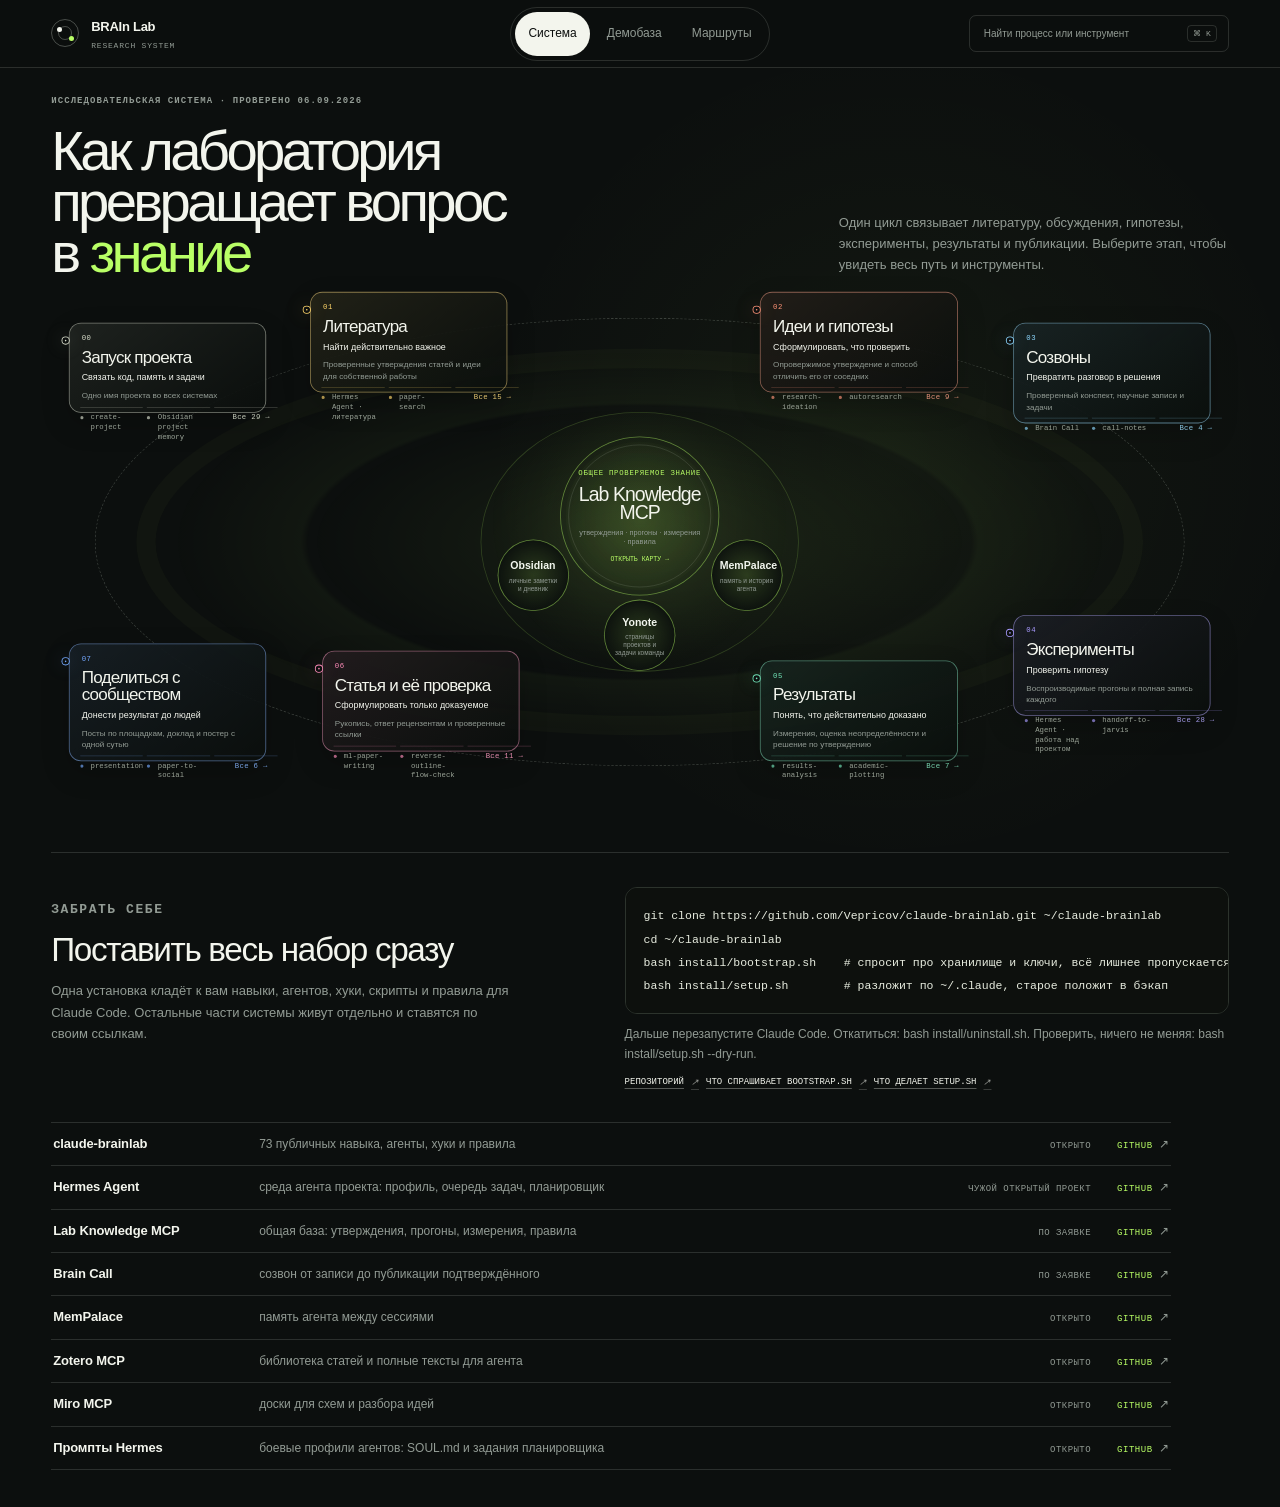
==== docs/lab-showcase/index.html @ 72b47799 "feat(atlas): showcase author publications" ====
<!doctype html>
<html lang="ru">
<head>
  <meta charset="utf-8">
  <meta name="viewport" content="width=device-width,initial-scale=1">
  <meta name="color-scheme" content="dark">
  <meta name="description" content="Карта исследовательской работы BRAIn Lab">
  <title>BRAIn Lab · Research Loop</title>
  <link rel="stylesheet" href="app.css">
  <link rel="stylesheet" href="refinements.css?v=overview-fit-20260911">
  <link rel="stylesheet" href="map-shapes.css">
  <link rel="stylesheet" href="mcp-design.css">
  <link rel="stylesheet" href="front-design.css?v=concise-dossiers-20260911">
  <link rel="stylesheet" href="memory-map.css">
  <link rel="stylesheet" href="obsidian-setup.css?v=workspaces-20260911">
  <link rel="stylesheet" href="surface-pages.css?v=workspaces-20260911">
  <link rel="stylesheet" href="search-workspace.css?v=yonote-projects-20260911">
</head>
<body>
  <header class="topbar">
    <button class="brand" id="home" type="button"><span class="brand-sign"><i></i><i></i></span><span><b>BRAIn Lab</b><small>Research system</small></span></button>
    <nav class="view-switch" aria-label="Режим просмотра"><button class="active" data-view="loop" type="button">Система</button><button data-view="mcp-live" type="button">Демобаза</button><button data-view="examples" type="button">Маршруты</button></nav>
    <button class="search-open" id="search-open" type="button"><span>Найти процесс или инструмент</span><kbd>⌘ K</kbd></button>
  </header>

  <main>
    <section class="overview" id="overview">
      <header class="overview-head">
        <p class="overline">Исследовательская система · <span id="verified-date"></span></p>
        <h1>Как лаборатория<br> превращает вопрос<br> в <span>знание</span></h1>
        <p class="overview-intro">Один цикл связывает литературу, обсуждения, гипотезы, эксперименты, результаты и публикации. Выберите этап, чтобы увидеть весь путь и инструменты.</p>
      </header>

      <div class="loop-map" id="loop-map" aria-label="Карта исследовательской работы">
        <div class="loop-nodes" id="loop-nodes"></div>
        <section class="knowledge-cluster" aria-label="Четыре слоя памяти и координации">
          <button class="knowledge-core" id="knowledge-core" type="button">
            <span>Общее проверяемое знание</span><strong>Lab Knowledge<br>MCP</strong><p>утверждения · прогоны · измерения · правила</p><i>Открыть карту →</i>
          </button>
          <div class="memory-surfaces">
            <button data-surface="obsidian" type="button"><b>Obsidian</b><span>личные заметки и дневник</span></button>
            <button data-surface="mempalace" type="button"><b>MemPalace</b><span>память и история агента</span></button>
            <button data-surface="yonote" type="button"><b>Yonote</b><span>страницы проектов и задачи команды</span></button>
          </div>
        </section>
      </div>


      <p class="loop-tally" id="loop-tally"></p>

      <section class="toolkit" id="toolkit" aria-labelledby="toolkit-title"></section>
    </section>

    <article class="process-view" id="process-view" hidden></article>
    <article class="dykaf-view" id="dykaf-view" hidden></article>
    <article class="mcp-live-view" id="mcp-live-view" hidden></article>
    <article class="examples-view" id="examples-view" hidden></article>
  </main>

  <dialog class="search-dialog" id="search-dialog">
    <form method="dialog" class="search-head"><label><span aria-hidden="true">⌕</span><span class="sr-only">Поиск по процессам и инструментам</span><input id="search-input" type="search" placeholder="Например: разобрать созвон, Hermes, rebuttal…" autocomplete="off"></label><button value="close" aria-label="Закрыть">×</button></form>
    <div class="search-results" id="search-results"></div>
  </dialog>

  <script src="data/demo-flag.js?v=publications-20260916"></script>
  <script src="data/atlas-public.js"></script>
  <script src="data/research-loop-data.js?v=literature-contract-20260911"></script>
  <script src="data/system-examples.js"></script>
  <!-- Scientific snapshots load on demand when the search workspace opens. -->
  <!-- Ядро поиска: один индекс на узлы дерева, записи базы и статьи, ранжирование BM25.
       Отдельный файл, потому что его гоняет набор проверок tests/test_search.mjs без
       браузера — 38 запросов за секунду, поэтому качество меряется, а не обсуждается. -->
  <script src="search-core.js"></script>
  <script src="memory-map.js"></script>
  <script src="surface-pages.js?v=concise-dossiers-20260911"></script>
  <script src="obsidian-setup.js?v=workspaces-20260911"></script>
  <script src="app.js?v=publications-20260916"></script>
</body>
</html>
---- docs/lab-showcase/app.css ----
@layer reset,tokens,base,header,overview,process,tools,search,responsive;
@layer reset{*,*:before,*:after{box-sizing:border-box}html,body{margin:0;min-width:320px}button,input{font:inherit}button{color:inherit}a{color:inherit}h1,h2,h3,h4,p,dl,dd,ol,ul{margin:0}[hidden]{display:none!important}}
@layer tokens{:root{--bg:#0c0f0e;--panel:#121614;--panel-2:#171c19;--ink:#f3f5ed;--muted:#929b94;--line:rgba(231,239,230,.14);--line-strong:rgba(231,239,230,.28);--lime:#b9ff66;--warm:#ece8dc;--display:"Avenir Next","Century Gothic","Helvetica Neue",sans-serif;--body:"Avenir Next","Helvetica Neue",sans-serif;--mono:"SFMono-Regular",Consolas,monospace;--pad:clamp(20px,4vw,64px);--max:1500px}}
@layer base{html{background:var(--bg);scroll-behavior:smooth}body{background:var(--bg);color:var(--ink);font:15px/1.55 var(--body)}button,a{-webkit-tap-highlight-color:transparent}:focus-visible{outline:2px solid var(--lime);outline-offset:4px}::selection{background:var(--lime);color:var(--bg)}.overline{font:600 9px/1.2 var(--mono);letter-spacing:.12em;text-transform:uppercase;color:var(--muted)}}
@layer header{.topbar{position:fixed;z-index:50;inset:0 0 auto;height:68px;display:grid;grid-template-columns:1fr auto 1fr;align-items:center;padding:0 var(--pad);border-bottom:1px solid var(--line);background:rgba(12,15,14,.84);backdrop-filter:blur(18px)}.brand{display:flex;align-items:center;gap:12px;width:max-content;border:0;background:none;padding:0;cursor:pointer;text-align:left}.brand>span:last-child{display:grid}.brand b{font-size:13px;letter-spacing:-.02em}.brand small{margin-top:3px;color:var(--muted);font:8px var(--mono);letter-spacing:.1em;text-transform:uppercase}.brand-sign{position:relative;width:28px;height:28px;border:1px solid var(--line-strong);border-radius:50%}.brand-sign:before{content:"";position:absolute;inset:6px;border:1px solid var(--line-strong);border-radius:50%}.brand-sign i{position:absolute;width:5px;height:5px;border-radius:50%;background:var(--ink);left:5px;top:7px}.brand-sign i+ i{left:auto;top:auto;right:4px;bottom:5px;background:var(--lime)}.view-switch{display:flex;gap:4px;padding:4px;border:1px solid var(--line);border-radius:999px}.view-switch button{border:0;border-radius:999px;background:none;padding:7px 13px;color:var(--muted);font-size:10px;cursor:pointer}.view-switch button.active{background:var(--ink);color:var(--bg)}.search-open{justify-self:end;display:flex;justify-content:space-between;align-items:center;gap:34px;min-width:260px;padding:9px 11px 9px 14px;border:1px solid var(--line);border-radius:7px;background:none;color:var(--muted);font-size:10px;cursor:pointer}.search-open:hover{border-color:var(--line-strong);color:var(--ink)}kbd{padding:3px 5px;border:1px solid var(--line);border-radius:4px;font:8px var(--mono)}}
@layer overview{.overview{min-height:100vh;padding:115px var(--pad) 70px;overflow:hidden;background:radial-gradient(circle at 70% 30%,rgba(185,255,102,.045),transparent 30%),var(--bg)}.overview-head{position:relative;z-index:3;width:min(100%,var(--max));margin:auto}.overview-head h1{margin-top:18px;max-width:760px;font:500 clamp(48px,6.2vw,96px)/.91 var(--display);letter-spacing:-.065em}.overview-head h1 span{color:var(--lime)}.overview-intro{position:absolute;right:0;bottom:3px;max-width:430px;color:var(--muted);font-size:14px;line-height:1.7}.loop-map{position:relative;width:min(100%,1200px);height:720px;margin:-40px auto 0}.loop-line{position:absolute;inset:0;width:100%;height:100%;overflow:visible}.loop-shadow{fill:none;stroke:rgba(185,255,102,.05);stroke-width:38}.loop-stroke{fill:none;stroke:rgba(220,228,220,.22);stroke-width:1.2;stroke-dasharray:3 7}.knowledge-core{position:absolute;left:50%;top:50%;width:260px;height:260px;transform:translate(-50%,-50%);display:flex;flex-direction:column;align-items:center;justify-content:center;border:1px solid rgba(185,255,102,.45);border-radius:50%;background:radial-gradient(circle,rgba(185,255,102,.11),rgba(185,255,102,.025) 66%,transparent 67%);cursor:pointer}.knowledge-core:before{content:"";position:absolute;inset:13px;border:1px solid var(--line);border-radius:50%}.knowledge-core span{position:relative;color:var(--lime);font:8px var(--mono);letter-spacing:.1em;text-transform:uppercase}.knowledge-core strong{position:relative;margin-top:10px;font:500 31px/.95 var(--display);letter-spacing:-.05em}.knowledge-core p{position:relative;max-width:170px;margin-top:13px;color:var(--muted);font-size:10px;line-height:1.4}.knowledge-core i{position:relative;margin-top:18px;color:var(--lime);font:normal 8px var(--mono);text-transform:uppercase}.knowledge-core:hover{background:radial-gradient(circle,rgba(185,255,102,.17),rgba(185,255,102,.04) 66%,transparent 67%)}.loop-node{--accent:var(--lime);position:absolute;width:235px;padding:0;border:0;background:none;text-align:left;cursor:pointer}.loop-node:before{content:"";position:absolute;width:13px;height:13px;border:4px solid var(--bg);border-radius:50%;background:var(--accent);box-shadow:0 0 0 1px var(--accent)}.loop-node .num{display:block;color:var(--accent);font:9px var(--mono)}.loop-node h2{margin-top:7px;font:500 25px/1 var(--display);letter-spacing:-.045em}.loop-node .verb{margin-top:8px;color:var(--ink);font-size:11px}.loop-node .result{max-width:220px;margin-top:5px;color:var(--muted);font-size:10px;line-height:1.4}.loop-node:hover h2{color:var(--accent)}.loop-node:hover .result{color:var(--ink)}.loop-node:nth-child(1){left:6%;top:42%}.loop-node:nth-child(1):before{right:-41px;top:45px}.loop-node:nth-child(2){left:20%;top:10%}.loop-node:nth-child(2):before{right:5px;bottom:-45px}.loop-node:nth-child(3){left:50%;top:2%;transform:translateX(-50%);text-align:center}.loop-node:nth-child(3) .result{margin-inline:auto}.loop-node:nth-child(3):before{left:50%;bottom:-51px}.loop-node:nth-child(4){right:11%;top:13%}.loop-node:nth-child(4):before{left:-35px;bottom:-33px}.loop-node:nth-child(5){right:2%;top:43%}.loop-node:nth-child(5):before{left:-44px;top:42px}.loop-node:nth-child(6){right:15%;bottom:6%}.loop-node:nth-child(6):before{left:-26px;top:-39px}.loop-node:nth-child(7){left:37%;bottom:0%;text-align:center}.loop-node:nth-child(7) .result{margin-inline:auto}.loop-node:nth-child(7):before{left:50%;top:-47px}.loop-node:nth-child(8){left:8%;bottom:7%}.loop-node:nth-child(8):before{right:-31px;top:-27px}.support{width:min(100%,var(--max));margin:10px auto 0;padding-top:34px;border-top:1px solid var(--line);display:grid;grid-template-columns:1fr 2fr;gap:40px}.support h2{margin-top:10px;font:500 25px/1.1 var(--display);letter-spacing:-.04em}.support-items{display:grid;grid-template-columns:repeat(3,1fr);gap:1px;background:var(--line)}.support-item{padding:18px;background:var(--bg);border:0;text-align:left;cursor:pointer}.support-item small{color:var(--muted);font:8px var(--mono);text-transform:uppercase}.support-item strong{display:block;margin-top:17px;font-size:13px}.support-item span{display:block;margin-top:5px;color:var(--muted);font-size:10px}.support-item:hover strong{color:var(--lime)}}
@layer process{.process-view,.dykaf-view{min-height:100vh;padding:110px var(--pad) 90px;background:var(--warm);color:#141713}.process-shell{width:min(100%,1280px);margin:auto}.back-button{border:0;background:none;padding:0;color:#526055;font:9px var(--mono);text-transform:uppercase;letter-spacing:.08em;cursor:pointer}.process-hero{display:grid;grid-template-columns:150px minmax(0,1.25fr) minmax(280px,.65fr);gap:38px;margin-top:52px;padding-bottom:65px;border-bottom:1px solid rgba(20,23,19,.18)}.process-index{font:500 100px/.8 var(--display);letter-spacing:-.08em;color:var(--accent,#426aff)}.process-title h1{font:500 clamp(52px,7vw,94px)/.88 var(--display);letter-spacing:-.065em}.process-title .verb{margin-top:20px;font-size:18px}.process-purpose{align-self:end;color:#596057;font-size:14px;line-height:1.7}.process-actions{display:flex;flex-wrap:wrap;gap:8px;margin-top:22px}.source-link{display:inline-flex;gap:18px;justify-content:space-between;padding:9px 11px;border:1px solid rgba(20,23,19,.2);border-radius:5px;text-decoration:none;font:9px var(--mono);text-transform:uppercase}.source-link:hover{background:#151815;color:var(--warm)}.process-section{padding:72px 0;border-bottom:1px solid rgba(20,23,19,.16)}.section-label{color:#6a7168;font:9px var(--mono);letter-spacing:.11em;text-transform:uppercase}.section-heading{display:grid;grid-template-columns:1fr 1fr;gap:60px;align-items:end;margin-top:15px}.section-heading h2{font:500 clamp(34px,4vw,58px)/.95 var(--display);letter-spacing:-.055em}.section-heading p{max-width:520px;color:#5e655c;font-size:13px;line-height:1.7}.when-grid{display:grid;grid-template-columns:repeat(3,1fr);gap:1px;margin-top:38px;background:rgba(20,23,19,.16)}.when-grid p{padding:22px;background:var(--warm);font-size:12px}.flow{display:grid;grid-template-columns:repeat(3,1fr);gap:12px;margin-top:44px}.stage{position:relative;min-height:245px;padding:22px;border:1px solid rgba(20,23,19,.18);border-radius:12px;background:rgba(255,255,255,.22)}.stage-number{color:var(--accent);font:10px var(--mono)}.stage h3{margin-top:35px;font:500 21px/1.05 var(--display);letter-spacing:-.035em}.stage>p{margin-top:13px;color:#5d645b;font-size:12px;line-height:1.6}.stage-result{position:absolute;right:20px;bottom:18px;left:20px;padding-top:12px;border-top:1px solid rgba(20,23,19,.14);font-size:10px}.stage-result span{display:block;margin-bottom:5px;color:#747b72;font:8px var(--mono);text-transform:uppercase}.human-badge{position:absolute;right:18px;top:17px;color:#87452e;font:8px var(--mono);text-transform:uppercase}.outcome-layout{display:grid;grid-template-columns:1fr 1.35fr;gap:80px;margin-top:40px}.outcome-list{list-style:none;padding:0}.outcome-list li{padding:15px 0;border-top:1px solid rgba(20,23,19,.15);font-size:13px}.outcome-list li:before{content:"✓";margin-right:12px;color:var(--accent)}.destinations{display:grid;gap:9px}.destination{display:grid;grid-template-columns:130px 1fr;gap:18px;padding:17px;border:1px solid rgba(20,23,19,.16);border-radius:8px}.destination strong{font-size:11px}.destination p{font-size:11px;line-height:1.55}.destination small{display:block;margin-top:4px;color:#6c746a;font-size:9px}.control-grid{display:grid;grid-template-columns:1fr 1fr;gap:10px;margin-top:34px}.control{padding:17px;border-left:2px solid var(--accent);background:rgba(255,255,255,.25);font-size:11px}.example{margin-top:34px;padding:26px;border-radius:12px;background:#151815;color:#e8ede5}.example span{color:var(--accent);font:8px var(--mono);text-transform:uppercase}.example p{max-width:900px;margin-top:12px;font-size:13px;line-height:1.7}.process-nav{display:flex;justify-content:space-between;gap:20px;padding-top:40px}.process-nav button{border:0;background:none;padding:0;text-align:left;cursor:pointer}.process-nav button:last-child{text-align:right}.process-nav small{color:#747b72;font:8px var(--mono);text-transform:uppercase}.process-nav strong{display:block;margin-top:5px;font-size:13px}}
@layer tools{.tools-intro{margin-top:34px;display:flex;justify-content:space-between;align-items:end}.tools-intro p{max-width:720px;color:#5d645b;font-size:13px}.tools-count{color:#6b7369;font:9px var(--mono)}.tool-list{margin-top:28px;border-top:1px solid rgba(20,23,19,.2)}.tool{border-bottom:1px solid rgba(20,23,19,.2)}.tool summary{list-style:none;display:grid;grid-template-columns:52px minmax(180px,.45fr) 1fr 28px;gap:22px;align-items:center;padding:22px 0;cursor:pointer}.tool summary::-webkit-details-marker{display:none}.tool-type{font:8px var(--mono);color:#727970;text-transform:uppercase}.tool summary h3{font:500 19px var(--display);letter-spacing:-.03em}.tool-role{color:#5d645b;font-size:11px;line-height:1.5}.tool-toggle{font-size:20px;color:#6d746c}.tool[open] .tool-toggle{transform:rotate(45deg)}.tool-body{display:grid;grid-template-columns:.7fr 1.3fr;gap:70px;padding:10px 0 38px 74px}.tool-when{font-size:12px;line-height:1.65}.tool-when strong{display:block;margin-bottom:8px;font:8px var(--mono);text-transform:uppercase;color:#727970}.tool-spec{display:grid;grid-template-columns:1fr 1fr;gap:22px}.tool-spec dl{padding-top:10px;border-top:1px solid rgba(20,23,19,.13)}.tool-spec dt{color:#747b72;font:8px var(--mono);text-transform:uppercase}.tool-spec dd{margin-top:8px;font-size:10px;line-height:1.6}.tool-spec dd span{display:block}.tool-links{display:flex;flex-wrap:wrap;gap:7px;margin-top:18px}.all-capabilities{margin-top:34px}.all-capabilities>summary,.implementation>summary{cursor:pointer;padding:15px 0;border-top:1px solid rgba(20,23,19,.2);font:10px var(--mono);text-transform:uppercase}.capability-list{display:grid;grid-template-columns:repeat(2,1fr);gap:8px;margin-top:16px}.capability{padding:14px;border:1px solid rgba(20,23,19,.14);border-radius:7px;background:transparent;text-align:left;cursor:pointer}.capability strong{font-size:11px}.capability span{display:block;margin-top:5px;color:#687067;font-size:9px;line-height:1.45}.implementation{margin-top:50px}.implementation-box{margin-top:14px;padding:24px;border-radius:10px;background:#dcd9ce}.implementation-box>p{max-width:800px;font-size:12px}.implementation-box ul{display:grid;grid-template-columns:1fr 1fr;gap:8px 35px;margin:24px 0 0;padding-left:18px;font-size:10px}.implementation-box .tool-links{margin-top:24px}.implementation-box .source-link{border-color:rgba(20,23,19,.22)}}
@layer search{.search-dialog{width:min(760px,calc(100% - 32px));max-height:min(720px,calc(100% - 32px));padding:0;border:1px solid var(--line-strong);border-radius:13px;background:#111512;color:var(--ink);box-shadow:0 40px 120px rgba(0,0,0,.55)}.search-dialog::backdrop{background:rgba(4,6,5,.76);backdrop-filter:blur(8px)}.search-head{display:grid;grid-template-columns:1fr 44px;border-bottom:1px solid var(--line)}.search-head label{display:flex;align-items:center;gap:12px;padding:17px}.search-head input{width:100%;border:0;outline:0;background:none;color:var(--ink);font-size:14px}.search-head button{border:0;border-left:1px solid var(--line);background:none;color:var(--muted);cursor:pointer}.search-results{max-height:600px;overflow:auto;padding:10px}.search-group{padding:10px 8px 5px;color:var(--muted);font:8px var(--mono);text-transform:uppercase}.search-item{display:block;width:100%;padding:13px 12px;border:0;border-radius:7px;background:none;color:var(--ink);text-align:left;cursor:pointer}.search-item:hover{background:var(--panel-2)}.search-item strong{font-size:12px}.search-item span{display:block;margin-top:4px;color:var(--muted);font-size:10px}.empty-search{padding:45px 20px;text-align:center;color:var(--muted);font-size:12px}}
@layer tools{.loop-node{--accent:var(--node,var(--lime))}.loop-node strong{display:block;margin-top:7px;font:500 25px/1 var(--display);letter-spacing:-.045em}.loop-node .verb,.loop-node .result{display:block}.support-item>span{color:var(--lime);font:8px var(--mono)}.support-item>p{margin-top:5px;color:var(--muted);font-size:10px}.support-item>i{display:block;margin-top:16px;color:var(--lime);font:normal 8px var(--mono);text-transform:uppercase}.tool summary>strong{font:500 19px var(--display);letter-spacing:-.03em}.tool-when>span{display:block;margin-bottom:8px;font:8px var(--mono);text-transform:uppercase;color:#727970}.tool-spec>div{padding-top:10px;border-top:1px solid rgba(20,23,19,.13)}.capability>span{display:block;margin:0 0 6px;color:#687067;font:8px var(--mono);text-transform:uppercase}.capability>strong{display:block;font-size:11px}.capability>p{margin-top:6px;color:#687067;font-size:9px;line-height:1.5}.capability>i{display:block;margin-top:12px;font:normal 8px var(--mono);text-transform:uppercase}.all-capabilities>summary span{float:right;color:#737a71}.implementation>summary span{float:right;color:#737a71}.search-group>h3{padding:8px 4px;color:var(--muted);font:8px var(--mono);letter-spacing:.1em}.search-group>h3 span{float:right}.search-item p{margin-top:4px;color:var(--muted);font-size:10px;line-height:1.45;text-transform:none}.search-item i{display:block;margin-top:6px;color:var(--lime);font:normal 8px var(--mono);text-transform:uppercase}.search-results>.search-group>h2{margin:10px 0;color:var(--ink);font:500 30px var(--display);text-transform:none}.search-results>.search-group>p{margin:10px 0;color:var(--muted);font:11px/1.65 var(--body);text-transform:none}.search-results>.search-group .tool-spec{margin-top:24px;color:var(--ink);text-transform:none}.search-results>.search-group .tool-spec dt{color:var(--muted)}}
@layer responsive{@media(max-width:1050px){.overview-intro{position:static;margin-top:25px}.loop-map{transform:scale(.88);transform-origin:top center;margin-bottom:-80px}.process-hero{grid-template-columns:100px 1fr}.process-purpose{grid-column:2}.flow{grid-template-columns:repeat(2,1fr)}.tool-body{grid-template-columns:1fr;padding-left:0}.outcome-layout{gap:35px}}@media(max-width:760px){.topbar{grid-template-columns:1fr auto;height:62px}.view-switch{display:none}.search-open{min-width:0;border:0;padding:10px}.search-open span{display:none}.overview{padding-top:94px}.overview-head h1{font-size:46px}.loop-map{height:auto;margin:52px 0 0;transform:none}.loop-line{display:none}.knowledge-core{position:relative;left:auto;top:auto;width:100%;height:auto;transform:none;align-items:flex-start;padding:22px;border-radius:12px;text-align:left}.knowledge-core:before{display:none}.knowledge-core strong br{display:none}.knowledge-core p{max-width:none}.loop-nodes{display:grid;margin-top:12px}.loop-node,.loop-node:nth-child(n){position:relative;left:auto;right:auto;top:auto;bottom:auto;width:100%;transform:none;text-align:left;padding:20px 10px 20px 46px;border-bottom:1px solid var(--line)}.loop-node:before,.loop-node:nth-child(n):before{left:12px;right:auto;top:29px;bottom:auto}.loop-node:nth-child(n) .result{margin-left:0}.support{grid-template-columns:1fr;margin-top:50px}.support-items{grid-template-columns:1fr}.process-view,.dykaf-view{padding:90px 18px 60px}.process-hero{grid-template-columns:1fr;gap:20px;margin-top:35px}.process-index{font-size:65px}.process-purpose{grid-column:auto}.process-title h1{font-size:49px}.section-heading,.outcome-layout{grid-template-columns:1fr;gap:20px}.when-grid,.flow,.control-grid,.capability-list{grid-template-columns:1fr}.stage{min-height:220px}.tool summary{grid-template-columns:45px 1fr 24px}.tool-role{grid-column:2}.tool-body{padding-left:0}.tool-spec{grid-template-columns:1fr}.destination{grid-template-columns:1fr}.implementation-box ul{grid-template-columns:1fr}.process-nav{align-items:flex-end}}}
---- docs/lab-showcase/refinements.css ----
.sr-only{position:absolute!important;width:1px;height:1px;padding:0;margin:-1px;overflow:hidden;clip:rect(0,0,0,0);white-space:nowrap;border:0}

.memory-surfaces{position:absolute;z-index:2;left:50%;top:calc(50% + 148px);width:350px;transform:translateX(-50%);display:flex;justify-content:space-between;gap:12px}
.memory-surfaces button{width:169px;padding:10px 12px;border:1px solid var(--line);border-radius:7px;background:rgba(12,15,14,.88);color:var(--ink);text-align:left;cursor:pointer}
.memory-surfaces b{display:block;font-size:10px}
.memory-surfaces span{display:block;margin-top:3px;color:var(--muted);font-size:8px}
.memory-surfaces button:hover{border-color:var(--lime)}

.no-public-link{display:block;margin-top:18px;color:#747b72;font:8px var(--mono);text-transform:uppercase}
.process-title h1:focus{outline:none}
.tool-map{grid-column:1/-1;padding:18px;border:1px solid rgba(20,23,19,.14);border-radius:10px;background:rgba(255,255,255,.2)}
.tool-map>span{display:block;margin-bottom:14px;color:#747b72;font:8px var(--mono);letter-spacing:.08em;text-transform:uppercase}
.tool-map>div{display:flex;align-items:stretch;gap:7px}
.tool-map b{position:relative;flex:1;min-height:62px;padding:12px 10px;border-radius:7px;background:#151815;color:var(--warm);font:500 10px/1.35 var(--body)}
.tool-map b i{display:block;margin-bottom:9px;color:var(--accent);font:normal 7px var(--mono)}
.tool-map.path b:not(:last-child):after{content:"";position:absolute;z-index:2;right:-8px;top:50%;width:9px;height:1px;background:#151815}
.tool-map.cycle{border-radius:999px;padding:24px}.tool-map.cycle>div{gap:3px}.tool-map.cycle b{display:flex;flex-direction:column;justify-content:center;min-height:78px;border-radius:999px;text-align:center}.tool-map.cycle b:last-child{box-shadow:inset 0 0 0 1px var(--accent)}
.tool-map.routes>div{display:grid;grid-template-columns:repeat(3,1fr)}.tool-map.routes b:first-child{grid-column:1/-1;text-align:center;background:var(--accent);color:#151815}.tool-map.routes b:first-child i{color:#151815}.tool-map.stack>div{display:grid}.tool-map.stack b{min-height:0}.tool-map.stack b+ b{margin-top:-3px;margin-left:16px}
.tool-map.topology>div{display:grid;grid-template-columns:repeat(3,1fr)}.tool-map.topology b:first-child{grid-column:1/-1;text-align:center;background:var(--accent);color:#151815}.tool-map.topology b:first-child i{color:#151815}.tool-map.topology b:nth-child(n+5){grid-column:1/-1;min-height:48px;text-align:center}.tool-map.topology b:nth-child(n+6){margin-inline:8%}
.process-jump{position:sticky;z-index:12;top:68px;display:flex;gap:6px;margin:22px 0 -24px;padding:8px;border:1px solid rgba(20,23,19,.14);border-radius:9px;background:rgba(236,232,220,.9);backdrop-filter:blur(12px)}
.process-jump a{padding:7px 10px;border-radius:6px;color:#596057;text-decoration:none;font:8px var(--mono);text-transform:uppercase}
.process-jump a:hover{background:#151815;color:var(--warm)}
.capability-groups{display:grid;gap:8px;margin-top:16px}
.capability-group{border:1px solid rgba(20,23,19,.15);border-radius:8px}
.capability-group>summary{padding:13px 15px;cursor:pointer;font:9px var(--mono);text-transform:uppercase}
.capability-group>summary span{float:right;color:#727970}
.capability-group .capability-list{padding:0 10px 10px}
.support-items{grid-template-columns:repeat(4,1fr)}
.support-card{display:flex;flex-direction:column;background:var(--bg)}.support-card .support-item{width:100%;flex:1}.support-satellites{display:flex;flex-wrap:wrap;gap:4px;padding:0 18px 18px}.support-satellites button{padding:4px 6px;border:1px solid var(--line);border-radius:999px;background:none;color:#929a90;font:7px var(--mono);white-space:nowrap;cursor:pointer}.support-satellites button:hover{border-color:rgba(185,255,102,.45);color:#dce2da}

/* The overview previews each section as a small, named tool system. */
.loop-node{cursor:default}
.loop-node-main{width:100%;padding:0;border:0;background:none;color:inherit;text-align:inherit;cursor:pointer}
.loop-node-main strong{display:block;margin-top:7px;font:500 25px/1 var(--display);letter-spacing:-.045em}
.loop-node-main span{display:block}
.node-satellites{display:flex;flex-wrap:wrap;gap:5px;margin-top:10px}
.node-satellites button{min-height:24px;padding:4px 7px;border:1px solid color-mix(in srgb,var(--node) 38%,transparent);border-radius:999px;background:rgba(12,15,14,.82);color:#aeb6ac;font:7px var(--mono);white-space:nowrap;cursor:pointer;transition:.18s ease}.node-satellites button small{margin-right:5px;color:var(--node);font:6px var(--mono);text-transform:uppercase}.node-satellites .more{color:var(--node)}
.node-satellites button:before{content:"";display:inline-block;width:5px;height:5px;margin-right:5px;border:1px solid var(--node);transform:rotate(45deg)}
.node-satellites button:hover,.node-satellites button:focus-visible{border-color:var(--node);color:var(--ink);transform:translateY(-2px)}

/* Each process is a map first: tools, route and destinations share one canvas. */
.process-hero.compact{padding-bottom:44px}
.section-map{padding-top:48px}
.map-heading{display:flex;justify-content:space-between;gap:40px;align-items:end}
.map-heading h2{max-width:740px;margin-top:10px;font:500 clamp(34px,4.2vw,62px)/.92 var(--display);letter-spacing:-.055em}
.map-legend{display:flex;flex-wrap:wrap;justify-content:flex-end;gap:10px 16px;max-width:420px;color:#62695f;font:8px var(--mono);text-transform:uppercase}
.map-legend span{display:flex;align-items:center;gap:6px}.map-legend i{display:block;width:8px;height:8px;border:1px solid #50584f}
.map-legend .legend-tool{transform:rotate(45deg);border-color:var(--accent)}.map-legend .legend-stage{border-radius:50%}.map-legend .legend-gate{background:var(--accent);transform:rotate(45deg)}.map-legend .legend-destination{border-radius:5px 5px 1px 1px}
.section-map-canvas{position:relative;display:grid;grid-template-columns:minmax(180px,.58fr) minmax(380px,1.45fr) minmax(210px,.72fr);grid-template-areas:"context tools destinations" "core tools destinations" "journey journey journey";gap:16px;min-height:600px;margin-top:30px;padding:28px;border:1px solid rgba(20,23,19,.18);border-radius:22px;background:radial-gradient(circle at 50% 38%,color-mix(in srgb,var(--accent) 14%,transparent),transparent 28%),linear-gradient(135deg,rgba(255,255,255,.28),rgba(255,255,255,.04));overflow:hidden}
.section-map-canvas:before{content:"";position:absolute;inset:0;pointer-events:none;background-image:radial-gradient(rgba(20,23,19,.16) .65px,transparent .65px);background-size:15px 15px;mask-image:linear-gradient(to bottom,black,transparent 82%)}
.section-map-canvas>div,.map-core{position:relative;z-index:1}
.map-context{grid-area:context;align-self:start}.map-tools{grid-area:tools;display:grid;grid-template-columns:repeat(2,minmax(0,1fr));align-content:center;gap:9px}.map-core{grid-area:core;align-self:end}.map-journey{grid-area:journey;display:flex;gap:7px;align-items:stretch;padding-top:18px;border-top:1px solid rgba(20,23,19,.15);overflow-x:auto}.map-destinations{grid-area:destinations;display:flex;flex-direction:column;justify-content:center;gap:8px}
.map-context>span,.map-tools>span,.map-journey>span,.map-destinations>span{display:block;color:#656d63;font:8px var(--mono);letter-spacing:.09em;text-transform:uppercase}
.map-context>span,.map-tools>span,.map-destinations>span{grid-column:1/-1;margin-bottom:4px}.map-journey>span{flex:0 0 74px;align-self:center}
.section-map-canvas button{border:1px solid rgba(20,23,19,.17);background:rgba(240,237,226,.76);color:#141713;text-align:left;cursor:pointer;transition:opacity .18s,transform .18s,border-color .18s,background .18s}
.section-map-canvas button:hover,.section-map-canvas button:focus-visible,.section-map-canvas button.is-active{z-index:3;border-color:var(--accent);background:#f7f3e8;outline:none;transform:translateY(-2px);box-shadow:0 14px 30px rgba(20,23,19,.08)}
.section-map-canvas button.is-dim{opacity:.5}.section-map-canvas button.is-dim:hover{opacity:1}
.map-context button{display:block;width:100%;margin-top:7px;padding:9px 10px;border:0;border-left:2px solid rgba(20,23,19,.2);background:transparent;color:#596057;font-size:9px;line-height:1.4}
.map-tool{position:relative;display:flex;flex-direction:column;min-height:150px;padding:15px 15px 38px;border-radius:12px}.map-tool:before{content:"";position:absolute;right:13px;top:13px;width:9px;height:9px;border:1px solid var(--accent);transform:rotate(45deg)}
.map-tool small,.map-stage small,.map-destinations small,.map-core small{display:block;color:#697066;font:7px var(--mono);letter-spacing:.08em;text-transform:uppercase}.map-tool strong,.map-stage strong,.map-destinations strong,.map-core strong{display:block}.map-tool strong{max-width:85%;margin-top:13px;font:500 16px/1.05 var(--display)}.map-tool em,.map-stage em,.map-destinations em{display:block;margin-top:7px;color:#60675e;font:normal 9px/1.35 var(--body)}.map-tool>i{position:absolute;left:15px;bottom:12px;color:#777e75;font:normal 7px var(--mono);text-transform:uppercase}
.map-core{width:100%;min-height:130px;padding:18px;border:1px solid var(--accent)!important;border-radius:50% 50% 12px 12px!important;background:#151815!important;color:#eef2eb!important;text-align:center!important}.map-core small{color:var(--accent)}.map-core strong{margin-top:9px;font:500 23px/.95 var(--display)}.map-core span{display:block;margin-top:10px;color:#aeb5ab;font-size:9px;line-height:1.4}
.map-stage{flex:1 0 130px;min-height:96px;padding:12px;border-radius:9px}.map-stage strong{margin-top:9px;font-size:10px}.map-stage.is-gate{border-color:var(--accent);background:color-mix(in srgb,var(--accent) 19%,#f0ede2)}.map-stage.is-gate:before{content:"◇";float:right;color:#6d5830}
.map-destinations button{padding:13px;border-radius:14px 14px 4px 4px}.map-destinations strong{margin-top:7px;font-size:11px}.map-output{border-style:dashed!important;border-radius:4px!important;background:transparent!important}.map-output strong{font-size:9px!important;line-height:1.4}
.map-focus{display:grid;grid-template-columns:minmax(180px,.55fr) 1fr auto;gap:18px;align-items:center;min-height:135px;margin-top:12px;padding:20px 22px;border-radius:14px;background:#151815;color:#e9eee7}.map-focus-kicker{color:var(--accent);font:8px var(--mono);letter-spacing:.09em;text-transform:uppercase}.map-focus h3{font:500 25px/1 var(--display)}.map-focus p{color:#b6bdb3;font-size:11px;line-height:1.55}.focus-result{padding-left:18px;border-left:1px solid #353a35;color:#d5d9d2;font-size:10px;line-height:1.4}.focus-result b{display:block;margin-bottom:5px;color:#858d82;font:7px var(--mono);text-transform:uppercase}.map-focus-actions{display:flex;flex-wrap:wrap;gap:6px;justify-content:flex-end}.map-focus-actions button,.map-focus-actions .source-link{padding:8px 10px;border:1px solid #485047;border-radius:6px;background:none;color:#e4e9e2;font:8px var(--mono);text-transform:uppercase;cursor:pointer}.map-focus-actions button:hover,.map-focus-actions .source-link:hover{border-color:var(--accent);background:var(--accent);color:#151815}.map-focus.is-open{position:fixed;z-index:40;right:24px;bottom:24px;width:min(700px,calc(100vw - 48px));max-height:calc(100vh - 48px);overflow:auto;grid-template-columns:150px 1fr;box-shadow:0 28px 90px rgba(0,0,0,.32)}.map-focus.is-open>p{grid-column:2}.map-focus.is-open .tool-map,.map-focus.is-open .focus-route,.map-focus.is-open .map-focus-actions{grid-column:1/-1}.map-focus.is-open .tool-map{border-color:#3b423b;background:#1b201b}.focus-route{display:flex;align-items:center;gap:7px;color:#d7ddd4;font:8px/1.35 var(--mono)}.focus-route span{padding:6px 8px;border:1px solid #3c443c;border-radius:5px}.focus-route i{color:var(--accent);font-style:normal}.map-focus-actions [data-reset-focus]{margin-left:auto;min-width:34px;font-size:14px}

/* Twelve visual grammars built on the same accessible DOM. */
.section-map[data-layout="funnel"] .map-tools{grid-template-columns:repeat(2,1fr);padding:0 22px}.section-map[data-layout="funnel"] .map-tool:nth-of-type(5){grid-column:1/-1;margin-inline:18%}
.section-map[data-layout="planetarium"] .map-tools{grid-template-columns:1fr 1fr;transform:rotate(-2deg)}.section-map[data-layout="planetarium"] .map-tool{border-radius:50%;text-align:center}.section-map[data-layout="planetarium"] .map-tool:nth-of-type(even){transform:translateY(28px)}
.section-map[data-layout="branches"] .map-tools{align-content:start;padding-top:55px}.section-map[data-layout="branches"] .map-tool:first-of-type{grid-column:1/-1;margin-inline:15%}.section-map[data-layout="branches"] .map-tool:nth-of-type(n+2){border-radius:4px 28px 4px 28px}
.section-map[data-layout="routing"] .map-tools{grid-template-columns:1fr 1.25fr}.section-map[data-layout="routing"] .map-tool:nth-of-type(2){grid-row:span 2;min-height:265px;border-radius:40px 8px 40px 8px}.section-map[data-layout="routing"] .map-tool:nth-of-type(n+3){min-height:110px}
.section-map[data-layout="control"] .map-tools{grid-template-columns:repeat(3,1fr);align-content:center}.section-map[data-layout="control"] .map-tool{min-height:145px;border-radius:50% 50% 10px 10px}.section-map[data-layout="control"] .map-tool:first-of-type{grid-column:2;grid-row:1/3;min-height:290px;border-color:var(--accent)}
.section-map[data-layout="prism"] .map-tools{padding:22px}.section-map[data-layout="prism"] .map-tool{border-radius:2px 24px 2px 24px}
.section-map[data-layout="spine"] .map-tools{grid-template-columns:1fr 1fr}.section-map[data-layout="spine"] .map-tool{min-height:145px;border-radius:5px;border-left:4px solid var(--accent)}
.section-map[data-layout="storyboard"] .map-tools{grid-template-columns:repeat(3,1fr);align-items:stretch}.section-map[data-layout="storyboard"] .map-tool{min-height:175px;border-radius:5px}.section-map[data-layout="storyboard"] .map-tool:nth-of-type(even){transform:translateY(10px)}
.section-map[data-layout="ports"] .map-tools{grid-template-columns:1fr 1fr 1fr}.section-map[data-layout="ports"] .map-tool{border-radius:50% 6px 6px 50%}.section-map[data-layout="ports"] .map-tool:nth-of-type(2){transform:translateY(60px)}
.section-map[data-layout="workbench"] .map-tools{grid-template-columns:1fr 1fr}.section-map[data-layout="workbench"] .map-tool:first-of-type{grid-column:1/-1;margin-inline:12%;border-radius:6px}.section-map[data-layout="workbench"] .map-tool:nth-of-type(n+2){border-bottom:5px solid #272c27}
.section-map[data-layout="relay"] .map-tools{grid-template-columns:1fr 1fr}.section-map[data-layout="relay"] .map-tool{border-radius:999px}.section-map[data-layout="relay"] .map-tool:first-of-type{grid-column:1/-1;margin-inline:22%}
.section-map[data-layout="airlock"] .section-map-canvas{grid-template-columns:.5fr 1.6fr .8fr}.section-map[data-layout="airlock"] .map-tools{grid-template-columns:1.2fr 1fr}.section-map[data-layout="airlock"] .map-tool{min-height:145px;border-radius:28px 7px 28px 7px}.section-map[data-layout="airlock"] .map-tool:first-of-type{grid-row:span 2;min-height:300px;border:2px solid var(--accent);justify-content:center}.section-map[data-layout="airlock"] .map-tool strong{max-width:none;font-size:18px}


@media (max-width:1100px) and (min-width:761px){.support-items{grid-template-columns:repeat(2,1fr)}}

@media (min-width:761px) and (max-height:850px){
  .overview{padding-top:84px}
  .overview-head h1{max-width:620px;font-size:clamp(46px,4.6vw,59px)}
  .overview-intro{max-width:390px}
  .loop-map{height:680px;margin:-22px auto 0}
  .knowledge-core{width:190px;height:190px}
  .knowledge-core strong{font-size:20px}
  .knowledge-core p{max-width:130px;font-size:8px}
  .knowledge-core i{margin-top:10px}
  .memory-surfaces{top:calc(50% + 112px);width:350px}
  .memory-surfaces button{width:169px;padding:7px 9px}
  .loop-node{width:205px}
  .loop-node strong{font-size:18px}
  .loop-node .verb{margin-top:5px;font-size:9px}
  .loop-node .result{font-size:8px}
  .loop-node:nth-child(7){left:37%;bottom:-2%;transform:none;text-align:left}
  .loop-node:nth-child(7) .result{margin-inline:0}
  .support{margin-top:0}
}

@media (max-width:760px){
  .topbar{grid-template-columns:1fr auto auto}
  .view-switch{display:flex;border:0;padding:0}
  .view-switch button{display:none}
  .view-switch button[data-view="dykaf"]{display:block;padding:7px 8px;border:1px solid var(--line);font-size:8px}
  .search-open:before{content:"Поиск";font:8px var(--mono);text-transform:uppercase}
  .search-open kbd{display:none}
  .memory-surfaces{position:relative;left:auto;top:auto;width:100%;transform:none;margin-top:10px}
  .knowledge-core strong br{display:block}
  .memory-surfaces button{width:50%;background:var(--panel)}
  .process-jump{top:62px;overflow:auto}
  .tool-map>div{display:grid;grid-template-columns:1fr 1fr}.tool-map b{min-height:70px;font-size:11px;line-height:1.4}.tool-map.path b:after{display:none}.tool-map.routes>div{grid-template-columns:1fr 1fr}.tool-map.routes b:first-child{grid-column:1/-1}.tool-map.cycle{border-radius:12px;padding:16px}.tool-map.stack>div{grid-template-columns:1fr}.tool-map.stack b+ b{margin:0}.tool-map.topology>div{grid-template-columns:1fr}.tool-map.topology b,.tool-map.topology b:first-child,.tool-map.topology b:nth-child(n+5){grid-column:1;margin-inline:0}
  .loop-node-main{padding:0;color:var(--ink)}.node-satellites{margin-left:0;overflow-x:auto;flex-wrap:nowrap}.node-satellites button:nth-child(3){display:none}.node-satellites .more{display:block}
  .map-heading{display:block}.map-legend{justify-content:flex-start;margin-top:18px}.section-map-canvas,.section-map[data-layout="airlock"] .section-map-canvas{display:flex;flex-direction:column;min-height:0;padding:15px;border-radius:14px}.map-context{order:1}.map-core{order:2;align-self:stretch}.map-tools{order:3!important;display:grid!important;grid-template-columns:1fr 1fr!important;transform:none!important;clip-path:none!important;padding:0!important}.map-tool,.section-map[data-layout] .map-tool{grid-column:auto!important;grid-row:auto!important;min-width:0!important;min-height:150px!important;margin:0!important;transform:none!important;border-radius:10px!important;padding:13px 13px 38px!important;text-align:left!important}.map-journey{order:4}.map-destinations{order:5;display:grid;grid-template-columns:1fr 1fr}.map-focus,.map-focus.is-open{grid-template-columns:1fr;position:relative;z-index:2;right:auto;bottom:auto;width:auto}.map-focus.is-open>p,.map-focus.is-open .focus-route,.map-focus.is-open .map-focus-actions{grid-column:auto}.focus-route{flex-wrap:wrap}.focus-result{padding:10px 0 0;border-left:0;border-top:1px solid #353a35}.map-focus-actions{justify-content:flex-start}
}

/* v5 — click semantics, accessible targets, and the Lab Knowledge control plane. */
.focus-notes{margin-top:12px;padding:12px;border:1px solid #343d35;border-radius:7px}.focus-notes b{display:block;margin-bottom:7px;color:#899387;font:8px var(--mono);text-transform:uppercase}.focus-notes p{color:#d8ded6;font-size:10px;line-height:1.45}.focus-notes p+p{margin-top:6px}
.node-satellites button{min-height:36px;padding:7px 9px;font-size:9px}.node-satellites button small{font-size:8px}.quality-tool-links button{min-height:36px;font-size:10px}.process-title,.process-purpose{min-width:0}.process-title h1{overflow-wrap:anywhere}
.dykaf-view .stage{width:100%;color:#171a16;text-align:left;cursor:pointer}.dykaf-view .stage:hover,.dykaf-view .stage:focus-visible{border-color:var(--accent);outline:none;transform:translateY(-2px)}
.tool-map>ol{display:flex;align-items:stretch;gap:7px;margin:0;padding:0;list-style:none}.tool-map li{position:relative;flex:1;min-height:62px;padding:12px 10px;border-radius:7px;background:#151815;color:var(--warm);font:500 10px/1.35 var(--body)}.tool-map li i{display:block;margin-bottom:9px;color:var(--accent);font:normal 7px var(--mono)}.tool-map.path li:not(:last-child):after{content:"";position:absolute;z-index:2;right:-8px;top:50%;width:9px;height:1px;background:#151815}.tool-map.cycle>ol{gap:3px}.tool-map.cycle li{display:flex;flex-direction:column;justify-content:center;min-height:78px;border-radius:999px;text-align:center}.tool-map.routes>ol,.tool-map.topology>ol{display:grid;grid-template-columns:repeat(3,1fr)}.tool-map.routes li:first-child,.tool-map.topology li:first-child{grid-column:1/-1;text-align:center;background:var(--accent);color:#151815}.tool-map.stack>ol{display:grid}.tool-map.stack li{min-height:0}.tool-map.stack li+li{margin-top:-3px;margin-left:16px}

.knowledge-atlas-v3{--knowledge-green:#a8ee5d;--knowledge-blue:#72cee9;--knowledge-amber:#e5b85f;padding-top:44px}
.knowledge-atlas-v3 .knowledge-intro{display:grid;grid-template-columns:1.15fr .85fr;gap:18px 48px;align-items:end}.knowledge-atlas-v3 .knowledge-intro .section-label{grid-column:1/-1}.knowledge-atlas-v3 .knowledge-intro h2{font:500 clamp(42px,5.8vw,82px)/.88 var(--display);letter-spacing:-.06em}.knowledge-atlas-v3 .knowledge-intro>p:last-child{max-width:520px;color:#525a51;font-size:14px;line-height:1.6}
.knowledge-map-frame{display:grid;grid-template-columns:minmax(0,1fr) 300px;gap:12px;align-items:start;margin-top:30px}
.knowledge-map-shell{position:relative;display:grid;grid-template-columns:100px 110px minmax(340px,1fr) 110px 100px;gap:8px;align-items:start;padding:14px;border:1px solid rgba(20,23,19,.18);border-radius:26px;background:radial-gradient(circle at 50% 28%,rgba(168,238,93,.15),transparent 29%),linear-gradient(135deg,#e9e5d9,#f3efe5 54%,#e7e4da);box-shadow:0 28px 90px rgba(31,39,31,.08)}
.knowledge-map-shell button{color:#171a16;cursor:pointer;transition:border-color .16s ease,background .16s ease,opacity .16s ease,transform .16s ease,box-shadow .16s ease}.knowledge-map-shell button:hover,.knowledge-map-shell button:focus-visible{border-color:#578922!important;outline:none;transform:translateY(-1px)}
.knowledge-guard{grid-column:1/-1;display:grid;grid-template-columns:150px 90px 1fr;gap:12px;align-items:center;width:100%;padding:11px 14px;border:1px solid rgba(154,105,24,.35);border-radius:999px;background:rgba(255,248,226,.68);text-align:left}.knowledge-guard small{color:#8b6a2f;font:8px var(--mono);text-transform:uppercase}.knowledge-guard strong{font-size:14px}.knowledge-guard span{color:#645a46;font-size:10px}.access-guard{grid-row:1}
.knowledge-rack{display:flex;flex-direction:column;gap:6px;padding-top:10px}.knowledge-rack h3,.knowledge-route h3{margin-bottom:4px;color:#626b61;font:9px var(--mono);letter-spacing:.08em;text-transform:uppercase}.knowledge-rack button{position:relative;padding:11px;border:1px solid rgba(20,23,19,.16);border-radius:8px;background:rgba(255,255,255,.32);text-align:left}.knowledge-rack.producers button:after{content:"→";position:absolute;right:-10px;top:50%;color:#7a8478;font:10px var(--mono)}.knowledge-rack.consumers button:before{content:"→";position:absolute;left:-10px;top:50%;color:#7a8478;font:10px var(--mono)}.knowledge-rack strong{display:block;font-size:12px;line-height:1.2}.knowledge-rack span{display:block;margin-top:5px;color:#626a61;font-size:9px;line-height:1.35}
.knowledge-route{display:flex;flex-direction:column;gap:5px;padding-top:10px}.knowledge-route button{position:relative;min-height:72px;padding:10px;border:1px solid rgba(20,23,19,.16);border-radius:8px;background:rgba(255,255,255,.28);text-align:left}.knowledge-route button:not(:last-child):after{content:"↓";position:absolute;z-index:2;left:50%;bottom:-8px;color:#778074;font:10px var(--mono)}.knowledge-route small{color:#70796f;font:8px var(--mono)}.knowledge-route strong{display:block;margin-top:5px;font-size:11px;line-height:1.15}.knowledge-route span{display:block;margin-top:4px;color:#626a61;font-size:8px;line-height:1.3}.write-route button{border-left:3px solid var(--knowledge-green)}.read-route button{border-right:3px solid var(--knowledge-blue)}
.knowledge-atlas-v3 .knowledge-service{position:relative;padding:12px;border:1px solid rgba(20,23,19,.38);border-radius:22px;background:rgba(248,245,235,.84);box-shadow:0 24px 70px rgba(31,39,31,.11)}.knowledge-atlas-v3 .knowledge-service-head{width:100%;padding:19px;border:0;border-radius:14px;background:#121612;color:#edf2eb;text-align:left}.knowledge-atlas-v3 .knowledge-service-head small{color:var(--knowledge-green);font:9px var(--mono);text-transform:uppercase}.knowledge-atlas-v3 .knowledge-service-head strong{display:block;margin-top:8px;font:500 32px/.95 var(--display)}.knowledge-atlas-v3 .knowledge-service-head span{display:block;margin-top:8px;color:#b1bab0;font-size:11px}.knowledge-skill-chip{display:grid;width:100%;grid-template-columns:115px 1fr;gap:5px 10px;margin-top:6px;padding:10px 12px;border:1px dashed rgba(20,23,19,.25);border-radius:9px;background:#eeeadf;text-align:left}.knowledge-skill-chip small{grid-row:1/3;color:#697168;font:8px var(--mono);text-transform:uppercase}.knowledge-skill-chip strong{font-size:12px}.knowledge-skill-chip span{color:#626a61;font-size:9px}
.knowledge-atlas-v3 .knowledge-track{margin-top:7px;padding:11px;border:1px solid rgba(20,23,19,.15);border-radius:11px;background:rgba(255,255,255,.28)}.knowledge-atlas-v3 .knowledge-track header{display:flex;justify-content:space-between;gap:12px;align-items:baseline}.knowledge-atlas-v3 .knowledge-track header small{color:#687067;font:8px var(--mono);text-transform:uppercase}.knowledge-atlas-v3 .knowledge-track header strong{font-size:11px}.knowledge-atlas-v3 .knowledge-track>div{display:grid;gap:5px;margin-top:9px}.knowledge-atlas-v3 .empirical-chain{grid-template-columns:repeat(4,1fr)}.knowledge-atlas-v3 .knowledge-record{position:relative;min-height:92px;padding:10px;border:1px solid rgba(20,23,19,.17);border-radius:8px;background:#f5f1e6;text-align:left}.knowledge-atlas-v3 .empirical-chain .knowledge-record:not(:last-child):after,.knowledge-atlas-v3 .foreign-track .knowledge-record:first-child:after{content:"→";position:absolute;z-index:2;left:100%;top:43%;width:6px;color:#707a6e;font:9px var(--mono)}.knowledge-atlas-v3 .knowledge-record small{color:#6b746a;font:7px var(--mono);text-transform:uppercase}.knowledge-atlas-v3 .knowledge-record strong{display:block;margin-top:7px;font-size:12px;line-height:1.15}.knowledge-atlas-v3 .knowledge-record span{display:block;margin-top:5px;color:#60685f;font-size:8px;line-height:1.35}.theory-chain{grid-template-columns:105px 1fr!important;align-items:center;padding-top:6px;border-top:1px dashed rgba(20,23,19,.17)}.theory-chain>span{color:#687067;font:8px var(--mono);text-transform:uppercase}.theory-chain .knowledge-record{min-height:62px}.knowledge-atlas-v3 .foreign-track{border-color:rgba(67,156,190,.35);background:rgba(114,206,233,.08)}.knowledge-atlas-v3 .foreign-track>div{grid-template-columns:1fr 1fr}.knowledge-atlas-v3 .context-track>div{grid-template-columns:repeat(3,1fr)}.knowledge-atlas-v3 .context-track .knowledge-record{min-height:70px}
.provenance-guard{grid-column:auto;grid-template-columns:130px 1fr;margin-top:7px;border-radius:9px}.provenance-guard span{grid-column:2}.personal-dock{grid-column:1/-1;display:grid;grid-template-columns:170px repeat(3,1fr);gap:7px;align-items:stretch;padding-top:12px;border-top:1px solid rgba(20,23,19,.2)}.personal-dock header{padding:9px}.personal-dock header small{color:#687067;font:8px var(--mono);text-transform:uppercase}.personal-dock header strong{display:block;margin-top:7px;font-size:10px;line-height:1.3}.personal-dock button{padding:11px;border:1px dashed rgba(20,23,19,.2);border-radius:8px;background:rgba(255,255,255,.24);text-align:left}.personal-dock strong{font-size:12px}.personal-dock span{display:block;margin-top:5px;color:#626a61;font-size:9px;line-height:1.35}
.knowledge-map-frame>.knowledge-inspector{position:sticky!important;right:auto!important;bottom:auto!important;top:84px;width:auto!important;max-height:calc(100dvh - 104px);margin:0;padding:18px;overflow:auto;border:1px solid #39443b;border-radius:14px;background:#121612;color:#eaf0e8;box-shadow:0 24px 70px rgba(0,0,0,.2)}.knowledge-map-frame>.knowledge-inspector .focus-head h3{font-size:26px}.knowledge-map-frame>.knowledge-inspector .focus-detail-grid{grid-template-columns:1fr}.knowledge-map-frame>.knowledge-inspector .map-focus-actions{justify-content:flex-start;margin-top:14px}.knowledge-map-frame>.knowledge-inspector:not(.is-open){min-height:180px}.knowledge-map-frame>.knowledge-inspector.is-open{display:block}
.knowledge-atlas-v3 [data-knowledge].is-active{border-color:#578922!important;background:#f5f9e9;box-shadow:0 0 0 2px rgba(87,137,34,.22)}.knowledge-atlas-v3 .knowledge-service-head.is-active{background:#1f291a}.knowledge-atlas-v3 [data-knowledge].is-related{border-color:#77a83e!important;box-shadow:0 0 0 2px rgba(119,168,62,.16)}.knowledge-atlas-v3 [data-knowledge].is-muted{opacity:.28;filter:saturate(.25)}
.knowledge-technical{margin-top:10px;border:1px solid rgba(20,23,19,.17);border-radius:10px;background:rgba(255,255,255,.22)}.knowledge-technical>summary{display:flex;justify-content:space-between;gap:18px;padding:14px;cursor:pointer;font:600 12px var(--body)}.knowledge-technical>summary span{color:#687067;font:8px var(--mono);text-transform:uppercase}.knowledge-technical .knowledge-runtime{padding:0 10px 10px}.knowledge-technical .knowledge-source-links{padding:0 10px 10px}

@media (max-width:1180px) and (min-width:821px){.knowledge-map-frame{grid-template-columns:1fr}.knowledge-map-shell{grid-template-columns:1fr 1fr}.knowledge-map-shell>.knowledge-guard,.knowledge-map-shell>.knowledge-service,.knowledge-map-shell>.personal-dock{grid-column:1/-1}.knowledge-rack.producers button:after,.knowledge-rack.consumers button:before{display:none}.knowledge-map-frame>.knowledge-inspector{position:relative!important;top:auto;max-height:none}}
@media (max-width:820px){.knowledge-atlas-v3 .knowledge-intro{grid-template-columns:1fr}.knowledge-map-frame{grid-template-columns:1fr}.knowledge-map-shell{display:flex;flex-direction:column;padding:12px}.knowledge-map-shell>*{width:100%}.knowledge-map-shell>.access-guard{order:1}.knowledge-map-shell>.producers{order:2}.knowledge-map-shell>.write-route{order:3}.knowledge-map-shell>.knowledge-service{order:4}.knowledge-map-shell>.read-route{order:5}.knowledge-map-shell>.consumers{order:6}.knowledge-map-shell>.personal-dock{order:7}.knowledge-rack.producers button:after,.knowledge-rack.consumers button:before{display:none}.knowledge-route{display:grid;grid-template-columns:1fr 1fr}.knowledge-route h3{grid-column:1/-1}.knowledge-route button:not(:last-child):after{display:none}.knowledge-atlas-v3 .empirical-chain{grid-template-columns:1fr 1fr}.knowledge-atlas-v3 .empirical-chain .knowledge-record:after{display:none}.knowledge-atlas-v3 .context-track>div{grid-template-columns:1fr}.personal-dock{grid-template-columns:1fr}.knowledge-guard{grid-template-columns:1fr;border-radius:10px}.provenance-guard span{grid-column:auto}.knowledge-map-frame>.knowledge-inspector{position:relative!important;top:auto;max-height:none}.knowledge-technical>summary{display:block}.knowledge-technical>summary span{display:block;margin-top:6px}.process-title h1{font-size:clamp(38px,12vw,52px)!important}}
@media (max-width:820px){
  .loop-map{height:auto;margin:52px 0 0;transform:none!important}
  .loop-line{display:none}
  .knowledge-core{position:relative;left:auto;top:auto;width:100%;height:auto;transform:none;align-items:flex-start;padding:22px;border-radius:12px;text-align:left}
  .knowledge-core:before{display:none}.knowledge-core p{max-width:none}.knowledge-core strong br{display:none}
  .memory-surfaces{position:relative;left:auto;top:auto;width:100%;transform:none;margin-top:10px}.memory-surfaces button{width:50%;background:var(--panel)}
  .loop-nodes{display:grid;margin-top:12px}
  .loop-node,.loop-node:nth-child(n){position:relative;left:auto;right:auto;top:auto;bottom:auto;width:100%;transform:none;text-align:left;padding:20px 10px 20px 46px;border-bottom:1px solid var(--line)}
  .loop-node:before,.loop-node:nth-child(n):before{left:12px;right:auto;top:29px;bottom:auto}.loop-node:nth-child(n) .result{margin-left:0}
  .support{grid-template-columns:1fr;margin-top:50px}.support-items{grid-template-columns:1fr 1fr}
  .tool-map>ol{display:grid;grid-template-columns:1fr 1fr}.tool-map.path li:after{display:none}.tool-map.routes>ol,.tool-map.topology>ol{grid-template-columns:1fr 1fr}.tool-map.routes li:first-child,.tool-map.topology li:first-child{grid-column:1/-1}.tool-map.stack>ol{grid-template-columns:1fr}.tool-map.stack li+li{margin:0}
}

/* v40: dense system constellation, equal memory surfaces and evidence-first examples. */
#overview .overview-head{max-width:1500px}
#overview .overview-head h1{max-width:820px;font-size:clamp(48px,5.2vw,78px)}
#overview .overview-intro{max-width:500px;font-size:15px}
#overview .loop-map{display:grid;grid-template-columns:repeat(3,minmax(0,1fr));grid-template-rows:210px 270px 210px;gap:14px;width:min(100%,1500px);height:auto;margin:54px auto 0;transform:none!important}
#overview .loop-map:before{content:"";position:absolute;z-index:0;inset:6% 8%;background:linear-gradient(90deg,transparent 49.9%,rgba(185,255,102,.12) 50%,transparent 50.1%),linear-gradient(0deg,transparent 49.9%,rgba(185,255,102,.12) 50%,transparent 50.1%);pointer-events:none}
#overview .loop-line{display:none}
#overview .loop-nodes{display:contents}
#overview .loop-node:nth-child(n){position:relative;inset:auto;width:auto;min-width:0;padding:0;transform:none;text-align:left}
#overview .loop-node:nth-child(1){grid-area:1/1}#overview .loop-node:nth-child(2){grid-area:1/2}#overview .loop-node:nth-child(3){grid-area:1/3}#overview .loop-node:nth-child(4){grid-area:2/3}#overview .loop-node:nth-child(5){grid-area:3/3}#overview .loop-node:nth-child(6){grid-area:3/2}#overview .loop-node:nth-child(7){grid-area:3/1}#overview .loop-node:nth-child(8){grid-area:2/1}
#overview .loop-node:before{display:none}
#overview .loop-node-main{display:flex;flex-direction:column;min-height:142px;height:100%;padding:20px 20px 68px;border:1px solid color-mix(in srgb,var(--node) 32%,var(--line));border-radius:18px;background:linear-gradient(145deg,color-mix(in srgb,var(--node) 7%,#121614),#101412 58%);transition:.18s ease}
#overview .loop-node-main:hover,#overview .loop-node-main:focus-visible{border-color:var(--node);transform:translateY(-2px);outline:none;box-shadow:0 18px 45px rgba(0,0,0,.25)}
#overview .loop-node-main .num{font-size:10px;letter-spacing:.08em}
#overview .loop-node-main strong{margin-top:11px;font-size:clamp(22px,1.9vw,30px);line-height:1}
#overview .loop-node-main .verb{margin-top:9px;font-size:12px}
#overview .loop-node-main .result{max-width:95%;margin-top:auto;padding-top:9px;font-size:10px;line-height:1.35}
#overview .node-satellites{position:absolute;right:14px;bottom:14px;left:14px;display:grid;grid-template-columns:repeat(3,minmax(0,1fr));gap:5px;transform:translateY(calc(100% + 6px));z-index:4}
#overview .loop-node:nth-child(n) .node-satellites{position:static;margin-top:-54px;padding:0 14px 13px;transform:none}
#overview .node-satellites button{display:block!important;min-width:0;min-height:44px;padding:9px 10px;overflow:hidden;border:1px solid color-mix(in srgb,var(--node) 38%,var(--line));border-radius:9px;background:#171c19;color:#e4e9e1;font:11px/1.25 var(--mono);text-overflow:ellipsis;white-space:nowrap;cursor:pointer}
#overview .node-satellites button:hover{border-color:var(--node)}
#overview .node-satellites small{display:none}
#overview .node-satellites .more{color:var(--node);text-align:center}
#overview .knowledge-cluster{position:relative;grid-area:2/2;min-width:0;border:1px solid rgba(185,255,102,.16);border-radius:32px;background:radial-gradient(circle at center,rgba(185,255,102,.09),rgba(185,255,102,.018) 48%,transparent 68%)}
#overview .knowledge-core{left:50%;top:43%;width:164px;height:164px;z-index:3}
#overview .knowledge-core:before{inset:9px}
#overview .knowledge-core span{font-size:9px}
#overview .knowledge-core strong{font-size:21px}
#overview .knowledge-core p{max-width:126px;font-size:10px;line-height:1.3}
#overview .knowledge-core i{margin-top:10px}
#overview .memory-surfaces{position:absolute;inset:0;width:auto;transform:none;display:block;margin:0}
#overview .memory-surfaces button{position:absolute;width:86px;height:86px;padding:12px;border:1px solid rgba(185,255,102,.48);border-radius:50%;background:radial-gradient(circle,rgba(185,255,102,.12),rgba(13,18,14,.96) 72%);color:#f2f6ee;text-align:center;cursor:pointer;transition:.18s ease}
#overview .memory-surfaces button:nth-child(1){left:4%;top:34%}#overview .memory-surfaces button:nth-child(2){right:4%;top:34%}#overview .memory-surfaces button:nth-child(3){left:50%;bottom:2%;transform:translateX(-50%)}
#overview .memory-surfaces button:hover,#overview .memory-surfaces button:focus-visible{border-color:var(--lime);box-shadow:0 0 30px rgba(185,255,102,.13);outline:none}
#overview .memory-surfaces b{font-size:12px}
#overview .memory-surfaces span{margin-top:4px;font-size:9px;line-height:1.18}
#overview .support{margin-top:70px;grid-template-columns:minmax(210px,.55fr) 2fr;gap:28px}
#overview .support-items{grid-template-columns:repeat(4,minmax(0,1fr));gap:8px;background:none}
#overview .support-card{border:1px solid var(--line);border-radius:14px;overflow:hidden}
#overview .support-card .support-item{padding:18px;background:#101412}
#overview .support-card .support-item strong{font-size:16px}
#overview .support-card .support-item p{font-size:10px;line-height:1.4}
#overview .support-satellites{padding:0 14px 14px;background:#101412}

.mcp-live-view,.examples-view{min-height:100vh;padding:108px var(--pad) 90px;background:#0c0f0e;color:#f1f5ed}
.special-shell{width:min(100%,1500px);margin:auto}
.special-hero{display:grid;grid-template-columns:minmax(0,1.3fr) minmax(280px,.7fr);gap:24px 70px;padding:34px 0 46px;border-bottom:1px solid var(--line)}
.special-hero>p{grid-column:1/-1;color:var(--lime);font:10px var(--mono);letter-spacing:.11em;text-transform:uppercase}
.special-hero h1{font:500 clamp(48px,6vw,88px)/.9 var(--display);letter-spacing:-.065em}
.special-hero>strong{align-self:end;color:#aab3a8;font-size:15px;line-height:1.6;font-weight:400}
.special-links{display:flex;flex-wrap:wrap;gap:7px;margin-top:18px}.special-hero .special-links{grid-column:1/-1}
.special-links a{padding:9px 12px;border:1px solid var(--line);border-radius:999px;color:#dfe6dd;text-decoration:none;font:9px var(--mono)}.special-links a:hover{border-color:var(--lime);color:var(--lime)}
.live-status{display:grid;grid-template-columns:repeat(4,minmax(0,1fr));gap:1px;margin-top:24px;background:var(--line)}
.live-status div{padding:16px;background:#111512}.live-status small{display:block;color:#718071;font:8px var(--mono)}.live-status strong{display:block;margin-top:7px;font-size:11px;line-height:1.35}
.live-counts{display:grid;grid-template-columns:repeat(5,minmax(0,1fr));gap:8px;margin-top:8px}
.live-counts article{min-height:120px;padding:17px;border:1px solid var(--line);border-radius:14px;background:linear-gradient(145deg,rgba(185,255,102,.07),transparent)}
.live-counts strong{display:block;color:var(--lime);font:500 30px var(--display)}.live-counts span{display:block;margin-top:12px;color:#abb4a9;font-size:10px;line-height:1.35}
.live-architecture,.live-operations,.live-example,.live-boundaries{margin-top:64px}
.live-architecture>header,.live-operations>header{display:grid;grid-template-columns:.4fr 1fr;gap:30px;align-items:end}.live-architecture header p,.live-operations header p,.live-example>p,.live-boundaries>p{color:#849080;font:9px var(--mono);text-transform:uppercase}.live-architecture h2,.live-operations h2,.live-example h2{font:500 clamp(30px,4vw,56px)/.95 var(--display);letter-spacing:-.05em}
.record-grid{display:grid;grid-template-columns:repeat(3,1fr);gap:8px;margin-top:22px}.record-grid article{min-height:150px;padding:18px;border:1px solid var(--line);border-radius:16px;background:#121614}.record-grid small{color:var(--lime);font:9px var(--mono)}.record-grid strong{display:block;margin-top:20px;font-size:17px}.record-grid span{display:block;margin-top:8px;color:#a0a99e;font-size:11px;line-height:1.5}
.live-flows{display:grid;grid-template-columns:1fr 1fr;gap:10px;margin-top:10px}.live-flows article{padding:20px;border-radius:16px;background:#eae6da;color:#161915}.live-flows p{font:600 10px var(--mono);text-transform:uppercase}.live-flows span{display:flex;gap:10px;margin-top:12px;font-size:12px}.live-flows i{display:grid;place-items:center;width:22px;height:22px;flex:none;border:1px solid #84907f;border-radius:50%;font:normal 8px var(--mono)}
.live-example{padding:30px;border:1px solid rgba(185,255,102,.35);border-radius:24px;background:radial-gradient(circle at 20% 20%,rgba(185,255,102,.12),transparent 36%)}.live-example h2{margin-top:12px}.live-example>div{display:grid;grid-template-columns:1fr 1fr;gap:8px;margin-top:22px}.live-example span{padding:16px;border:1px solid var(--line);border-radius:12px;font:11px/1.5 var(--mono)}.live-example>small{display:block;margin-top:16px;color:#929d90;font-size:10px}
.live-operations>div{display:grid;grid-template-columns:repeat(2,1fr);gap:8px;margin-top:22px}.live-operations article{padding:18px;border:1px solid var(--line);border-radius:14px;background:#111512}.live-operations article small{color:var(--lime);font:8px var(--mono);text-transform:uppercase}.live-operations article strong{display:block;margin:7px 0 12px;font-size:15px}.live-operations code{display:inline-block;margin:0 5px 5px 0;padding:4px 6px;border-radius:5px;background:#1d241e;color:#cbd4c8;font:8px var(--mono)}
.live-boundaries{display:grid;grid-template-columns:180px repeat(4,1fr);gap:8px;padding-top:25px;border-top:1px solid var(--line)}.live-boundaries>span{padding:14px;border:1px solid var(--line);border-radius:10px;color:#aab3a8;font-size:10px}.live-boundaries>details,.live-boundaries>small{grid-column:2/-1}.live-boundaries summary{cursor:pointer;color:var(--lime);font:9px var(--mono)}.live-boundaries details code{display:block;margin-top:7px;color:#a6b0a4;font:9px var(--mono)}.live-boundaries>small{margin-top:10px;color:#778175;font-size:9px}
.example-map{display:grid;grid-template-columns:repeat(3,1fr);gap:10px;margin-top:30px}.example-map button{min-height:300px;padding:24px;border:1px solid var(--line);border-radius:20px;background:#111512;color:#f1f5ed;text-align:left;cursor:pointer;transition:.18s ease}.example-map button:hover{border-color:var(--lime);transform:translateY(-3px)}.example-map small{color:var(--lime);font:9px var(--mono);text-transform:uppercase}.example-map strong{display:block;margin-top:28px;font:500 25px/1.05 var(--display)}.example-map span{display:block;margin-top:15px;color:#a1aaa0;font-size:11px;line-height:1.6}.example-map b{display:block;margin-top:22px;padding-top:14px;border-top:1px solid var(--line);font-size:11px;line-height:1.45}.example-map i{display:block;margin-top:20px;color:var(--lime);font:normal 9px var(--mono);text-transform:uppercase}.dykaf-route{display:grid;grid-template-columns:150px 1fr auto;gap:20px;align-items:center;width:100%;margin-top:10px;padding:24px;border:1px solid rgba(185,255,102,.35);border-radius:18px;background:rgba(185,255,102,.06);color:#edf4e9;text-align:left;cursor:pointer}.dykaf-route small,.dykaf-route span{color:var(--lime);font:9px var(--mono);text-transform:uppercase}.dykaf-route strong{font-size:16px}
.surface-page{padding-top:24px}.surface-hero{display:grid;grid-template-columns:120px 1fr;gap:10px 24px;margin-top:42px;padding-bottom:34px;border-bottom:1px solid rgba(20,23,19,.18)}.surface-hero p{grid-column:1/-1;color:#677166;font:9px var(--mono);text-transform:uppercase}.surface-hero>span{grid-row:2/4;color:var(--accent);font:500 72px/.9 var(--display)}.surface-hero h1{font:500 clamp(52px,7vw,90px)/.9 var(--display);letter-spacing:-.06em}.surface-hero>strong{max-width:760px;color:#566057;font-size:15px;line-height:1.55;font-weight:400}
.surface-map{display:grid;grid-template-columns:.9fr 1.1fr;gap:36px;padding:55px 0}.surface-orbit{position:relative;min-height:500px;border:1px solid rgba(20,23,19,.15);border-radius:50%;background:radial-gradient(circle,rgba(123,168,62,.12),transparent 58%)}.surface-center{position:absolute;left:50%;top:50%;width:180px;height:180px;transform:translate(-50%,-50%);display:flex;flex-direction:column;justify-content:center;padding:22px;border-radius:50%;background:#151915;color:#edf3e9;text-align:center}.surface-center small{color:#b9ff66;font:8px var(--mono);text-transform:uppercase}.surface-center strong{margin-top:12px;font-size:25px}.surface-center span{margin-top:10px;color:#aab4a7;font-size:9px}.surface-orbit article{position:absolute;width:165px;padding:16px;border:1px solid rgba(20,23,19,.18);border-radius:16px;background:#f1ede1}.surface-orbit article:nth-of-type(1){left:2%;top:8%}.surface-orbit article:nth-of-type(2){right:2%;top:12%}.surface-orbit article:nth-of-type(3){left:10%;bottom:5%}.surface-orbit article small{color:#6c756a;font:8px var(--mono);text-transform:uppercase}.surface-orbit article strong{display:block;margin-top:9px;font-size:12px;line-height:1.35}.surface-flow{display:grid;gap:8px;align-content:center}.surface-flow>p{color:#6a7368;font:9px var(--mono);text-transform:uppercase}.surface-flow article{display:grid;grid-template-columns:36px 1fr;gap:14px;align-items:center;padding:18px;border:1px solid rgba(20,23,19,.16);border-radius:14px}.surface-flow article span{display:grid;place-items:center;width:36px;height:36px;border:1px solid #8ba86d;border-radius:50%;font:9px var(--mono)}.surface-flow article strong{font-size:13px}.surface-boundary{display:grid;grid-template-columns:1fr 1fr;gap:10px;padding-bottom:60px}.surface-boundary>div{padding:22px;border-radius:16px;background:#dedace}.surface-boundary p{font:9px var(--mono);text-transform:uppercase}.surface-boundary>div>span{display:block;margin-top:10px;font-size:11px;line-height:1.5}.surface-boundary .special-links a{display:flex;align-items:center;min-height:44px;padding:10px 13px;border-color:rgba(20,23,19,.32);color:#172018;font-size:11px}
.surface-facts{grid-column:1/-1;display:flex;flex-wrap:wrap;gap:7px;margin-top:-20px}.surface-facts span{padding:8px 11px;border:1px solid rgba(20,23,19,.18);border-radius:999px;font:9px var(--mono)}

@media(max-width:1050px){#overview .support-items{grid-template-columns:repeat(2,1fr)}.live-counts{grid-template-columns:repeat(3,1fr)}.example-map{grid-template-columns:repeat(2,1fr)}}
@media(max-width:820px){.topbar{grid-template-columns:auto 1fr auto}.view-switch{display:flex;justify-self:center;max-width:55vw;overflow-x:auto;white-space:nowrap}.view-switch button{display:block!important;min-height:44px;padding:9px 10px;font-size:9px}.search-open{min-width:44px}.overview{padding-inline:16px}#overview .overview-head h1{font-size:45px}#overview .loop-map{display:flex;flex-direction:column;gap:9px;margin-top:35px}#overview .loop-nodes{display:flex;flex-direction:column;gap:9px}#overview .loop-node:nth-child(n){display:block;order:initial;padding:0;border:0}#overview .loop-node-main{min-height:150px;padding:18px 18px 68px}#overview .node-satellites,#overview .loop-node:nth-child(n) .node-satellites{position:static;display:grid;grid-template-columns:repeat(2,minmax(0,1fr));margin-top:-54px;padding:0 12px 12px;transform:none}#overview .node-satellites .more{grid-column:1/-1}#overview .knowledge-cluster{order:-1;min-height:330px}#overview .knowledge-core{top:40%}#overview .memory-surfaces button{width:84px;height:84px}#overview .memory-surfaces button:nth-child(1){left:3%;top:auto;bottom:4%}#overview .memory-surfaces button:nth-child(2){right:3%;top:auto;bottom:4%}#overview .memory-surfaces button:nth-child(3){bottom:3%}#overview .support{margin-top:45px}.special-hero{grid-template-columns:1fr}.special-hero>p,.special-hero .special-links{grid-column:auto}.live-status,.live-counts,.record-grid,.live-flows,.live-operations>div,.example-map,.surface-map,.surface-boundary{grid-template-columns:1fr}.live-counts{grid-template-columns:repeat(2,1fr)}.live-architecture>header,.live-operations>header{grid-template-columns:1fr}.live-example>div{grid-template-columns:1fr}.live-boundaries{grid-template-columns:1fr}.live-boundaries>details,.live-boundaries>small{grid-column:auto}.dykaf-route{grid-template-columns:1fr}.surface-orbit{display:flex;flex-direction:column;gap:8px;min-height:0;padding:14px;border-radius:28px}.surface-center{position:relative;left:auto;top:auto;width:180px;height:180px;transform:none;align-self:center;margin-bottom:6px}.surface-orbit article:nth-of-type(n){position:relative;inset:auto;width:100%}.surface-hero{grid-template-columns:70px 1fr}.surface-hero>span{font-size:48px}}
@media(max-width:520px){#overview .support-items{grid-template-columns:1fr}.live-counts{grid-template-columns:1fr 1fr}.mcp-live-view,.examples-view{padding-inline:16px}.surface-orbit{min-height:560px;border-radius:30px}.surface-center{width:180px;height:180px}.surface-orbit article{width:160px}.surface-orbit article:nth-of-type(1){left:2%;top:3%}.surface-orbit article:nth-of-type(2){right:2%;top:22%}.surface-orbit article:nth-of-type(3){left:4%;bottom:3%}}
@media (max-width:520px){.support-items{grid-template-columns:1fr}.knowledge-route{grid-template-columns:1fr}.knowledge-atlas-v3 .empirical-chain{grid-template-columns:1fr}.knowledge-atlas-v3 .foreign-track>div{grid-template-columns:1fr}}

/* v3 — semantic process maps: the route drives the system instead of sitting below it. */
.loop-map:has(.overview-contour){margin-bottom:150px}
.overview-contour{position:absolute;z-index:5;left:50%;top:100%;width:min(760px,76vw);transform:translate(-50%,18px);padding:9px;border:1px solid color-mix(in srgb,var(--node) 48%,#2b302b);border-radius:12px;background:rgba(12,15,14,.97);box-shadow:0 18px 50px rgba(0,0,0,.2)}
.overview-contour:before{content:"";position:absolute;left:50%;bottom:100%;height:42px;border-left:1px dashed color-mix(in srgb,var(--node) 48%,transparent)}
.overview-contour .contour-main{display:grid;grid-template-columns:1fr auto;gap:3px 18px;width:100%;padding:8px 10px;border:0;background:none;color:var(--ink);text-align:left;cursor:pointer}.overview-contour .contour-main small{grid-column:1/-1;color:var(--node);font:8px var(--mono);text-transform:uppercase}.overview-contour .contour-main strong{font:500 18px var(--display)}.overview-contour .contour-main span{align-self:center;color:#8e978c;font-size:9px}.overview-contour>div{display:grid;grid-template-columns:repeat(4,1fr);gap:5px}.overview-contour>div button{min-height:46px;padding:7px 9px;border:1px solid #303730;border-radius:7px;background:#121612;color:#e3e8e1;text-align:left;cursor:pointer}.overview-contour>div b{display:block;font:500 10px/1.15 var(--body)}.overview-contour>div small{display:block;margin-top:4px;color:#778077;font:7px var(--mono);text-transform:uppercase}.overview-contour button:hover,.overview-contour button:focus-visible{border-color:var(--node);outline:none}

.section-overview{padding-top:42px}.section-overview .map-heading{align-items:center}.section-overview .map-heading h2{max-width:820px}.journey-strip{display:grid;grid-template-columns:repeat(var(--steps,6),minmax(0,1fr));gap:5px;margin-top:24px;padding:7px;border:1px solid rgba(20,23,19,.17);border-radius:12px;background:rgba(255,255,255,.22)}
.journey-step{position:relative;min-height:104px;padding:12px;border:1px solid transparent;border-radius:8px;background:transparent;color:#171a16;text-align:left;cursor:pointer;transition:.18s ease}.journey-step:not(:last-child):after{content:"";position:absolute;left:100%;top:50%;z-index:2;width:6px;border-top:1px solid rgba(20,23,19,.25)}.journey-step small{display:block;color:#747c72;font:9px var(--mono);text-transform:uppercase}.journey-step strong{display:block;margin-top:13px;font:600 13px/1.2 var(--body)}.journey-step span{display:block;margin-top:7px;color:#646b62;font-size:11px;line-height:1.25}.journey-step.is-gate{box-shadow:inset 0 -2px var(--accent)}.journey-step:hover,.journey-step:focus-visible,.journey-step.is-active{border-color:var(--accent);background:#f8f4e9;outline:none}.journey-step.is-related{background:color-mix(in srgb,var(--accent) 11%,#f2eee2)}.journey-step.is-muted{opacity:.42}

.system-map{position:relative;display:grid;grid-template-columns:180px minmax(430px,1fr) 270px;grid-template-areas:"context tools destinations" "hub tools destinations" "quality quality destinations";gap:16px;min-height:520px;margin-top:12px;padding:24px;border:1px solid rgba(20,23,19,.18);border-radius:22px;background:radial-gradient(circle at 43% 48%,color-mix(in srgb,var(--accent) 14%,transparent),transparent 24%),linear-gradient(145deg,rgba(255,255,255,.28),rgba(255,255,255,.04));overflow:hidden}.system-map:before{content:"";position:absolute;inset:0;background-image:radial-gradient(rgba(20,23,19,.15) .65px,transparent .65px);background-size:15px 15px;mask-image:linear-gradient(110deg,black,transparent 78%);pointer-events:none}.system-map>*,.tool-cluster{position:relative;z-index:2}
.map-context-compact{grid-area:context;align-self:start;padding:13px 0}.map-context-compact>span,.tool-cluster>h3,.destination-cluster>h3,.map-qa-contour>span{display:block;color:#626a60;font:10px var(--mono);letter-spacing:.08em;text-transform:uppercase}.map-context-compact p{margin-top:11px;padding-left:10px;border-left:2px solid rgba(20,23,19,.2);color:#535b52;font-size:12px;line-height:1.4}
.process-hub{grid-area:hub;align-self:start;width:168px;height:168px;padding:18px;border:1px solid var(--accent);border-radius:50%;background:#151815;color:#edf2eb;text-align:center;cursor:pointer;box-shadow:0 0 0 12px rgba(21,24,21,.035),0 0 0 24px rgba(21,24,21,.025)}.process-hub small{display:block;color:var(--accent);font:10px var(--mono)}.process-hub strong{display:block;margin-top:9px;font:500 22px/.95 var(--display)}.process-hub span{display:block;margin-top:9px;color:#aeb6ac;font-size:10px;line-height:1.3}
.tool-clusters{grid-area:tools;display:grid;grid-template-columns:repeat(2,minmax(0,1fr));gap:10px;align-content:center}.tool-cluster{padding:13px;border:1px solid rgba(20,23,19,.14);border-radius:16px 5px 16px 5px;background:rgba(246,243,233,.57)}.tool-cluster:nth-child(even){border-radius:5px 16px 5px 16px}.tool-cluster>div{display:grid;gap:6px;margin-top:9px}.tool-node{position:relative;min-height:76px;padding:10px 30px 10px 11px;border:1px solid rgba(20,23,19,.16);border-radius:8px;background:rgba(246,243,233,.76);color:#171a16;text-align:left;cursor:pointer;transition:.18s ease}.tool-node small{display:block;color:#6c746a;font:10px var(--mono);text-transform:uppercase}.tool-node strong{display:block;margin-top:6px;font:600 14px/1.15 var(--body)}.tool-node span{display:-webkit-box;margin-top:5px;overflow:hidden;color:#5c635b;font-size:11px;line-height:1.3;-webkit-box-orient:vertical;-webkit-line-clamp:2}.tool-node i{position:absolute;right:10px;top:10px;color:var(--accent);font-style:normal}
.destination-cluster{grid-area:destinations;display:flex;flex-direction:column;justify-content:center;gap:7px;padding-left:13px;border-left:1px dashed rgba(20,23,19,.23)}.destination-node{min-height:82px;padding:11px;border:1px solid rgba(20,23,19,.18);border-radius:14px 14px 4px 4px;background:rgba(246,243,233,.7);color:#171a16;text-align:left;cursor:pointer}.destination-node small,.outcome-nodes small{display:block;color:#687067;font:9px var(--mono);text-transform:uppercase}.destination-node strong{display:block;margin-top:7px;font-size:14px}.destination-node span{display:block;margin-top:5px;color:#60675f;font-size:11px;line-height:1.3}.outcome-nodes{display:flex;flex-wrap:wrap;gap:5px;margin-top:5px}.outcome-nodes button{flex:1 1 100px;padding:8px;border:1px dashed rgba(20,23,19,.2);border-radius:5px;background:transparent;color:#4f564e;text-align:left;font-size:10px;line-height:1.3;cursor:pointer}.outcome-nodes small{margin-bottom:4px}
.map-qa-contour{grid-area:quality;display:flex;align-items:stretch;gap:6px;padding-top:12px;border-top:1px solid rgba(20,23,19,.13)}.map-qa-contour>span{align-self:center;width:120px;flex:none}.map-qa-contour button{flex:1;padding:9px;border:1px solid color-mix(in srgb,var(--accent) 42%,transparent);border-radius:999px;background:rgba(246,243,233,.55);color:#171a16;text-align:left;cursor:pointer}.map-qa-contour strong{display:block;font-size:11px}.map-qa-contour small{display:block;margin-top:4px;color:#626961;font-size:10px;line-height:1.25}.map-qa-contour i{display:block;margin-top:7px;color:#4f7b90;font:normal 9px var(--mono);text-transform:uppercase}
.system-map [data-node]:hover,.system-map [data-node]:focus-visible,.system-map [data-node].is-active{border-color:var(--accent);background:#fbf7ec;outline:none;box-shadow:0 12px 30px rgba(20,23,19,.08);transform:translateY(-1px)}.system-map [data-node].is-related{border-color:color-mix(in srgb,var(--accent) 72%,#282d28);background:color-mix(in srgb,var(--accent) 10%,#f5f1e6)}.system-map [data-node].is-muted{opacity:.38}.map-orbit{position:absolute;z-index:1;border:1px solid color-mix(in srgb,var(--accent) 24%,transparent);border-radius:50%;pointer-events:none}.map-orbit.one{left:19%;top:13%;width:55%;height:72%}.map-orbit.two{left:25%;top:24%;width:42%;height:50%;border-style:dashed}
.graph-focus{margin-top:9px}.graph-focus.is-open{position:relative;right:auto;bottom:auto;width:auto;max-height:none;grid-template-columns:minmax(190px,.5fr) 1fr;box-shadow:none}.semantic-route span{display:flex;flex-direction:column;gap:4px;flex:1}.semantic-route span b,.focus-checks b{color:#7d867b;font:8px var(--mono);text-transform:uppercase}.focus-checks{grid-column:1/-1;padding:9px;border:1px solid #353c35;border-radius:6px;color:#d5dad3;font-size:10px}

/* The same graph grammar, with a composition shaped by each kind of work. */
.section-overview[data-layout="observatory"] .tool-cluster{border-radius:50% 50% 12px 12px}.section-overview[data-layout="observatory"] .tool-cluster:nth-child(3){grid-column:1/-1;margin-inline:13%}
.section-overview[data-layout="branches"] .tool-cluster:first-child{grid-column:1/-1;margin-inline:12%;border-radius:7px 30px 7px 30px}.section-overview[data-layout="branches"] .tool-cluster:nth-child(n+2){border-radius:30px 7px 30px 7px}
.section-overview[data-layout="routing"] .tool-clusters{grid-template-columns:1.15fr .85fr}.section-overview[data-layout="routing"] .tool-cluster:first-child{grid-row:span 2;align-self:center;border-radius:34px 7px 34px 7px}
.section-overview[data-layout="control"] .tool-clusters{grid-template-columns:repeat(3,1fr)}.section-overview[data-layout="control"] .tool-cluster{border-radius:50% 50% 9px 9px}.section-overview[data-layout="control"] .tool-cluster:nth-child(2){transform:translateY(22px)}
.section-overview[data-layout="prism"] .tool-cluster{border-radius:3px 26px 3px 26px}.section-overview[data-layout="prism"] .tool-cluster:nth-child(even){border-radius:26px 3px 26px 3px}
.section-overview[data-layout="spine"] .tool-clusters{grid-template-columns:1fr}.section-overview[data-layout="spine"] .tool-cluster{border-left:4px solid var(--accent);border-radius:5px}
.section-overview[data-layout="storyboard"] .tool-clusters,.section-overview[data-layout="ports"] .tool-clusters,.section-overview[data-layout="airlock"] .tool-clusters{grid-template-columns:repeat(3,1fr)}.section-overview[data-layout="storyboard"] .tool-cluster{border-radius:4px}.section-overview[data-layout="storyboard"] .tool-cluster:nth-child(2){transform:translateY(16px)}
.section-overview[data-layout="ports"] .tool-cluster{border-radius:40px 6px 6px 40px}.section-overview[data-layout="workbench"] .tool-cluster{border-bottom:5px solid #252a25;border-radius:6px}.section-overview[data-layout="relay"] .tool-cluster{border-radius:999px;padding-inline:20px}.section-overview[data-layout="airlock"] .tool-cluster:first-child{grid-column:1/-1;margin-inline:20%;border:2px solid var(--accent)}
.section-overview[data-layout="quality"] .system-map{min-height:410px;grid-template-columns:220px minmax(430px,1fr) 270px;background:radial-gradient(circle at 44% 50%,rgba(119,213,255,.16),transparent 25%),linear-gradient(145deg,rgba(255,255,255,.28),rgba(255,255,255,.04))}.section-overview[data-layout="quality"] .process-hub{width:210px;height:auto;min-height:150px;border-radius:34px;text-align:left}.section-overview[data-layout="quality"] .process-hub span{font-size:9px;line-height:1.35}.section-overview[data-layout="quality"] .tool-clusters{align-content:center}.section-overview[data-layout="quality"] .tool-cluster:first-child{border:2px solid var(--accent);border-radius:36px}.section-overview[data-layout="quality"] .tool-cluster:first-child .tool-node{min-height:92px}.section-overview[data-layout="quality"] .map-orbit.one{top:20%;height:58%}.section-overview[data-layout="quality"] .map-orbit.two{top:30%;height:38%}

.control-section .section-heading p{max-width:560px}.control-grid{grid-template-columns:repeat(3,minmax(0,1fr));gap:8px}.control-grid .control{min-height:165px;padding:17px;border-radius:12px;background:rgba(255,255,255,.25)}.control small{color:#747c72;font:10px var(--mono);text-transform:uppercase}.control h3{margin-top:16px;font:600 17px/1.15 var(--body)}.control p{margin-top:10px;color:#555d54;font-size:13px;line-height:1.5}.control>div{margin-top:14px;padding-top:10px;border-top:1px solid rgba(20,23,19,.14);font-size:11px;line-height:1.4}.control>div b{display:block;margin-bottom:4px;color:#70786f;font:9px var(--mono);text-transform:uppercase}.example{font-size:13px}.example span{font-size:10px}
.glossary-grid{display:grid;grid-template-columns:repeat(3,minmax(0,1fr));gap:8px}.glossary-grid article{padding:18px;border:1px solid rgba(20,23,19,.16);border-radius:12px;background:rgba(255,255,255,.22)}.glossary-grid small{color:#717970;font:10px var(--mono);text-transform:uppercase}.glossary-grid h3{margin-top:12px;font:600 18px var(--body)}.glossary-grid p{margin-top:9px;color:#535a52;font-size:13px;line-height:1.5}.glossary-grid article>div{margin-top:12px;padding-top:10px;border-top:1px solid rgba(20,23,19,.14);font-size:11px;line-height:1.45}.glossary-grid b{display:block;margin-bottom:4px;color:#6d756c;font:9px var(--mono);text-transform:uppercase}.glossary-grid .source-link{margin-top:10px}

.knowledge-architecture{padding-top:42px}.knowledge-intro{display:grid;grid-template-columns:1.2fr 1fr;gap:18px 60px;align-items:end}.knowledge-intro .section-label{grid-column:1/-1}.knowledge-intro h2{font:500 clamp(38px,5vw,72px)/.92 var(--display);letter-spacing:-.055em}.knowledge-intro>p:last-child{color:#525a51;font-size:14px;line-height:1.55}.knowledge-flow{display:grid;grid-template-columns:repeat(5,1fr);gap:5px;margin-top:28px}.knowledge-flow button{min-height:100px;padding:12px;border:1px solid rgba(20,23,19,.18);border-radius:8px;background:rgba(255,255,255,.23);color:#171a16;text-align:left;cursor:pointer}.knowledge-flow small{color:#737b71;font:10px var(--mono)}.knowledge-flow strong{display:block;margin-top:12px;font-size:14px}.knowledge-flow span{display:block;margin-top:6px;color:#60675e;font-size:11px;line-height:1.3}
.knowledge-canvas{position:relative;display:grid;grid-template-columns:190px minmax(520px,1fr) 190px;gap:16px;margin-top:10px;padding:24px;border:1px solid rgba(20,23,19,.18);border-radius:24px;background:radial-gradient(circle at 50% 42%,rgba(185,255,102,.14),transparent 31%),#e8e4d8}.knowledge-lane{display:flex;flex-direction:column;justify-content:center;gap:7px}.knowledge-lane>span,.shared-boundary>span{color:#656d63;font:10px var(--mono);text-transform:uppercase}.knowledge-lane button{padding:12px;border:1px solid rgba(20,23,19,.17);border-radius:7px;background:rgba(250,247,238,.65);color:#171a16;text-align:left;cursor:pointer}.knowledge-lane strong{display:block;font-size:13px}.knowledge-lane small{display:block;margin-top:5px;color:#60675e;font-size:10px;line-height:1.3}.shared-boundary{padding:18px;border:1px solid rgba(20,23,19,.35);border-radius:48% 48% 18px 18px;background:rgba(248,245,235,.54)}.knowledge-object-graph{display:grid;grid-template-columns:repeat(3,1fr);gap:8px;margin-top:16px}.knowledge-object-graph button{min-height:116px;padding:12px;border:1px solid #272c27;border-radius:50% 50% 10px 10px;background:#151815;color:#edf1eb;text-align:center;cursor:pointer}.knowledge-object-graph small{color:#b9ff66;font:9px var(--mono)}.knowledge-object-graph strong{display:block;margin-top:9px;font:500 16px var(--body)}.knowledge-object-graph span{display:block;margin-top:7px;color:#aab2a8;font-size:10px;line-height:1.3}.knowledge-engine{margin:10px auto 0;padding:12px;border:1px dashed rgba(20,23,19,.3);border-radius:8px;text-align:center}.knowledge-engine small{display:block;color:#687067;font:9px var(--mono);text-transform:uppercase}.knowledge-engine strong{display:block;margin-top:5px}.knowledge-engine span{display:block;margin-top:4px;color:#626960;font-size:10px}.personal-boundaries{grid-column:1/-1;display:grid;grid-template-columns:repeat(3,1fr);gap:8px;margin-top:8px}.personal-boundaries article{padding:13px;border:1px solid rgba(20,23,19,.16);border-radius:8px;background:rgba(255,255,255,.24)}.personal-boundaries small{color:#6c746b;font:9px var(--mono);text-transform:uppercase}.personal-boundaries strong{display:block;margin-top:7px;font-size:15px}.personal-boundaries p{margin-top:6px;color:#555d54;font-size:11px;line-height:1.4}.knowledge-canvas [data-knowledge]:hover,.knowledge-canvas [data-knowledge]:focus-visible,.knowledge-canvas [data-knowledge].is-active,.knowledge-flow [data-knowledge].is-active{border-color:var(--accent);outline:none;transform:translateY(-1px)}.knowledge-canvas [data-knowledge].is-muted{opacity:.38}.knowledge-inspector{margin-top:9px;padding:20px;border-radius:12px;background:#151815;color:#eaf0e8}.knowledge-inspector small{color:#b9ff66;font:9px var(--mono);text-transform:uppercase}.knowledge-inspector h3{margin-top:8px;font:500 24px var(--display)}.knowledge-inspector p{margin-top:8px;color:#b5bdb3;font-size:12px;line-height:1.5}.knowledge-inspector>div{display:flex;flex-wrap:wrap;gap:5px;margin-top:12px}.knowledge-inspector>div b{width:100%;color:#7f887d;font:8px var(--mono);text-transform:uppercase}.knowledge-inspector span,.knowledge-inspector code{padding:6px 8px;border:1px solid #3a423a;border-radius:5px;color:#e1e7df;font:9px var(--mono)}
.knowledge-runtime{display:grid;grid-template-columns:repeat(2,minmax(0,1fr));gap:8px;margin-top:10px}.knowledge-runtime details{padding:14px;border:1px solid rgba(20,23,19,.16);border-radius:9px;background:rgba(255,255,255,.24)}.knowledge-runtime summary{cursor:pointer;font:600 13px var(--body)}.knowledge-runtime p{margin-top:9px;color:#515950;font-size:12px;line-height:1.45}.knowledge-runtime ul{margin:10px 0 0;padding-left:17px}.knowledge-runtime li{margin-top:5px;color:#5d655c;font-size:11px;line-height:1.35}.knowledge-source-links{display:flex;flex-wrap:wrap;gap:6px;margin-top:9px}.knowledge-source-links .source-link{background:#151815;color:#e7ece5}

.capability-group>summary{font-size:11px}.capability-group .capability{min-height:150px}.capability-group .capability span{font-size:10px}.capability-group .capability strong{font-size:16px}.capability-group .capability p{font-size:12px;line-height:1.45}.all-capabilities>summary{font-size:11px}.tool-map.cycle b:last-child{box-shadow:none}

@media (max-width:1100px){.system-map{grid-template-columns:160px 1fr;grid-template-areas:"context hub" "tools tools" "quality quality" "destinations destinations"}.process-hub{justify-self:center}.destination-cluster{display:grid;grid-template-columns:repeat(3,1fr);padding:12px 0 0;border-left:0;border-top:1px dashed rgba(20,23,19,.23)}.destination-cluster>h3,.outcome-nodes{grid-column:1/-1}.knowledge-canvas{grid-template-columns:150px 1fr 150px}.knowledge-object-graph{grid-template-columns:repeat(2,1fr)}}
@media (max-width:760px){.overview-contour{position:relative;left:auto;top:auto;width:100%;transform:none;margin-top:14px}.overview-contour:before{display:none}.overview-contour>div{grid-template-columns:1fr 1fr}.journey-strip{grid-template-columns:1fr}.journey-step{min-height:78px}.journey-step:not(:last-child):after{left:20px;top:100%;height:6px;border-left:1px solid rgba(20,23,19,.25);border-top:0}.system-map{display:flex;flex-direction:column;min-height:0;padding:15px}.map-context-compact{order:1}.process-hub{order:2;align-self:center}.tool-clusters{order:3;grid-template-columns:1fr}.destination-cluster{order:4;display:flex;padding-top:14px}.map-qa-contour{order:5;flex-direction:column}.map-qa-contour>span{width:auto}.graph-focus.is-open{grid-template-columns:1fr}.knowledge-intro{grid-template-columns:1fr}.knowledge-flow{grid-template-columns:1fr}.knowledge-canvas{display:flex;flex-direction:column;padding:14px}.knowledge-object-graph{grid-template-columns:1fr 1fr}.personal-boundaries{grid-template-columns:1fr}.glossary-grid,.control-grid{grid-template-columns:1fr}.capability-group .capability{min-height:0}}
@media (prefers-reduced-motion:reduce){.journey-step,.tool-node,.system-map [data-node],.knowledge-canvas [data-knowledge]{transition:none!important}}
@media (min-width:761px) and (max-width:1100px){.section-overview[data-layout] .tool-clusters{grid-template-columns:repeat(2,minmax(0,1fr))}.section-overview[data-layout] .tool-cluster{grid-column:auto;margin-inline:0;transform:none}.knowledge-runtime{grid-template-columns:1fr}}

@media (prefers-reduced-motion:reduce){.section-map-canvas button,.node-satellites button{transition:none!important;scroll-behavior:auto!important}}

@media (max-width:760px){
  .loop-map:has(.overview-contour){margin-bottom:0}
  .section-overview[data-layout="quality"] .system-map{min-height:0}
  .section-overview[data-layout="quality"] .process-hub{width:100%;min-height:0}
}

/* v4 — one eight-part cycle, integrated QA nodes, and information-first inspectors. */
.loop-node-quality .loop-node-main strong{color:var(--node)}
.loop-node-quality .loop-node-main:after{content:"обязательная проверка";display:inline-block;margin-top:8px;padding:3px 6px;border:1px solid color-mix(in srgb,var(--node) 55%,transparent);border-radius:999px;color:var(--node);font:7px var(--mono);text-transform:uppercase}
@media (min-width:761px){.loop-node:nth-child(1){top:35%}.loop-node:nth-child(8){left:8%;bottom:-5%}}
.knowledge-engine{width:100%;background:transparent;color:#171a16;cursor:pointer}
.knowledge-architecture [data-knowledge].is-related{border-color:#77a83e;box-shadow:0 0 0 2px rgba(119,168,62,.18)}

.quality-tool-cluster{border:1px solid color-mix(in srgb,#77d5ff 72%,rgba(20,23,19,.16));background:linear-gradient(145deg,rgba(119,213,255,.12),rgba(246,243,233,.72))}
.quality-tool-cluster>h3{color:#376c83}
.quality-tool-cluster>.quality-node{width:100%;border-color:rgba(55,108,131,.34)}
.quality-tool-links{display:flex!important;flex-wrap:wrap;gap:5px!important;margin-top:7px!important}
.quality-tool-links button{flex:1 1 120px;padding:7px 8px;border:1px solid rgba(55,108,131,.28);border-radius:5px;background:rgba(255,255,255,.3);color:#315f72;font:8px/1.3 var(--mono);text-align:left;cursor:pointer}

.system-map [data-node].is-muted{opacity:.64;filter:saturate(.35)}
.graph-focus.is-open{position:fixed;z-index:70;right:18px;bottom:18px;display:block;width:min(760px,calc(100vw - 36px));max-height:calc(100dvh - 96px);padding:22px;overflow:auto;border:1px solid #3b463d;box-shadow:0 32px 110px rgba(0,0,0,.48)}
.focus-head{display:grid;grid-template-columns:1fr auto;gap:7px 18px}.focus-head h3,.focus-head p{grid-column:1/-1}.focus-head h3{font:500 30px/.98 var(--display)}.focus-head p{color:#b7c0b5;font-size:12px;line-height:1.55}.focus-head>button{grid-column:2;grid-row:1;width:34px;height:34px;border:1px solid #465047;border-radius:50%;background:none;color:#eef3ec;font-size:17px;cursor:pointer}
.focus-detail-grid{display:grid;grid-template-columns:1fr 1fr;gap:7px;margin-top:18px}.focus-detail-grid section{padding:12px;border:1px solid #343d35;border-radius:7px;background:#191e1a}.focus-detail-grid b,.focus-related>b,.focus-operations>b{display:block;margin-bottom:7px;color:#899387;font:8px var(--mono);letter-spacing:.06em;text-transform:uppercase}.focus-detail-grid span{display:block;color:#d8ded6;font-size:10px;line-height:1.45}.focus-detail-grid span+span{margin-top:5px;padding-top:5px;border-top:1px solid #2d352e}
.focus-related{margin-top:12px;padding-top:12px;border-top:1px solid #343d35}.focus-related button{margin:0 5px 5px 0;padding:8px 10px;border:1px solid #3d473e;border-radius:6px;background:#1a201b;color:#e1e7df;text-align:left;cursor:pointer}.focus-related button:hover{border-color:var(--accent)}.focus-related button small{display:block;margin-bottom:3px;color:#828c80;font:7px var(--mono);text-transform:uppercase}
.focus-operations{margin-top:12px;padding:12px;border:1px solid #343d35;border-radius:7px}.focus-operations code{display:inline-block;margin:0 5px 5px 0;padding:5px 7px;border-radius:4px;background:#232a24;color:#dce5d9;font:9px var(--mono)}
.graph-focus.is-open>.tool-map{margin-top:12px;border-color:#39443b;background:#191e1a}
.graph-focus.is-open .map-focus-actions{margin-top:14px;justify-content:flex-start}

/* Lab Knowledge is drawn as a transit system rather than a schema diagram. */
.knowledge-definition{display:grid;grid-template-columns:1fr 1fr;gap:8px;margin-top:26px}.knowledge-definition button{min-height:145px;padding:20px;border:1px solid rgba(20,23,19,.18);border-radius:16px;background:rgba(255,255,255,.23);color:#171a16;text-align:left;cursor:pointer}.knowledge-definition button:first-child{background:#151815;color:#edf2eb}.knowledge-definition small,.knowledge-flow-heading>span{color:#697268;font:9px var(--mono);letter-spacing:.08em;text-transform:uppercase}.knowledge-definition button:first-child small{color:#b9ff66}.knowledge-definition strong{display:block;margin-top:18px;font:500 24px var(--display)}.knowledge-definition span{display:block;margin-top:9px;color:#5d655c;font-size:12px;line-height:1.5}.knowledge-definition button:first-child span{color:#abb5a9}
.knowledge-flow-heading{display:flex;justify-content:space-between;gap:20px;align-items:end;margin-top:34px}.knowledge-flow-heading p{max-width:430px;color:#5c645b;font-size:11px}.knowledge-flow{margin-top:10px}.knowledge-flow button{min-height:112px}.knowledge-flow button:hover,.knowledge-flow button.is-active{border-color:#77a83e;background:#f6f8ec}
.knowledge-canvas-v2{grid-template-columns:180px minmax(620px,1fr) 180px;align-items:start;background:radial-gradient(circle at 50% 20%,rgba(185,255,102,.13),transparent 30%),#e8e4d8}
.knowledge-service{position:relative;z-index:2;padding:14px;border:1px solid rgba(20,23,19,.32);border-radius:24px;background:rgba(248,245,235,.72);box-shadow:0 28px 80px rgba(31,39,31,.08)}
.knowledge-service-head{width:100%;padding:18px;border:0;border-radius:14px;background:#151815;color:#edf2eb;text-align:left;cursor:pointer}.knowledge-service-head small{color:#b9ff66;font:9px var(--mono);text-transform:uppercase}.knowledge-service-head strong{display:block;margin-top:8px;font:500 29px var(--display)}.knowledge-service-head span{display:block;margin-top:7px;color:#aeb7ac;font-size:11px}
.knowledge-corpora{display:grid;grid-template-columns:1fr 1fr;gap:7px;margin-top:7px}.knowledge-corpora button{padding:13px;border:1px solid rgba(20,23,19,.16);border-radius:9px;background:#efecdf;color:#171a16;text-align:left;cursor:pointer}.knowledge-corpora small{color:#687168;font:8px var(--mono);text-transform:uppercase}.knowledge-corpora strong{display:block;margin-top:6px;font-size:14px}.knowledge-corpora span{display:block;margin-top:5px;color:#626a61;font-size:9px;line-height:1.35}
.knowledge-track{margin-top:8px;padding:13px;border:1px solid rgba(20,23,19,.15);border-radius:12px;background:rgba(255,255,255,.25)}.knowledge-track header small{color:#687067;font:8px var(--mono);text-transform:uppercase}.knowledge-track header strong{display:block;margin-top:5px;font-size:13px}.knowledge-track>div{display:grid;gap:6px;margin-top:11px}.own-track>div{grid-template-columns:repeat(4,1fr)}.foreign-track>div,.context-track>div{grid-template-columns:1fr 1fr}.knowledge-record{position:relative;min-height:108px;padding:11px;border:1px solid rgba(20,23,19,.17);border-radius:8px;background:#f5f1e6;color:#171a16;text-align:left;cursor:pointer}.own-track .knowledge-record:not(:last-child):after{content:"→";position:absolute;z-index:3;left:100%;top:43%;width:7px;color:#7e887c;font:9px var(--mono)}.knowledge-record small{color:#6b746a;font:8px var(--mono)}.knowledge-record strong{display:block;margin-top:8px;font-size:13px;line-height:1.15}.knowledge-record span{display:block;margin-top:6px;color:#60685f;font-size:9px;line-height:1.35}.own-track>aside{display:grid;grid-template-columns:120px 1fr;gap:8px;align-items:center;margin-top:7px;padding-top:7px;border-top:1px dashed rgba(20,23,19,.18)}.own-track>aside>span{color:#697168;font:8px var(--mono);text-transform:uppercase}.own-track>aside .knowledge-record{min-height:78px}.foreign-track{border-color:rgba(119,213,255,.42);background:rgba(119,213,255,.07)}.paper-record{border-style:dashed}.context-track .knowledge-record{min-height:82px}
.knowledge-canvas-v2 .knowledge-lane{padding-top:14px}.knowledge-canvas-v2 .knowledge-lane button{font-size:11px}.knowledge-canvas-v2 .knowledge-lane button+button{margin-top:0}
.knowledge-canvas-v2 .personal-boundaries{display:grid;grid-template-columns:repeat(3,1fr);gap:7px;padding-top:12px;border-top:1px solid rgba(20,23,19,.18)}.knowledge-canvas-v2 .personal-boundaries:before{content:"Личная рабочая память · не синхронизируется автоматически";grid-column:1/-1;color:#626a60;font:9px var(--mono);letter-spacing:.08em;text-transform:uppercase}.knowledge-canvas-v2 .personal-boundaries button{padding:13px;border:1px solid rgba(20,23,19,.16);border-radius:8px;background:rgba(255,255,255,.25);color:#171a16;text-align:left;cursor:pointer}.knowledge-canvas-v2 .personal-boundaries small{color:#6a7268;font:8px var(--mono);text-transform:uppercase}.knowledge-canvas-v2 .personal-boundaries strong{display:block;margin-top:6px;font-size:14px}.knowledge-canvas-v2 .personal-boundaries span{display:block;margin-top:5px;color:#5c645b;font-size:10px;line-height:1.4}
.knowledge-canvas-v2 [data-knowledge]:hover,.knowledge-canvas-v2 [data-knowledge]:focus-visible,.knowledge-definition [data-knowledge]:hover,.knowledge-definition [data-knowledge]:focus-visible{border-color:#77a83e;outline:none;transform:translateY(-1px)}.knowledge-architecture [data-knowledge].is-muted{opacity:.64;filter:saturate(.35)}
.knowledge-inspector.is-open{position:fixed;z-index:70;right:18px;bottom:18px;width:min(720px,calc(100vw - 36px));max-height:calc(100dvh - 96px);overflow:auto;border:1px solid #3b463d;box-shadow:0 32px 110px rgba(0,0,0,.48)}

@media (max-width:1100px) and (min-width:761px){.knowledge-canvas-v2{grid-template-columns:150px minmax(500px,1fr) 150px}.own-track>div{grid-template-columns:1fr 1fr}.own-track .knowledge-record:after{display:none}}
@media (max-width:760px){
  .journey-strip{display:flex;overflow-x:auto;scroll-snap-type:x mandatory}.journey-step{flex:0 0 220px;scroll-snap-align:start}.journey-step:not(:last-child):after{left:100%;top:50%;height:0;border-left:0;border-top:1px solid rgba(20,23,19,.25)}
  .focus-detail-grid{grid-template-columns:1fr}.graph-focus.is-open,.knowledge-inspector.is-open{right:8px;bottom:8px;width:calc(100vw - 16px);max-height:80dvh;padding:17px}
  .knowledge-definition{grid-template-columns:1fr}.knowledge-flow-heading{display:block}.knowledge-flow-heading p{margin-top:7px}.knowledge-flow{display:flex;overflow-x:auto;scroll-snap-type:x mandatory}.knowledge-flow button{flex:0 0 220px;scroll-snap-align:start}
  .knowledge-canvas-v2{display:flex;flex-direction:column}.knowledge-service{width:100%;order:2}.knowledge-canvas-v2 .producers{order:1;width:100%}.knowledge-canvas-v2 .consumers{order:3;width:100%}.knowledge-canvas-v2 .personal-boundaries{order:4;grid-template-columns:1fr}.own-track>div,.foreign-track>div,.context-track>div{grid-template-columns:1fr}.own-track .knowledge-record:after{display:none}.own-track>aside{grid-template-columns:1fr}.knowledge-corpora{grid-template-columns:1fr}
}

/* Final responsive precedence for the 761–820px tablet gap. */
@media (max-width:820px){
  #overview .loop-map{height:auto;margin:52px 0 0;transform:none!important}
  #overview .loop-line{display:none}
  #overview .knowledge-core{position:relative;left:auto;top:auto;width:100%;height:auto;transform:none;align-items:flex-start;padding:22px;border-radius:12px;text-align:left}
  #overview .knowledge-core:before{display:none}
  #overview .memory-surfaces{position:relative;left:auto;top:auto;width:100%;transform:none;margin-top:10px}
  #overview .loop-nodes{display:grid;margin-top:12px}
  #overview .loop-node:nth-child(n){position:relative;left:auto;right:auto;top:auto!important;bottom:auto!important;width:100%;transform:none;text-align:left;padding:20px 10px 20px 46px;border-bottom:1px solid var(--line)}
  #overview .loop-node:nth-child(n):before{left:12px;right:auto;top:29px;bottom:auto}
  #overview .support{grid-template-columns:1fr;margin-top:50px}
}

/* Final Lab Knowledge pass: readable transit map, explicit theory and paper bridges. */
.memory-shell>.process-hero.compact{padding-block:22px 18px}
.memory-shell>.process-hero.compact .process-index{font-size:11px}
.memory-shell>.process-hero.compact .process-title h1{font-size:clamp(34px,4vw,58px)}
.memory-shell>.process-hero.compact .process-purpose p{max-width:560px}
.knowledge-atlas-v3 .knowledge-rack strong{font-size:13px}
.knowledge-atlas-v3 .knowledge-rack span{font-size:10px;line-height:1.4}
.knowledge-atlas-v3 .knowledge-route strong{font-size:12px}
.knowledge-atlas-v3 .knowledge-route span{font-size:9px;line-height:1.35}
.knowledge-atlas-v3 .knowledge-record small{font-size:8px}
.knowledge-atlas-v3 .knowledge-record strong{font-size:14px}
.knowledge-atlas-v3 .knowledge-record span{font-size:10px;line-height:1.4}
.knowledge-atlas-v3 .knowledge-track header small{font-size:9px}
.knowledge-atlas-v3 .knowledge-track header strong{font-size:13px}
.knowledge-atlas-v3 .personal-dock header small{font-size:9px}
.knowledge-atlas-v3 .personal-dock header strong{font-size:11px}
.knowledge-atlas-v3 .personal-dock strong{font-size:13px}
.knowledge-atlas-v3 .personal-dock span{font-size:10px}
.knowledge-atlas-v3 .theory-chain{grid-template-columns:112px repeat(3,minmax(0,1fr))!important;gap:6px;align-items:stretch}
.knowledge-atlas-v3 .theory-chain>span{align-self:center;font-size:9px;line-height:1.35}
.knowledge-atlas-v3 .theory-chain .knowledge-record{min-height:78px}
.knowledge-atlas-v3 .theory-chain .knowledge-record:not(:last-child):after{content:"→";position:absolute;z-index:2;left:100%;top:43%;width:7px;color:#707a6e;font:10px var(--mono)}
.knowledge-cross-link{display:grid;width:100%;grid-template-columns:150px 1fr;gap:8px;align-items:center;margin-top:7px;padding:11px 13px;border:1px dashed rgba(55,108,131,.55);border-radius:8px;background:rgba(114,206,233,.09);text-align:left}
.knowledge-cross-link small{color:#376c83;font:8px var(--mono);letter-spacing:.05em;text-transform:uppercase}
.knowledge-cross-link strong{font-size:11px;line-height:1.35}

@media (min-width:1181px) and (max-width:1500px){
  .knowledge-map-frame{grid-template-columns:1fr}
  .knowledge-map-shell{grid-template-columns:125px 135px minmax(430px,1fr) 135px 125px}
  .knowledge-map-frame>.knowledge-inspector{position:relative!important;top:auto;max-height:none}
}

@media (max-width:820px){
  .memory-shell>.process-hero.compact{padding-block:16px}
  .knowledge-atlas-v3 .theory-chain{grid-template-columns:1fr!important}
  .knowledge-atlas-v3 .theory-chain .knowledge-record:after{display:none}
  .knowledge-cross-link{grid-template-columns:1fr}
}

/* Final overview geometry: reserve clear lanes for the center dock and satellites. */
@media (min-width:821px){
  #overview .loop-map:has(.overview-contour){margin-bottom:250px}
  #overview .loop-node:nth-child(6){right:22%}
  #overview .loop-node:nth-child(7){bottom:-12%}
}

@media (max-width:820px){
  #overview .loop-node:nth-child(n){box-sizing:border-box;max-width:100%;min-width:0}
  #overview .loop-node-main,#overview .node-satellites{box-sizing:border-box;max-width:100%;min-width:0}
}

/* Desktop overview uses three collision-free belts around the shared MCP core. */
@media (min-width:821px){
  #overview .loop-map{height:1080px;margin-top:-22px}
  #overview .loop-map:has(.overview-contour){margin-bottom:130px}
  #overview .knowledge-core{top:50%}
  #overview .memory-surfaces{top:calc(50% + 170px)}
  #overview .loop-node:nth-child(1){left:0;top:36%}
  #overview .loop-node:nth-child(2){left:10%;top:4%}
  #overview .loop-node:nth-child(3){left:50%;top:2%;transform:translateX(-50%);text-align:center}
  #overview .loop-node:nth-child(4){right:10%;top:4%}
  #overview .loop-node:nth-child(5){right:0;top:36%}
  #overview .loop-node:nth-child(6){right:15%;top:auto;bottom:0}
  #overview .loop-node:nth-child(7){left:30%;top:auto;bottom:0;transform:none;text-align:left}
  #overview .loop-node:nth-child(7) .result{margin-inline:0}
  #overview .loop-node:nth-child(8){left:0;top:auto!important;bottom:0!important}
}

/* Tool dossiers: large readable sheet, with every secondary block spanning the sheet. */
.graph-focus.is-open{right:24px;bottom:24px;display:block;width:min(1080px,calc(100vw - 48px));max-height:calc(100dvh - 48px);padding:26px;border-radius:18px}
.graph-focus:not(.is-open):has(.focus-head){display:none}
.graph-focus.is-open .focus-head h3{font-size:clamp(32px,3vw,44px)}
.graph-focus.is-open .focus-head p{max-width:900px;font-size:14px;line-height:1.55}
.graph-focus.is-open .focus-detail-grid{grid-template-columns:repeat(4,minmax(0,1fr));gap:9px}
.graph-focus.is-open .focus-detail-grid section{min-width:0;padding:15px}
.graph-focus.is-open .focus-detail-grid b,.graph-focus.is-open .focus-related>b,.graph-focus.is-open .focus-operations>b{font-size:10px}
.graph-focus.is-open .focus-detail-grid span{font-size:12px;line-height:1.45;overflow-wrap:break-word}
.graph-focus.is-open>.tool-map,.graph-focus.is-open .focus-related,.graph-focus.is-open .focus-operations,.graph-focus.is-open .map-focus-actions{grid-column:1/-1;min-width:0}
.graph-focus.is-open>.tool-map{padding:18px}
.graph-focus.is-open .tool-map>span{font-size:10px}
.graph-focus.is-open .tool-map li{min-width:0;min-height:82px;padding:14px 12px;font-size:12px;line-height:1.4;overflow-wrap:break-word}
.graph-focus.is-open .tool-map li i{font-size:9px}
.graph-focus.is-open .focus-related button{min-height:52px;padding:10px 13px;font-size:13px;line-height:1.3}
.graph-focus.is-open .focus-related button small{font-size:9px}

/* Install instructions stay compact enough to scan and large enough to read. */

@media (max-width:950px){
  .graph-focus.is-open{right:12px;bottom:12px;width:calc(100vw - 24px);max-height:calc(100dvh - 24px);padding:20px}
  .graph-focus.is-open .focus-detail-grid{grid-template-columns:1fr 1fr}
}

@media (max-width:520px){
  .graph-focus.is-open{padding:17px}
  .graph-focus.is-open .focus-head h3{font-size:30px}
  .graph-focus.is-open .focus-detail-grid{grid-template-columns:1fr}
}

/* Natural-height dossier columns prevent short facts from becoming empty slabs. */
.graph-focus.is-open .focus-detail-columns{display:grid;grid-template-columns:1fr 1fr;gap:10px;margin-top:18px}
.graph-focus.is-open .focus-detail-columns>div{display:grid;align-content:start;gap:9px;min-width:0}
.graph-focus.is-open .focus-detail-columns section{min-width:0;padding:15px;border:1px solid #343d35;border-radius:9px;background:#191e1a}
.graph-focus.is-open .focus-detail-columns b{display:block;margin-bottom:8px;color:#899387;font:10px var(--mono);letter-spacing:.06em;text-transform:uppercase}
.graph-focus.is-open .focus-detail-columns span{display:block;color:#d8ded6;font-size:13px;line-height:1.45;overflow-wrap:break-word}
.graph-focus.is-open .focus-detail-columns span+span{margin-top:6px;padding-top:6px;border-top:1px solid #2d352e}
.tool-body{column-gap:36px;row-gap:20px}

@media (max-width:700px){
  .graph-focus.is-open .focus-detail-columns{grid-template-columns:1fr}
  .tool-body{row-gap:16px}
}

/* Outcome-first instrument stories. Technical mechanics stay behind disclosure. */
.tool-value{display:grid;grid-template-columns:1.25fr 1fr;align-items:start;gap:9px;margin-top:18px}
.graph-focus .focus-head h3:focus,.graph-focus .focus-head h3:focus-visible{outline:none}
.tool-value section{min-width:0;padding:17px;border:1px solid #343d35;border-radius:11px;background:#191e1a}
.tool-value section>b{display:block;margin-bottom:10px;color:#99a397;font:10px var(--mono);letter-spacing:.06em;text-transform:uppercase}
.tool-value section>span{display:block;color:#e4e9e2;font-size:13px;line-height:1.45;overflow-wrap:break-word}
.tool-value section>span+span{margin-top:7px;padding-top:7px;border-top:1px solid #303830}
.tool-value .tool-outcome{border-color:color-mix(in srgb,var(--accent) 58%,#343d35);background:color-mix(in srgb,var(--accent) 9%,#191e1a)}
.tool-value .tool-outcome>b{color:var(--accent)}
.focus-source-row{display:flex;justify-content:flex-start;margin-top:13px}
.focus-source-row .source-link{border-color:#485047;color:#e4e9e2}
.tool-mechanics>summary{display:flex;justify-content:space-between;gap:18px;min-height:48px;align-items:center;cursor:pointer;color:inherit;font:11px var(--mono);text-transform:uppercase}
.tool-body>.tool-value,.tool-body>.tool-mechanics{grid-column:1/-1}
.tool-body>.tool-value section{border-color:rgba(20,23,19,.16);background:rgba(255,255,255,.26)}
.tool-body>.tool-value section>b{color:#697168}
.tool-body>.tool-value section>span{color:#252a24}
.tool-body>.tool-value .tool-outcome{border-color:color-mix(in srgb,var(--accent) 58%,rgba(20,23,19,.16));background:color-mix(in srgb,var(--accent) 10%,#f1ede2)}
.tool-mechanics{border-top:1px solid rgba(20,23,19,.16);border-bottom:1px solid rgba(20,23,19,.16)}
.tool-mechanics>summary span{color:#737b71;font-size:9px}
.tool-mechanics>div{padding:0 0 18px}
.tool-mechanics .tool-map{margin-bottom:14px}

@media (max-width:760px){
  .tool-value{grid-template-columns:1fr}
}

/* v40 geometry must win over legacy orbit patches above. */
@media (min-width:821px){
  #overview .loop-map,#overview .loop-map:has(.overview-contour){display:grid;grid-template-columns:repeat(3,minmax(0,1fr));grid-template-rows:190px 230px 190px;gap:14px;width:min(100%,1500px);height:auto;margin:36px auto 0;transform:none!important}
  #overview .loop-nodes{display:contents}
  #overview .loop-node:nth-child(n){position:relative;inset:auto;width:auto;min-width:0;padding:0;transform:none;text-align:left}
  #overview .loop-node:nth-child(1){grid-area:1/1}#overview .loop-node:nth-child(2){grid-area:1/2}#overview .loop-node:nth-child(3){grid-area:1/3}#overview .loop-node:nth-child(4){grid-area:2/3}#overview .loop-node:nth-child(5){grid-area:3/3}#overview .loop-node:nth-child(6){grid-area:3/2}#overview .loop-node:nth-child(7){grid-area:3/1}#overview .loop-node:nth-child(8){grid-area:2/1}
  #overview .knowledge-cluster{grid-area:2/2}
  #overview .knowledge-core{position:absolute;left:50%;top:32%;width:148px;height:148px;transform:translate(-50%,-50%)}
  #overview .memory-surfaces{position:absolute;inset:0;width:auto;transform:none;margin:0}
  #overview .memory-surfaces button{width:78px;height:78px;padding:9px}
  #overview .memory-surfaces button:nth-child(1){left:4%}
  #overview .memory-surfaces button:nth-child(2){right:4%}
  #overview .memory-surfaces button:nth-child(3){bottom:0}
}
@media (max-width:820px){
  .topbar{grid-template-columns:auto 1fr auto}.view-switch{display:flex;justify-self:center;max-width:55vw;overflow-x:auto;white-space:nowrap}.view-switch button{display:block!important;min-height:44px}
  #overview .loop-map{display:flex;height:auto;margin:35px 0 0;transform:none!important}
  #overview .loop-nodes{display:flex}
  #overview .loop-node:nth-child(n){position:relative;inset:auto;width:100%;padding:0;transform:none;border:0;text-align:left}
  #overview .knowledge-cluster{position:relative;order:-1;min-height:330px;width:100%}
  #overview .knowledge-core{position:absolute;left:50%;top:40%;width:164px;height:164px;transform:translate(-50%,-50%);align-items:center;padding:0;border-radius:50%;text-align:center}
  #overview .memory-surfaces{position:absolute;inset:0;width:auto;transform:none;margin:0}
  .surface-orbit{display:flex!important;flex-direction:column;gap:8px;min-height:0!important;padding:14px;border-radius:28px}
  .surface-center{position:relative!important;inset:auto!important;width:180px!important;height:180px!important;transform:none!important;align-self:center;margin-bottom:6px}
  .surface-orbit article:nth-of-type(n){position:relative!important;inset:auto!important;width:100%!important}
}

/* Live operations begin compact and expand on click or keyboard activation. */
.live-operations article{position:relative;max-height:72px;overflow:hidden;cursor:pointer;transition:max-height .22s ease,border-color .22s ease}
.live-operations article:after{content:"Открыть все";position:absolute;right:16px;top:17px;color:var(--lime);font:8px var(--mono);text-transform:uppercase}
.live-operations article.is-open{max-height:420px;border-color:#658f45}
.live-operations article.is-open:after{content:"Свернуть"}
.live-operations article:focus-visible{outline:2px solid var(--lime);outline-offset:2px}
.live-operations article small,.live-operations article strong{max-width:70%}

.surface-routes{grid-column:1/-1;display:grid;grid-template-columns:repeat(3,minmax(0,1fr));gap:9px;margin-top:4px}
.surface-routes button{display:grid;min-height:132px;padding:18px;border:1px solid rgba(20,23,19,.18);border-radius:15px;background:#171b17;color:#eef3ec;text-align:left}
.surface-routes small{color:#b9ff66;font:8px var(--mono);text-transform:uppercase}.surface-routes strong{margin-top:9px;font-size:15px}.surface-routes span{margin-top:7px;color:#aeb7ab;font-size:11px;line-height:1.45}.surface-routes i{align-self:end;margin-top:12px;color:#b9ff66;font:9px var(--mono);font-style:normal;text-transform:uppercase}
@media(max-width:820px){.surface-routes{grid-template-columns:1fr}.live-operations article{max-height:68px}}

@media(min-width:821px){
  .surface-map>.surface-orbit{grid-column:1;grid-row:1}
  .surface-map>.surface-flow{grid-column:2;grid-row:1}
  .surface-map>.surface-facts{grid-column:1/-1;grid-row:2}
  .surface-map>.surface-routes{grid-column:1/-1;grid-row:3}
}
.surface-hero h1:focus,.surface-hero h1:focus-visible{outline:none}
@media(max-width:820px){#overview .knowledge-core strong br{display:block!important}#overview .memory-surfaces button{width:84px;height:84px}}
.view-switch button{min-height:44px;font-size:12px}

/* Overview satellites open a compact dossier without changing the route. */
.quick-tool-dialog{width:min(640px,calc(100vw - 28px));max-height:calc(100dvh - 32px);padding:0;overflow:auto;border:1px solid #465047;border-radius:18px;background:#121713;color:#eef3ec;box-shadow:0 32px 110px rgba(0,0,0,.58)}
.quick-tool-dialog::backdrop{background:rgba(5,8,6,.58);backdrop-filter:blur(5px)}
.quick-tool-card{position:relative;padding:24px}.quick-tool-card>.quick-close{position:absolute;right:17px;top:17px;width:44px;height:44px;border:1px solid #465047;border-radius:50%;background:transparent;color:#eef3ec;font-size:22px;cursor:pointer}
.quick-tool-card>small{display:block;padding-right:48px;color:var(--accent);font:10px var(--mono);letter-spacing:.08em;text-transform:uppercase}.quick-tool-card>h2{margin-top:10px;font:500 clamp(30px,5vw,44px)/1 var(--display);letter-spacing:-.04em}.quick-tool-card>h2:focus{outline:none}.quick-tool-card>p{margin-top:12px;color:#bdc6bb;font-size:14px;line-height:1.55}
.quick-tool-card>section{display:grid;grid-template-columns:110px 1fr;gap:7px 14px;margin-top:18px;padding:14px;border:1px solid #343e35;border-radius:11px;background:#181e19}.quick-tool-card>section>b{grid-row:1/span 6;color:var(--accent);font:10px var(--mono);text-transform:uppercase}.quick-tool-card>section>span{color:#e0e6de;font-size:12px;line-height:1.4}.quick-tool-card>section>span+span{padding-top:7px;border-top:1px solid #303831}
.quick-tool-card>.tool-map{margin-top:18px;padding:14px;border-color:#39443b;background:#181e19}.quick-tool-card>.tool-map ol{grid-template-columns:repeat(3,minmax(0,1fr))}.quick-tool-card>.tool-map li{min-height:66px;padding:10px;font-size:11px}.quick-tool-card>footer{display:flex;align-items:center;justify-content:space-between;gap:12px;margin-top:18px}.quick-tool-card>footer>button{min-height:44px;padding:0 15px;border:1px solid color-mix(in srgb,var(--accent) 60%,#465047);border-radius:999px;background:transparent;color:var(--accent);font:10px var(--mono);text-transform:uppercase;cursor:pointer}

/* Large tools expose their mechanism directly on the section map. */
.tool-node-major{min-height:138px}.tool-node-major>ol{display:grid;grid-template-columns:1fr 1fr;gap:4px 10px;margin:10px 0 0;padding:9px 0 0 16px;border-top:1px solid rgba(20,23,19,.12)}.tool-node-major>ol li{color:#4f574f;font-size:10px;line-height:1.3}.tool-node-major>span{-webkit-line-clamp:3}

/* Search accepts a task description and offers concrete starting prompts. */
.search-examples{display:flex;flex-wrap:wrap;gap:7px;padding:10px 8px 14px;border-bottom:1px solid #2e352f}.search-examples>span{width:100%;color:#858e83;font:9px var(--mono);text-transform:uppercase}.search-examples>button{min-height:44px;padding:8px 11px;border:1px solid #39423a;border-radius:999px;background:#181e19;color:#d7ded5;font-size:10px;cursor:pointer}.search-examples>button:hover,.search-examples>button:focus-visible{border-color:var(--lime);color:var(--lime)}

/* Read-only semantic demo over the current public Lab Knowledge snapshot. */
.live-search{margin:24px 0;padding:24px;border:1px solid #5c7c46;border-radius:20px;background:radial-gradient(circle at 92% 0,rgba(185,255,102,.11),transparent 34%),#111612;color:#edf2eb}.live-search>header{display:grid;grid-template-columns:minmax(260px,.7fr) 1fr;gap:5px 28px}.live-search>header p{color:var(--lime);font:10px var(--mono);letter-spacing:.08em;text-transform:uppercase}.live-search>header h2{grid-row:2;font:500 clamp(28px,4vw,46px)/1 var(--display);letter-spacing:-.04em}.live-search>header span{grid-column:2;grid-row:1/3;align-self:end;color:#aeb8ac;font-size:13px;line-height:1.5}
#live-search-form{display:grid;grid-template-columns:1fr auto;gap:8px;margin-top:22px}#live-search-form input{min-width:0;height:54px;padding:0 17px;border:1px solid #3d473e;border-radius:12px;background:#1a201b;color:#eff4ed;font-size:15px;outline:none}#live-search-form input:focus{border-color:var(--lime);box-shadow:0 0 0 3px rgba(185,255,102,.08)}#live-search-form button{padding:0 22px;border:1px solid var(--lime);border-radius:12px;background:var(--lime);color:#111511;font:10px var(--mono);text-transform:uppercase;cursor:pointer}
.live-search-examples{display:flex;flex-wrap:wrap;gap:7px;margin-top:9px}.live-search-examples button{min-height:44px;padding:8px 11px;border:1px solid #39423a;border-radius:999px;background:transparent;color:#bac4b8;font-size:10px;cursor:pointer}.live-search-examples button:hover,.live-search-examples button:focus-visible{border-color:var(--lime);color:var(--lime)}
#overview .loop-node:nth-child(n) .node-satellites{position:relative;z-index:8;scroll-margin-top:84px}

/* Planetary overview: the shared MCP is the gravity center, not a grid cell. */
@media (min-width:821px){
  #overview .loop-map,
  #overview .loop-map:has(.overview-contour){
    position:relative;
    display:block;
    width:min(100%,1450px);
    height:760px;
    margin:16px auto 18px;
    transform:none!important;
    isolation:isolate;
  }
  #overview .loop-map:before{
    content:"";
    position:absolute;
    z-index:0;
    inset:38px 54px;
    border:1px dashed rgba(207,219,205,.24);
    border-radius:50%;
    background:radial-gradient(ellipse at center,rgba(185,255,102,.075),transparent 43%,rgba(185,255,102,.035) 44%,transparent 61%);
    pointer-events:none;
  }
  #overview .loop-map:after{
    content:"";
    position:absolute;
    z-index:0;
    inset:76px 105px;
    border:24px solid rgba(185,255,102,.025);
    border-radius:50%;
    pointer-events:none;
  }
  #overview .loop-line{display:block}
  #overview .loop-nodes{display:block}
  #overview .loop-node:nth-child(n){
    position:absolute;
    z-index:3;
    width:clamp(230px,19vw,286px);
    min-width:0;
    inset:auto;
    padding:0;
    transform:none;
    text-align:left;
  }
  #overview .loop-node:nth-child(1){left:1.5%;top:18%}
  #overview .loop-node:nth-child(2){left:23%;top:1%}
  #overview .loop-node:nth-child(3){right:23%;top:1%}
  #overview .loop-node:nth-child(4){right:1.5%;top:18%}
  #overview .loop-node:nth-child(5){right:1.5%;bottom:16%}
  #overview .loop-node:nth-child(6){right:23%;bottom:0}
  #overview .loop-node:nth-child(7){left:23%;bottom:0}
  #overview .loop-node:nth-child(8){left:1.5%;bottom:16%}
  #overview .loop-node:before{
    display:block;
    left:-8px;
    top:18px;
    width:8px;
    height:8px;
    border:3px solid var(--bg);
    background:var(--node);
    box-shadow:0 0 0 1px var(--node),0 0 22px color-mix(in srgb,var(--node) 35%,transparent);
  }
  #overview .loop-node-main{
    display:block;
    min-height:0;
    height:auto;
    padding:15px 17px 13px;
    border:1px solid color-mix(in srgb,var(--node) 42%,rgba(220,228,220,.16));
    border-radius:15px;
    background:linear-gradient(145deg,color-mix(in srgb,var(--node) 8%,rgba(14,18,16,.95)),rgba(11,15,13,.94));
    box-shadow:0 14px 36px rgba(0,0,0,.2);
  }
  #overview .loop-node-main .num{font-size:9px}
  #overview .loop-node-main strong{margin-top:7px;font-size:clamp(21px,1.65vw,27px)}
  #overview .loop-node-main .verb{margin-top:7px;font-size:11px}
  #overview .loop-node-main .result{max-width:none;margin-top:7px;padding:0;font-size:9px;line-height:1.38}
  #overview .loop-node:nth-child(n) .node-satellites{
    position:relative;
    display:grid;
    grid-template-columns:repeat(3,minmax(0,1fr));
    z-index:8;
    gap:5px;
    margin:6px 0 0;
    padding:0;
    transform:none;
  }
  #overview .node-satellites button{
    display:block!important;
    min-width:0;
    min-height:44px;
    padding:7px 9px;
    border-radius:999px;
    font-size:9px;
    line-height:1.18;
    overflow-wrap:anywhere;
    white-space:normal;
  }
  #overview .knowledge-cluster{
    position:absolute;
    z-index:2;
    left:50%;
    top:50%;
    width:500px;
    height:348px;
    min-width:0;
    transform:translate(-50%,-50%);
    border:1px solid rgba(185,255,102,.18);
    border-radius:50%;
    background:radial-gradient(circle at 50% 42%,rgba(185,255,102,.11),rgba(185,255,102,.025) 48%,transparent 69%);
  }
  #overview .knowledge-core{
    position:absolute;
    left:50%;
    top:40%;
    z-index:3;
    width:190px;
    height:190px;
    transform:translate(-50%,-50%);
  }
  #overview .knowledge-core strong{font-size:25px}
  #overview .knowledge-core p{max-width:150px;font-size:9px}
  #overview .memory-surfaces{position:absolute;inset:0;display:block;width:auto;margin:0;transform:none}
  #overview .memory-surfaces button{width:96px;height:96px;padding:10px}
  #overview .memory-surfaces button:nth-child(1){left:5%;top:49%}
  #overview .memory-surfaces button:nth-child(2){right:5%;top:49%}
  #overview .memory-surfaces button:nth-child(3){left:50%;bottom:0;transform:translateX(-50%)}
  #overview .memory-surfaces b{font-size:13px}
  #overview .memory-surfaces span{font-size:8px;line-height:1.2}
  #overview .support{margin-top:34px}
}

@media (min-width:821px) and (max-width:1120px){
  #overview .loop-map,#overview .loop-map:has(.overview-contour){height:820px}
  #overview .loop-node:nth-child(n){width:225px}
  #overview .loop-node:nth-child(2),#overview .loop-node:nth-child(7){left:24%}
  #overview .loop-node:nth-child(3),#overview .loop-node:nth-child(6){right:24%}
  #overview .knowledge-cluster{width:430px;height:320px}
  #overview .knowledge-core{width:174px;height:174px}
  #overview .memory-surfaces button{width:82px;height:82px}
}
#live-search-results{margin-top:16px}#live-search-results>header{display:flex;justify-content:space-between;gap:12px;padding:11px 0;border-top:1px solid #364038;border-bottom:1px solid #364038}#live-search-results>header small{color:#8e988c;font:9px var(--mono);text-transform:uppercase}#live-search-results>header strong{font-size:11px}.live-search-grid{display:grid;grid-template-columns:1.2fr .8fr;gap:10px;margin-top:10px}.live-search-grid>section{padding:13px;border:1px solid #343d35;border-radius:12px;background:#181e19}.live-search-grid>section>b{display:block;margin-bottom:9px;color:var(--lime);font:9px var(--mono);text-transform:uppercase}.live-search-grid article{display:grid;grid-template-columns:80px 1fr;gap:4px 10px;padding:9px 0}.live-search-grid article+article{border-top:1px solid #2f3730}.live-search-grid article small{grid-row:1/3;color:#899287;font:8px var(--mono);text-transform:uppercase}.live-search-grid article strong,.live-search-grid article code{font-size:12px}.live-search-grid article span{color:#aeb7ac;font-size:10px;line-height:1.4}.live-search-grid>section:last-child article{grid-template-columns:1fr}.live-search-grid>section:last-child article small{grid-row:auto}.live-search-grid>section:last-child code{color:#e0e7dd}.live-search-grid+p{margin-top:10px;color:#818b80;font-size:9px;line-height:1.5}.live-search-empty{padding:22px;border:1px dashed #3b453c;border-radius:12px;text-align:center}.live-search-empty strong,.live-search-empty span{display:block}.live-search-empty span{margin-top:6px;color:#8f998d;font-size:11px}

@media(max-width:760px){.quick-tool-card{padding:19px}.quick-tool-card>section{grid-template-columns:1fr}.quick-tool-card>section>b{grid-row:auto}.quick-tool-card>.tool-map ol{grid-template-columns:1fr 1fr}.quick-tool-card>footer{align-items:stretch;flex-direction:column}.tool-node-major>ol{grid-template-columns:1fr}.live-search{padding:17px}.live-search>header{grid-template-columns:1fr}.live-search>header h2,.live-search>header span{grid-column:1;grid-row:auto}.live-search-grid{grid-template-columns:1fr}#live-search-form{grid-template-columns:1fr}#live-search-form button{height:46px}}

/* Карта помещается в экран целиком.
   Замер 05-09-2026: при фиксированной высоте 760px на 1280×800 из восьми направлений были видны
   четыре, на 1920×1080 у трёх нижних срезало ряды кнопок. Геометрия карты сохранена как есть, а
   вся карта целиком уменьшается до свободной высоты: масштаб считает скрипт и кладёт в --map-scale,
   потому что делить высоту окна на высоту макета в CSS пришлось бы на глаз. */
@media (min-width:821px){
  #overview{padding-top:96px;padding-bottom:40px}
  #overview .overview-head h1{font-size:clamp(42px,4.4vw,64px)}
  #overview .overview-intro{max-width:390px;font-size:13px;line-height:1.6}
  #overview .loop-map,
  #overview .loop-map:has(.overview-contour){
    /* Ширина макета зафиксирована: если позволить карте сжиматься, проценты в расстановке
       сжимаются вместе с ней и карточки наезжают друг на друга. Замер на 1280: «Литература»
       перекрывала «Проверку статей» на 150 пикселей. Вместо сжатия карта уменьшается целиком. */
    width:1450px!important;
    max-width:none!important;
    transform:scale(var(--map-scale,1))!important;
    /* Точка отсчёта слева, а не по центру. Холст шире контейнера, а у блока шире родителя
       margin:auto обращается в ноль: раскладочная коробка начинается от левого поля и уходит
       вправо. При отсчёте от центра уменьшенная карта оставалась смещённой вправо на те же
       85 пикселей и правым краем вылезала за окно. От левого края смещение считает скрипт:
       он знает и масштаб, и свободное место. */
    transform-origin:top left;
    /* Высота холста настоящая, не умноженная на масштаб. Раньше здесь стояло
       calc(760px * var(--map-scale,1)), и высота уменьшалась дважды: сначала в calc, потом
       трансформом. Холст сжимался по вертикали — на 1280 до 510 пикселей вместо 628, — а
       расстановка карточек задана в процентах от него, поэтому нижний ряд наезжал на круг
       общего знания. Лишнее место под картой снимаем отрицательным полем: место занимает
       нарисованная высота, а внутренняя геометрия остаётся целой. */
    height:760px;
    margin:8px 0 calc(12px - 760px * (1 - var(--map-scale,1)));
  }
}

/* Абсолютная раскладка держится только там, где ей хватает ширины.
   Замер: на 1150px карточка «Проверка статей» перекрывала «Презентацию» на 114px, на 1024
   таких наложений было тринадцать. Ниже 1200px карта переходит в столбец — он читается. */
/* Граница поднята с 1200 до 1260. Ниже неё круговой раскладке не хватает ширины: масштаб
   уходит меньше 0.80, и мелкие подписи становятся нечитаемыми. Колонка там честнее. */
@media (max-width:1260px) and (min-width:821px){
  #overview .loop-map,
  #overview .loop-map:has(.overview-contour){
    /* Ширину обязательно вернуть: блок выше жёстко ставит холст 1450px под круговую
       раскладку, а здесь раскладка колоночная и холст ей не нужен. Без сброса колонка
       строилась внутри коробки в 1450 пикселей и обрезалась с обеих сторон. */
    width:min(100%,1180px)!important;
    height:auto;
    min-height:0;
    transform:none!important;
    margin:24px auto 0;
  }
  #overview .loop-map:before{display:none}
  #overview .loop-map>.loop-nodes,
  #overview .loop-map>.knowledge-cluster,
  #overview .loop-map>svg{transform:none}
  #overview .loop-map>svg{display:none}
  /* Кластеру нужна собственная высота: и ядро, и три кнопки памяти внутри позиционированы
     абсолютно, поэтому при height:auto он схлопывался в ноль, а его содержимое ложилось
     поверх карточек и полосы с числами. Так же, как в мобильной ветке, задаём min-height. */
  #overview .knowledge-cluster{position:relative;left:auto;top:auto;transform:none;
    width:100%;height:auto;min-height:330px;margin:0 0 18px}
  #overview .knowledge-core{position:absolute;left:50%;top:44%;width:168px;height:168px;
    transform:translate(-50%,-50%)}
  #overview .memory-surfaces{position:absolute;inset:0;width:auto;transform:none;margin:0}
  #overview .loop-nodes{display:grid;grid-template-columns:1fr 1fr;gap:14px}
  #overview .loop-node,#overview .loop-node:nth-child(n){
    position:relative;left:auto;right:auto;top:auto;bottom:auto;
    width:100%;transform:none;text-align:left}
  #overview .loop-node:before,#overview .loop-node:nth-child(n):before{display:none}
}

/* Левая и правая колонки карты: карточки не должны налезать друг на друга.
   Замер 05-09-2026: узлы 1 и 8 стоят в одной колонке, и при выросших рядах кнопок нижний край
   первого заходил на второй на 47 пикселей. То же у 4 и 5. Разводим по вертикали, композиция
   остаётся прежней: те же четыре колонки вокруг центра. */
/* Граница та же, что у перехода в колонку: ниже 1261 карточки не расставлены по кругу, и
   сдвиги по вертикали там не поправляют композицию, а ломают колонку — узлы остаются
   position:relative, и top/bottom смещают их друг на друга. */
@media (min-width:1261px){
  #overview .loop-node:nth-child(1),#overview .loop-node:nth-child(4){top:9%}
  #overview .loop-node:nth-child(5),#overview .loop-node:nth-child(8){bottom:7%}
  #overview .loop-node:nth-child(1) .node-satellites,
  #overview .loop-node:nth-child(4) .node-satellites,
  #overview .loop-node:nth-child(5) .node-satellites,
  #overview .loop-node:nth-child(8) .node-satellites{row-gap:5px}
}

/* Шапка на узком экране: три вкладки, поиск и логотип не помещались в 390 пикселей.
   Замер 05-09-2026: «Примеры» налезали на поиск на 44 пикселя, и по центру нажималась не
   вкладка, а поиск. Подпись под логотипом уходила под первую вкладку. */
@media (max-width:560px){
  .topbar{height:auto;min-height:58px;padding-top:8px;padding-bottom:8px;
    grid-template-columns:1fr auto;row-gap:8px}
  .brand small{display:none}
  .view-switch{display:flex!important;grid-column:1/-1;order:3;justify-self:stretch;
    max-width:none!important;justify-content:space-between;overflow:visible;
    gap:2px;padding:3px}
  .view-switch::-webkit-scrollbar{display:none}
  .view-switch button{flex:1 1 auto;padding:9px 6px;font-size:11px;white-space:nowrap}
  .search-open{min-width:0;width:44px;height:44px;justify-content:center;gap:0;padding:0}
  .search-open>span,.search-open>kbd{display:none!important}
  .search-open:before{content:""!important}
  .search-open:after{content:"⌕";font-size:20px;line-height:1}
}

/* Пол размера шрифта и контраст служебных подписей.
   Замер 05-09-2026: кнопка «Вернуться к общей карте» — 9 пикселей при цели нажатия 166×11,
   якоря «Карта раздела» — 8 пикселей, а серый #747B72 на кремовом давал контраст 3.56 при
   норме 4.5. Ниже одиннадцати пикселей на витрине не остаётся ничего. */
.process-view .back-button,.dykaf-view .back-button{
  font-size:12px;padding:9px 13px 9px 0;letter-spacing:.06em}
.process-jump a{font-size:11px!important;padding:8px 12px!important}
.tool-type,.tools-count,.tool-spec dt,.tool-when>span,.stage-result span,
.destination small,.capability>span,.section-label,.process-nav small,
.all-capabilities>summary,.implementation>summary{font-size:10px!important}
.tool-spec dd,.capability>p,.destination p,.stage>p{font-size:11px}
.process-view{--muted-ink:#565e54}
.tool-spec dt,.tool-when>span,.stage-result span,.destination small,.capability>span,
.section-label,.tools-count,.tool-type,.process-nav small,.all-capabilities>summary span,
.implementation>summary span{color:var(--muted-ink)!important}
.tool-role,.section-heading p,.process-purpose,.stage>p,.capability>p{color:#4f564d}
/* Строка длиной под сто сорок знаков читается тяжело: ограничиваем абзацы. */
.process-shell p,.knowledge-intro p,.section-heading p{max-width:74ch}

/* Карта уплотнена, чтобы помещаться без мелкого шрифта.
   Замер 05-09-2026: чтобы влезть в 1440×900, карту приходилось ужимать до 0.75, и описания
   выходили по 6.8 пикселя. Теперь макет ниже и плотнее, а уменьшение ограничено 0.85: ниже
   этого порога карта переходит в две колонки, где текст остаётся нормального размера. */
@media (min-width:1261px){
  #overview .loop-map,
  #overview .loop-map:has(.overview-contour){height:628px;
    margin-bottom:calc(12px - 628px * (1 - var(--map-scale,1)))}
  #overview .knowledge-cluster{width:392px;height:320px}
  #overview .knowledge-core{width:196px;height:196px}
  #overview .knowledge-core strong{font-size:24px}
  #overview .knowledge-core p{margin-top:8px;font-size:9px}
  #overview .memory-surfaces button{width:88px;height:88px}
  #overview .loop-node{width:224px}
  #overview .loop-node-main{padding:13px 15px}
  /* Внутри карты кегль фиксированный, без vw. Холст в 1450 пикселей и так уменьшается
     целиком через --map-scale, и если типографика внутри него ещё раз реагирует на ширину
     окна, карточки на каждой ширине получаются разной высоты, а расстановка задана в
     процентах от холста. Из-за этого «Поделиться с сообществом» задевало кнопку Obsidian
     на 1280 и не задевало на 1920: одна и та же геометрия, разная высота текста. */
  #overview .loop-node-main strong{font-size:21px}
  #overview .loop-node-main .result{font-size:10px;line-height:1.35}
  #overview .loop-node:nth-child(n) .node-satellites{gap:5px;margin-top:7px}
  #overview .node-satellites button{padding:7px 9px;font-size:9.5px}
  #overview .loop-node:nth-child(1),#overview .loop-node:nth-child(4){top:7%}
  #overview .loop-node:nth-child(5),#overview .loop-node:nth-child(8){bottom:5%}
}

/* Когда карта не помещается без потери читаемости, восемь направлений выстраиваются в две
   колонки вокруг центра. Это не сетка вместо карты: центр остаётся общим знанием наверху,
   порядок обхода сохраняется, просто орбита разворачивается в столбцы. */
#overview.map-stacked .loop-map,
#overview.map-stacked .loop-map:has(.overview-contour){
  display:flex;flex-direction:column;width:min(100%,1180px)!important;height:auto!important;transform:none!important;margin:18px auto 0}
#overview.map-stacked .loop-map:before{display:none}
#overview.map-stacked .loop-map>svg{display:none}
#overview.map-stacked .knowledge-cluster{position:relative;left:auto;top:auto;transform:none;
  order:-1;flex:none;width:min(100%,500px);height:330px;margin:0 auto 20px}
#overview.map-stacked .loop-nodes{display:grid;grid-template-columns:1fr 1fr;gap:14px}
#overview.map-stacked .loop-node,#overview.map-stacked .loop-node:nth-child(n){
  position:relative;left:auto;right:auto;top:auto;bottom:auto;width:100%;transform:none;text-align:left}
#overview.map-stacked .loop-node:before,#overview.map-stacked .loop-node:nth-child(n):before{display:none}

/* Keep the orbit readable on laptop screens by reducing the heading's footprint. */
@media (min-width:1261px) and (max-height:850px){
  #overview{padding-top:84px}
  #overview .overview-head{display:grid;grid-template-columns:minmax(0,1.4fr) minmax(0,1fr);gap:8px 40px;align-items:end}
  #overview .overview-head .overline{grid-column:1/-1}
  #overview .overview-head h1{max-width:680px;margin-top:0;font-size:38px;line-height:1.02}
  #overview .overview-head h1 br{display:none}
  #overview .overview-intro{position:static;max-width:390px;margin:0;font-size:12px;line-height:1.5}
}

/* Кнопка возврата наверх. Появляется только когда прокрутка уже увела от заголовка. */
.to-top{position:fixed;right:18px;bottom:18px;z-index:60;width:42px;height:42px;border-radius:50%;
  border:1px solid rgba(255,255,255,.18);background:rgba(18,20,24,.92);color:#e8ecf2;font-size:17px;
  line-height:1;cursor:pointer;backdrop-filter:blur(6px);box-shadow:0 6px 20px rgba(0,0,0,.35)}
.to-top:hover{background:rgba(34,38,44,.96);border-color:rgba(185,255,102,.5)}
.to-top:focus-visible{outline:2px solid #b9ff66;outline-offset:2px}
@media (max-width:560px){.to-top{right:12px;bottom:12px;width:38px;height:38px}}

/* Прыжок по якорю не должен заводить заголовок под липкую панель и под навигацию раздела. */
#map,#tools,.process-section{scroll-margin-top:132px}

/* ============ Плотность страниц раздела ============
   Заголовки в 90 пикселей и отбивки в 72 съедали экран, и посетителю приходилось
   прокручивать три экрана, прежде чем начиналось содержание. Тут шкала уменьшена
   примерно на четверть, а вертикальные отбивки на треть. Карта на первом экране
   (#overview) не затрагивается: у неё своя, уже выверенная геометрия. */
.process-view .process-hero{margin-top:30px;padding-bottom:38px;gap:28px;grid-template-columns:104px minmax(0,1.25fr) minmax(260px,.65fr)}
.process-view .process-index{font-size:66px}
.process-view .process-title h1{font-size:clamp(38px,4.6vw,62px)}
.process-view .process-title .verb{margin-top:12px;font-size:16px}
.process-view .process-section{padding:44px 0}
.process-view .section-heading{gap:40px;margin-top:12px}
.process-view .section-heading h2{font-size:clamp(28px,3vw,42px)}
.process-view .map-heading h2{font-size:clamp(28px,3vw,44px)}
.knowledge-intro h2,.knowledge-atlas-v3 .knowledge-intro h2{font-size:clamp(32px,3.6vw,52px)}
.knowledge-architecture{padding-top:26px}
.surface-hero{margin-top:26px;padding-bottom:24px}
.surface-hero h1{font-size:clamp(38px,4.6vw,62px)}
.surface-hero>span{font-size:52px}
.special-hero h1{font-size:clamp(38px,4.6vw,64px)}
.live-architecture h2,.live-operations h2,.live-example h2{font-size:clamp(26px,3vw,40px)}
.live-search>header h2{font-size:clamp(24px,2.8vw,36px)}
.process-view .flow{margin-top:28px}
.process-view .stage{min-height:0;padding:18px}
.process-view .stage h3{margin-top:22px;font-size:19px}
.process-view .when-grid{margin-top:24px}
.process-view .when-grid p{padding:16px}
.process-view .outcome-layout{gap:48px;margin-top:26px}
.process-view .control-grid,.process-view .example{margin-top:22px}
.process-view .example{padding:20px}

/* Заголовок получает фокус только чтобы читалка объявила новую страницу.
   Рамка вокруг него читается как ошибка вёрстки, у настоящих кнопок она остаётся. */
h1[tabindex="-1"]:focus-visible,h2[tabindex="-1"]:focus-visible,h3[tabindex="-1"]:focus-visible,
.map-focus:focus-visible,.graph-focus:focus-visible{outline:none}

/* ============ Жизненный цикл записи ============
   Раньше центральная страница показывала типы записей, но не показывала порядок:
   что за чем идёт, чем закрывается утверждение и какие переходы служба запрещает.
   Два пути стоят рядом, потому что выбор между ними и есть первое решение автора. */
.knowledge-lifecycle{padding:36px 0;border-top:1px solid rgba(20,23,19,.16)}
.knowledge-lifecycle>header{display:grid;grid-template-columns:1.1fr 1fr;gap:14px 48px;align-items:end}
.knowledge-lifecycle>header .section-label{grid-column:1/-1}
.knowledge-lifecycle>header h2{font:500 clamp(26px,3vw,40px)/.98 var(--display);letter-spacing:-.045em}
.knowledge-lifecycle>header p{color:#525a51;font-size:13px;line-height:1.6}
.lifecycle-tracks{display:grid;grid-template-columns:1fr 1fr;gap:12px;margin-top:26px}
.lifecycle-track{padding:18px;border:1px solid rgba(20,23,19,.18);border-radius:12px;background:rgba(255,255,255,.28)}
.lifecycle-track h3{font:500 19px/1 var(--display);letter-spacing:-.03em}
.lifecycle-chain{display:block;margin-top:7px;color:#6d7569;font:10px var(--mono)}
.lifecycle-track ol{counter-reset:s;list-style:none;margin:16px 0 0;padding:0;display:grid;gap:9px}
.lifecycle-track li{counter-increment:s;position:relative;padding:11px 12px 11px 34px;border:1px solid rgba(20,23,19,.13);border-radius:9px;background:rgba(255,255,255,.4)}
.lifecycle-track li:before{content:counter(s,decimal-leading-zero);position:absolute;left:12px;top:12px;color:var(--accent,#426aff);font:10px var(--mono)}
.lifecycle-track code{color:#2f3a2b;font:10px var(--mono);background:rgba(20,23,19,.07);padding:1px 5px;border-radius:4px}
.lifecycle-track strong{display:block;margin-top:6px;font-size:13px}
.lifecycle-needs{display:block;margin-top:4px;color:#6d7569;font:9.5px/1.45 var(--mono);overflow-wrap:anywhere}
.lifecycle-track em{display:block;margin-top:3px;color:#3f7a2e;font:normal 10px var(--mono)}
.lifecycle-track li p{margin-top:7px;color:#565d54;font-size:11.5px;line-height:1.5}
.lifecycle-verdict{max-width:900px;margin-top:18px;padding:15px 17px;border-left:2px solid var(--accent,#426aff);background:rgba(255,255,255,.3);font-size:12.5px;line-height:1.6}
.lifecycle-statuses,.lifecycle-kinds{margin-top:12px;border:1px solid rgba(20,23,19,.16);border-radius:10px;background:rgba(255,255,255,.22)}
.lifecycle-statuses>summary,.lifecycle-kinds>summary{padding:14px 16px;cursor:pointer;font-size:13px}
.lifecycle-statuses>summary span,.lifecycle-kinds>summary span{margin-left:8px;color:#6d7569;font:9px var(--mono);text-transform:uppercase}
.lifecycle-statuses>div{display:grid;grid-template-columns:repeat(auto-fit,minmax(280px,1fr));gap:10px;padding:0 16px 16px}
.lifecycle-statuses article{padding:14px;border:1px solid rgba(20,23,19,.13);border-radius:9px;background:rgba(255,255,255,.4)}
.lifecycle-statuses h4{display:flex;flex-wrap:wrap;gap:8px;align-items:baseline;font-size:13px}
.lifecycle-statuses h4 code{color:#6d7569;font:9px var(--mono)}
.lifecycle-statuses article>p{margin-top:7px;color:#565d54;font-size:11.5px;line-height:1.5}
.lifecycle-statuses dl{margin-top:10px}
.lifecycle-statuses dt{margin-top:7px;font-size:11.5px}
.lifecycle-statuses dt code{margin-right:6px;padding:1px 5px;border-radius:4px;background:rgba(20,23,19,.08);font:10px var(--mono)}
.lifecycle-statuses dd{margin:2px 0 0;color:#6d7569;font-size:10.5px}
.lifecycle-kinds table{width:100%;border-collapse:collapse;font-size:11.5px}
.lifecycle-kinds thead th{padding:8px 16px;border-top:1px solid rgba(20,23,19,.13);color:#6d7569;font:9px var(--mono);text-transform:uppercase;text-align:left}
.lifecycle-kinds td{padding:9px 16px;border-top:1px solid rgba(20,23,19,.1);vertical-align:top;line-height:1.5}
.lifecycle-kinds td code{font:10px var(--mono);color:#3f4a3c;overflow-wrap:anywhere}
.lifecycle-kinds td:first-child{white-space:nowrap;font-weight:500}
@media (max-width:900px){.knowledge-lifecycle>header{grid-template-columns:1fr}.lifecycle-tracks{grid-template-columns:1fr}
  .lifecycle-kinds{overflow-x:auto}.lifecycle-kinds table{min-width:560px}}

/* Названия инструментов на карточках первого экрана не должны переноситься по буквам:
   моноширинный шрифт рвал «presentation» на «presentatio / n». */
#overview .node-satellites button,#overview .loop-node-main + div button{
  overflow-wrap:normal;word-break:keep-all;hyphens:none;white-space:normal}

/* Названия инструментов длиннее «Все 7 →», и обрезка многоточием прятала как раз то,
   ради чего чип и стоит на карте. Ряд теперь тянется по содержимому, а перенос
   разрешён только по дефису, чтобы слово не рвалось посреди корня. */
#overview .node-satellites{display:grid;grid-template-columns:repeat(auto-fit,minmax(0,1fr));gap:5px;align-items:stretch}
#overview .node-satellites button{overflow:visible;white-space:normal;text-overflow:clip;
  overflow-wrap:break-word;word-break:normal;hyphens:manual;line-height:1.2;display:flex!important;
  flex-direction:column;justify-content:center;gap:2px}
#overview .node-satellites button small{white-space:nowrap}

/* ============ Узкий экран ============
   На 320–390 полоса этапов и шапка раздела выталкивали страницу вбок: у прокручиваемого
   контейнера внутри сетки ширина по умолчанию считается по содержимому, поэтому
   overflow-x на нём не работал. min-width:0 возвращает ему право сжиматься. */
@media (max-width:760px){
  .process-shell,.section-map,.section-map-canvas,.section-overview,.process-section{min-width:0;max-width:100%}
  .journey-strip{min-width:0;max-width:100%;-webkit-overflow-scrolling:touch;
    scrollbar-width:thin;padding-bottom:6px;
    /* видно, что полосу можно листать */
    -webkit-mask-image:linear-gradient(90deg,#000 0,#000 92%,transparent);
    mask-image:linear-gradient(90deg,#000 0,#000 92%,transparent)}
  .journey-step{flex:0 0 min(220px,78vw)}
}
@media (max-width:620px){
  .process-view .process-hero{grid-template-columns:1fr;gap:10px}
  .process-view .process-index{font-size:44px}
  .process-view .process-purpose{max-width:100%}
  .knowledge-lifecycle>header{grid-template-columns:1fr}
  .lifecycle-statuses>div{grid-template-columns:1fr}
}

/* Строка инструмента на узком экране: длинное имя вроде «Доска задач kanban.db»
   держало колонку шире экрана и выталкивало плюсик за край. */
@media (max-width:620px){
  .tool summary{grid-template-columns:minmax(0,1fr) 24px;gap:8px 10px;padding:16px 0;align-items:start}
  .tool summary .tool-type{grid-column:1/-1}
  .tool summary strong{grid-column:1;min-width:0;overflow-wrap:anywhere}
  .tool-role{grid-column:1/-1}
  .tool-toggle{grid-column:2;grid-row:2}
}

/* Словарь одинаков на всех страницах, поэтому свёрнут. */
.glossary-section{padding:26px 0}
.glossary-details>summary{display:flex;flex-wrap:wrap;gap:10px;align-items:baseline;padding:14px 0;cursor:pointer;
  font:500 17px var(--display);letter-spacing:-.02em}
.glossary-details>summary span{color:#6d7569;font:9px var(--mono);text-transform:uppercase;letter-spacing:.08em}
.glossary-details[open]>summary{margin-bottom:8px}

/* Ряд кнопок под «Идеями и гипотезами» задевал круг общего знания углом на 6×12 пикселей.
   Узел сдвинут влево ровно настолько, чтобы касание пропало. */
/* Тот же порог: в колонке узлы стоят position:relative, и этот сдвиг влево не убирал
   касание, а двигал «Идеи и гипотезы» прямо на «Созвоны». */
@media (min-width:1261px){#overview .loop-node:nth-child(2){left:22%}}

/* Одно свойство, ради которого сюда и пришли: можно ли поставить это себе. */
.take-badge{justify-self:start;padding:3px 8px;border-radius:999px;font:8px var(--mono);
  letter-spacing:.06em;text-transform:uppercase;white-space:nowrap}
.take-badge.is-open{border:1px solid rgba(63,122,46,.45);background:rgba(63,122,46,.1);color:#3f7a2e}
.take-badge.is-gated{border:1px solid rgba(160,110,30,.45);background:rgba(160,110,30,.1);color:#8a5f1c}
.take-badge.is-closed{border:1px solid rgba(20,23,19,.2);background:rgba(20,23,19,.05);color:#6d7569}
@media (min-width:621px){.tool summary{grid-template-columns:96px auto minmax(170px,.42fr) 1fr 28px;gap:16px}
  .tool summary .tool-type{line-height:1.3}}
@media (max-width:620px){.tool summary .take-badge{grid-column:1;grid-row:1;justify-self:end}
  .tool summary .tool-type{grid-column:1;justify-self:start}}

/* Колонки центральной карты узкие, а слова в них длинные: «Исследователь» шире своей
   колонки на четверть. Разрешаем перенос внутри слова, иначе текст просто обрезается. */
.knowledge-map-shell button,
.knowledge-map-shell strong,
.knowledge-map-shell span,
.knowledge-map-shell small{min-width:0;overflow-wrap:anywhere;word-break:normal;hyphens:auto}
.knowledge-rack button{padding-inline:8px}

/* Автоматический перенос рвал слова с дефисом: «Исследова-тель», «Доказа-тельство».
   Крайние колонки расширены ровно настолько, чтобы самые длинные слова помещались
   целиком, а перенос внутри слова остаётся только как последняя мера. */
.knowledge-map-shell{grid-template-columns:146px 136px minmax(430px,1fr) 136px 146px}
.knowledge-map-shell button,.knowledge-map-shell strong,
.knowledge-map-shell span,.knowledge-map-shell small{hyphens:manual}
@media (max-width:1100px) and (min-width:821px){
  .knowledge-map-shell{grid-template-columns:124px 112px minmax(240px,1fr) 112px 124px}
}

/* Четыре карточки в ряд ужимались до 91 пикселя, и «Утверждение» ломалось пополам.
   Ряд перестраивается в две строки, как только карточке не хватает ширины на слово. */
@media (min-width:1181px){
  /* Цепочка из четырёх шагов читается только целым рядом, поэтому колонок ровно
     четыре, а заголовок в них на пункт мельче: так «Утверждение» помещается в строку. */
  .knowledge-atlas-v3 .empirical-chain{grid-template-columns:repeat(4,minmax(0,1fr))}
  .knowledge-atlas-v3 .empirical-chain .knowledge-record{padding-inline:10px}
  .knowledge-atlas-v3 .theory-chain{grid-template-columns:minmax(96px,120px) repeat(2,minmax(120px,1fr))!important}
  /* Пояснение про отсутствие прямой связи — целая фраза, а не колонка в один слог. */
  .knowledge-atlas-v3 .theory-chain .theory-note{grid-column:1/-1;max-width:none}
}
.knowledge-record strong{overflow-wrap:normal}

/* Центральная карта — единственная страница, которой действительно нужна ширина:
   при инспекторе в 300 пикселей на 1280 полосе цепочке из четырёх шагов остаётся
   по 71 пикселю на заголовок, и «Утверждение» не помещается. На широком экране
   страница знания берёт больше, остальные разделы держат прежнюю меру строки. */
@media (min-width:1441px){
  .process-view:has(.memory-shell){padding-inline:28px}
  .process-shell.memory-shell{width:min(100%,1560px)}
}

/* Панель узла до выбора: подсказка в одну строку вместо пустой полосы во всю ширину. */
.map-focus:not(.is-open){display:block;min-height:0;padding:13px 18px}


/* Опорных разделов теперь два, а не четыре: «Запуск проекта» стал точкой 0 атласа,
   «Автономная работа» растворилась в экспериментах. Сетка на четыре колонки оставляла
   две пустые. */
#overview .support-items,.support-items{grid-template-columns:repeat(2,minmax(0,1fr))}
@media (max-width:640px){#overview .support-items,.support-items{grid-template-columns:1fr}}

/* ============ Что уходит в общую базу ============
   Та же форма, что у пути статьи в поиске: слева имя операции, справа что появляется
   и по каким правилам. Цвет полосы говорит, работа это, запись или связь. */
.tomcp{padding:34px 0;border-bottom:1px solid rgba(20,23,19,.16)}
.tomcp>h2{margin-top:10px;max-width:920px;font:500 clamp(19px,2vw,27px)/1.3 var(--display);letter-spacing:-.02em}
.tomcp-paths{display:grid;gap:10px;margin-top:20px}
.tomcp-path{padding:15px 17px;border:1px solid rgba(20,23,19,.15);border-radius:12px;background:rgba(255,255,255,.28)}
.tomcp-path>header{display:flex;flex-wrap:wrap;gap:4px 10px;align-items:baseline}
.tomcp-path>header small{color:var(--accent,#426aff);font:9px var(--mono);letter-spacing:.07em;text-transform:uppercase}
.tomcp-path>header strong{font:500 15px var(--display)}
.tomcp-path>header span{flex-basis:100%;margin-top:3px;color:#6d7569;font:10px/1.55 var(--mono);overflow-wrap:anywhere}
.tomcp-steps{list-style:none;margin:13px 0 0;padding:0}
.tomcp-steps>li{display:grid;grid-template-columns:186px 1fr;gap:6px 16px;align-items:baseline;
  padding:11px 0;border-top:1px solid rgba(20,23,19,.12)}
.tomcp-steps>li:first-child{border-top:0;padding-top:2px}
.tomcp-steps ul li{display:list-item;padding:0;border:0}
.tomcp-steps code{justify-self:start;padding:3px 8px;border-radius:6px;background:rgba(20,23,19,.08);
  color:#2f3a2b;font:10.5px var(--mono);overflow-wrap:anywhere}
.tomcp-steps li.is-rec code{background:rgba(63,122,46,.16);color:#2f5c22}
.tomcp-steps li.is-tie code{background:rgba(58,110,168,.14);color:#28527f}
.tomcp-steps strong{font-size:13px}
.tomcp-steps em{display:block;margin-top:3px;color:#6d7569;font:normal 9px var(--mono);text-transform:uppercase;letter-spacing:.05em}
.tomcp-steps span{display:block;margin-top:5px;color:#565d54;font-size:11.5px;line-height:1.55}
.tomcp-steps ul{margin:7px 0 0;padding-left:15px;color:#565d54;font-size:11px;line-height:1.55}
.tomcp-steps small{display:block;margin-top:5px;color:#7f877c;font:9px var(--mono);text-transform:uppercase}
.tomcp-none{margin-top:18px;padding:15px 17px;border-left:3px solid #b0821f;border-radius:9px;background:rgba(176,130,31,.08)}
.tomcp-none strong{font-size:14px}
.tomcp-none p{margin-top:7px;max-width:880px;color:#565d54;font-size:12.5px;line-height:1.6}
.tomcp-none button{margin-top:11px;padding:8px 12px;border:1px solid rgba(20,23,19,.2);border-radius:7px;
  background:none;font:9px var(--mono);text-transform:uppercase;cursor:pointer}
.tomcp-none button:hover{background:#151815;color:var(--warm)}
.tomcp-kept{max-width:900px;margin-top:16px;color:#565d54;font-size:12px;line-height:1.65}
.tomcp-kept b{color:#171a16}
@media (max-width:620px){.tomcp-steps li{grid-template-columns:1fr}}
/* ============ Центральная карта MCP, версия 4 ============
   Прежняя страница была одной сеткой из пяти колонок, куда впихнули шесть разных мыслей,
   и настоящих стрелок в ней не было вовсе. Теперь это набор небольших схем, у каждой
   своя ось: зелёное — путь записи, синее — путь чтения, янтарное — ворота. */
.knowledge-stack{display:grid;gap:14px;min-width:0}
.km-block{padding:20px 22px;border:1px solid rgba(20,23,19,.16);border-radius:14px;background:rgba(255,255,255,.3)}
.km-block>header h3{margin-top:8px;font:500 clamp(18px,1.9vw,24px)/1.25 var(--display);letter-spacing:-.02em}
.km-block>header>p:not(.section-label){margin-top:9px;max-width:900px;color:#565d54;font-size:12.5px;line-height:1.6}

/* Ворота — развилка, а не баннер. */
.km-gates{display:grid;grid-template-columns:1fr 1fr;gap:10px}
.km-gate{padding:14px 16px;border:1px solid rgba(176,130,31,.45);border-left-width:3px;border-radius:12px;
  background:rgba(176,130,31,.09);text-align:left;color:#171a16;cursor:pointer}
.km-gate small{color:#8a5f1c;font:9px var(--mono);letter-spacing:.07em;text-transform:uppercase}
.km-gate strong{display:block;margin-top:6px;font-size:15px}
.km-gate span{display:block;margin-top:5px;color:#5c6459;font-size:11.5px;line-height:1.5}
.km-gate:hover{border-color:#8a5f1c}

/* Рельс: четыре входа — база — три потребителя. */
.km-rail{display:grid;grid-template-columns:1fr auto 1fr;gap:16px;align-items:center;margin-top:18px}
.km-side{display:grid;gap:7px;min-width:0}
.km-side>span{color:#6d7569;font:9px var(--mono);letter-spacing:.07em;text-transform:uppercase}
.km-node{padding:11px 13px;border:1px solid rgba(20,23,19,.16);border-radius:10px;background:rgba(255,255,255,.55);
  text-align:left;color:#171a16;cursor:pointer}
.km-node strong{display:block;font-size:13px}
.km-node em{display:block;margin-top:4px;color:#5c6459;font:normal 11px/1.45 var(--body)}
.km-node:hover{border-color:var(--accent,#3f7a2e)}
.km-node.is-core{padding:18px 20px;border-color:#3f7a2e;background:#151815;color:#eaf0e8}
.km-node.is-core small{color:#b9ff66;font:9px var(--mono);letter-spacing:.07em;text-transform:uppercase}
.km-node.is-core strong{margin-top:7px;font:500 22px var(--display)}
.km-node.is-core em{color:#a8b1a4}
.km-core{position:relative}
.km-core:before,.km-core:after{content:"→";position:absolute;top:50%;color:#3f7a2e;font:14px var(--mono);transform:translateY(-50%)}
.km-core:before{left:-13px}
.km-core:after{right:-13px}

/* Дерево записей. */
.km-tree{display:grid;grid-template-columns:1fr 1fr;gap:10px;margin-top:18px}
.km-branch{padding:14px 15px;border:1px solid rgba(20,23,19,.14);border-radius:11px;background:rgba(255,255,255,.45)}
.km-branch h4{font:500 15px var(--display)}
.km-branch>p{margin-top:6px;color:#5c6459;font-size:11.5px;line-height:1.5}
.km-chain{margin-top:12px}
.km-chain>span{color:#6d7569;font:9px var(--mono);letter-spacing:.07em;text-transform:uppercase}
.km-chain>div{display:flex;flex-wrap:wrap;gap:6px;align-items:stretch;margin-top:7px}
.km-leaf{position:relative;flex:1 1 120px;min-width:0;padding:9px 11px;border:1px solid rgba(20,23,19,.14);
  border-left:3px solid #3f7a2e;border-radius:8px;background:rgba(63,122,46,.06);text-align:left;color:#171a16;cursor:pointer}
.km-leaf small{color:#6d7569;font:8.5px var(--mono);text-transform:uppercase}
.km-leaf strong{display:block;margin-top:4px;font-size:12.5px}
.km-leaf span{display:block;margin-top:4px;color:#5c6459;font-size:10.5px;line-height:1.4}
.km-leaf:not(:last-child):after{content:"→";position:absolute;right:-7px;top:50%;z-index:1;color:#8d9589;font:11px var(--mono);transform:translateY(-50%)}
.km-leaf:hover{border-color:#3f7a2e}
.km-bridge{display:block;width:100%;margin-top:12px;padding:12px 14px;border:1px dashed #3a6ea8;border-radius:10px;
  background:rgba(58,110,168,.07);text-align:left;color:#171a16;cursor:pointer}
.km-bridge small{color:#3a6ea8;font:9px var(--mono);text-transform:uppercase}
.km-bridge strong{display:block;margin-top:5px;font-size:13px}
.km-bridge em{display:block;margin-top:4px;color:#5c6459;font:normal 11px var(--body)}
.km-context-bar{margin-top:12px;padding-top:12px;border-top:1px solid rgba(20,23,19,.12)}
.km-context-bar>span{color:#6d7569;font:9px var(--mono);letter-spacing:.07em;text-transform:uppercase}
.km-context-bar>div{display:grid;grid-template-columns:repeat(auto-fit,minmax(140px,1fr));gap:6px;margin-top:8px}
.km-context-bar .km-leaf{border-left-color:#9aa295;background:rgba(255,255,255,.5)}
.km-context-bar .km-leaf:after{display:none}

/* Ленты приёма и лента чтения: один примитив, разное направление и цвет. */
.km-lanes{display:grid;gap:10px;margin-top:18px}
.km-lane{padding:14px 15px;border:1px solid rgba(20,23,19,.14);border-radius:11px;background:rgba(255,255,255,.45)}
.km-lane>header small{color:var(--accent,#3f7a2e);font:9px var(--mono);letter-spacing:.07em;text-transform:uppercase}
.km-lane>header strong{display:block;margin-top:5px;font:500 15px var(--display)}
.km-lane>header em{display:block;margin-top:4px;color:#5c6459;font:normal 11.5px var(--body)}
.km-flow{list-style:none;margin:13px 0 0;padding:0;display:grid;
  grid-template-columns:repeat(auto-fit,minmax(155px,1fr));gap:6px 14px}
.km-step{position:relative;padding:10px 11px;border:1px solid rgba(20,23,19,.14);border-left:3px solid #3f7a2e;
  border-radius:8px;background:rgba(63,122,46,.06);text-align:left;color:#171a16;cursor:pointer}
.km-step.is-human{border-left-color:#b0821f;background:rgba(176,130,31,.1)}
.km-step small{color:#6d7569;font:8.5px var(--mono);text-transform:uppercase}
.km-step strong{display:block;margin-top:4px;font-size:12.5px;line-height:1.25}
.km-step p{margin-top:5px;color:#565d54;font-size:10.5px;line-height:1.45}
.km-ops{display:flex;flex-wrap:wrap;gap:4px;margin-top:6px}
.km-ops code{padding:1px 5px;border-radius:4px;background:rgba(20,23,19,.08);font:9.5px var(--mono)}
.km-flow[data-dir="right"] .km-step:not(:last-child):after{content:"→";position:absolute;right:-11px;top:50%;
  color:#8d9589;font:11px var(--mono);transform:translateY(-50%)}
.km-terminal{margin-top:12px;padding:11px 14px;border:1px solid #3f7a2e;border-radius:9px;
  background:rgba(63,122,46,.1);text-align:center;font-size:12px}

/* Хук. */
.km-hook .km-flow{margin-top:16px}
.km-fanout{display:grid;grid-template-columns:repeat(auto-fit,minmax(180px,1fr));gap:8px;margin-top:12px}
.km-fanout article{padding:12px 13px;border:1px solid rgba(20,23,19,.14);border-radius:9px;background:rgba(255,255,255,.5)}
.km-fanout article.is-conditional{border-style:dashed;border-color:#3a6ea8;background:rgba(58,110,168,.06)}
.km-fanout strong{font-size:13px}
.km-fanout p{margin-top:5px;color:#565d54;font-size:11px;line-height:1.5}
.km-fanout em{display:block;margin-top:6px;color:#3a6ea8;font:normal 10px var(--mono)}
.km-hook-ops{display:flex;flex-wrap:wrap;gap:5px;align-items:center;margin-top:13px}
.km-hook-ops b{color:#6d7569;font:9px var(--mono);letter-spacing:.07em;text-transform:uppercase}
.km-hook-ops code{padding:3px 7px;border-radius:5px;background:rgba(20,23,19,.08);font:10px var(--mono)}
.km-hook-rules{margin-top:12px}
.km-hook-rules>summary{cursor:pointer;font-size:12.5px}
.km-hook-rules>summary span{margin-left:6px;color:#6d7569;font:9px var(--mono)}
.km-hook-rules ul{margin:9px 0 0;padding-left:17px;color:#565d54;font-size:11.5px;line-height:1.6}
.km-hook-history{margin-top:13px;padding:12px 14px;border-left:2px solid #9aa295;background:rgba(255,255,255,.35)}
.km-hook-history b{color:#6d7569;font:9px var(--mono);letter-spacing:.07em;text-transform:uppercase}
.km-hook-history p{margin-top:7px;max-width:900px;color:#565d54;font-size:11.5px;line-height:1.6}

/* Чтение — синим, чтобы направление читалось без подписи. */
.km-read .knowledge-route button{border-left:3px solid #3a6ea8;background:rgba(58,110,168,.06)}
.km-neighbours>div{display:grid;grid-template-columns:repeat(auto-fit,minmax(190px,1fr));gap:8px;margin-top:16px}
.km-neighbours button{padding:12px 13px;border:1px solid rgba(20,23,19,.14);border-radius:9px;
  background:rgba(255,255,255,.5);text-align:left;color:#171a16;cursor:pointer}
.km-neighbours strong{display:block;font-size:13px}
.km-neighbours span{display:block;margin-top:5px;color:#565d54;font-size:11px;line-height:1.5}
.km-blocked{position:relative;margin-top:14px;padding-left:26px;color:#565d54;font-size:11.5px;line-height:1.6}
.km-blocked:before{content:"⇸";position:absolute;left:0;top:-1px;color:#b0821f;font:14px var(--mono)}

@media (max-width:900px){
  .km-gates,.km-tree{grid-template-columns:1fr}
  .km-rail{grid-template-columns:1fr}
  .km-core:before,.km-core:after{display:none}
  .km-flow{grid-template-columns:1fr}
  .km-flow[data-dir="right"] .km-step:not(:last-child):after{content:"↓";right:auto;left:14px;top:auto;bottom:-13px;transform:none}
  .km-leaf:not(:last-child):after{display:none}
}

/* Галерея слайдов: показать, а не описывать словами. */
.gallery{padding:40px 0;border-bottom:1px solid rgba(20,23,19,.16)}
.gallery-head h2{margin-top:9px;font:500 clamp(20px,2.2vw,30px)/1.2 var(--display);letter-spacing:-.03em}
.gallery-head>p:not(.section-label){margin-top:9px;max-width:760px;color:#565d54;font-size:12.5px;line-height:1.6}
.gallery-grid{display:grid;grid-template-columns:repeat(auto-fit,minmax(300px,1fr));gap:14px;margin-top:22px}
.gallery figure{margin:0;border:1px solid rgba(20,23,19,.16);border-radius:12px;background:rgba(255,255,255,.4);overflow:hidden}
.gallery img{display:block;width:100%;height:auto;aspect-ratio:16/9;object-fit:cover;
  border-bottom:1px solid rgba(20,23,19,.2);background:#e8e4d8}
.gallery figcaption{padding:12px 14px}
.gallery figcaption strong{display:block;font-size:13px}
.gallery figcaption span{display:block;margin-top:6px;color:#565d54;font-size:11.5px;line-height:1.55}

/* Раскладка «spine» ставила кластеры в одну колонку: при четырёх кластерах статьи
   это была вертикальная простыня. Кластеров теперь четыре, значит колонок две. */
.section-overview[data-layout="spine"] .tool-clusters{grid-template-columns:repeat(auto-fit,minmax(280px,1fr))}
/* «Запуск проекта»: четыре кластера, и они читаются как четыре места записи. */
.section-overview[data-layout="ports"] .tool-clusters{grid-template-columns:repeat(auto-fit,minmax(250px,1fr))}

/* Боевое задание агента. Длинный текст, поэтому свёрнут, но целиком и дословно. */

/* Шаги настройки после установки: там, где одной команды не хватает. */

/* ============ Поставить весь набор сразу ============
   Первый экран показывает, из чего система состоит; здесь она заканчивается ответом
   на вопрос, ради которого посетитель и пришёл: как забрать это себе. */
/* minmax(0,…) вместо 1fr обязателен: у элемента сетки min-width по умолчанию auto, и колонка
   растягивается до самой длинной строки внутри. Внутри лежит блок команд установки с
   white-space:pre, поэтому на узком экране обе колонки уезжали за край — на 390 пикселях до
   629, — и overflow-x:auto на самом блоке не спасал: не он был шире родителя, а колонка. */
#overview .toolkit{width:min(100%,var(--max));margin:44px auto 0;padding-top:34px;
  border-top:1px solid var(--line);display:grid;grid-template-columns:minmax(0,1fr) minmax(0,1.15fr);
  gap:28px 48px;align-items:start}
.toolkit-head,.toolkit-body{min-width:0}
.toolkit-head h2{margin-top:11px;font:500 clamp(24px,2.6vw,34px)/1.1 var(--display);letter-spacing:-.04em}
.toolkit-head>p{margin-top:12px;max-width:460px;color:var(--muted);font-size:13px;line-height:1.65}
.toolkit-parts{display:inline-block;margin-top:14px;padding:5px 11px;border:1px solid var(--line);
  border-radius:999px;color:var(--muted);font:9px var(--mono);letter-spacing:.06em}
.toolkit-body pre{margin:0;padding:16px 18px;border:1px solid #2c332c;border-radius:12px;
  background:#0d100d;color:#e7ecdf;overflow-x:auto}
.toolkit-body code{font:11.5px/1.75 var(--mono);white-space:pre;user-select:text}
.toolkit-after{margin-top:11px;color:var(--muted);font-size:12px;line-height:1.6}
.toolkit-links{display:flex;flex-wrap:wrap;gap:7px;margin-top:13px}
@media (max-width:900px){#overview .toolkit{grid-template-columns:minmax(0,1fr);gap:20px}}

/* ============ Страница MCP: спросить общую базу ============
   Поиск идёт по живому снимку библиотеки, а каждый результат разворачивается в путь
   из шести шагов с настоящим именем операции на каждом. */
.mcp-page{width:min(100%,1180px);margin:auto}
.mcp-hero{padding:26px 0 20px;border-bottom:1px solid #2c332c}
.mcp-hero p{color:var(--lime);font:9px var(--mono);letter-spacing:.1em;text-transform:uppercase}
.mcp-hero h1{margin-top:12px;font:500 clamp(30px,4.4vw,58px)/1 var(--display);letter-spacing:-.05em}
.mcp-hero strong{display:block;max-width:820px;margin-top:14px;color:var(--muted);font-weight:400;font-size:13.5px;line-height:1.65}
.mcp-search{position:sticky;top:76px;z-index:14;display:grid;grid-template-columns:1fr auto;gap:14px;
  align-items:center;margin:18px 0 6px;padding:14px 16px;border:1px solid #3b4a37;border-radius:14px;
  background:rgba(13,16,13,.95);backdrop-filter:blur(10px)}
.mcp-search label{display:block}
.mcp-search input{width:100%;padding:12px 14px;border:1px solid #2c332c;border-radius:9px;
  background:#0c0f0c;color:var(--ink);font:15px var(--body)}
.mcp-search input:focus-visible{outline:2px solid var(--lime);outline-offset:2px}
.mcp-search output{color:var(--lime);font:10px var(--mono);white-space:nowrap}
.lib-start{margin-top:26px;padding:22px 24px;border:1px dashed #3b4a37;border-radius:14px}
.lib-start p{max-width:820px;color:var(--muted);font-size:13.5px;line-height:1.7}
.lib-examples{display:flex;flex-wrap:wrap;gap:8px;margin-top:16px}
.lib-examples button{padding:9px 14px;border:1px solid #3b4a37;border-radius:999px;background:none;
  color:var(--ink);font:12px var(--body);cursor:pointer}
.lib-examples button:hover{border-color:var(--lime);color:var(--lime)}
.lib-card{margin-top:12px;padding:20px 22px;border:1px solid #262c26;border-radius:14px;background:#121612}
.lib-card h3{max-width:840px;font:500 clamp(17px,1.7vw,22px)/1.25 var(--display);letter-spacing:-.02em}
.lib-card header p{margin-top:8px;color:#8b948a;font-size:11.5px}
.lib-tags{display:flex;flex-wrap:wrap;gap:6px;margin-top:11px}
.lib-tags span{padding:4px 9px;border:1px solid #2c332c;border-radius:999px;color:#98a094;font:9px var(--mono)}
.lib-tags .is-linked{border-color:#5c7c46;background:rgba(185,255,102,.1);color:var(--lime)}
.lib-sum{max-width:900px;margin-top:14px;color:#c3ccc0;font-size:13px;line-height:1.7}
.lib-claims,.lib-way{margin-top:13px;border-top:1px solid #22281f;padding-top:11px}
.lib-claims>summary,.lib-way>summary{cursor:pointer;color:var(--ink);font-size:12.5px}
.lib-claims>summary span,.lib-way>summary span{margin-left:7px;color:var(--lime);font:9px var(--mono)}
.lib-claims ul{margin:12px 0 0;padding:0;list-style:none;display:grid;gap:8px}
.lib-claims li{padding:11px 13px;border:1px solid #242a24;border-left:2px solid #3a4438;border-radius:8px;
  color:#c3ccc0;font-size:12px;line-height:1.6}
.lib-claims li.is-hit{border-left-color:var(--lime);background:rgba(185,255,102,.06)}
.lib-claims small{display:block;margin-bottom:5px;color:#7f887c;font:8.5px var(--mono);text-transform:uppercase}
.lib-path{list-style:none;margin:12px 0 0;padding:0;display:grid;gap:0}
.lib-path li{position:relative;padding:11px 13px 11px 0;display:grid;grid-template-columns:190px 1fr;
  gap:4px 16px;align-items:baseline;border-top:1px solid #1e241e}
.lib-path li:first-child{border-top:0}
.lib-path code{padding:3px 8px;border-radius:6px;background:#1b211b;color:var(--lime);font:10.5px var(--mono);justify-self:start}
.lib-path li.is-work code{color:#98a094}
.lib-path li.is-tie code{color:#8fc7ff}
.lib-path strong{font-size:12.5px}
.lib-path span{grid-column:2;color:#8b948a;font-size:11.5px;line-height:1.55}
.mcp-empty{margin-top:26px;padding:20px 22px;border:1px dashed #3b4a37;border-radius:12px;
  max-width:900px;color:var(--muted);font-size:13px;line-height:1.7}
@media (max-width:700px){.mcp-search{grid-template-columns:1fr;top:66px}.mcp-search output{text-align:right}
  .lib-path li{grid-template-columns:1fr}.lib-path span{grid-column:1}}

/* ============ Правка по замечаниям: меньше слов, больше ссылок ============
   Владелец: «слишком сложно перегружено, очень много лишнего текста, и если он лишний,
   то его надо удалить. И главное, пользуйся ссылками на какие-то инструменты». */

/* Крупные части системы: строка на часть, ссылка справа. */
.toolkit-pieces{grid-column:1/-1;max-width:1120px;margin:6px 0 0;padding:0;list-style:none;border-top:1px solid var(--line)}
.toolkit-pieces li{display:grid;grid-template-columns:180px minmax(0,1fr) max-content max-content;
  gap:8px 26px;align-items:baseline;padding:11px 2px;border-bottom:1px solid var(--line)}
.toolkit-pieces b{font-size:13px;letter-spacing:-.01em}
.toolkit-pieces span{color:var(--muted);font-size:12px;line-height:1.45}
.toolkit-pieces i{color:var(--muted);font:9px var(--mono);font-style:normal;letter-spacing:.05em;text-transform:uppercase}
.toolkit-pieces a{justify-self:end;color:var(--lime);font:9px var(--mono);letter-spacing:.06em;
  text-transform:uppercase;text-decoration:none;white-space:nowrap}
.toolkit-pieces a:hover{text-decoration:underline}
.toolkit-pieces em{justify-self:end;color:#7c8479;font:9px var(--mono);font-style:normal;
  letter-spacing:.05em;text-transform:uppercase;white-space:nowrap}
@media (max-width:900px){.toolkit-pieces li{grid-template-columns:minmax(0,1fr) auto;gap:5px 14px}
  .toolkit-pieces span{grid-column:1/-1}.toolkit-pieces i{grid-column:1}}

/* Пустая панель узла больше не занимает полосу: до выбора её просто нет. */
.map-focus:empty,.knowledge-inspector:empty,
.knowledge-map-frame>.knowledge-inspector:empty{display:none!important}

/* Большая ссылка вместо кнопки «как начать»: первая — основная. */
.focus-take{display:flex;flex-wrap:wrap;gap:7px;margin-top:14px}
.focus-take-link{display:inline-flex;align-items:center;gap:14px;min-height:46px;padding:12px 16px;
  border:1px solid #3f483f;border-radius:8px;background:#191e1a;color:#e6ece4;font-size:13px;
  text-decoration:none;line-height:1.3}
.focus-take-link i{color:var(--accent);font-style:normal;font-size:12px}
.focus-take-link:hover{border-color:var(--accent)}
.focus-take-link.is-primary{border-color:var(--accent);background:var(--accent);color:#12160f;font-weight:500}
.focus-take-link.is-primary i{color:#12160f}
.focus-take-link.is-primary:hover{filter:brightness(1.08)}
.focus-take-none{margin-top:14px;color:#9aa398;font-size:12px}
.graph-focus.is-open .focus-take{grid-column:1/-1}
.graph-focus.is-open .focus-take-link{font-size:14px;min-height:52px}

/* Установка внутри досье: команда и ссылка, без пересказа условий доступа. */
.tool-body>.tool-take,.tool-body>.setup-closed{grid-column:1/-1;width:100%;min-width:0;margin-top:14px}
.tool-take{scroll-margin-top:124px}
.tool-take pre.setup-install{margin:0;padding:15px 17px;border-radius:10px;background:#151815;
  color:#e7ecdf;overflow-x:auto}
.tool-take pre.setup-install code{font:11.5px/1.75 var(--mono);white-space:pre;user-select:text}
.tool-take>p,.setup-closed>p{margin-top:11px;max-width:760px;color:#565d54;font-size:12px;line-height:1.6}
.tool-take .tool-links{margin-top:13px}
/* Абзац примера занимал две трети ширины, треть блока оставалась пустой. */
.control-section .example p{max-width:1150px}

/* ============ Страница MCP: вся база, а не только библиотека ============
   Владелец: «там прям всё, что есть на brain_lab, должно отображаться, реально вся
   информация». Чипы сверху — рода записей с их числом: по ним видно, что база отдаёт
   всё, и можно листать род целиком, ничего не набирая. */
.mcp-kinds{display:flex;flex-wrap:wrap;gap:6px;margin:14px 0 4px}
.mcp-kinds button{display:inline-flex;align-items:baseline;gap:7px;min-height:34px;padding:7px 12px;
  border:1px solid var(--line);border-radius:999px;background:none;color:var(--muted);
  font-size:12px;cursor:pointer}
.mcp-kinds button span{color:#6f7a6d;font:9px var(--mono)}
.mcp-kinds button:hover{border-color:var(--line-strong);color:var(--ink)}
.mcp-kinds button.is-on{border-color:var(--lime);background:rgba(185,255,102,.12);color:var(--ink)}
.mcp-kinds button.is-on span{color:var(--lime)}

.base-card{margin-top:9px;padding:17px 19px;border:1px solid var(--line);border-radius:12px;
  background:rgba(255,255,255,.022)}
.base-card>header{display:flex;flex-wrap:wrap;align-items:baseline;gap:8px 12px}
.base-kind{color:var(--lime);font:9px var(--mono);letter-spacing:.09em;text-transform:uppercase}
.base-code{color:var(--ink);font:10px var(--mono);padding:2px 6px;border:1px solid var(--line);border-radius:4px}
.base-status,.base-proj{color:var(--muted);font:9px var(--mono);letter-spacing:.04em}
.base-card h3{margin-top:9px;font:500 18px/1.3 var(--display);letter-spacing:-.02em}
.base-card>p{margin-top:8px;max-width:900px;color:#c3cbc0;font-size:13px;line-height:1.6}
.base-card mark{background:rgba(185,255,102,.24);color:var(--ink);border-radius:2px}
.base-op{margin-top:9px;color:var(--muted);font-size:11px}
.base-op code{color:var(--lime);font:10px var(--mono)}
.base-fields{margin-top:11px;border-top:1px solid var(--line)}
.base-fields>summary{padding:10px 0;cursor:pointer;color:var(--muted);font:10px var(--mono);
  letter-spacing:.05em;text-transform:uppercase}
.base-fields>summary span{margin-left:6px;color:#6f7a6d}
.base-fields dl{margin:0 0 10px;display:grid;grid-template-columns:repeat(auto-fit,minmax(320px,1fr));gap:9px 26px}
.base-fields dl>div{min-width:0;padding:9px 11px;border:1px solid var(--line);border-radius:8px}
.base-fields dl>div.is-hit{border-color:color-mix(in srgb,var(--lime) 45%,var(--line))}
.base-fields dt{color:var(--muted);font:9px var(--mono);letter-spacing:.05em;text-transform:uppercase}
.base-fields dd{margin:6px 0 0;color:#cfd6cc;font-size:12px;line-height:1.55;overflow-wrap:anywhere}
.base-rels{margin-top:11px;padding-top:11px;border-top:1px solid var(--line)}
.base-rels>b{display:block;margin-bottom:7px;color:var(--muted);font:9px var(--mono);
  letter-spacing:.06em;text-transform:uppercase}
.base-rels button{display:block;width:100%;margin-bottom:5px;padding:9px 11px;border:1px solid var(--line);
  border-radius:7px;background:none;color:#dbe2d8;font-size:12px;text-align:left;cursor:pointer}
.base-rels button:hover{border-color:var(--lime)}
.base-rels button small{display:block;margin-bottom:3px;color:#7d867b;font:9px var(--mono);text-transform:uppercase}
@media (max-width:760px){.base-fields dl{grid-template-columns:1fr}}

/* ============ «Пользуйтесь только этим» ============
   Два навыка крупно и вплотную к карте: похожие навыки из чужих наборов убраны, и
   посетитель не должен гадать, какой из них правильный. */
.spotlight-lead{margin-top:15px;max-width:900px;color:#4c5449;font-size:14px;line-height:1.7}
.spotlight-grid{display:grid;grid-template-columns:repeat(auto-fit,minmax(min(360px,100%),1fr));gap:12px;margin-top:26px}
.spotlight-grid article{padding:24px 26px;border:1px solid color-mix(in srgb,var(--accent) 55%,rgba(20,23,19,.2));
  border-radius:14px;background:color-mix(in srgb,var(--accent) 9%,rgba(255,255,255,.34))}
.spotlight-grid span{color:var(--accent);font:9px var(--mono);letter-spacing:.09em;text-transform:uppercase}
.spotlight-grid h3{margin-top:13px;font:500 clamp(24px,2.4vw,32px)/1.05 var(--display);letter-spacing:-.04em}
.spotlight-grid p{margin-top:12px;color:#4f574c;font-size:13px;line-height:1.65}
.spotlight-actions{display:flex;flex-wrap:wrap;gap:8px;margin-top:20px}
.spotlight-actions button,.spotlight-actions a{min-height:44px;padding:12px 15px;border-radius:8px;
  font:10px var(--mono);letter-spacing:.05em;text-transform:uppercase;cursor:pointer;text-decoration:none}
.spotlight-actions button{border:0;background:#151815;color:#f0f3ee}
.spotlight-actions button:hover{background:var(--accent);color:#12160f}
.spotlight-actions a{border:1px solid rgba(20,23,19,.24);color:#20241f}
.spotlight-actions a:hover{border-color:var(--accent)}

/* Владелец: «исследовательский код слишком вытянут, просто один большой столбец,
   разбей его на 2-3». Блок занимал одну колонку сетки, поэтому одиннадцать карточек
   уходили вниз лестницей. Теперь он на всю ширину и раскладывается в три столбца. */
.section-overview[data-process="experiments"] .tool-cluster:last-child{grid-column:1/-1}
.section-overview[data-process="experiments"] .tool-cluster:last-child>div{
  grid-template-columns:repeat(auto-fit,minmax(min(230px,100%),1fr));gap:8px;align-content:start}
@media (max-width:900px){
  .section-overview[data-process="experiments"] .tool-cluster:last-child>div{grid-template-columns:1fr}}
@media (max-width:400px){.spotlight-grid article{padding:17px 15px}
  .spotlight-grid h3{font-size:21px;overflow-wrap:anywhere}
  .spotlight-actions button,.spotlight-actions a{width:100%;text-align:center}}

/* ============ Живой поиск: режим, статус, группы ответов ============
   Владелец: «он должен искать конкретные утверждения, где задан вопрос, и искать ответ
   на этот вопрос во всей базе». Поэтому сверху видно, куда уходит запрос, а ответы
   разложены: сначала наше знание, потом литература, потом контекст. */
.mcp-live-badge{display:flex;flex-wrap:wrap;align-items:baseline;gap:6px 12px;margin-top:16px;
  padding:11px 14px;border:1px solid var(--line);border-radius:10px;font-size:12px}
.mcp-live-badge b{font:9px var(--mono);letter-spacing:.09em;text-transform:uppercase}
.mcp-live-badge span{color:var(--muted);line-height:1.5}
.mcp-live-badge code{padding:2px 5px;border:1px solid var(--line);border-radius:4px;font:10px var(--mono)}
.mcp-live-badge.is-live{border-color:color-mix(in srgb,var(--lime) 45%,var(--line));
  background:rgba(185,255,102,.07)}
.mcp-live-badge.is-live b{color:var(--lime)}
.mcp-live-badge.is-snapshot{border-color:rgba(255,196,120,.4);background:rgba(255,196,120,.06)}
.mcp-live-badge.is-snapshot b{color:#ffc478}

.mcp-modes{display:flex;flex-wrap:wrap;gap:6px;margin-top:14px}
.mcp-modes button{min-height:32px;padding:6px 13px;border:1px solid var(--line);border-radius:7px;
  background:none;color:var(--muted);font-size:12px;cursor:pointer}
.mcp-modes button:hover{border-color:var(--line-strong);color:var(--ink)}
.mcp-modes button.is-on{border-color:var(--ink);background:var(--ink);color:var(--bg)}

.mcp-group{margin-top:30px}
.mcp-group>header{display:grid;grid-template-columns:auto auto 1fr;align-items:baseline;gap:10px 14px;
  padding-bottom:11px;border-bottom:1px solid var(--line)}
.mcp-group>header h2{font:500 22px/1.1 var(--display);letter-spacing:-.03em}
.mcp-group>header>span{color:var(--lime);font:10px var(--mono)}
.mcp-group>header p{grid-column:1/-1;color:var(--muted);font-size:12px;line-height:1.5}
.mcp-more>summary{padding:12px 0;cursor:pointer;color:var(--muted);font:10px var(--mono);
  letter-spacing:.06em;text-transform:uppercase}
.base-score{margin-left:auto;color:var(--lime);font:10px var(--mono)}
.base-card>header{align-items:baseline}
.mcp-ask-claims{margin-top:12px;min-height:40px;padding:11px 15px;border:1px solid var(--line-strong);
  border-radius:8px;background:none;color:var(--ink);font:10px var(--mono);letter-spacing:.05em;
  text-transform:uppercase;cursor:pointer}
.mcp-ask-claims:hover{border-color:var(--lime);color:var(--lime)}
.mcp-ask-claims:disabled{color:var(--muted);cursor:default}

/* ============ Что происходит с вопросом ============
   Владелец: «это самое интересное — видно, какая модель строит эмбеддинг; это самая важная
   часть сайта». Шаг = операция плюс модель, которая её делает, плюс что она решает. */
.mcp-pipeline{margin-top:14px;border:1px solid var(--line);border-radius:11px}
.mcp-pipeline>summary{padding:13px 16px;cursor:pointer;font-size:12.5px}
.mcp-pipeline>summary span{margin-left:8px;color:var(--muted);font:9px var(--mono)}
.mcp-pipeline ol{counter-reset:pl;list-style:none;margin:0;padding:0 16px 6px}
.mcp-pipeline ol>li{counter-increment:pl;display:grid;grid-template-columns:190px minmax(0,1fr);
  gap:8px 20px;padding:14px 0;border-top:1px solid var(--line)}
.mcp-pipeline ol>li>code{align-self:start;color:var(--lime);font:11px var(--mono);
  padding:4px 8px;border:1px solid color-mix(in srgb,var(--lime) 30%,var(--line));border-radius:5px;
  justify-self:start}
.mcp-pipeline ol>li>code:before{content:counter(pl) " · ";color:var(--muted)}
.mcp-pipeline strong{display:block;font-size:14px}
.mcp-pipeline em{display:block;margin-top:5px;color:var(--muted);font:10px var(--mono);font-style:normal}
.mcp-pipeline p{margin-top:8px;max-width:760px;color:#c3cbc0;font-size:12.5px;line-height:1.6}
.mcp-pipeline ol>li ul{margin:9px 0 0;padding-left:17px}
.mcp-pipeline ol>li ul li{color:var(--muted);font-size:11.5px;line-height:1.55}
.mcp-pipeline-note{margin:0;padding:13px 16px 15px;border-top:1px solid var(--line);
  color:var(--muted);font-size:12px;line-height:1.6}
@media (max-width:760px){.mcp-pipeline ol>li{grid-template-columns:1fr;gap:9px}}
/* Тот же разбор на светлой странице раздела: рамка не нужна, он и так в своей секции. */
.pipeline-section .mcp-pipeline{margin-top:30px;border:0}
.pipeline-section .mcp-pipeline ol{padding:0}
.pipeline-section .mcp-pipeline ol>li{border-top-color:rgba(20,23,19,.16)}
.pipeline-section .mcp-pipeline ol>li>code{color:#20241f;border-color:rgba(20,23,19,.22)}
.pipeline-section .mcp-pipeline ol>li>code:before{color:#6c746a}
.pipeline-section .mcp-pipeline em{color:#6a7168}
.pipeline-section .mcp-pipeline p{color:#4f574c}
.pipeline-section .mcp-pipeline ol>li ul li{color:#5d645b}
.pipeline-section .mcp-pipeline-note{padding:14px 0 0;border-top-color:rgba(20,23,19,.16);color:#5d645b}

/* ============ Страница MCP = ровно тот вызов, который делает агент ============
   Ни чипов по родам, ни переключателя режима: агент их не жмёт. Виден сам вызов и
   список в том порядке, в котором его вернула служба. */
.mcp-call{margin:14px 0 0;padding:13px 16px;border:1px solid var(--line);border-radius:9px;
  background:#0d100d;overflow-x:auto}
.mcp-call code{color:#e7ecdf;font:11.5px/1.7 var(--mono);white-space:pre;user-select:text}
.base-place{min-width:22px;color:var(--muted);font:10px var(--mono);text-align:right}

/* Чем закрыто утверждение. «И выкладка, и числа» — лучший случай, он и выделен. */
.base-support{padding:2px 8px;border-radius:999px;font:9px var(--mono);letter-spacing:.05em;
  text-transform:uppercase;white-space:nowrap}
.base-support.is-both{border:1px solid var(--lime);background:rgba(185,255,102,.16);color:var(--lime)}
.base-support.is-proof{border:1px solid rgba(150,200,255,.55);color:#96c8ff}
.base-support.is-numbers{border:1px solid var(--line-strong);color:var(--ink)}
.base-support.is-partial{border:1px solid rgba(255,196,120,.5);color:#ffc478}
.base-support.is-open{border:1px solid var(--line);color:var(--muted)}

/* ============ Утверждение статьи как отдельная запись ============
   Владелец: «статья должна быть в таком же виде, как утверждения по проектам». Крупно —
   сама формулировка, подписью — из какой она статьи и какого раздела. */
.base-card.is-claim{border-left:2px solid color-mix(in srgb,var(--lime) 40%,var(--line))}
.base-folder{padding:2px 8px;border:1px solid var(--line);border-radius:999px;background:none;
  color:var(--muted);font:9px var(--mono);cursor:pointer}
.base-folder:hover{border-color:var(--lime);color:var(--lime)}
.claim-of{margin-top:9px;display:flex;flex-wrap:wrap;align-items:baseline;gap:5px 10px}
.claim-of button{padding:0;border:0;background:none;color:var(--ink);font-size:12.5px;
  text-align:left;text-decoration:underline;text-decoration-color:var(--line-strong);cursor:pointer}
.claim-of button:hover{color:var(--lime);text-decoration-color:var(--lime)}
.claim-of span{color:var(--muted);font:10px var(--mono)}
.claim-links{display:flex;flex-wrap:wrap;gap:7px;margin-top:12px}
.claim-links button,.claim-links a{padding:8px 11px;border:1px solid var(--line);border-radius:7px;
  background:none;color:#dbe2d8;font:9px var(--mono);letter-spacing:.05em;text-transform:uppercase;
  text-decoration:none;cursor:pointer}
.claim-links button:hover,.claim-links a:hover{border-color:var(--lime);color:var(--lime)}

/* ============ Обзор базы по темам ============
   Владелец: «надо сделать так, чтобы на сайте можно было всё аккуратно смотреть по темам,
   не только поиск». Три оси: папки библиотеки, темы проектов, термины. */
.mcp-browse{margin-top:14px;border:1px solid var(--line);border-radius:11px}
.mcp-browse>summary{padding:13px 16px;cursor:pointer;font-size:12.5px}
.mcp-browse>summary span{margin-left:8px;color:var(--muted);font:9px var(--mono)}
.mcp-browse section{padding:14px 16px;border-top:1px solid var(--line)}
.mcp-browse section>b{display:block;color:var(--lime);font:9px var(--mono);letter-spacing:.08em;
  text-transform:uppercase}
.mcp-browse section>p{margin-top:6px;max-width:780px;color:var(--muted);font-size:11.5px;line-height:1.55}
.mcp-chips{display:flex;flex-wrap:wrap;gap:6px;margin-top:11px}
.mcp-chips button{display:inline-flex;align-items:baseline;gap:7px;min-height:32px;padding:6px 12px;
  border:1px solid var(--line);border-radius:8px;background:none;color:#dbe2d8;font-size:12px;
  cursor:pointer;text-align:left}
.mcp-chips button span{color:#6f7a6d;font:9px var(--mono)}
.mcp-chips button:hover{border-color:var(--lime);color:var(--lime)}
.mcp-chips button:hover span{color:var(--lime)}
.mcp-chips.is-terms button{border-radius:999px}

/* ============ Карточка статьи и списки ============
   Утверждения сгруппированы по родам, у каждого видно, сверена ли цитата. */
.paper-page{margin-top:16px;padding:24px 26px;border:1px solid var(--line);border-radius:13px;
  background:rgba(255,255,255,.022)}
.paper-page>header{display:flex;flex-wrap:wrap;align-items:baseline;gap:8px 12px}
.paper-page h2{margin-top:11px;font:500 clamp(22px,2.4vw,30px)/1.15 var(--display);letter-spacing:-.03em}
.paper-authors{margin-top:8px;color:var(--muted);font-size:12px}
.paper-abstract{margin-top:15px;max-width:900px;color:#cfd6cc;font-size:13.5px;line-height:1.7}
.paper-counts{display:flex;flex-wrap:wrap;gap:8px 20px;margin-top:15px;padding-top:13px;
  border-top:1px solid var(--line)}
.paper-counts span{color:var(--muted);font:10px var(--mono)}
.paper-counts b{color:var(--ink)}
.paper-claims{margin-top:22px}
.paper-claims h4{display:flex;align-items:baseline;gap:9px;padding-bottom:9px;
  border-bottom:1px solid var(--line);color:var(--lime);font:10px var(--mono);
  letter-spacing:.08em;text-transform:uppercase}
.paper-claims h4 span{color:var(--muted)}
.paper-claims ol{counter-reset:cl;list-style:none;margin:0;padding:0}
.paper-claims ol li{counter-increment:cl;position:relative;padding:13px 0 13px 34px;
  border-bottom:1px solid var(--line)}
.paper-claims ol li:before{content:counter(cl);position:absolute;left:0;top:14px;
  color:var(--muted);font:10px var(--mono)}
.paper-claims p{max-width:900px;color:#d5dcd2;font-size:13px;line-height:1.65;overflow-wrap:anywhere}
.paper-claims blockquote{margin:9px 0 0;padding-left:12px;border-left:2px solid var(--line);
  color:var(--muted);font-size:11.5px;line-height:1.55;overflow-wrap:anywhere}
.paper-claims small{display:block;margin-top:7px;font:9px var(--mono);letter-spacing:.05em}
.paper-claims li.is-verified small{color:var(--lime)}
.paper-claims li.is-unverified small{color:#ffc478}
.folder-list{list-style:none;margin:18px 0 0;padding:0}
.folder-list li{border-bottom:1px solid var(--line)}
.folder-list button{display:block;width:100%;padding:13px 0;border:0;background:none;
  color:var(--ink);text-align:left;cursor:pointer}
.folder-list strong{display:block;font-size:13.5px;font-weight:500}
.folder-list span{display:block;margin-top:4px;color:var(--muted);font:10px var(--mono)}
.folder-list button:hover strong{color:var(--lime)}
.theme-project{margin-top:26px;padding-top:18px;border-top:1px solid var(--line)}
.theme-project h3{display:flex;flex-wrap:wrap;align-items:baseline;gap:9px;
  font:500 17px var(--display);letter-spacing:-.02em}
.theme-project>p{margin-top:9px;max-width:900px;color:var(--muted);font-size:12.5px;line-height:1.6}
/* Поле поиска прилипшее, поэтому переход на карточку прокручивал её заголовок под него. */
.paper-page{scroll-margin-top:150px}
#mcp-results{scroll-margin-top:150px}

/* ============ Карточка проекта и запись по коду ============ */
.project-about{display:grid;grid-template-columns:repeat(auto-fit,minmax(min(320px,100%),1fr));
  gap:10px 26px;margin:18px 0 0}
.project-about>div{min-width:0;padding:11px 13px;border:1px solid var(--line);border-radius:9px}
.project-about dt{color:var(--muted);font:9px var(--mono);letter-spacing:.05em;text-transform:uppercase}
.project-about dd{margin:6px 0 0;color:#cfd6cc;font-size:12.5px;line-height:1.6;overflow-wrap:anywhere}
/* Владелец: «там будет на каждую гипотезу пару строк». Формулировка и критерий рядом. */
.folder-list.is-rich button{padding:15px 0}
.folder-list.is-rich em{display:block;margin-top:6px;color:#b9c1b6;font-style:normal;
  font-size:12px;line-height:1.55;overflow-wrap:anywhere}
.folder-list.is-rich em.row-why{color:var(--muted);font-size:11.5px}
.theme-project h3 button{padding:0;border:0;background:none;color:var(--ink);
  font:inherit;text-align:left;cursor:pointer}
.theme-project h3 button:hover{color:var(--lime)}

/* ============ Читать как агент ============
   Те же вызовы, что делает агент; ответ показывается сырым. */
.mcp-agent{margin-top:14px;border:1px solid var(--line);border-radius:11px}
.mcp-agent>summary{padding:13px 16px;cursor:pointer;font-size:12.5px}
.mcp-agent>summary span{margin-left:8px;color:var(--muted);font:9px var(--mono)}
.mcp-agent>p{margin:0;padding:0 16px 4px;color:var(--muted);font-size:11.5px;line-height:1.55}
.mcp-agent .mcp-chips{padding:11px 16px 0}
.agent-form{display:grid;grid-template-columns:minmax(0,1fr) minmax(0,1.4fr) auto;gap:9px;
  align-items:end;padding:14px 16px}
.agent-form label{display:grid;gap:5px;color:var(--muted);font:9px var(--mono);
  letter-spacing:.05em;text-transform:uppercase}
.agent-form input{min-height:38px;padding:9px 11px;border:1px solid var(--line);border-radius:8px;
  background:#0d100d;color:var(--ink);font:11.5px var(--mono)}
.agent-form input:focus{border-color:var(--lime);outline:none}
.agent-form button{min-height:38px;padding:10px 15px;border:1px solid var(--lime);border-radius:8px;
  background:rgba(185,255,102,.12);color:var(--lime);font:10px var(--mono);
  letter-spacing:.05em;text-transform:uppercase;cursor:pointer}
.agent-out{margin:0;padding:14px 16px 16px;max-height:420px;overflow:auto;
  border-top:1px solid var(--line);color:#cfd6cc;font:11px/1.6 var(--mono);white-space:pre-wrap;
  overflow-wrap:anywhere}
@media (max-width:760px){.agent-form{grid-template-columns:1fr}}
/* На 320px карточка записи упиралась в паддинги и код цитирования. */
@media (max-width:400px){
  .paper-page{padding:17px 15px}
  .paper-page>header{gap:6px 8px}
  .base-code,.base-status,.base-proj{overflow-wrap:anywhere}
  .paper-counts{gap:6px 14px}
  .claim-links button,.claim-links a{width:100%;text-align:center}
}

/* ============ Хранилища перестают быть кнопками ============
   Владелец: «вот тут я бы везде убрал это как кнопки, тоже в дизайн надо встроить, чтобы
   было не так перегружено». Рамка, фон и радиус у каждой карточки говорили «отдельный
   объект», хотя это просто перечень: куда результат ложится. Теперь это список с одной
   линией слева, а нажимается по-прежнему всё. */
.destination-cluster .destination-node,
.destination-cluster .outcome-nodes button{
  min-height:0;padding:9px 0 9px 13px;
  border:0;border-left:1px solid rgba(20,23,19,.18);border-radius:0;
  background:none;box-shadow:none}
.destination-cluster .destination-node:hover,
.destination-cluster .outcome-nodes button:hover{
  border-left-color:var(--accent);background:none}
.destination-cluster .destination-node small{color:#7c8479}
.destination-cluster .destination-node strong{font-size:13px}
.destination-cluster .destination-node span{color:#6a7168}
/* «Остаётся» — итог, а не объект: пунктирные рамки убраны, остался мелкий кегль в столбец. */
.destination-cluster .outcome-nodes{display:grid;grid-template-columns:1fr;gap:0;margin-top:9px}
.destination-cluster .outcome-nodes button{
  border-left-style:dashed;font-size:11px;line-height:1.45}
.destination-cluster .outcome-nodes button small{
  display:block;margin-bottom:3px;color:#8b9288;font:8px var(--mono);text-transform:uppercase}

/* ============ Глубина поиска ============
   Два режима, и разница между ними измерена: быстрый отвечает за секунду и попадает по теме
   первым ответом в 21 случае из 30, тщательный — за семь секунд и в 27 из 30. Поэтому
   переключатель стоит рядом с полем, а не спрятан в настройках: это не тонкая настройка, а
   выбор между «сейчас» и «точнее», и человек должен видеть цену. */
  border-radius:999px;background:transparent;color:var(--muted);font:10px var(--mono);
  letter-spacing:.04em;text-transform:uppercase;cursor:pointer}
  color:var(--ink)}
---- docs/lab-showcase/map-shapes.css ----
/* ============ Фигура карты по смыслу этапа ============
   Владелец: «на самой карте только самое важное оставлять… надо как-то красиво обыграть,
   например как-то Гермесов выделить, не просто квадратными штуками. Короче креатив
   проявить, не обязательно на каждой точке из 8 делать одинаково».

   На карте осталось 21 карточка вместо 69, и старая сетка под двенадцать оставляла
   пустоты. Здесь у каждой точки своя фигура, и она следует смыслу этапа, а не украшению:
   где есть порядок — цепочка, где есть ядро — орбита, где есть выбор — две равные карточки.

   Раскладку задаёт .system-map с областями "context tools destinations". Мы меняем только
   середину, поэтому колонка «когда включается» и колонка хранилищ остаются на местах. */

/* Пустоты: высота была рассчитана на двенадцать карточек. */
.section-overview .system-map{min-height:auto}
.section-overview .tool-clusters{align-content:start;gap:14px}

/* ---------- Общее для всех восьми ---------- */
.section-overview .tool-cluster{position:relative}
/* Шаги внутри карточки идут в две колонки: так карточка не растёт вниз лестницей. */
.section-overview .tool-node ol{display:grid;grid-template-columns:1fr 1fr;gap:2px 12px}
.section-overview .tool-node-major{min-height:0}

/* ---------- 01 Литература и 04 Эксперименты: созвездие вокруг Hermes ----------
   Владелец: «типо Гермес большое созвездие, paper-ingest, paper-search и тд какие-то
   другие». На этих двух этапах работу ведёт агент, поэтому он крупная звезда, а соседние
   инструменты — звёзды поменьше, соединённые с ним линиями. Линии рисуются рамками
   псевдоэлементов, без картинок и без разметки. */
.section-overview[data-process="literature"] .tool-clusters,
.section-overview[data-process="experiments"] .tool-clusters{
  position:relative;grid-template-columns:repeat(2,minmax(0,1fr));align-content:center;
  gap:20px 26px}

/* Ядро созвездия занимает ширину и светится. */
.section-overview[data-process="literature"] .tool-cluster:first-child,
.section-overview[data-process="experiments"] .tool-cluster:nth-child(2){
  grid-column:1/-1;padding:20px 22px;border-radius:24px;
  border-color:color-mix(in srgb,var(--accent) 42%,rgba(20,23,19,.14));
  background:
    radial-gradient(60% 120% at 22% 0%,color-mix(in srgb,var(--accent) 14%,transparent),transparent 70%),
    rgba(246,243,233,.6)}
.section-overview[data-process="literature"] .tool-cluster:first-child>div,
.section-overview[data-process="experiments"] .tool-cluster:nth-child(2)>div{
  grid-template-columns:1.4fr 1fr;align-items:start;gap:10px 22px}

/* Сама звезда: главный инструмент выделен весом, а не рамкой пожирнее. */
.section-overview[data-process="literature"] .tool-cluster:first-child .tool-node:first-child,
.section-overview[data-process="experiments"] .tool-cluster:nth-child(2) .tool-node:first-child{
  position:relative;
  border-color:color-mix(in srgb,var(--accent) 55%,rgba(20,23,19,.16));
  background:color-mix(in srgb,var(--accent) 11%,rgba(246,243,233,.92))}
.section-overview[data-process="literature"] .tool-cluster:first-child .tool-node:first-child strong,
.section-overview[data-process="experiments"] .tool-cluster:nth-child(2) .tool-node:first-child strong{
  font-size:18px;letter-spacing:-.02em}
/* Свечение ядра. */
.section-overview[data-process="literature"] .tool-cluster:first-child .tool-node:first-child:before,
.section-overview[data-process="experiments"] .tool-cluster:nth-child(2) .tool-node:first-child:before{
  content:"";position:absolute;inset:-9px;border-radius:14px;pointer-events:none;
  background:radial-gradient(circle at 30% 40%,color-mix(in srgb,var(--accent) 16%,transparent),transparent 68%)}

/* Спутники: звезда на луче, луч тянется к ядру. */
.section-overview[data-process="literature"] .tool-cluster:not(:first-child),
.section-overview[data-process="experiments"] .tool-cluster:not(:nth-child(2)){
  position:relative;border-radius:16px}
.section-overview[data-process="literature"] .tool-cluster:not(:first-child):before,
.section-overview[data-process="experiments"] .tool-cluster:not(:nth-child(2)):before{
  content:"";position:absolute;left:26px;top:-21px;width:1px;height:21px;
  background:linear-gradient(to bottom,color-mix(in srgb,var(--accent) 55%,transparent),transparent)}
.section-overview[data-process="literature"] .tool-cluster:not(:first-child):after,
.section-overview[data-process="experiments"] .tool-cluster:not(:nth-child(2)):after{
  content:"";position:absolute;left:23px;top:-9px;width:7px;height:7px;border-radius:50%;
  background:var(--accent);
  box-shadow:0 0 0 4px color-mix(in srgb,var(--accent) 16%,transparent)}

/* ---------- 03 Созвоны: цепочка ----------
   Здесь строгий порядок: один вход, и рядом независимый второй. Стрелка это и показывает. */
.section-overview[data-process="calls"] .tool-clusters{grid-template-columns:1fr;gap:34px}
.section-overview[data-process="calls"] .tool-cluster{border-radius:8px}
.section-overview[data-process="calls"] .tool-cluster:not(:last-child):after{
  content:"";position:absolute;left:50%;bottom:-25px;width:1px;height:18px;
  background:color-mix(in srgb,var(--accent) 55%,transparent)}
.section-overview[data-process="calls"] .tool-cluster:not(:last-child):before{
  content:"";position:absolute;left:50%;bottom:-25px;width:7px;height:7px;
  transform:translateX(-3px) rotate(45deg);
  border-right:1px solid color-mix(in srgb,var(--accent) 55%,transparent);
  border-bottom:1px solid color-mix(in srgb,var(--accent) 55%,transparent)}

/* ---------- 02 Идеи: ветвление от корня ----------
   Граф идей ветвится, поэтому блоки уходят лестницей вправо, а не стоят в сетке. */
.section-overview[data-process="ideation"] .tool-clusters{grid-template-columns:1fr;gap:10px}
.section-overview[data-process="ideation"] .tool-cluster{
  border-radius:6px 20px 20px 6px;
  border-left:3px solid color-mix(in srgb,var(--accent) 55%,transparent)}
.section-overview[data-process="ideation"] .tool-cluster:nth-child(2){margin-left:7%}
.section-overview[data-process="ideation"] .tool-cluster:nth-child(3){margin-left:14%}

/* ---------- 06 Статья: выбор из двух равных ----------
   Два навыка написаны в лаборатории, и оба равны. Поэтому две крупные карточки рядом. */
.section-overview[data-process="writing"] .tool-clusters{grid-template-columns:repeat(2,minmax(0,1fr));gap:12px}
.section-overview[data-process="writing"] .tool-cluster{
  padding:20px;border-radius:16px;
  background:color-mix(in srgb,var(--accent) 7%,rgba(246,243,233,.6));
  border-color:color-mix(in srgb,var(--accent) 45%,rgba(20,23,19,.16))}
.section-overview[data-process="writing"] .tool-node{min-height:132px}
.section-overview[data-process="writing"] .tool-node strong{font-size:17px}

/* ---------- 05 Результаты: две ступени ----------
   Разобрать строго, потом изложить читаемо. Вторая ступень ниже первой. */
.section-overview[data-process="results"] .tool-clusters{grid-template-columns:1fr;gap:12px}
.section-overview[data-process="results"] .tool-cluster:nth-child(2){
  margin-left:12%;border-top:2px solid color-mix(in srgb,var(--accent) 50%,transparent)}

/* ---------- 00 Запуск: два независимых входа ----------
   Проект и доступ к ресурсам не следуют друг за другом, их просят по отдельности. */
.section-overview[data-process="projects"] .tool-clusters{grid-template-columns:repeat(2,minmax(0,1fr));gap:12px}
.section-overview[data-process="projects"] .tool-cluster{
  border-radius:14px;border-top:2px solid color-mix(in srgb,var(--accent) 45%,transparent)}

/* ---------- 07 Поделиться: две площадки ---------- */
.section-overview[data-process="presentation"] .tool-clusters{grid-template-columns:repeat(2,minmax(0,1fr));gap:12px}
.section-overview[data-process="presentation"] .tool-cluster{border-radius:5px 5px 18px 18px}

/* ---------- Узкие экраны: любая фигура разворачивается в столбец ---------- */
@media (max-width:900px){
  .section-overview[data-process] .tool-clusters{grid-template-columns:1fr!important;gap:10px}
  .section-overview[data-process] .tool-cluster{grid-column:auto!important;margin-left:0!important}
  .section-overview[data-process="literature"] .tool-cluster:first-child>div,
  .section-overview[data-process="experiments"] .tool-cluster:nth-child(2)>div{grid-template-columns:1fr}
  .section-overview .tool-node ol{grid-template-columns:1fr}
  .section-overview[data-process="calls"] .tool-cluster:not(:last-child):after,
  .section-overview[data-process="calls"] .tool-cluster:not(:last-child):before{display:none}
  .section-overview[data-process="literature"] .tool-cluster:not(:first-child):before,
  .section-overview[data-process="literature"] .tool-cluster:not(:first-child):after,
  .section-overview[data-process="experiments"] .tool-cluster:not(:nth-child(2)):before,
  .section-overview[data-process="experiments"] .tool-cluster:not(:nth-child(2)):after{display:none}
}

/* ---------- Пустота под фигурой ----------
   Высоту карты задаёт колонка хранилищ: у статьи их пять, а карточек на карте две, и под
   фигурой оставалось полтысячи пустых точек. Фигура центрируется по своей колонке, а
   колонка хранилищ больше не растягивает всю карту. */
.section-overview[data-process="writing"] .tool-clusters,
.section-overview[data-process="results"] .tool-clusters,
.section-overview[data-process="projects"] .tool-clusters,
.section-overview[data-process="presentation"] .tool-clusters,
.section-overview[data-process="calls"] .tool-clusters,
.section-overview[data-process="ideation"] .tool-clusters{align-content:center}
.section-overview .destination-cluster{align-self:start}
---- docs/lab-showcase/mcp-design.css ----
/* ============ Страница общей базы: дизайн для человека ============
   Владелец: «тебе надо сделать отдельный красивый дизайн для человека… там надо прям
   красиво разные случаи пользования этим MCP: от поиска отдельной гипотезы до изучения
   какого-то раздела оптимизации».
   И отдельно про панель сырых вызовов: «это всё кринж».

   Поэтому страница больше не поле поиска со списком. Сверху счёт: что вообще лежит в базе
   и в какой форме. Дальше три настоящих входа — спросить словами, изучить целую область,
   открыть одну запись по коду, — и у каждого сразу видно содержимое базы, а не пустая
   форма. Сырые вызовы службы уехали в одну тихую сноску внизу: они для агента.

   Цвет несёт смысл, а не украшает: тёплый белый — наше знание, холодный синий — чужие
   работы, янтарь — то, что ещё не закрыто. Лайм остаётся только за действиями. */

.mcp-page{
  --our:#eaf2e2;      /* наше знание */
  --their:#7fa8c9;    /* чужие работы */
  --open:#f0b67f;     /* не закрыто */
  --ink-dim:#8e968b}

/* ---------- Что лежит в базе: счёт, а не картинка ---------- */
.tally{margin-top:24px;border:1px solid var(--line);border-radius:14px;overflow:hidden;
  background:linear-gradient(180deg,rgba(127,168,201,.05),transparent 70%)}
.tally-row{display:grid;grid-template-columns:repeat(auto-fit,minmax(min(132px,100%),1fr))}
.tally-row>div{padding:17px 18px}
.tally-row>div+div{border-left:1px solid var(--line)}
.tally-row b{display:block;font:500 clamp(24px,2.9vw,34px)/1 var(--display);letter-spacing:-.04em;
  font-variant-numeric:tabular-nums}
.tally-row span{display:block;margin-top:7px;color:var(--ink-dim);font:9px var(--mono);
  letter-spacing:.06em;text-transform:uppercase}
.tally-row .is-our b{color:var(--our)}
.tally-row .is-their b{color:var(--their)}
.tally-note{margin:0;padding:14px 18px 16px;border-top:1px solid var(--line);
  color:var(--ink-dim);font-size:12.5px;line-height:1.65}
.tally-note b{font-variant-numeric:tabular-nums}
.tally-note b.is-our{color:var(--our)}
.tally-note b.is-open{color:var(--open)}

/* Счётчик ответов стоит над результатами, а не в шапке поля. */
.mcp-found{display:block;margin-top:22px;color:var(--ink-dim);font:10px var(--mono);
  letter-spacing:.06em;text-transform:uppercase}
.mcp-found:empty{display:none}

/* ---------- Три входа: не кнопки, а три открытые дороги ---------- */
.ways{display:grid;grid-template-columns:repeat(auto-fit,minmax(min(300px,100%),1fr));
  gap:1px;margin-top:26px;background:var(--line)}
.way{padding:22px 22px 24px;background:#0b0e0d}
.way>span{color:var(--ink-dim);font:9px var(--mono);letter-spacing:.09em;text-transform:uppercase}
.way h3{margin-top:12px;font:500 20px/1.2 var(--display);letter-spacing:-.03em;text-wrap:balance}
.way>p{margin-top:9px;color:#aab2a7;font-size:12.5px;line-height:1.65}
.way-body{margin-top:16px}
.way-form{display:flex;gap:8px}
.way-form input{flex:1;min-width:0;min-height:42px;padding:11px 13px;border:1px solid var(--line-strong);
  border-radius:9px;background:#0d100d;color:var(--ink);font-size:13px}
.way-form input:focus{border-color:var(--lime);outline:none}
.way-form button{min-height:42px;padding:11px 15px;border:1px solid var(--lime);border-radius:9px;
  background:rgba(185,255,102,.13);color:var(--lime);font:10px var(--mono);letter-spacing:.06em;
  text-transform:uppercase;cursor:pointer}
.way-form button:hover{background:var(--lime);color:#0b0e0d}
/* Примеры вопросов — текстом, а не рядом кнопок. */
.way-examples{display:grid;gap:2px;margin-top:12px}
.way-examples button{padding:6px 0;border:0;background:none;color:#c3cbc0;font-size:12.5px;
  text-align:left;cursor:pointer;border-bottom:1px solid transparent}
.way-examples button:before{content:"→ ";color:var(--ink-dim)}
.way-examples button:hover{color:var(--lime)}
/* Области: имя, полоска объёма, число. Полоска и есть шкала. */
.way-areas{display:grid;gap:1px}
.way-area{display:grid;grid-template-columns:1fr 64px auto;align-items:center;gap:12px;
  padding:8px 0;border:0;background:none;color:#dbe2d8;font-size:12.5px;text-align:left;
  cursor:pointer;border-bottom:1px solid rgba(231,239,230,.07)}
.way-area:hover{color:var(--lime)}
.way-area i{height:3px;border-radius:2px;background:var(--their);opacity:.65}
.way-area:hover i{background:var(--lime);opacity:1}
.way-area em{color:var(--ink-dim);font:10px var(--mono);font-style:normal;
  font-variant-numeric:tabular-nums}
/* Один код записи: поле в моношрифте, потому что его переписывают глазами. */
.way-code{display:flex;gap:8px}
.way-code input{flex:1;min-width:0;min-height:42px;padding:11px 13px;border:1px solid var(--line-strong);
  border-radius:9px;background:#0d100d;color:var(--ink);font:12px var(--mono)}
.way-code input:focus{border-color:var(--lime);outline:none}
.way-code button{min-height:42px;padding:11px 15px;border:1px solid var(--lime);border-radius:9px;
  background:rgba(185,255,102,.13);color:var(--lime);font:10px var(--mono);letter-spacing:.06em;
  text-transform:uppercase;cursor:pointer}
.way-code button:hover{background:var(--lime);color:#0b0e0d}
.way-recent{display:grid;gap:2px;margin-top:12px}
.way-recent button{display:grid;grid-template-columns:auto 1fr;gap:10px;padding:7px 0;border:0;
  background:none;color:#c3cbc0;font-size:12.5px;text-align:left;cursor:pointer;
  border-bottom:1px solid rgba(231,239,230,.07)}
.way-recent code{color:var(--our);font:10px var(--mono)}
.way-recent button:hover{color:var(--lime)}

/* ---------- Строка для агентов внизу: не панель, а сноска ---------- */
.for-agents{margin-top:30px;padding-top:18px;border-top:1px solid var(--line)}
.for-agents>summary{cursor:pointer;color:var(--ink-dim);font:10px var(--mono);
  letter-spacing:.06em;text-transform:uppercase;list-style:none}
.for-agents>summary::-webkit-details-marker{display:none}
.for-agents>summary:before{content:"⌥ ";color:var(--lime)}
.for-agents>summary:hover{color:var(--ink)}
.for-agents[open]>summary{margin-bottom:14px}

@media (max-width:760px){
  .tally-row>div+div{border-left:0;border-top:1px solid var(--line)}
}

/* ============ Шапка ответа ============
   Служба отдаёт до двадцати пяти записей одной лентой. Сверху теперь сказано, из чего
   состоит ответ, и одной строкой — отвечает ли на вопрос своя работа или только статьи.
   Это первое, что видит человек, и часто этого достаточно. */
.answer-head{margin-bottom:22px;padding-bottom:16px;border-bottom:1px solid #2d352e}
.answer-tally{display:flex;flex-wrap:wrap;gap:6px 22px;margin:0;
  color:#8e988c;font:9.5px var(--mono);letter-spacing:.06em;text-transform:uppercase}
.answer-tally b{margin-right:5px;color:var(--lime);font:500 15px var(--body);letter-spacing:0}
.answer-gist{margin:11px 0 0;color:#c3cbc0;font-size:13.5px;line-height:1.6}
/* Остальное — под раскрытием: лента из двадцати пяти карточек не просматривается глазами. */
  text-transform:uppercase;cursor:pointer;list-style:none}
/* Ожидание живого ответа: 6-14 секунд — это долго, поэтому пауза названа и посчитана. */
.mcp-wait{display:flex;align-items:baseline;justify-content:space-between;gap:24px;
  margin:0;padding:20px 0;border-bottom:1px solid #2d352e}
.mcp-wait b{max-width:52ch;color:#c3cbc0;font:400 13.5px/1.6 var(--body)}
.mcp-wait span{color:var(--lime);font:11px var(--mono);font-variant-numeric:tabular-nums}

/* ============ Переходы внутри карточки ============
   «Все утверждения этой статьи» и ссылка на arXiv стояли двумя рамками, и на странице из
   десяти карточек это давало двадцать одинаковых коробок. Оба действия — переходы, поэтому
   они читаются как ссылки: подчёркивание вместо рамки. */
.claim-links{gap:6px 22px!important;margin-top:14px!important}
.claim-links button,.claim-links a{padding:0!important;border:0!important;border-radius:0!important;
  background:none!important;color:#93a08f;font:9px var(--mono);letter-spacing:.06em;
  text-transform:uppercase;text-decoration:underline;text-underline-offset:4px;
  text-decoration-color:rgba(147,160,143,.32);width:auto!important;text-align:left!important}
.claim-links button:hover,.claim-links a:hover{color:var(--lime);
  text-decoration-color:var(--lime);background:none!important}

/* ============================================================================
   Карта темы: ответ на широкий запрос
   ============================================================================
   Владелец: «по запросу просто muon никак не понятно, в каком виде ранжировать… нужно, чтобы
   пользователь сначала изучил что-то базовое, а потом уже смотрел какие-то клеймы».

   Узел здесь — не плитка в сетке, а разворот: название, объём, аннотация, вход внутрь.
   Аннотация набрана крупнее служебных строк, потому что она и есть ответ на широкий запрос;
   всё остальное на карточке — навигация. */
.map-answer{display:grid;gap:34px}
.map-head{display:flex;align-items:flex-start;justify-content:space-between;gap:28px;
  padding-bottom:18px;border-bottom:1px solid #2d352e}
.map-lead{margin:0;max-width:62ch;color:#c3cbc0;font-size:13.5px;line-height:1.65}
.map-lead b{color:#edf2eb;font-weight:500}
.map-force{flex:none;padding:0;border:0;background:none;color:#93a08f;font:9px var(--mono);
  letter-spacing:.06em;text-transform:uppercase;text-decoration:underline;
  text-underline-offset:4px;text-decoration-color:rgba(147,160,143,.3);cursor:pointer}
.map-force:hover{color:var(--lime);text-decoration-color:var(--lime)}

.map-group{display:grid;gap:0}
.map-group>.overline{margin:0 0 4px;color:#7f8a7c}
.map-node{padding:24px 0;border-top:1px solid #262e27}
.map-node>header{display:flex;flex-wrap:wrap;align-items:center;gap:8px 14px;margin-bottom:10px}
.map-node-kind{color:var(--lime);font:8.5px var(--mono);letter-spacing:.09em;text-transform:uppercase}
.map-node>header>code{padding:2px 7px;border-radius:3px;background:rgba(231,239,230,.06);
  color:#c9d2c6;font:10px var(--mono)}
.map-node-count{color:#828d80;font:9px var(--mono);letter-spacing:.04em}
.map-node>h3{margin:0 0 8px;font:500 clamp(19px,2vw,25px)/1.2 var(--display);letter-spacing:-.03em;
  color:#f0f4ee;text-wrap:balance}
/* Аннотация — главный текст на карточке узла, а не подпись под заголовком. */
.map-node-abstract{margin:0;max-width:74ch;color:#b6bfb3;font-size:14px;line-height:1.7}
.map-node-team{margin:12px 0 0;color:#9aa497;font-size:12px;line-height:1.6}
.map-node-team b{color:#7f8a7c;font:8.5px var(--mono);letter-spacing:.07em;text-transform:uppercase}
.map-node-where{margin:8px 0 0;color:#828d80;font:9.5px var(--mono);letter-spacing:.04em}
/* Подтемы и проекты внутри узла: строки со счётчиком, не пилюли. */
.map-node-subs{margin-top:16px;display:grid;gap:0}
.map-node-subs>b{margin-bottom:4px;color:#7f8a7c;font:8.5px var(--mono);letter-spacing:.07em;
  text-transform:uppercase}
.map-node-subs>button{display:flex;align-items:baseline;justify-content:space-between;gap:16px;
  padding:9px 0;border:0;border-bottom:1px solid rgba(231,239,230,.07);background:none;
  color:#d3dbd0;font:13px var(--body);text-align:left;cursor:pointer}
.map-node-subs>button:hover{color:var(--lime)}
.map-node-subs>button>span{flex:none;color:#798376;font:10px var(--mono);
  font-variant-numeric:tabular-nums}
.map-node-go{margin-top:16px}
.map-node-go>button{padding:0;border:0;background:none;color:var(--lime);font:9px var(--mono);
  letter-spacing:.06em;text-transform:uppercase;text-decoration:underline;
  text-underline-offset:4px;text-decoration-color:rgba(163,213,92,.35);cursor:pointer}
.map-node-go>button:hover{text-decoration-color:var(--lime)}
.map-node.is-dir>h3,.map-node.is-project>h3{font-size:clamp(18px,1.8vw,22px)}

/* ============================================================================
   Ответ группируется по источнику
   ============================================================================
   Владелец: «логичнее было бы, чтобы в поиске выскакивал сразу проект / статья, с которым
   находилось нужное утверждение, а не просто оно оторванное».

   Источник сверху с аннотацией и составом, его утверждения — нумерованным списком внутри.
   Номер сохраняется тот, что дала служба: по нему видно, насколько высоко она поставила
   именно это утверждение. */
.src-group{padding:26px 0;border-top:1px solid #262e27}
.src-group>header{display:flex;flex-wrap:wrap;align-items:center;gap:8px 14px;margin-bottom:9px}
.src-kind{color:var(--lime);font:8.5px var(--mono);letter-spacing:.09em;text-transform:uppercase}
.src-group.is-paper .src-kind{color:#8fb8d8}
.src-group>header>code{padding:2px 7px;border-radius:3px;background:rgba(231,239,230,.06);
  color:#c9d2c6;font:10px var(--mono)}
.src-count{color:#828d80;font:9px var(--mono);letter-spacing:.04em}
.src-group>h3{margin:0 0 7px;font:500 clamp(18px,1.9vw,23px)/1.25 var(--display);
  letter-spacing:-.03em;color:#f0f4ee;text-wrap:balance}
.src-meta{margin:0 0 10px;color:#828d80;font:9.5px var(--mono);letter-spacing:.04em}
.src-abstract{margin:0;max-width:74ch;color:#b0b9ad;font-size:13.5px;line-height:1.7}
.src-team{margin:11px 0 0;color:#9aa497;font-size:12px;line-height:1.6}
.src-team b{color:#7f8a7c;font:8.5px var(--mono);letter-spacing:.07em;text-transform:uppercase}
.src-claims{margin:18px 0 0;padding:0;list-style:none;display:grid;gap:0}
.claim-row{display:grid;grid-template-columns:30px 1fr;gap:14px;padding:13px 0;
  border-top:1px solid rgba(231,239,230,.07)}
.claim-place{color:#5f6a5d;font:9.5px var(--mono);font-variant-numeric:tabular-nums;padding-top:3px}
.claim-text{margin:0;color:#e2e9df;font-size:14px;line-height:1.55}
.claim-body{margin:6px 0 0;max-width:78ch;color:#98a295;font-size:12.5px;line-height:1.65}
.claim-meta{display:flex;flex-wrap:wrap;align-items:center;gap:6px 12px;margin:8px 0 0}
.claim-kind,.claim-section{color:#798376;font:8.5px var(--mono);letter-spacing:.06em;
  text-transform:uppercase}
.claim-code{padding:0;border:0;background:none;color:#93a08f;font:9.5px var(--mono);
  text-decoration:underline;text-underline-offset:3px;
  text-decoration-color:rgba(147,160,143,.3);cursor:pointer}
.claim-code:hover{color:var(--lime);text-decoration-color:var(--lime)}
/* Важное утверждение — то, что закрыто и выкладкой, и числами. Это единственная подсветка,
   которая здесь осталась, и она про содержание записи, а не про совпадение слов. */
.claim-row.is-key{padding-left:14px;margin-left:-14px;
  border-left:2px solid color-mix(in srgb,var(--lime) 70%,transparent)}
.claim-row.is-key .claim-text{color:#f2f7f0;font-weight:500}
.src-go{margin-top:18px}
.src-go>button{padding:0;border:0;background:none;color:var(--lime);font:9px var(--mono);
  letter-spacing:.06em;text-transform:uppercase;text-decoration:underline;
  text-underline-offset:4px;text-decoration-color:rgba(163,213,92,.35);cursor:pointer}
.src-go>button:hover{text-decoration-color:var(--lime)}

/* ============================================================================
   Что ещё ничем не закрыто
   ============================================================================
   Строка «110 пока ничем» смешивала архив, черновики и то, что реально в проверке, и потому
   читалась как «110 недоделок». Теперь число разложено по состояниям, а сами утверждения
   открываются списком: видно, какому чего не хватает. */
.open-claims{margin-top:14px;border-top:1px solid #2d352e}
.open-claims>summary{padding:14px 0;color:#8e988c;font:9.5px var(--mono);letter-spacing:.05em;
  text-transform:uppercase;cursor:pointer;list-style:none}
.open-claims>summary::-webkit-details-marker{display:none}
.open-claims>summary:before{content:"+ ";color:var(--lime)}
.open-claims[open]>summary:before{content:"− "}
.open-claims>summary b{color:#dfe6dc;font:500 13px var(--body);letter-spacing:0}
.open-claims>summary:hover{color:#dfe6dc}
.open-claims section{padding:16px 0;border-top:1px solid rgba(231,239,230,.07)}
.open-claims h4{display:flex;align-items:baseline;gap:10px;margin:0 0 4px;
  color:#e2e9df;font:500 14px var(--body)}
.open-claims h4>span{color:#798376;font:10px var(--mono);font-variant-numeric:tabular-nums}
.open-claims section>p{margin:0 0 10px;color:#8e988c;font-size:12.5px;line-height:1.6}
.open-claims ol{margin:0;padding:0;list-style:none;display:grid;gap:0}
.open-claims li>button{display:grid;grid-template-columns:92px minmax(0,1fr) minmax(0,.5fr);
  gap:14px;align-items:baseline;width:100%;padding:8px 0;border:0;
  border-top:1px solid rgba(231,239,230,.05);background:none;text-align:left;cursor:pointer}
.open-claims li>button:hover strong{color:var(--lime)}
.open-claims li>button>code{color:#798376;font:9.5px var(--mono)}
.open-claims li>button>strong{color:#d3dbd0;font:400 13px var(--body)}
.open-claims li>button>span{color:#798376;font-size:11.5px}
@media (max-width:760px){
  .map-head{flex-direction:column;gap:14px}
  .claim-row{grid-template-columns:22px 1fr;gap:10px}
  .open-claims li>button{grid-template-columns:1fr;gap:3px}
}

/* Страница узла: подтема со своей аннотацией. */
.paper-page.is-node .node-abstract{margin:10px 0 0;max-width:74ch;color:#b6bfb3;
  font-size:14px;line-height:1.7}
.node-siblings{margin-top:30px;padding-top:16px;border-top:1px solid #2d352e;display:grid;gap:0}
.node-siblings>b{margin-bottom:4px;color:#7f8a7c;font:8.5px var(--mono);letter-spacing:.07em;
  text-transform:uppercase}
.node-siblings>button{display:flex;align-items:baseline;justify-content:space-between;gap:16px;
  padding:9px 0;border:0;border-bottom:1px solid rgba(231,239,230,.07);background:none;
  color:#d3dbd0;font:13px var(--body);text-align:left;cursor:pointer}
.node-siblings>button:hover{color:var(--lime)}
.node-siblings>button>span{flex:none;color:#798376;font:10px var(--mono)}

/* Состав проекта и его терминология на карточке. Люди — не пилюли-кнопки: это факт о
   проекте, к кому идти с вопросом, а не действие. */
.project-team{display:grid;gap:8px 20px;margin:18px 0 0;padding:14px 0;
  border-top:1px solid #2d352e;border-bottom:1px solid #2d352e}
.project-team>div{display:grid;grid-template-columns:120px minmax(0,1fr);gap:14px;
  align-items:baseline}
.project-team dt{color:#7f8a7c;font:8.5px var(--mono);letter-spacing:.07em;text-transform:uppercase}
.project-team dd{margin:0;display:flex;flex-wrap:wrap;gap:4px 14px}
.project-team .person{color:#dfe6dc;font-size:13px}
.project-terms{margin-top:20px;border-top:1px solid #2d352e}
.project-terms>summary{padding:14px 0;color:#8e988c;font:9.5px var(--mono);letter-spacing:.06em;
  text-transform:uppercase;cursor:pointer;list-style:none}
.project-terms>summary::-webkit-details-marker{display:none}
.project-terms>summary:before{content:"+ ";color:var(--lime)}
.project-terms[open]>summary:before{content:"− "}
.project-terms>summary span{color:#798376;font-size:10px}
.project-terms dl{margin:0 0 8px;display:grid;gap:0}
.project-terms dl>div{display:grid;grid-template-columns:minmax(140px,.28fr) minmax(0,1fr);
  gap:18px;padding:11px 0;border-top:1px solid rgba(231,239,230,.07)}
.project-terms dt{color:#e2e9df;font:500 13px var(--body)}
.project-terms dd{margin:0;color:#98a295;font-size:12.5px;line-height:1.65}
@media (max-width:760px){
  .project-team>div,.project-terms dl>div{grid-template-columns:1fr;gap:4px}
}

/* ============================================================================
   Обзор по разделам: дерево, а не сорок пилюль в ряд
   ============================================================================
   Владелец: «в MCP я бы хотел большее дробление… аналогично надо помещать проекты. Можно
   подсмотреть, как всё организовано в Yonote».

   Три оси, каждая начинается сверху: направление → тема → проект; раздел → подраздел →
   подтема; термины поперёк. Узлы свёрнуты, потому что сорок открытых папок никто не читает,
   и у каждого узла своя аннотация — иначе непонятно, стоит ли туда заходить. */
.browse-tree{display:grid;gap:0;margin-top:10px}
.browse-node{border-top:1px solid rgba(231,239,230,.08)}
/* Три элемента в строке (знак раскрытия, название, счётчик) при space-between растаскивало
   название в середину. Название прижато влево, счётчик уходит вправо сам. */
.browse-node>summary{display:flex;flex-wrap:wrap;align-items:baseline;justify-content:flex-start;
  gap:8px 18px;padding:12px 0;cursor:pointer;list-style:none}
.browse-node>summary>span{margin-left:auto}
.browse-node>summary::-webkit-details-marker{display:none}
.browse-node>summary>b{color:#dfe6dc;font:500 14px var(--body)}
.browse-node>summary>span{color:#798376;font:9px var(--mono);letter-spacing:.04em;
  font-variant-numeric:tabular-nums}
.browse-node>summary:hover>b{color:var(--lime)}
.browse-node>summary:before{content:"+";margin-right:10px;color:#5f6a5d;font:10px var(--mono)}
.browse-node[open]>summary:before{content:"−";color:var(--lime)}
.browse-node.is-section>summary>b{font-size:16px;letter-spacing:-.01em}
/* Подраздел лежит внутри раздела, поэтому его строка сдвинута: вложенность читается
   отступом, а не рамкой. */
.browse-node.is-folder{margin-left:18px}
.browse-abstract{margin:2px 0 12px;max-width:76ch;color:#a7afa4;font-size:13px;line-height:1.7}
.browse-node.is-folder .browse-abstract,.browse-node.is-folder .browse-list{margin-left:0}
.browse-list{display:grid;gap:0;margin:0 0 12px}
.browse-list>em{margin-bottom:2px;color:#7f8a7c;font:8.5px var(--mono);letter-spacing:.07em;
  text-transform:uppercase;font-style:normal}
.browse-list>button{display:flex;align-items:baseline;justify-content:space-between;gap:16px;
  padding:8px 0;border:0;border-bottom:1px solid rgba(231,239,230,.06);background:none;
  color:#cdd5ca;font:12.5px var(--body);text-align:left;cursor:pointer}
.browse-list>button:hover{color:var(--lime)}
.browse-list>button>span{flex:none;color:#798376;font:9.5px var(--mono);
  font-variant-numeric:tabular-nums}
.browse-go{margin:0 0 14px}
.browse-go>button{padding:0;border:0;background:none;color:var(--lime);font:8.5px var(--mono);
  letter-spacing:.06em;text-transform:uppercase;text-decoration:underline;
  text-underline-offset:4px;text-decoration-color:rgba(163,213,92,.3);cursor:pointer}
.browse-go>button:hover{text-decoration-color:var(--lime)}
@media (max-width:620px){.browse-node.is-folder{margin-left:10px}}
/* Оценка кросс-энкодера в строке утверждения: она объясняет место в ответе. Уводится вправо,
   чтобы не разрывать метки о содержании записи. */
.claim-meta .base-score{margin-left:auto;color:#6f7a6d;font:9px var(--mono);
  font-variant-numeric:tabular-nums}
/* Аннотация подтемы внутри страницы подраздела: она объясняет группу, поэтому стоит между
   заголовком группы и её статьями, а не под всем списком. */
.node-abstract.is-sub{margin:6px 0 12px;max-width:76ch;color:#98a295;font-size:12.5px;
  line-height:1.7}
/* Карта темы собирается локально: строка вызова говорит это прямо, вместо кода вызова. */
.mcp-call.is-local{margin:0;padding:14px 16px;border:1px dashed #3a443b;border-radius:6px;
  color:#98a295;font-size:12.5px;line-height:1.6;background:none}
/* Карта базы файлом — для агента это точка входа, поэтому строка стоит в его панели. */
.for-agents .agent-map{margin:8px 0 14px;color:#8e988c;font-size:12.5px;line-height:1.65}
.for-agents .agent-map code{padding:1px 5px;border-radius:3px;background:rgba(231,239,230,.07);
  color:#c9d2c6;font-size:11px}
/* Прогоны, измерения и правила проекта свёрнуты: карточка большого проекта иначе уходит на
   двадцать восемь тысяч пикселей, и утверждения в ней теряются. */
.paper-claims.is-folded{border-top:1px solid #2d352e}
.paper-claims.is-folded>summary{display:flex;align-items:baseline;gap:10px;padding:14px 0;
  color:#dfe6dc;font:500 14px var(--body);cursor:pointer;list-style:none}
.paper-claims.is-folded>summary::-webkit-details-marker{display:none}
.paper-claims.is-folded>summary:before{content:"+";color:#5f6a5d;font:10px var(--mono)}
.paper-claims.is-folded[open]>summary:before{content:"−";color:var(--lime)}
.paper-claims.is-folded>summary:hover{color:var(--lime)}
.paper-claims.is-folded>summary>span{color:#798376;font:10px var(--mono);
  font-variant-numeric:tabular-nums}
/* Поле проекта, которое в базе хранится массивом, читается списком, а не строкой JSON. */
.project-about .field-list{margin:0;padding-left:16px;display:grid;gap:6px}
.project-about .field-list li{color:inherit;font-size:inherit;line-height:1.6}

/* ============================================================================
   Оглавление ответа на широкий запрос
   ============================================================================
   Владелец искал «muon» и не увидел списка подтем: подраздел с шестью подтемами стоял за
   шестью проектами, ниже трёх тысяч пикселей прокрутки. Оглавление ставит его на первый
   экран — и это не украшение, а сам ответ: по имени темы человек спрашивает «что тут есть».
   Подтемы даны строками с аннотацией, потому что выбирают по смыслу, а не по названию. */
.map-index{margin:0 0 8px;padding:18px 0 4px}
.map-index-counts{display:flex;flex-wrap:wrap;gap:4px 18px;margin:0 0 20px;
  color:#8e988c;font:9.5px var(--mono);letter-spacing:.05em;text-transform:uppercase}
.map-index-counts b{margin-right:5px;color:var(--lime);font:500 14px var(--body);letter-spacing:0}
.map-index-topics>.overline{margin:0 0 6px;color:#7f8a7c}
.map-index-topics ol{margin:0;padding:0;list-style:none;display:grid;gap:0;
  counter-reset:topic}
.map-index-topics li{counter-increment:topic}
.map-index-topics button{display:grid;grid-template-columns:1fr auto;gap:2px 18px;width:100%;
  padding:13px 0 13px 30px;border:0;border-top:1px solid rgba(231,239,230,.08);
  background:none;text-align:left;cursor:pointer;position:relative}
.map-index-topics button:before{content:counter(topic);position:absolute;left:0;top:15px;
  color:#5f6a5d;font:9.5px var(--mono);font-variant-numeric:tabular-nums}
.map-index-topics strong{color:#e6ede3;font:500 14.5px/1.35 var(--body);letter-spacing:-.005em}
.map-index-topics span{color:#798376;font:9.5px var(--mono);white-space:nowrap;
  font-variant-numeric:tabular-nums}
.map-index-topics em{grid-column:1/-1;color:#8e988c;font-style:normal;font-size:12.5px;
  line-height:1.6;max-width:82ch}
.map-index-topics button:hover strong{color:var(--lime)}
@media (max-width:620px){
  .map-index-topics button{grid-template-columns:1fr;padding-left:24px}
  .map-index-topics span{grid-row:3}
}
/* Служба не ответила: говорим это прямо над ответом по снимку, а не подменяем молча. */
.mcp-warn{margin:0 0 20px;padding:14px 16px;border:1px solid rgba(212,160,80,.4);
  border-radius:6px;background:rgba(212,160,80,.06);color:#d8bd8c;font-size:12.5px;
  line-height:1.6}
/* Хвост выдачи: то, что кросс-энкодер поставил вдвое ниже лучшего. Не прячем совсем — иногда
   нужное лежит там, — но и не мешаем с ответом. */
  text-transform:uppercase;cursor:pointer;list-style:none}
/* Записи под картой темы: карта отвечает «что тут есть», записи — «покажи». */
.map-records{margin-top:36px;padding-top:22px;border-top:1px solid #2d352e}
.map-records>.overline{margin:0 0 6px;color:#7f8a7c}
.map-records-wait{margin:0;color:#8e988c;font-size:12.5px;line-height:1.6}
---- docs/lab-showcase/front-design.css ----
/* ============ Первый экран: спутники встроены, числа под картой ============
   Владелец: «я бы везде убрал это как кнопки, тоже в дизайн надо встроить, чтобы было не
   так перегружено». Под каждой из восьми точек висела гроздь пилюль с ромбиком: восемь
   групп кнопок вокруг восьми карточек, и они спорили с самими точками.

   Спутники остаются там же, где были — они висят под карточкой и не делают кольцо выше, —
   но перестают выглядеть объектами: ни рамки, ни фона, ни радиуса. Точка слева, имя
   моношрифтом, подсветка на наведении. Нажимается по-прежнему всё.

   Раскладку задаёт refinements.css: три колонки и position:absolute. Здесь она сохранена
   намеренно, иначе столбец из трёх строк под каждой точкой растянул бы кольцо. */

#overview .node-satellites{gap:2px 14px}
#overview .node-satellites button{
  display:grid!important;grid-template-columns:6px 1fr;align-items:start;gap:7px;
  min-height:0;padding:6px 0;overflow:hidden;
  border:0;border-top:1px solid color-mix(in srgb,var(--node) 24%,transparent);
  border-radius:0;background:none;
  color:#9aa397;font:9px/1.35 var(--mono);text-align:left;
  transition:color .16s ease,border-color .16s ease}
/* Точка вместо ромбика: спутник, а не элемент управления. */
#overview .node-satellites button:before{
  content:"";width:4px;height:4px;margin:4px 0 0;border:0;border-radius:50%;
  background:color-mix(in srgb,var(--node) 65%,transparent);transform:none}
#overview .node-satellites button small{display:none}
#overview .node-satellites button>span,
#overview .node-satellites button{white-space:normal;overflow-wrap:anywhere}
#overview .node-satellites button:hover,
#overview .node-satellites button:focus-visible{
  color:var(--node);border-top-color:var(--node);background:none;outline:none}
#overview .node-satellites button:hover:before{background:var(--node)}
/* «Все 12 →» — сноска группы, а не такая же строка. */
#overview .node-satellites .more{
  color:color-mix(in srgb,var(--node) 80%,#8f978d);letter-spacing:.04em}
#overview .node-satellites .more:before{opacity:0}

/* ============ Числа под картой ============
   Числа — это то, что система произвела, и на первом экране их не было вовсе. Внутрь
   круга их ставить нельзя: там по орбите стоят Obsidian, MemPalace и Yonote, и числа
   наехали прямо на них. Поэтому это тихая строка под картой, перед установкой. */
.loop-tally{width:min(100%,var(--max));margin:0 auto;padding:20px 0 0;
  border-top:1px solid var(--line);
  display:flex;flex-wrap:wrap;align-items:baseline;gap:10px 34px}
.loop-tally span{display:inline-flex;align-items:baseline;gap:8px;color:var(--muted);
  font:9px var(--mono);letter-spacing:.07em;text-transform:uppercase}
.loop-tally b{color:var(--ink);font:500 22px/1 var(--display);letter-spacing:-.03em;
  font-variant-numeric:tabular-nums}
.loop-tally .is-lit b{color:var(--lime)}
.loop-tally em{flex:1;min-width:220px;color:#7e867c;font-style:normal;font-size:11.5px;
  line-height:1.55;text-align:right}

@media (max-width:820px){
  #overview .node-satellites{gap:2px 10px}
  #overview .node-satellites button{font-size:9px}
  .loop-tally{gap:10px 20px}
  .loop-tally em{text-align:left;min-width:100%}
}

/* Research journeys: a navigable sky with one open stage. */
#examples-view{padding-top:90px;padding-bottom:32px}
.examples-page{width:min(100%,1400px);margin:auto;--journey-color:var(--lime)}
.journey-choices{display:flex;gap:32px;border-bottom:1px solid var(--line)}
.journey-choices a{position:relative;padding:10px 0 16px;color:#939e94;font:12px/1.45 var(--body);text-decoration:none}
.journey-choices a[aria-current]{color:var(--journey-color)}
.journey-choices a[aria-current]:after{content:"";position:absolute;bottom:-1px;left:0;right:0;height:2px;background:var(--journey-color)}
.journey-choices a:hover{color:var(--ink)}
.journey-head{display:grid;grid-template-columns:1.1fr 1fr;gap:10px 64px;align-items:end;padding:28px 0 10px}
.journey-head .overline{grid-column:1/-1;color:var(--journey-color);font-size:9px}
.journey-head h1{font:500 clamp(32px,3.8vw,56px)/1.06 var(--display);letter-spacing:-.05em;text-wrap:balance;outline:none}
.journey-head>p:last-child{max-width:50ch;color:#a6b0a5;font:13px/1.7 var(--body)}
.journey-body{display:grid;grid-template-columns:minmax(0,1fr) 300px;gap:30px;margin-top:22px;align-items:start}
.journey-chart{min-width:0}
.journey-map{position:relative;height:clamp(350px,48vh,470px);isolation:isolate;background:radial-gradient(ellipse at 48% 45%,color-mix(in srgb,var(--journey-color) 5%,transparent),transparent 64%)}
.journey-map:before{content:"";position:absolute;inset:0;z-index:-1;opacity:.45;pointer-events:none;
  background-image:radial-gradient(circle,#9eb5a7 1px,transparent 1px),radial-gradient(circle,#9eb5a7 .6px,transparent .6px);background-size:127px 91px,73px 137px;background-position:17px 36px,49px 12px;
  mask-image:radial-gradient(ellipse,black,transparent 72%)}
.journey-lines{position:absolute;inset:0;width:100%;height:100%;overflow:visible;pointer-events:none}
.journey-thread{fill:none;stroke:var(--journey-color);stroke-width:1;vector-effect:non-scaling-stroke;opacity:.3}
.journey-direction{fill:none;stroke:var(--journey-color);stroke-width:2;stroke-dasharray:1 99;stroke-dashoffset:-53;vector-effect:non-scaling-stroke;opacity:.8}
.journey-stages{list-style:none;margin:0;padding:0}
.journey-stages>li{position:absolute;left:var(--stage-x);top:var(--stage-y);width:146px;transform:translate(-50%,-24px)}
.journey-star{display:flex;flex-direction:column;align-items:center;width:100%;margin:0;padding:0 3px 8px;border:0;background:none;color:#c6cec3;text-align:center;cursor:pointer}
.journey-orb{position:relative;display:grid;place-items:center;width:48px;height:48px;margin-bottom:4px}
.journey-orb i{display:block;width:10px;height:10px;border-radius:50%;background:var(--journey-color);box-shadow:0 0 16px color-mix(in srgb,var(--journey-color) 30%,transparent);transition:width .2s,height .2s}
.journey-orb:after{content:"";position:absolute;inset:8px;border:1px solid color-mix(in srgb,var(--journey-color) 18%,transparent);border-radius:50%;transform:rotate(-25deg) scaleY(.6)}
.journey-star.is-endpoint .journey-orb i{width:19px;height:19px;background:radial-gradient(circle at 30% 25%,#f1f4dd,var(--journey-color) 38%,#263a30 85%)}
.journey-star strong{font:500 clamp(13px,1.2vw,17px)/1.25 var(--display);letter-spacing:-.02em}
.journey-star small{max-width:100%;margin-top:5px;color:#8c998c;font:10px/1.4 var(--body)}
.journey-star[aria-pressed="true"]{color:var(--journey-color)}
.journey-star[aria-pressed="true"] .journey-orb i{width:31px;height:31px;background:radial-gradient(circle at 30% 25%,#f8f8e8,var(--journey-color) 36%,#283c30 88%);box-shadow:0 0 30px color-mix(in srgb,var(--journey-color) 20%,transparent)}
.journey-star[aria-pressed="true"] .journey-orb:after{inset:0;border-color:color-mix(in srgb,var(--journey-color) 55%,transparent)}
.journey-star:hover strong,.journey-tools a:hover{color:var(--journey-color)}
.journey-star:focus-visible,.journey-choices a:focus-visible,.journey-tools a:focus-visible{outline:1px solid var(--journey-color);outline-offset:5px;border-radius:2px}
.journey-note{max-width:70ch;margin:8px auto 0;text-align:center;color:#8c998c;font:11px/1.6 var(--body)}
.journey-detail{position:relative;padding:24px 0 0 26px;border-left:1px solid color-mix(in srgb,var(--journey-color) 23%,transparent);min-height:410px;scroll-margin-top:138px}
.journey-detail:before{content:"";position:absolute;top:0;left:-1px;width:1px;height:64px;background:var(--journey-color)}
.journey-stage-label{color:var(--journey-color);font:9px/1.5 var(--mono);letter-spacing:.07em;text-transform:uppercase}
.journey-detail h2{margin:10px 0 12px;font:500 28px/1.15 var(--display);letter-spacing:-.035em;outline:none}
.journey-action{color:#d4dcd0;font:13px/1.65 var(--body)}
.journey-detail dl{margin:21px 0}
.journey-detail dt{margin:18px 0 5px;font:10px/1.5 var(--body);color:#8c998c}
.journey-detail dd{margin:0;color:#bdc8b9;font:12px/1.65 var(--body)}
.journey-tools{display:flex;flex-direction:column;gap:9px;padding-top:16px;border-top:1px solid var(--line)}
.journey-tools a{display:flex;justify-content:space-between;gap:8px;color:#e2e9dc;text-decoration:none;font:11px/1.5 var(--mono);overflow-wrap:anywhere}
.journey-tools a span{color:var(--journey-color)}
@media(min-width:760px) and (max-width:1100px){
  .journey-body{grid-template-columns:minmax(0,1fr) 260px;gap:16px}
  .journey-stages>li{width:120px}
  .journey-detail{padding-left:18px}
  .journey-star small{font-size:9px}
}
@media(min-width:760px) and (max-width:1023px){
  .journey-body{grid-template-columns:1fr}
  .journey-detail{max-width:640px}
}
@media(max-width:759px){
  #examples-view{padding-top:138px}
  .journey-choices{gap:12px;justify-content:space-between}
  .journey-choices a{flex:1;font-size:11px;padding-bottom:12px}
  .journey-head{grid-template-columns:1fr;gap:12px;padding-top:24px}
  .journey-head h1{font-size:36px}
  .journey-head>p:last-child{font-size:12px}
  .journey-body{grid-template-columns:1fr;gap:26px;margin-top:12px}
  .journey-map{height:auto;background-position:center}
  .journey-lines{display:none}
  .journey-stages{position:relative;padding:8px 0}
  .journey-stages:before{content:"";position:absolute;top:32px;bottom:45px;left:23px;width:1px;background:color-mix(in srgb,var(--journey-color) 30%,transparent)}
  .journey-stages>li{position:relative;left:auto;top:auto;transform:none;width:100%;margin:0 0 9px}
  .journey-star{display:grid;grid-template-columns:48px 1fr;gap:2px 16px;min-height:50px;padding:0;text-align:left;justify-items:start}
  .journey-orb{grid-row:1/3;margin:0}
  .journey-star strong{font-size:16px;align-self:end}
  .journey-star small{font-size:11px;margin:0;align-self:start}
  .journey-stages>.journey-branch{margin-left:32px;width:calc(100% - 32px)}
  .journey-branch:before{content:"";position:absolute;left:-9px;top:24px;width:22px;height:1px;background:color-mix(in srgb,var(--journey-color) 30%,transparent)}
  .journey-note{text-align:left;font-size:11px;margin-top:12px}
  .journey-detail{padding:24px 0 0;border-left:0;border-top:1px solid var(--line);min-height:0}
  .journey-detail:before{top:-1px;left:0;width:64px;height:1px}
  .journey-detail h2{font-size:30px}
  .journey-tools{gap:14px}
  .journey-tools a{font-size:12px}
}
@media(prefers-reduced-motion:reduce){.journey-orb i{transition:none}}

/* ============ Досье инструментов: метка вместо пилюли ============
   В списке из двенадцати строк «можно забрать» стояло зелёной пилюлей в каждой, и столбик
   этих пилюль читался громче самих названий. Метка — это факт о строке, а не элемент
   управления, поэтому теперь это точка и слово, и уезжает она вправо, к раскрытию.
   Колонка типа больше не рвётся на четыре строки: у неё своя ширина и свой кегль. */
/* Тип уходит надстрочником над названием, а не в узкую колонку: «доска в obsidian и
   ночной архиватор» рвалось там на четыре строки. */
@media (min-width:621px){
  .tool summary{grid-template-columns:minmax(210px,.46fr) 1fr auto 24px;gap:4px 20px;
    align-items:center}
  .tool summary>.tool-type{grid-column:1;grid-row:1;align-self:end}
  .tool summary>strong{grid-column:1;grid-row:2;align-self:start}
  .tool summary>.tool-role{grid-column:2;grid-row:1/span 2}
  .tool summary>.take-badge{grid-column:3;grid-row:1/span 2}
  .tool summary>.tool-toggle{grid-column:4;grid-row:1/span 2}
}
.tool summary>.tool-type{font-size:8.5px;line-height:1.35;letter-spacing:.06em;color:#8a9187}
.take-badge{align-self:center;justify-self:end;margin:0;padding:0;border:0!important;border-radius:0;
  background:none!important;font:8.5px var(--mono);letter-spacing:.05em;text-transform:uppercase;
  white-space:nowrap}
.take-badge:before{content:"";display:inline-block;width:5px;height:5px;margin-right:6px;
  border-radius:50%;vertical-align:middle}
.take-badge.is-open{color:#3f7a2e!important}
.take-badge.is-open:before{background:#3f7a2e}
.take-badge.is-gated{color:#8a5f1c!important}
.take-badge.is-gated:before{background:#8a5f1c}
.take-badge.is-closed{color:#7f867c!important}
.take-badge.is-closed:before{background:#a8afa4}

/* ============ Диалог поиска ============
   Результат читался стеной моношрифта: `.search-item` не задаёт семейство и наследовал его
   от подписи группы, где стоит `font:8px var(--mono)`. Заодно текст шёл без ограничения по
   длине, и одна запись занимала семь строк подряд. */
.search-item{font-family:var(--body)}
.search-item strong{display:block;font:500 13.5px/1.35 var(--body);letter-spacing:-.01em;
  text-transform:none}
.search-item p{display:-webkit-box;-webkit-box-orient:vertical;-webkit-line-clamp:3;
  overflow:hidden;margin-top:6px;color:#a7afa4;font:12px/1.6 var(--body);text-transform:none}
.search-item i{margin-top:8px}
/* Подсказки задач — строки, а не гроздь пилюль: их читают, а не выбирают глазами по форме. */
.search-results .search-group>div{display:grid!important;gap:0!important}
.search-results .search-group>div>button{padding:8px 0;border:0;border-radius:0;background:none;
  border-bottom:1px solid rgba(231,239,230,.07);color:#c3cbc0;font:12.5px var(--body);
  text-align:left;text-transform:none;letter-spacing:0}
.search-results .search-group>div>button:before{content:"→ ";color:var(--muted)}
.search-results .search-group>div>button:hover{color:var(--lime);background:none}
/* Родной крестик очистки рядом с крестиком диалога читался как два одинаковых действия. */
.search-head input[type="search"]::-webkit-search-cancel-button{display:none}

/* ============ Как используется поверхность памяти ============
   Четыре шага стояли четырьмя одинаковыми прямоугольниками с кружком номера, хотя это
   одна последовательность: материал появился, исследователь его оформил, часть показали
   человеку, подтверждённое ушло в общую базу. Рамки убраны, шаги связаны линией — теперь
   видно, что это один путь, а номер держит порядок, который в нём есть по-настоящему. */
.surface-flow>article{position:relative;display:grid;grid-template-columns:34px 1fr;
  align-items:baseline;gap:14px;padding:15px 0 15px 2px;
  border:0!important;border-radius:0!important;background:none!important;box-shadow:none!important}
.surface-flow>article+article{border-top:1px solid rgba(20,23,19,.14)!important}
.surface-flow>article>span{position:relative;z-index:1;display:grid;place-items:center;
  width:26px;height:26px;border:1px solid rgba(20,23,19,.2);border-radius:50%;
  background:var(--warm);color:#6a7168;font:9px var(--mono)}
/* Линия между кружками: путь, а не четыре отдельные плитки. */
.surface-flow>article:not(:last-child):after{content:"";position:absolute;left:15px;top:38px;
  width:1px;height:calc(100% - 24px);
  background:linear-gradient(to bottom,rgba(20,23,19,.22),rgba(20,23,19,.06))}
.surface-flow>article>strong{font:500 14.5px/1.5 var(--body);letter-spacing:-.005em}
@media (max-width:760px){
  .surface-flow>article{grid-template-columns:26px 1fr;gap:11px}
  .surface-flow>article:not(:last-child):after{left:12px}
}

/* ============ Контроль качества: правила строками ============
   Четыре правила стояли в трёх колонках, поэтому четвёртое оставалось одно в ряду рядом с
   пустотой на треть экрана. Число правил у разделов разное — четыре, пять, шесть, — и любая
   сетка из плиток оставит дырку. Строка не оставит: правило слева, пример справа, и это
   работает при любом их числе.

   Заодно ушла заливка с акцентной полоской у каждой карточки: правило — это то, что читают,
   а не объект, который берут. */
.control-grid{display:grid!important;grid-template-columns:1fr!important;gap:0!important;
  margin-top:30px!important}
.control-grid>.control{display:grid;grid-template-columns:minmax(0,1.05fr) minmax(0,.95fr);
  gap:8px 40px;padding:22px 0!important;
  border:0!important;border-top:1px solid rgba(20,23,19,.16)!important;border-radius:0!important;
  background:none!important;font-size:inherit!important}
.control-grid>.control:last-child{border-bottom:1px solid rgba(20,23,19,.16)!important}
.control-grid>.control>small{grid-column:1;color:#7c8479;font:8.5px var(--mono);
  letter-spacing:.09em;text-transform:uppercase}
.control-grid>.control>h3{grid-column:1;margin-top:5px;
  font:500 clamp(17px,1.8vw,21px)/1.25 var(--display);letter-spacing:-.03em;text-wrap:balance}
.control-grid>.control>p{grid-column:1;margin-top:10px;max-width:60ch;color:#565d54;
  font-size:13px;line-height:1.7}
/* «Например» — не подпись внутри плитки, а второй столбец: случай рядом с правилом. */
.control-grid>.control>div{grid-column:2;grid-row:1/span 3;align-self:start;
  padding-left:20px;border-left:2px solid color-mix(in srgb,var(--accent) 45%,transparent)}
.control-grid>.control>div b{display:block;margin-bottom:7px;color:#7c8479;font:8.5px var(--mono);
  letter-spacing:.09em;text-transform:uppercase}
.control-grid>.control .source-link{grid-column:1;margin-top:14px;justify-self:start}
@media (max-width:820px){
  .control-grid>.control{grid-template-columns:1fr;gap:6px}
  .control-grid>.control>div{grid-column:1;grid-row:auto;margin-top:14px}
}
/* Ссылка на исходник внутри правила — это ссылка, а не кнопка рядом с текстом. */
.control-grid>.control .source-link{padding:0;border:0;border-radius:0;background:none;
  color:#3f4a3d;font:9px var(--mono);letter-spacing:.06em;
  text-decoration:underline;text-decoration-color:rgba(20,23,19,.25);text-underline-offset:4px}
.control-grid>.control .source-link:hover{background:none;color:#20241f;
  text-decoration-color:var(--accent)}

/* ============ Что уходит в базу: тип шага уходит к имени операции ============
   Тип шага — навык, операция MCP, скрипт — стоял последней строкой под описанием и читался
   обрывком: описание кончилось, а под ним мелким кеглем ещё одно слово. Место для него уже
   было: левая колонка, где стоит имя операции, и она пустовала ниже первой строки. */
.tomcp-steps>li{align-items:start!important}
.tomcp-steps>li>code{grid-column:1;grid-row:1}
.tomcp-steps>li>div{grid-column:2;grid-row:1/span 2}
/* Первая строка сетки — по высоте чипа, вторая забирает остаток, иначе тип уезжает
   к середине высокого шага (у record_paper_claim в описании четыре пункта). */
.tomcp-steps>li{grid-template-rows:auto 1fr}
.tomcp-steps>li>small{grid-column:1;grid-row:2;align-self:start;margin:4px 0 0;color:#7c8479;
  font:8.5px/1.4 var(--mono);letter-spacing:.07em;text-transform:uppercase}
@media (max-width:760px){.tomcp-steps>li>small{grid-column:1;grid-row:auto}}

/* ============ Круг этапа на карте раздела ============
   «Эксперименты» занимало 130px в контейнере ровно 130px, а круг на высоте этой строки уже
   сужается — буквы выходили за окружность и читались обрезанными. Боковой отступ больше
   вертикального, потому что горизонтальная хорда там короче диаметра. */
.process-hub{padding:18px 27px!important}
.process-hub strong{font-size:19px!important;line-height:1.2!important;letter-spacing:-.02em}
/* Слово «Остаётся» стояло у каждой из шести строк. Подпись у списка одна — она называет
   весь список, а не повторяется в каждой его строке. */
.outcome-nodes>.overline{margin:2px 0 4px;color:#7c8479}

/* ============ Ссылка на исходник — ссылка, а не кнопка ============
   Владелец: «вот тут я бы везде убрал это как кнопки, тоже в дизайн надо встроить, чтобы
   было не так перегружено». Ссылка на GitHub или на файл никуда не отправляет форму и
   ничего не запускает — она открывает исходник. Рамка вокруг неё врала о весе действия и
   на плотных страницах давала россыпь одинаковых коробочек.

   Цвет берётся от currentColor, поэтому одна запись работает и на светлом, и на тёмном:
   в тёмных блоках вокруг ссылки светлый текст, в светлых — тёмный. */
.source-link{padding:0!important;border:0!important;border-radius:0!important;
  background:none!important;text-decoration:underline;text-underline-offset:4px;
  text-decoration-color:color-mix(in srgb,currentColor 32%,transparent);
  text-decoration-thickness:1px;gap:7px!important}
.source-link:hover,.source-link:focus-visible{
  text-decoration-color:var(--accent);box-shadow:none!important;transform:none!important}
.source-link>i,.source-link>span[aria-hidden]{opacity:.6}

/* ============ Два выделенных навыка ============
   Рядом стояли две одинаково весомые коробки: «что делает и как поставить» и «исходник».
   Действий два, но вес у них разный — первое открывает досье прямо здесь, второе уводит
   на GitHub. Кнопка остаётся у первого, второе становится ссылкой. */
.spotlight-actions{align-items:center;gap:18px!important}
.spotlight-actions>a{align-self:center;display:inline-flex;align-items:center;
  min-height:0;height:auto;line-height:1.2;margin:0!important;padding:0;border:0;border-radius:0;background:none;
  color:#3f4a3d;font:9px var(--mono);letter-spacing:.06em;text-transform:uppercase;
  text-decoration:underline;text-underline-offset:4px;
  text-decoration-color:rgba(20,23,19,.26)}
.spotlight-actions>a:hover{color:#181c17;text-decoration-color:var(--accent);background:none}

.skill-dialog{position:fixed;inset:0;width:min(760px,calc(100vw - 36px));max-width:none;
  max-height:calc(100dvh - 60px);margin:auto;border:1px solid #c9cdbf;border-radius:18px;
  padding:0;background:#f7f6ed;color:#252a24;box-shadow:0 24px 100px #121a1940;
  overscroll-behavior:contain;color-scheme:light}
.skill-dialog::backdrop{background:#20292085;backdrop-filter:blur(5px)}
.skill-dialog>article{padding:35px 38px}
.skill-dialog-head{position:relative;padding-right:26px}
.skill-dialog-head>span{display:block;color:#5c6459;font:10px/1.7 var(--mono);text-transform:uppercase;
  letter-spacing:.05em;padding-right:14px}
.skill-dialog-close{position:sticky;float:right;top:0;margin:-12px -12px 0 0;z-index:2;display:grid;place-items:center;width:44px;height:44px;
  border:0;border-radius:50%;background:#f7f6ed;color:#30392b;font:30px var(--body);cursor:pointer}
.skill-dialog-close:hover{background:#e7eadf}
.skill-dialog-head h2{font:500 35px/1.12 var(--display);letter-spacing:-.035em;margin-top:20px;outline:none;
  overflow-wrap:anywhere;text-wrap:balance}
.skill-dialog-name{font:12px/1.6 var(--mono);overflow-wrap:anywhere;color:#5c6459;margin:15px 0}
.skill-dialog-description{font:14px/1.8 var(--body);color:#50594b;margin:18px 0 24px}
.skill-invoke{display:flex;align-items:baseline;gap:15px;flex-wrap:wrap;border-top:1px solid #d1d4c8;
  padding:19px 0 0;font:11px/1.6 var(--body);color:#5c6459}
.skill-invoke code{color:#303a29;font:12px/1.6 var(--mono);overflow-wrap:anywhere}
.skill-dialog .tool{border:0;margin-top:20px;background:none;border-radius:0}
.skill-dialog .tool>summary{display:none}
.skill-dialog .tool-body{display:block;padding:0;border:0;background:none}
.skill-dialog .tool-value{display:grid;grid-template-columns:1fr 1fr;gap:26px;margin:0 0 25px}
.skill-dialog .tool-value section{padding:0;border:0;background:none;box-shadow:none}
.skill-dialog .tool-value b{font:10px/1.6 var(--mono);letter-spacing:.03em;text-transform:uppercase;color:#5c6459}
.skill-dialog .tool-value span{display:block;font:13px/1.7 var(--body);color:#353e2f;margin-top:10px}
.skill-dialog .tool-mechanics{border-top:1px solid #d1d4c8;border-bottom:1px solid #d1d4c8;margin:20px 0;padding:0}
.skill-dialog .tool-mechanics>summary{font:12px/1.6 var(--body);padding:18px 0;color:#454f3e;cursor:pointer}
.skill-dialog .tool-spec{grid-template-columns:1fr 1fr;margin:16px 0 24px}
.skill-dialog .tool-spec dt{font:10px/1.5 var(--mono);color:#5c6459}
.skill-dialog .tool-spec dd{font:12px/1.7 var(--body);color:#353e2f}
.skill-dialog .tool-take{margin:24px 0 0;padding:0;border:0;background:none}
.skill-dialog .setup-install{max-width:100%;overflow-x:auto;font:11px/1.7 var(--mono);padding:18px;
  border:1px solid #d1d4c8;border-radius:8px;background:#e9ecdf;color:#303a29}
.skill-dialog .tool-take>p{font:12px/1.7 var(--body);color:#5c6459;margin-top:14px;overflow-wrap:anywhere}
.skill-dialog .tool-links{display:flex;flex-wrap:wrap;gap:12px 24px;margin-top:18px}
.skill-dialog .source-link{color:#35412c;font:12px/1.7 var(--body);text-transform:none;letter-spacing:0}

@media(max-width:640px){
 .skill-dialog{width:calc(100vw - 20px);max-height:calc(100dvh - 24px);border-radius:13px}
 .skill-dialog>article{padding:26px 22px}.skill-dialog-head{padding-right:15px}
 .skill-dialog-head h2{font-size:28px}.skill-dialog-head>span{font-size:9px;max-width:26ch}
 .skill-dialog-description{font-size:13px}.skill-dialog .tool-value{grid-template-columns:1fr;gap:24px}
 .skill-dialog .tool-spec{grid-template-columns:1fr;gap:18px}
}
/* The chapter is a constellation of systems, tools and skills, all visible. */
.process-view:has(.sky-shell){background:#0c1418;color:#eef1e8;min-height:100vh;padding-top:104px}
.sky-shell{--sky-ink:#eef1e8;--sky-muted:#a2afb1;--sky-line:#2a3a41;width:min(100%,1320px);color:var(--sky-ink)}
.sky-shell .back-button{padding:8px 0;min-height:44px;color:#acb9bb;font:11px var(--mono);text-transform:none;letter-spacing:0}
.sky-heading{display:grid;grid-template-columns:1.15fr .85fr;align-items:end;gap:70px;margin:20px 0 14px}
.sky-eyebrow{color:var(--accent);font:9px/1.6 var(--mono);letter-spacing:.12em;text-transform:uppercase;margin-bottom:15px}
.sky-heading h1{font:500 clamp(33px,4.1vw,57px)/1.08 var(--display);letter-spacing:-.04em;outline:none;text-wrap:balance}
.sky-heading>div>p:last-child{margin-top:12px;font:14px/1.6 var(--body);color:#b0babc}
.sky-heading .sky-intro{font:12px/1.8 var(--body);color:#95a5aa;max-width:55ch;justify-self:end}
.sky-map{position:relative;isolation:isolate;display:grid;grid-template-columns:minmax(0,1fr) 260px minmax(0,1fr);
  grid-template-areas:"nw north ne" "west core east" "sw south se";gap:34px 46px;align-items:center;
  min-height:650px;padding:32px 12px 38px;margin:8px 0 0;
  background:radial-gradient(ellipse at 50% 50%,color-mix(in srgb,var(--accent) 7%,transparent),transparent 58%)}
.sky-map[data-system="calls"],.sky-map[data-system="results"]{min-height:610px;row-gap:38px}
.sky-dust{position:absolute;inset:0;z-index:-2;pointer-events:none;opacity:.5;
  background-image:radial-gradient(circle,#c7ded3 0 1px,transparent 1.6px),radial-gradient(circle,#83989f 0 .7px,transparent 1.2px),radial-gradient(circle,#b0bfdb 0 1px,transparent 1.4px);
  background-size:197px 173px,113px 139px,293px 227px;background-position:39px 20px,71px 53px,122px 80px;
  mask-image:radial-gradient(ellipse,#000 45%,transparent 78%)}
.sky-lines{position:absolute;inset:0;z-index:-1;width:100%;height:100%;overflow:visible;pointer-events:none;fill:none}
.sky-ray{stroke:color-mix(in srgb,var(--accent) 28%,#23343c);stroke-width:1;stroke-dasharray:3 6;opacity:.75}
.sky-thread{stroke:color-mix(in srgb,var(--accent) 28%,#33464d);stroke-width:1;opacity:.8}
.sky-peer-link{stroke:color-mix(in srgb,var(--accent) 38%,#33464d);stroke-width:1;opacity:.8}
.sky-count{position:absolute;right:8px;bottom:12px;font:10px/1 var(--mono);font-variant-numeric:tabular-nums;color:#8298a1}
.sky-core{grid-area:core;position:relative;isolation:isolate;display:grid;place-items:center;width:252px;height:252px;
  margin:auto;padding:32px 20px;border:1px solid color-mix(in srgb,var(--accent) 46%,#344852);border-radius:50%;
  background:radial-gradient(circle at 32% 23%,color-mix(in srgb,var(--accent) 16%,#18252c),#101b22 65%,#081116);
  color:var(--sky-ink);text-align:center;cursor:pointer;
  box-shadow:inset -15px -12px 36px #0007,inset 2px 1px 18px color-mix(in srgb,var(--accent) 14%,transparent),0 0 70px color-mix(in srgb,var(--accent) 9%,transparent);
  transition:box-shadow .2s,border-color .2s}
.core-orbit{position:absolute;inset:-27px -19px;border:1px solid color-mix(in srgb,var(--accent) 20%,transparent);
  border-radius:50%;transform:rotate(-27deg) scaleY(.78);z-index:-1;pointer-events:none}
.core-orbit:after{content:"";position:absolute;inset:-20px -13px;border:1px solid color-mix(in srgb,var(--accent) 10%,transparent);border-radius:50%}
.core-copy{display:flex;flex-direction:column;align-items:center;gap:13px;position:relative;z-index:1}
.core-copy small{font:9px/1.3 var(--mono);letter-spacing:.08em;text-transform:uppercase;color:var(--accent)}
.core-copy strong{font:500 30px/1.1 var(--display);letter-spacing:-.035em;overflow-wrap:anywhere;max-width:210px}
.core-copy>span{font:12px/1.6 var(--body);color:#bac7c9;max-width:190px}
.core-copy em{font:normal 9px/1.5 var(--mono);color:#90a3a9;margin-top:4px}
.core-moons{position:absolute;inset:-28px;pointer-events:none}.core-moons i{position:absolute;width:5px;height:5px;background:var(--accent);border-radius:50%;box-shadow:0 0 14px var(--accent)}
.core-moons i:nth-child(1){left:22px;top:56px}.core-moons i:nth-child(2){right:5px;bottom:86px;width:3px;height:3px}.core-moons i:nth-child(3){right:72px;top:1px;width:3px;height:3px;opacity:.5}
.sky-core:hover{border-color:var(--accent);box-shadow:inset -15px -12px 36px #0007,0 0 90px color-mix(in srgb,var(--accent) 18%,transparent)}
.sky-map[data-system="literature"] .core-orbit{transform:rotate(35deg) scaleY(.64)}
.sky-map[data-system="experiments"] .sky-core{background:radial-gradient(ellipse at 25% 20%,#2d304e,#151d2c 55%,#0c1418)}
.sky-map[data-system="experiments"] .core-orbit{transform:rotate(-55deg) scaleY(.66)}
.sky-map[data-system="calls"] .sky-core{width:276px;height:276px;background:radial-gradient(ellipse at 55% 5%,#1c3b49,#111f2b 56%,#0d151c)}
.sky-map[data-system="calls"] .core-orbit{inset:-20px;transform:rotate(0deg) scale(1.06);border-style:dashed}
.core-signal{position:absolute;inset:0;display:flex;gap:6px;justify-content:center;align-items:center;opacity:.14;pointer-events:none}
.core-signal i{width:3px;background:var(--accent);box-shadow:0 0 13px var(--accent);border-radius:3px}
.sky-map[data-system="calls"] .core-copy strong{font-size:39px}
.sky-map[data-system="results"] .core-orbit{transform:rotate(18deg) scaleY(.6)}
.sky-map[data-system="writing"] .core-orbit{transform:rotate(-72deg) scaleY(.62)}
.sky-map[data-system="presentation"] .core-orbit{transform:rotate(60deg) scaleY(.8)}
.sky-cluster{position:relative;min-width:0;align-self:center;max-width:360px;width:100%;margin:auto}
.sky-cluster h2{font:10px/1.6 var(--mono);font-weight:400;text-transform:uppercase;letter-spacing:.08em;color:#81959d;margin:0 0 17px 28px}
.sky-node{position:relative;display:flex;align-items:flex-start;gap:14px;min-height:36px;padding:7px 0;
  width:100%;border:0;background:none;color:#b9c9cd;text-align:left;cursor:pointer;border-radius:4px}
.sky-node>span{display:block;min-width:0}
.sky-node strong{display:block;font:12px/1.6 var(--mono);font-weight:400;letter-spacing:-.025em;overflow-wrap:anywhere}
.star-pin{display:block;flex:0 0 auto;position:relative;width:5px;height:5px;margin:6px 3px 0;
  border:1px solid color-mix(in srgb,var(--accent) 64%,#748e99);border-radius:50%;background:#10202a}
.sky-node[data-kind="skill"] .star-pin{border-radius:0;transform:rotate(45deg);width:4px;height:4px}
.sky-node[data-kind="connection"] .star-pin{border-radius:0}
.sky-node[data-kind="agent"] .star-pin{background:var(--accent);box-shadow:0 0 11px color-mix(in srgb,var(--accent) 65%,transparent)}
.sky-node.is-anchor{padding-top:6px;margin-bottom:5px;color:#e0e9e8}
.sky-node.is-anchor strong{font:500 17px/1.3 var(--display);letter-spacing:-.015em}
.sky-node.is-major{color:var(--sky-ink);margin-bottom:8px;padding-top:6px}
.sky-node.is-major strong{font:500 23px/1.2 var(--display);letter-spacing:-.025em}
.sky-node.is-major .star-pin{width:10px;height:10px;margin:7px 0 0;background:var(--accent);border:0;border-radius:50%;transform:none;
  box-shadow:0 0 0 5px color-mix(in srgb,var(--accent) 9%,transparent),0 0 24px color-mix(in srgb,var(--accent) 50%,transparent)}
.sky-node-description{display:block;margin-top:8px;font:11px/1.65 var(--body);color:#95a8b0;max-width:30ch}
.sky-cluster .sky-node:nth-child(even){padding-left:18px}
.sky-cluster[data-area="nw"] .sky-node:nth-child(even),.sky-cluster[data-area="se"] .sky-node:nth-child(even){padding-left:36px}
.sky-cluster[data-area="north"],.sky-cluster[data-area="south"]{max-width:250px}
.sky-node:hover strong{color:var(--accent)}
.sky-node:hover .star-pin{background:var(--accent);box-shadow:0 0 15px var(--accent)}
.sky-node:focus-visible,.sky-core:focus-visible{outline:1px solid var(--accent);outline-offset:7px}
.sky-map.has-peers{grid-template-columns:repeat(3,minmax(0,1fr));gap:56px 64px;padding:48px 24px 58px}
.sky-map.has-peers[data-system="writing"]{grid-template-areas:"flow write draft" "outline format review" "cite sources reply"}
.sky-map.has-peers[data-system="results"]{grid-template-areas:"analysis evidence plot" "synthesis report visuals"}
.sky-map.has-peers[data-system="memory"]{grid-template-areas:"personal shared agent" "notes contract recall";min-height:540px}
.sky-map[data-system="memory"] [data-skill="obsidian-project-memory"]{--accent:#b7a1ed}
.sky-map[data-system="memory"] [data-skill="mempalace"]{--accent:#e1ba82}
.sky-map[data-system="memory"] .sky-cluster{max-width:270px}
.sky-map[data-system="memory"] .core-copy strong{overflow-wrap:normal}
.sky-map.has-peers[data-system="presentation"]{grid-template-columns:repeat(4,minmax(0,1fr));grid-template-areas:"talk talk design design" "testing testing share share"}
.has-peers .sky-core{width:224px;height:224px;padding:24px 18px}
.has-peers .core-copy{gap:12px}.has-peers .core-copy strong{font-size:26px;max-width:188px}
.has-peers .core-copy>span{max-width:180px}
.sky-map.has-peers .core-orbit{inset:-18px -12px;transform:rotate(var(--orbit-angle)) scaleY(.72)}
.has-peers .core-orbit:after{inset:-13px -8px}.has-peers .core-moons{inset:-18px}
.sky-map.has-peers[data-system="presentation"] .sky-core{width:252px;height:252px}
.sky-map.has-peers[data-system="presentation"] .core-copy strong{font-size:30px;max-width:212px}
.sky-shell .chapter-notes{border-top:1px solid var(--sky-line)}
.sky-shell .chapter-note{border-bottom:1px solid var(--sky-line)}
.sky-shell .chapter-note>summary{display:flex;justify-content:space-between;align-items:center;gap:20px;list-style:none;
  min-height:53px;padding:16px 0;font:12px/1.5 var(--body);color:#a4b6bd;cursor:pointer}
.sky-shell .chapter-note>summary::-webkit-details-marker{display:none}.sky-shell .chapter-note>summary>i{font:normal 20px var(--body)}
.sky-shell .chapter-note[open]>summary>i{transform:rotate(45deg)}
.knowledge-chapter .knowledge-map-frame>.knowledge-inspector.is-open{position:fixed!important;z-index:75;top:auto!important;right:18px!important;bottom:18px!important;width:min(440px,calc(100vw - 36px))!important;max-height:calc(100dvh - 96px);box-shadow:0 24px 90px #0008}
.sky-shell .chapter-note>.process-section,.sky-shell .chapter-note>.implementation{margin:12px 0 30px;padding:25px;border-radius:10px;background:#ece8dc;color:#242b24}
.sky-shell .chapter-note h2{font-size:28px;line-height:1.25}
.sky-shell .process-nav{margin-top:35px;padding-top:0;border:0}
.sky-shell .process-nav button{color:#d6e1e4}
.sky-shell .process-nav button small{font-size:9px;color:#8298a1}.sky-shell .process-nav button strong{font-size:18px;line-height:1.35;color:#d6e1e4}
.sky-shell .gallery{margin:35px 0;padding:26px;background:#ece8dc;border-radius:12px;color:#242b24}
.sky-shell .gallery h2{font-size:28px}
/* A dossier is a close view of the selected object, not another grid of cards. */
.sky-shell .skill-dialog{background:#132027;border-color:#354954;color:#e4edef;box-shadow:0 24px 100px #0008}
.sky-shell .skill-dialog::backdrop{background:#071015aa;backdrop-filter:blur(7px)}
.sky-shell .skill-dialog-head{border-left:2px solid var(--accent);padding-left:20px}
.sky-shell .skill-dialog-head>span{color:#9cabb2}.sky-shell .skill-dialog-head h2{color:#edf3ef}
.sky-shell .skill-dialog-close{background:#132027;color:#d9e5e8}.sky-shell .skill-dialog-close:hover{background:#283944}
.sky-shell .skill-dialog-name{color:var(--accent)}.sky-shell .skill-dialog-description{color:#b4c4cc}
.sky-shell .skill-invoke{border-color:#354954;color:#8199a5}.sky-shell .skill-invoke code{color:#d8e7ed}
.sky-shell .skill-dialog .tool-value b{color:#94acb7}.sky-shell .skill-dialog .tool-value span{color:#dae5e9;border-color:#354954!important}
.sky-shell .skill-dialog .tool-value .tool-outcome{background:color-mix(in srgb,var(--accent) 8%,#132027)!important;padding:15px!important;border-radius:8px}
.sky-shell .skill-dialog .tool-mechanics{border-color:#354954}.sky-shell .skill-dialog .tool-mechanics>summary{color:#a9bfc8}
.sky-shell .skill-dialog .tool-spec dt{color:#91a8b3}.sky-shell .skill-dialog .tool-spec dd{color:#ccdce3}
.sky-shell .skill-dialog .tool-take>p{color:#a9bdc6}.sky-shell .skill-dialog .source-link{color:var(--accent)!important}
@media(min-width:1600px){.sky-map{column-gap:70px;padding-right:25px;padding-left:25px}.sky-node strong{font-size:13px}.sky-node.is-major strong{font-size:25px}}
@media(max-width:1050px) and (min-width:721px){
  .sky-heading{gap:30px}.sky-map{grid-template-columns:minmax(0,1fr) 200px minmax(0,1fr);gap:36px 26px;padding-inline:0}
  .sky-core,.sky-map[data-system="calls"] .sky-core{width:198px;height:198px;padding:25px 12px}.core-copy{gap:9px}.core-copy strong{font-size:25px;max-width:172px}
  .core-copy>span{font-size:10px;max-width:156px}.core-copy em{font-size:8px}.sky-node.is-major strong{font-size:19px}.sky-node strong{font-size:11px}
  .sky-cluster h2{font-size:9px;margin-left:18px}.sky-node{gap:10px}.sky-cluster .sky-node:nth-child(even){padding-left:10px}
  .sky-cluster[data-area="nw"] .sky-node:nth-child(even),.sky-cluster[data-area="se"] .sky-node:nth-child(even){padding-left:15px}
  .sky-map.has-peers{gap:44px 24px;padding-inline:12px}
  .has-peers .sky-core{width:190px;height:190px;padding:20px 14px}.has-peers .core-copy strong{font-size:22px;max-width:160px}
  .has-peers .core-copy>span{font-size:11px}.has-peers .core-copy{gap:10px}
}
@media(max-width:760px){.process-view:has(.sky-shell){padding-top:142px}}
@media(max-width:720px){
  .sky-heading{grid-template-columns:1fr;gap:17px;margin-top:10px}.sky-heading h1{font-size:37px}.sky-heading .sky-intro{font-size:12px;justify-self:start}
  .sky-heading>div>p:last-child{font-size:13px}.sky-eyebrow{font-size:8px}
  .sky-map{grid-template-columns:minmax(0,1fr) minmax(0,1fr);grid-template-areas:"core core" "nw ne" "north north" "west east" "sw se" "south south";
    gap:28px 23px;padding:43px 0 22px;min-height:0!important}
  .sky-core,.sky-map[data-system="calls"] .sky-core{width:236px;height:236px;margin:5px auto 25px}.core-copy strong{font-size:28px}.core-copy>span{font-size:11px}
  .core-orbit{inset:-20px -16px}.core-orbit:after{inset:-13px -10px}
  .sky-cluster{align-self:start}.sky-cluster h2{font-size:9px;letter-spacing:.04em;margin:0 0 11px 16px}
  .sky-node{gap:9px;min-height:44px;padding:9px 0}.sky-node strong{font-size:12px;line-height:1.6}
  .sky-node.is-anchor strong{font-size:15px;line-height:1.4}.sky-node.is-major strong{font-size:18px;line-height:1.25}
  .sky-node-description{font-size:11px;line-height:1.65}.sky-node.is-major .star-pin{width:7px;height:7px;margin-top:5px}
  .sky-node .star-pin{margin-inline:0}.sky-cluster .sky-node:nth-child(even){padding-left:7px}
  .sky-cluster[data-area="nw"] .sky-node:nth-child(even),.sky-cluster[data-area="se"] .sky-node:nth-child(even){padding-left:12px}
  .sky-cluster[data-area="north"],.sky-cluster[data-area="south"]{max-width:240px}
  .sky-map.has-peers,.sky-map.has-peers[data-system="presentation"]{grid-template-columns:repeat(2,minmax(0,1fr));gap:30px 24px;padding:32px 8px 44px}
  .sky-map.has-peers[data-system="writing"]{grid-template-areas:"write outline" "draft flow" "review cite" "format sources" ". reply"}
  .sky-map.has-peers[data-system="results"]{grid-template-areas:"analysis plot" "evidence visuals" "report synthesis"}
  .sky-map.has-peers[data-system="memory"]{grid-template-areas:"shared contract" "personal notes" "agent recall"}
  .sky-map.has-peers[data-system="presentation"]{grid-template-areas:"talk design" "testing share"}
  .sky-map.has-peers .sky-core,.sky-map.has-peers[data-system="presentation"] .sky-core{width:100%;max-width:224px;height:auto;aspect-ratio:1;margin:10px auto;padding:12px 9px;min-width:0}
  .sky-map.has-peers .core-copy strong,.sky-map.has-peers[data-system="presentation"] .core-copy strong{font-size:clamp(16px,4.3vw,24px);max-width:100%;line-height:1.15}
  .has-peers .core-copy{gap:9px;min-width:0}.has-peers .core-copy small{display:none}
  .has-peers .core-copy>span{font-size:10px;line-height:1.45;max-width:100%}
  .sky-map.has-peers .sky-core .core-orbit{inset:-9px -5px}.sky-map.has-peers .sky-core .core-orbit:after{inset:-7px -4px}
  .sky-map.has-peers .sky-core .core-moons{inset:-9px}
  .sky-shell .process-nav button{max-width:46%}.sky-shell .process-nav button strong{font-size:15px}
  .sky-shell .chapter-note>.process-section,.sky-shell .chapter-note>.implementation{padding:16px}
  .sky-shell .gallery{padding:16px}
}
@media(prefers-reduced-motion:reduce){.sky-core{transition:none}}
@media(max-width:360px){
 .sky-map .sky-core .core-orbit{inset:-8px -4px}
 .sky-map .sky-core .core-orbit:after{inset:-5px}
 .sky-map .sky-core .core-moons{inset:-12px}
 .sky-map[data-system="calls"] .core-orbit{transform:none}
}
.sky-shell .gallery-grid{grid-template-columns:repeat(2,minmax(0,1fr))}
.sky-shell .gallery-grid figure{min-width:0}
.sky-shell .gallery-grid img{width:100%;max-width:100%;height:auto}
@media(max-width:720px){.sky-shell .gallery-grid{grid-template-columns:minmax(0,1fr)}}
/* Keep the complete constellation in the desktop viewport; dossiers remain below it. */
@media(min-width:1024px){
 .process-view:has(.sky-shell){padding-top:78px}
 .sky-shell .back-button{min-height:28px;padding:4px 0;font-size:10px}
 .sky-heading{margin:6px 0 10px;gap:32px}
 .sky-eyebrow{margin-bottom:7px;font-size:8px}
 .sky-heading h1{font-size:clamp(30px,3vw,42px)}
 .sky-heading>div>p:last-child{margin-top:6px;font-size:12px;line-height:1.5}
 .sky-heading .sky-intro{font-size:11px;line-height:1.6;max-width:62ch}
 .sky-frame{position:relative}
 .sky-shell .sky-map{position:absolute;inset:0 0 auto;width:100%;margin:0;transform:scale(var(--sky-scale,1));transform-origin:top center}
}
@media(min-width:1024px) and (max-height:900px){
 .sky-shell .sky-map{min-height:0;grid-template-columns:minmax(0,1fr) 216px minmax(0,1fr);gap:18px 32px;padding:24px 20px 30px}
 .sky-shell .sky-map.has-peers{grid-template-columns:repeat(3,minmax(0,1fr));gap:20px 42px}
 .sky-shell .sky-map.has-peers[data-system="presentation"]{grid-template-columns:repeat(4,minmax(0,1fr))}
 .sky-shell .sky-map .sky-core{width:198px;height:198px;padding:22px 16px}
 .sky-shell .sky-map.has-peers .sky-core{width:180px;height:180px;padding:19px 14px}
 .sky-shell .core-copy{gap:9px}.sky-shell .core-copy strong{font-size:25px;max-width:168px}
 .sky-shell .sky-map[data-system="calls"] .core-copy strong{font-size:29px}
 .sky-shell .sky-map.has-peers .core-copy strong{font-size:22px;max-width:152px}
 .sky-shell .core-copy>span{font-size:10px;line-height:1.45;max-width:160px}
 .sky-shell .core-copy small{font-size:8px}.sky-shell .core-copy em{font-size:8px;margin-top:0}
 .sky-shell .sky-cluster h2{font-size:9px;margin:0 0 8px 26px}
 .sky-shell .sky-node{min-height:27px;padding-top:4px;padding-bottom:4px}
 .sky-shell .sky-node strong{font-size:12px;line-height:1.45}
 .sky-shell .sky-node.is-anchor{margin-bottom:2px}.sky-shell .sky-node.is-anchor strong{font-size:16px;line-height:1.25}
 .sky-shell .sky-node.is-major{margin-bottom:3px}.sky-shell .sky-node.is-major strong{font-size:20px;line-height:1.2}
 .sky-shell .sky-node-description{margin-top:5px;font-size:11px;line-height:1.4}
}
@media(min-width:1024px) and (max-height:800px){.sky-eyebrow{display:none}}

/* External services branch off their lab tool, with direct links. */
.sky-external{position:relative;margin:16px 0 8px 26px;padding:0;min-width:0}
.sky-external h3{margin:0 0 7px;color:#8fa4ac;font:8px/1.5 var(--mono);font-weight:400;letter-spacing:.07em;text-transform:uppercase}
.sky-external a{display:flex;align-items:flex-start;gap:10px;position:relative;min-height:28px;padding:5px 0;color:#b9c9cd;text-decoration:none;font:12px/1.5 var(--body)}
.sky-external a>span{min-width:0;overflow-wrap:anywhere}
.sky-external a b{font:inherit;color:var(--accent)}
.sky-external small{display:block;font:9px/1.4 var(--body);color:#8298a1}
.external-pin{flex:0 0 auto;width:4px;height:4px;margin-top:6px;background:var(--accent);border-radius:50%;box-shadow:0 0 7px color-mix(in srgb,var(--accent) 40%,transparent)}
.sky-external a:hover{color:var(--accent)}
.sky-external a:focus-visible{outline:1px solid var(--accent);outline-offset:4px}
.sky-external-ray,.sky-external-thread{stroke:color-mix(in srgb,var(--accent) 48%,#33464d);stroke-width:1;stroke-dasharray:2 4}
.sky-pending{display:block;margin-top:5px;color:#9ba8ad;font:10px/1.4 var(--mono)}
@media(max-width:720px){.sky-external{margin-left:16px}.sky-external a{min-height:38px;font-size:11px}.sky-external small{font-size:10px}}

.sky-cluster>.sky-external{margin-top:0;margin-bottom:22px}
.sky-cluster>.sky-external a{flex-direction:row-reverse}
.sky-cluster>.sky-external a>span{flex:1;text-align:right}
.sky-cluster>.sky-external h3{text-align:right;margin-right:14px}
.sky-shell .tool-pending{padding:0 0 12px}

/* Tool dossiers: one readable document in every entry route, independent of map theme. */
html dialog.dossier-dialog:is(.skill-dialog,.quick-tool-dialog) {
  --dossier-bg: #12212a;
  --dossier-text: #dce8ed;
  --dossier-muted: #acbfca;
  color-scheme: dark;
  width: min(1100px, calc(100vw - 48px));
  max-width: none;
  max-height: calc(100dvh - 48px);
  padding: 0;
  border: 1px solid #49616d;
  border-radius: 20px;
  background: var(--dossier-bg);
  color: var(--dossier-text);
  overflow: auto;
  overscroll-behavior: contain;
  box-shadow: 0 28px 100px #0009;
}
html dialog.dossier-dialog:is(.skill-dialog,.quick-tool-dialog)::backdrop { background: #050b11c9; backdrop-filter: blur(7px); }
html .dossier.dossier {
  --dossier-text: #dce8ed;
  --dossier-muted: #acbfca;
  color: var(--dossier-text);
  background: #12212a;
  padding: 46px 52px 38px;
  font-size: 16px;
  line-height: 1.65;
  overflow-wrap: anywhere;
}
html .dossier.dossier-dialog .dossier { min-height: 0; }
html .dossier.dossier .dossier-toolbar {
  position: sticky;
  top: 0;
  z-index: 3;
  display: flex;
  justify-content: flex-end;
  margin: -46px -52px 14px;
  padding: 6px 20px;
  background: #12212a;
  border-bottom: 1px solid #405762;
}
html .dossier.dossier .dossier-close {
  position: static;
  float: none;
  margin: 0;
  width: 44px;
  height: 44px;
  border: 1px solid #617581;
  border-radius: 50%;
  background: #182c37;
  color: #eff8fb;
  font: 30px/1 sans-serif;
  cursor: pointer;
}
html .dossier.dossier .dossier-head { padding: 0 34px 32px 0; border: 0; }
html .dossier.dossier .dossier-kicker {
  display: flex;
  align-items: center;
  gap: 12px;
  margin: 0 0 20px;
  color: #bdcdd7;
  font: 12px/1.6 var(--mono, monospace);
  text-transform: uppercase;
  letter-spacing: .11em;
}
html .dossier.dossier .dossier-kicker::before { content: ''; width: 9px; height: 9px; flex: 0 0 9px; border: 1px solid var(--accent, #a2d8f0); transform: rotate(45deg); box-shadow: 0 0 20px #8cd5ec44; }
html .dossier.dossier h2 { margin: 0 0 20px; max-width: 900px; color: #f2f7fa; font-size: clamp(30px, 3.8vw, 48px); line-height: 1.15; font-weight: 600; letter-spacing: -.03em; }
html .dossier.dossier .dossier-lead { max-width: 810px; margin: 0; font-size: 20px; line-height: 1.6; color: #dce8ed; }
html .dossier.dossier p { margin: 0 0 12px; color: var(--dossier-text); }
html .dossier.dossier .dossier-section { margin: 0; padding: 0; min-width: 0; }
html .dossier.dossier h3 { margin: 0 0 17px; color: #b6d9e8; font-size: 12px; line-height: 1.6; font-weight: 500; letter-spacing: .1em; text-transform: uppercase; }
html .dossier.dossier ul, html .dossier.dossier ol { padding: 0; margin: 0; list-style: none; }
html .dossier.dossier li { margin: 0 0 14px; padding: 0; color: var(--dossier-text); }
html .dossier.dossier li:last-child { margin-bottom: 0; }
html .dossier.dossier .dossier-entry { display: grid; grid-template-columns: .85fr 1.15fr; gap: 40px; padding: 26px 0 32px; border-top: 1px solid #405762; border-bottom: 1px solid #405762; }
html .dossier.dossier .dossier-start code { display: inline-block; padding: 5px 10px; margin: 4px 0 12px; color: #ddf3fd; background: #233d4b; border: 1px solid #486270; border-radius: 5px; font-size: 14px; }
html .dossier.dossier .dossier-flow { display: grid; grid-template-columns: 1.4fr 1fr; gap: 46px; margin: 38px 0; align-items: start; }
html .dossier.dossier .dossier-steps li { position: relative; padding: 0 0 26px 28px; margin: 0; }
html .dossier.dossier .dossier-steps li::before { content: ''; position: absolute; left: 2px; top: 10px; width: 7px; height: 7px; border: 1px solid #a7cedf; border-radius: 50%; background: #12212a; z-index: 1; }
html .dossier.dossier .dossier-steps li::after { content: ''; position: absolute; left: 6px; top: 18px; bottom: -9px; width: 1px; background: #45616f; }
html .dossier.dossier .dossier-steps li:last-child { padding-bottom: 0; }
html .dossier.dossier .dossier-steps li:last-child::after { display: none; }
html .dossier.dossier .dossier-result { padding: 24px 26px; border: 1px solid #486371; border-top: 2px solid #a0cfdd; border-radius: 0 0 14px 14px; background: linear-gradient(135deg,#203842,#192c36); }
html .dossier.dossier .dossier-result .dossier-section + .dossier-section { border-top: 1px solid #48616c; margin-top: 24px; padding-top: 22px; }
html .dossier.dossier .dossier-storage { padding-top: 28px; border-top: 1px solid #405762; }
html .dossier.dossier .dossier-storage li { font-size: 14px; color: #c5d4dd; }
html .dossier.dossier .dossier-footer { margin-top: 30px; padding-top: 24px; border-top: 1px solid #405762; }
html .dossier.dossier .dossier-footer p { color: var(--dossier-muted); font-size: 14px; }
html .dossier.dossier .dossier-links { display: flex; flex-wrap: wrap; gap: 12px 24px; margin-top: 22px; }
html .dossier.dossier a { color: #a5e2fa; text-underline-offset: 4px; }
html .dossier.dossier .dossier-install { margin: 0; padding: 0; border: 0; }
html .dossier.dossier .dossier-install[open] summary { margin-bottom: 14px; }
html .dossier.dossier .dossier-install summary { cursor: pointer; color: #d9e9ef; font-size: 14px; }
html .dossier.dossier pre { padding: 18px; background: #09171f; color: #dfedf3; font-size: 13px; white-space: pre-wrap; overflow-wrap: anywhere; border-radius: 8px; }
html .dossier.dossier :focus-visible { outline: 2px solid #addef3; outline-offset: 5px; }
html .dossier.dossier h2:focus { outline: none; }
html .dossier-dialog[open] { animation: dossier-appear 150ms ease-out; }
@keyframes dossier-appear { from { opacity: 0; transform: translateY(8px); } to { opacity: 1; transform: translateY(0); } }
@media (max-width: 720px) {
  html dialog.dossier-dialog:is(.skill-dialog,.quick-tool-dialog) { width: calc(100vw - 20px); max-height: calc(100dvh - 20px); border-radius: 14px; }
  html .dossier.dossier { padding: 28px 22px; font-size: 15px; }
  html .dossier.dossier .dossier-toolbar { margin: -28px -22px 0; padding: 6px 12px; }
  html .dossier.dossier .dossier-head { padding-right: 10px; padding-top: 20px; }
  html .dossier.dossier .dossier-kicker { padding-right: 24px; font-size: 10px; }
  html .dossier.dossier .dossier-lead { font-size: 18px; }
  html .dossier.dossier .dossier-entry, html .dossier.dossier .dossier-flow { grid-template-columns: minmax(0,1fr); gap: 28px; }
  html .dossier.dossier .dossier-flow { margin: 30px 0; }
  html .dossier.dossier .dossier-result { padding: 22px; }
}
@media (prefers-reduced-motion: reduce) { html .dossier-dialog[open] { animation: none; } }
---- docs/lab-showcase/memory-map.css ----
/* Open maps of knowledge sources, publication, and analysis. */
#process-view:has(.memory-observatory){padding-top:88px;background:#0c110e;color:#e9efe2;--bg:#0c110e;--ink:#e9efe2;--muted:#9caa95;--line:#bcd09629}
.memory-observatory{--mem-paper:#a7d0df;--mem-green:#c9e79b;--mem-violet:#c6b0e9;--mem-gold:#deca96;width:min(1640px,100%);margin:auto;isolation:isolate;font:14px/1.6 var(--body)}
.memory-observatory :is(h1,h2,h3,h4,p,blockquote){margin:0}
.memory-observatory :is(h1,h2,h3,h4){font-family:var(--display);color:#e9efe2;font-weight:500;letter-spacing:-.03em}
.memory-observatory p{color:#a4b09d}
.memory-observatory code{font:10px/1.6 var(--mono);overflow-wrap:anywhere;color:inherit}
.mem-anatomy-heading{margin-bottom:34px}
.mem-anatomy-heading>.mem-label{display:none}
.mem-anatomy-heading h1{font-size:clamp(34px,3.5vw,54px);line-height:1.12}
.mem-anatomy-heading>p{font-size:14px;margin-top:13px;max-width:660px}
.mem-anatomy-map{display:grid;grid-template-columns:1fr 1.4fr 1fr;column-gap:60px;row-gap:52px;align-items:stretch}
.mem-anatomy-map>article{position:relative;min-width:0}
.mem-anatomy-paper{--record-color:var(--mem-paper)}
.mem-anatomy-claim{--record-color:var(--mem-green)}
.mem-anatomy-assessment{--record-color:var(--mem-gold)}
.mem-type{display:block;position:relative;width:fit-content;max-width:100%;border:0;background:none;text-align:left;padding:7px 6px 7px 23px;margin-left:-23px;color:#e9efe2;cursor:pointer;font:500 23px/1.25 var(--display);letter-spacing:-.025em;touch-action:manipulation}
.mem-type:before{content:'';position:absolute;left:3px;top:17px;width:6px;height:6px;border:1px solid var(--record-color,var(--mem-green));transform:rotate(45deg);background:#16201b;box-shadow:0 0 17px color-mix(in srgb,var(--record-color,var(--mem-green)) 25%,transparent)}
.mem-type:after{content:'';position:absolute;inset:0;border-radius:3px;opacity:0;background:linear-gradient(90deg,#b7cf9010,transparent);transition:opacity .15s}
.mem-type:hover:after{opacity:1}
.mem-type:focus-visible{outline:1px solid var(--record-color,var(--mem-green));outline-offset:4px;border-radius:2px}
.mem-type>span{color:var(--record-color,#e9efe2)}
.mem-type>small{display:block;font:11px/1.6 var(--body);letter-spacing:0;color:#abb7a4;margin-top:6px}
.mem-type-major{font-size:clamp(24px,2.2vw,33px);margin-top:9px}
.mem-type-major:before{width:9px;height:9px;top:21px;left:1px}
.mem-kind-stars{display:flex;flex-wrap:wrap;gap:3px 17px;margin:13px 0 18px}
.mem-kind-stars .mem-type{font:12px/1.5 var(--body);margin-left:0;padding:6px 0 6px 12px;letter-spacing:0}
.mem-kind-stars .mem-type:before{width:3px;height:3px;left:0;top:12px;border-radius:50%}
.mem-anatomy-paper>p,.mem-anatomy-ground>p{font-size:12px;line-height:1.65;margin-top:8px;max-width:290px}
.mem-anatomy-relation{display:block;margin-top:22px;color:#acc7ce;font:11px/1.6 var(--body)}
.mem-claim-parts{display:grid;grid-template-columns:1fr 1fr;gap:14px 22px;padding-top:16px;border-top:1px solid #c9e79b26}
.mem-claim-parts>span{font-size:11px;color:#a9b69f;line-height:1.5}
.mem-claim-parts b{display:block;font-weight:500;color:#e0ebd4;font-size:12px;margin-bottom:3px}
.mem-anatomy-assessment .mem-status-path{font-size:13px;line-height:1.85;margin:14px 0;color:#bcc6b4}
.mem-status-outcomes{display:grid;gap:7px;border-left:1px solid #deca9638;padding-left:14px;font-size:13px;color:#ded6bc}
.mem-status-outcomes>span:before{content:'';display:inline-block;width:4px;height:4px;background:currentColor;border-radius:50%;margin:0 10px 2px 0;opacity:.7}
.mem-status-outcomes>span:first-child{color:var(--mem-green)}
.mem-status-outcomes>span:nth-child(2){color:#e4b5a7}
.mem-anatomy-assessment>small{display:block;font-size:11px;line-height:1.65;color:#a4b09d;margin-top:15px}
.mem-anatomy-ground .mem-type{margin-top:8px}
.mem-proof-ground{--record-color:var(--mem-violet)}
.mem-anatomy-ground>.mem-label{font-size:9px;letter-spacing:.05em}
.mem-anatomy-map .mem-connections>path{opacity:.42}
.mem-context-atlas{border-top:1px solid #c9e79b26;padding-top:23px;margin-top:32px}
.mem-context-atlas>div{display:grid;grid-template-columns:repeat(4,1fr);gap:14px 32px;margin-top:13px}
.mem-context-atlas .mem-type{font-size:16px;padding-left:16px;margin-left:-16px}
.mem-context-atlas .mem-type:before{width:4px;height:4px;top:15px;border-radius:50%;transform:none;border-color:#91a17d}
.mem-context-atlas .mem-type small{font-size:10px;margin-top:3px}
.mem-overview-heading{border-top:1px solid #bcd09629;padding-top:50px;margin-top:60px}
.mem-record-dialog{box-sizing:border-box;background:#111c17;color:#edf2e8;border:1px solid #bdd69e55;border-radius:5px;box-shadow:0 35px 120px #0009;width:min(700px,calc(100vw - 32px));max-height:calc(100dvh - 48px);padding:38px 42px;overscroll-behavior:contain;font:14px/1.7 var(--body)}
.mem-record-dialog::backdrop{background:#030905b8;backdrop-filter:blur(6px)}
.mem-record-dialog>.mem-label{padding-right:28px;color:#b5c99e}
.mem-record-dialog h2{font:500 32px/1.18 var(--display);letter-spacing:-.03em;color:#edf2e8;margin:18px 0;outline:none}
.mem-record-dialog p{color:#c1cdbb;margin:0}
.mem-record-dialog dl{display:grid;gap:14px;margin:27px 0 0;padding-top:22px;border-top:1px solid #bcd09629}
.mem-record-dialog dl>div{display:grid;grid-template-columns:125px 1fr;gap:20px}
.mem-record-dialog dt{font-size:12px;color:#d7e6c5}
.mem-record-dialog dd{margin:0;color:#afbeaa;font-size:13px}
.mem-record-dialog aside{margin-top:25px;padding:18px 20px;border-left:1px solid #c9e79b7a;background:#c9e79b08}
.mem-record-dialog aside p{font-size:13px;margin-top:8px}
.mem-record-close{position:absolute;right:15px;top:12px;border:0;background:none;color:#e9efe2;font:28px/1 var(--body);width:44px;height:44px;cursor:pointer}
.mem-record-close:focus-visible{outline:1px solid var(--mem-green)}
@media(min-width:1101px) and (max-height:1000px){
 .mem-anatomy-heading{margin-bottom:23px}.mem-anatomy-heading h1{font-size:38px}.mem-anatomy-heading>p{font-size:12px;margin-top:8px}
 .mem-anatomy-map{row-gap:35px;column-gap:45px}.mem-kind-stars{margin:8px 0 10px;gap:0 12px}.mem-claim-parts{gap:8px 18px;padding-top:10px}
 .mem-context-atlas{margin-top:21px;padding-top:15px}.mem-context-atlas>div{gap:5px 25px;margin-top:7px}
}
@media(min-width:761px) and (max-width:1100px){
 .mem-anatomy-map{column-gap:36px;grid-template-columns:1fr 1.25fr 1fr}.mem-type-major{font-size:24px}.mem-anatomy-ground .mem-type{font-size:21px}
 .mem-claim-parts{grid-template-columns:1fr}.mem-context-atlas>div{grid-template-columns:repeat(4,1fr);gap:15px}.mem-context-atlas .mem-type{font-size:14px}
}
@media(max-width:760px){
 .mem-anatomy-heading{margin-bottom:35px}.mem-anatomy-heading h1{font-size:36px}.mem-anatomy-heading>p{font-size:13px}
 .mem-anatomy-map{display:flex;flex-direction:column;gap:32px;padding-left:19px}.mem-anatomy-map>article{border-left:1px solid #c9e79b26;padding-left:18px}
 .mem-anatomy-map>.mem-anatomy-paper{border-color:#a7d0df38}.mem-anatomy-map>.mem-proof-ground{border-color:#c6b0e938}
 .mem-type-major{font-size:29px}.mem-type>small{font-size:12px}.mem-kind-stars .mem-type{font-size:13px;min-height:36px;padding-top:9px;padding-bottom:9px}.mem-kind-stars .mem-type:before{top:17px}
 .mem-claim-parts{gap:14px}.mem-claim-parts>span{font-size:12px}.mem-claim-parts b{font-size:13px}
 .mem-anatomy-paper>p,.mem-anatomy-ground>p{font-size:13px}.mem-anatomy-assessment>small{font-size:12px}
 .mem-context-atlas>div{grid-template-columns:1fr 1fr;gap:13px 22px;padding-left:16px}.mem-context-atlas .mem-type{font-size:16px}.mem-context-atlas .mem-type small{font-size:11px}
 .mem-overview-heading{padding-top:35px;margin-top:40px}.mem-record-dialog{padding:30px 24px;max-height:calc(100dvh - 24px)}.mem-record-dialog h2{font-size:28px}
 .mem-record-dialog dl>div{grid-template-columns:1fr;gap:4px}.mem-record-dialog dl{gap:18px}.mem-record-dialog dd{font-size:13px}
}
.mem-label{display:block;font:10px/1.5 var(--mono);letter-spacing:.06em;text-transform:uppercase;color:#94a483}
.mem-label code{text-transform:none;letter-spacing:0;display:inline-block;margin-left:5px;opacity:.7}
.mem-header{margin-bottom:27px}
.mem-header>div{display:flex;align-items:center;justify-content:space-between;margin-bottom:18px}
.mem-header .back-button{margin:0;padding:0;font:11px/1.5 var(--body)}
.mem-coordinate{color:#84927e;font:10px/1.5 var(--mono);letter-spacing:.05em}
.mem-header h1{font-size:clamp(30px,3vw,48px);line-height:1.15;outline:none}
.memory-observatory em{font:400 1.06em/1.15 Georgia,'Times New Roman',serif;color:var(--mem-green)}
.mem-header>p{font-size:13px;margin-top:12px}
.mem-diagram{position:relative;isolation:isolate}
.mem-diagram:before{content:'';position:absolute;inset:-15px;pointer-events:none;z-index:-2;background:radial-gradient(circle,#bdcda34d .7px,transparent 1px) 23px 7px/103px 83px,radial-gradient(ellipse at 50% 30%,#83ba4c0b,transparent 68%);mask-image:radial-gradient(ellipse,#000 15%,transparent 74%)}
.mem-connections{position:absolute;inset:0;width:100%;height:100%;pointer-events:none;overflow:visible;z-index:-1}
.mem-connections>path{fill:none;stroke-width:1;vector-effect:non-scaling-stroke;opacity:.7}
.mem-line-paper{stroke:var(--mem-paper)}.mem-line-project{stroke:var(--mem-green)}.mem-line-violet{stroke:var(--mem-violet)}.mem-connections>.mem-line-input{stroke:#91a575;opacity:.27}
.mem-star{display:block;position:absolute;left:0;top:31px;width:8px;height:8px;border:1px solid var(--mem-green);background:#192518;transform:rotate(45deg);box-shadow:0 0 18px #bddfa21c}
.mem-station{position:relative;min-width:0;padding-left:20px;align-self:start}
.mem-station h3{font-size:21px;line-height:1.25;margin:9px 0 12px}
.mem-station>p{font-size:13px;line-height:1.65}
.mem-station>small{display:block;font:11px/1.6 var(--body);color:#91a085;margin-top:11px}
.mem-overview{display:grid;grid-template-columns:155px minmax(0,1fr) 300px;grid-template-rows:auto auto auto auto;gap:20px 38px;align-items:start}
.mem-origins{grid-area:1/1/3/2}
.mem-source-stars{display:flex;flex-direction:column;gap:6px;margin-top:12px}
.mem-origin{position:relative;display:flex;gap:12px;align-items:center;min-height:32px}
.mem-origin>i{position:relative;flex:0 0 17px;height:17px}
.mem-origin>i:before{content:'';position:absolute;inset:6px;border-radius:50%;background:var(--star);box-shadow:0 0 13px color-mix(in srgb,var(--star) 45%,transparent)}
.mem-origin>i:after{content:'';position:absolute;inset:1px;border:1px solid color-mix(in srgb,var(--star) 35%,transparent);border-radius:50%;transform:rotate(-25deg) scaleY(.66)}
.mem-origin b{display:block;font:500 12px/1.45 var(--display);color:#dbe4d3}
.mem-origin small{display:block;font:9px/1.45 var(--body);color:#8d9d88;margin-top:2px}
.mem-writer{position:relative;display:flex;gap:13px;grid-area:1/2;min-height:49px;padding:0 0 0 23px}
.mem-writer .mem-star{top:7px;border-radius:50%;background:var(--mem-green)}
.mem-writer b{font:500 16px/1.4 var(--display)}
.mem-writer p{font-size:11px;margin-top:5px;max-width:460px}
.mem-hook-trigger{color:var(--mem-gold);white-space:nowrap}.mem-trigger-arrow{color:#8da278;margin:0 8px}
.mem-project-node h3:after{content:'';display:inline-block;width:17px;height:12px;border:1px solid #c9e79b66;border-radius:2px;margin-left:13px;transform:translateY(1px);box-shadow:3px -3px 0 -1px #0c110e,3px -3px 0 0 #c9e79b33}
.mem-main-lanes{grid-area:2/2;display:flex;flex-direction:column;gap:28px;padding:4px 0 0}
.mem-lane{display:grid;grid-template-columns:1fr 1.07fr;gap:31px}
.mem-lane .mem-station{padding-left:18px}
.mem-lane .mem-station h3{font-size:19px;margin:9px 0 9px}
.mem-lane .mem-station p{font-size:12px}
.mem-lane .mem-station>small{font-size:10px;margin-top:8px;max-width:205px}
.mem-literature-lane .mem-star{border-color:var(--mem-paper);background:#1a2930}
.mem-literature-lane h3{color:var(--mem-paper)}
.mem-research-lane h3{color:#cfdfbb}
.mem-assertion{grid-area:1/3/4/4;position:relative;overflow:hidden;border:1px solid #bfde8c4d;border-radius:3px;background:linear-gradient(130deg,#21301caa,#121b13 65%);box-shadow:0 20px 75px #0003}
.mem-assertion:before{content:'';position:absolute;top:0;left:12%;right:12%;height:1px;background:linear-gradient(90deg,transparent,#d0eb9e,transparent)}
.mem-assertion>header{padding:19px 20px 16px}
.mem-assertion h2{font-size:28px;line-height:1.1;margin:9px 0}
.mem-assertion header p{font-size:12px;line-height:1.55}
.mem-assertion-origin{padding:14px 20px;border-top:1px solid #a7c78029}
.mem-assertion-origin>p{font-size:12px;margin:5px 0 7px}
.mem-assertion-origin b{font-weight:500;color:#dce7d2}
.mem-from-paper .mem-label{color:var(--mem-paper)}
.mem-from-project .mem-label{color:var(--mem-green)}
.mem-assertion dl{display:grid;grid-template-columns:69px 1fr;gap:5px 9px;font-size:10px;line-height:1.55;margin:0}
.mem-assertion dt{color:#85997c}.mem-assertion dd{color:#b2bfa7;margin:0}
.mem-assertion-origin>small{display:block;font-size:9px;color:#97aa8a;line-height:1.5;margin-top:9px}
.mem-assertion>footer{padding:11px 20px;border-top:1px solid #a7c78029;font-size:10px;line-height:1.5;color:#a0b38f}
.mem-personal{grid-area:3/1/4/3;padding-top:2px}
.mem-personal>.mem-label{font-size:9px;color:#7f8e79}
.mem-personal-stores{display:grid;grid-template-columns:1fr 1fr;gap:30px;margin-top:11px}
.mem-personal-stores article{position:relative;padding-left:24px}
.mem-store-mark{position:absolute;left:0;top:0;color:var(--mem-violet);font:23px/1.1 Georgia,serif}
.mem-personal-stores h3{font-size:19px;color:var(--mem-violet);line-height:1.3}
.mem-personal-stores p{font-size:11px;margin-top:4px;max-width:350px;line-height:1.5}
.mem-palace h3,.mem-palace .mem-store-mark{color:var(--mem-gold)}
.mem-context{grid-area:4/1/5/4;display:flex;flex-wrap:wrap;align-items:center;gap:5px 22px;padding:15px 0 0;border-top:1px solid #b7cc9424;color:#889c7f;font-size:10px}
.mem-context b{font-weight:500;color:#c4d0b7;margin-right:5px}
.mem-context p{width:100%;font-size:10px;color:#819275;line-height:1.6;margin-top:3px}
.mem-practice-notes{display:grid;grid-template-columns:1fr 1fr;gap:30px;margin-top:18px}
.mem-practice-notes p{font-size:10px;line-height:1.7;color:#899d7e;max-width:660px}
.mem-practice-notes b{color:#b9c9a9;font-weight:500}
.mem-chapter{padding-top:62px;margin-top:65px;border-top:1px solid #c4dca036}
.mem-chapter-heading{display:grid;grid-template-columns:1.2fr 1fr;gap:40px;align-items:end;margin-bottom:55px}
.mem-chapter-heading h2{font-size:clamp(28px,2.7vw,40px);line-height:1.17;margin-top:13px}
.mem-chapter-heading>p{font-size:14px;line-height:1.75;max-width:410px;justify-self:end}
.mem-ingest-map{display:grid;grid-template-columns:1fr 1.15fr 1fr 1.25fr;gap:39px;padding:8px 0 20px}
.mem-ingest-map .mem-star{border-color:var(--mem-paper);background:#182630}
.mem-ingest-map h3{color:#c2dce3}
.mem-paper-sheet{margin:19px 0 18px;padding:17px 17px 15px;max-width:220px;border:1px solid #9ec9d842;background:linear-gradient(125deg,#1c2a2e88,#0c120f);transform:rotate(-2deg);border-radius:2px}
.mem-paper-sheet>span{display:block;font:9px var(--mono);color:#8ba6af}
.mem-paper-sheet>b{display:block;font:500 17px var(--display);color:#d3e2e3;margin-top:9px}
.mem-paper-sheet>div{display:flex;flex-direction:column;gap:8px;margin:16px 0}
.mem-paper-sheet i{display:block;width:100%;height:1px;background:#7a999c4d}.mem-paper-sheet i:nth-child(2){width:85%}.mem-paper-sheet i:last-child{width:62%}
.mem-paper-sheet small{font-size:9px;color:#8da5a5;line-height:1.5}
.mem-model{padding:12px 0 12px 13px;border-left:1px solid #b9a7dc66;margin:18px 0;background:linear-gradient(90deg,#bca7e307,transparent)}
.mem-model>span,.mem-model>small{display:block;color:#939a9d;font:10px/1.5 var(--body)}
.mem-model>b{display:block;color:#d1c2e6;font:500 15px/1.5 var(--display);margin-top:3px}
.mem-section-stack{padding:1px 0 7px;margin:15px 0;border-left:1px solid #97c3d34d}
.mem-section-stack span{position:relative;display:block;padding:6px 0 6px 16px;color:#bbd3d6;font-size:12px}
.mem-section-stack span:before{content:'';position:absolute;top:50%;left:0;width:8px;height:1px;background:#97c3d34d}
.mem-api-names{display:block;margin-top:10px;font-size:9px;line-height:1.7;color:#7a9485;overflow-wrap:anywhere}
.mem-api-names code{font-size:9px}
.mem-claim-fan{position:relative;display:flex;flex-direction:column;gap:12px;margin:20px 0 15px;padding-left:15px;border-left:1px solid #9fcadb55}
.mem-claim-fan>div{position:relative;padding:7px 12px;border-left:1px solid #9fcadb66;background:linear-gradient(90deg,#a0cfe209,transparent)}
.mem-claim-fan>div:before{content:'';position:absolute;left:-16px;top:50%;width:15px;height:1px;background:#9fcadb55}
.mem-claim-fan b,.mem-claim-fan span{display:block}.mem-claim-fan b{font:500 13px/1.4 var(--display);color:#c7dfe7}.mem-claim-fan span{font-size:11px;color:#95abae;margin-top:3px;line-height:1.55}
.mem-inline-arrow{font-style:normal;color:#718e5b;align-self:center}
.mem-ingest-end{display:grid;grid-template-columns:1.15fr 1fr;gap:35px;margin-top:28px;padding:24px 0;border-top:1px solid #a9cc9b36;border-bottom:1px solid #a9cc9b22}
.mem-ingest-end p{display:flex;gap:12px;align-items:center;flex-wrap:wrap;font-size:12px;margin:12px 0 7px}
.mem-ingest-end b{font-weight:500;color:#d0dfc0}
.mem-ingest-end small{display:block;font-size:11px;color:#8fa283;line-height:1.6}
.mem-save-route{display:grid;grid-template-columns:170px 1fr;gap:28px;padding-top:30px}
.mem-save-route h3{font-size:19px;line-height:1.35}
.mem-save-route ol{display:grid;grid-template-columns:repeat(3,minmax(0,1fr));gap:30px;list-style:none;padding:0;margin:0}
.mem-save-route b{font-weight:500;color:#cbd8c2;font-size:13px}.mem-save-route p{font-size:11px;line-height:1.7;margin-top:8px}
.mem-search-map{display:grid;grid-template-columns:1fr 1.15fr 1fr 1fr 1.05fr 1.15fr;grid-template-rows:auto auto;gap:32px 27px;align-items:center;padding:12px 0 22px}
.mem-search-map .mem-station{align-self:center;padding-left:17px}
.mem-search-map .mem-station h3{font-size:19px;margin-bottom:12px}
.mem-search-map .mem-station p{font-size:12px}
.mem-search-map [data-point=query]{grid-area:1/1/3/2}.mem-search-map [data-point=words]{grid-area:1/2}.mem-search-map [data-point=vectors]{grid-area:2/2}.mem-search-map [data-point=merge]{grid-area:1/3/3/4}.mem-search-map [data-point=graph]{grid-area:1/4/3/5}.mem-search-map [data-point=rerank]{grid-area:1/5/3/6}.mem-search-map [data-point=answer]{grid-area:1/6/3/7}
.mem-search-map [data-point=words] h3{color:var(--mem-paper)}.mem-search-map [data-point=vectors] h3{color:var(--mem-violet)}
.mem-search-map [data-point=vectors] .mem-star{border-color:var(--mem-violet)}
.mem-search-map blockquote{font:italic 20px/1.45 Georgia,serif;color:#d9e7c7;margin:16px 0}
.mem-answer-fields{list-style:none;padding:0 0 10px 0;margin:0;color:#c8d8b6;font-size:12px;line-height:1.65}
.mem-answer-fields li{padding:4px 0;border-bottom:1px solid #b6d4891a}
.mem-search-settings{display:grid;grid-template-columns:1fr 1fr;gap:35px;padding:21px 0;border-top:1px solid #bfdba32e}
.mem-search-settings p{font-size:11px;line-height:1.7}.mem-search-settings b{font-weight:500;color:#c4d6b1}
.mem-walks{margin-top:50px}
.mem-walks>h3{font-size:25px;margin-bottom:23px}
.mem-walk{display:grid;grid-template-columns:235px 1fr;gap:0 35px;padding:25px 0;border-top:1px solid #a3be8129}
.mem-walk h4{font-size:19px;margin-top:8px;line-height:1.35}
.mem-walk-path{display:grid;grid-template-columns:1fr 20px 1fr 20px 1fr;gap:12px;align-items:center}
.mem-walk-path>span,.mem-neighbor-paths>span{position:relative;padding-left:15px;min-width:0}
.mem-walk-path>span:before,.mem-neighbor-paths>span:before{content:'';position:absolute;left:0;top:8px;width:5px;height:5px;border:1px solid #aec886;transform:rotate(45deg)}
.mem-walk-path b,.mem-neighbor-paths b{font:500 13px/1.5 var(--display);color:#c8d8b9}
.mem-walk-path small,.mem-neighbor-paths small{display:block;font:11px/1.6 var(--body);color:#8fa184;margin-top:7px}
.mem-walk .mem-api-names{margin-top:5px}
.mem-walk>p{grid-column:2;font-size:11px;line-height:1.7;color:#8ea181;margin-top:15px}
.mem-neighbor-paths{display:grid;grid-template-columns:repeat(3,minmax(0,1fr));gap:28px}
.mem-vector-cache{display:grid;grid-template-columns:235px 1fr;gap:24px 35px;padding:28px 0;margin-top:24px;border-top:1px solid #b8a5d93b;border-bottom:1px solid #b8a5d923}
.mem-vector-cache h3{font-size:23px;color:#d2c1e9;margin-top:10px;line-height:1.25}
.mem-vector-cache p{font-size:11px;line-height:1.7;margin-top:12px}
.mem-cache-path{display:flex;gap:18px;align-items:center;justify-content:space-between}
.mem-cache-path span{min-width:0}.mem-cache-path b{font:500 15px/1.5 var(--display);color:#c4b7d7}.mem-cache-path small{display:block;font-size:10px;margin-top:5px;color:#9b90aa;overflow-wrap:anywhere}
.mem-vector-cache>p{grid-column:2;margin:0}
.mem-footer{display:flex;flex-wrap:wrap;align-items:center;gap:20px 35px;margin:60px 0 25px;padding-top:24px;border-top:1px solid #b0c7892b;color:#92a37f;font-size:11px}
.mem-footer>p{width:100%;font-size:10px;color:#7f9178}
.mem-footer>a{color:#b3c996;text-decoration:none}.mem-footer>a:hover{text-decoration:underline}
.mem-tools summary{cursor:pointer;color:#a9b99c;font-size:11px;min-height:28px;padding:4px 0}
.mem-tools[open]{width:100%;order:3}
.mem-tools>div{display:flex;flex-wrap:wrap;gap:12px 28px;margin:18px 0}
.mem-tools button{padding:4px 0;border:0;border-bottom:1px solid #bfdba12e;background:none;font:12px/1.6 var(--body);color:#c6d5b8;cursor:pointer}
.mem-tools button:hover{color:var(--mem-green)}
.mem-flow-heading{display:flex;align-items:end;justify-content:space-between;gap:35px;margin:35px 0 28px}
.mem-flow-heading h3{font-size:27px;line-height:1.25;max-width:580px}
.mem-flow-heading>p{max-width:460px;font-size:12px;line-height:1.7}
.mem-feeders{display:grid;grid-template-columns:repeat(5,minmax(0,1fr));gap:22px;grid-column:1/-1;margin:0 0 12px;padding:0 0 12px}
.mem-inlet{position:relative;min-width:0;padding-left:18px}
.mem-inlet:before{content:'';position:absolute;left:0;top:4px;width:7px;height:7px;border:1px solid var(--mem-paper);border-radius:50%;box-shadow:0 0 16px #9ccdde38}
.mem-inlet b{font:500 13px/1.5 var(--display);color:#c7dce0;display:block;overflow-wrap:anywhere}
.mem-inlet small{font-size:10px;color:#81959b;display:block;margin-top:4px;line-height:1.6}
.mem-connections>.mem-line-feeder{opacity:.32}
.mem-project-flow,.mem-checkpoint-flow{margin-top:65px;padding-top:15px;border-top:1px solid #a7c3832e}
.mem-project-map,.mem-hook-map{display:grid;grid-template-columns:1fr 1.05fr 1.3fr 1.05fr;gap:40px;padding:10px 0 25px}
.mem-project-map .mem-station,.mem-hook-map .mem-station{align-self:stretch}
.mem-project-map .mem-feeders{grid-template-columns:repeat(4,minmax(0,1fr))}
.mem-project-map .mem-inlet:before{border-color:var(--mem-green)}
.mem-project-map .mem-inlet b{color:#c8d9b8}.mem-project-map .mem-inlet small{color:#8d9e7f}
.mem-project-sheet{position:relative;border:1px solid #b6cd8247;border-radius:2px;margin:28px 0 19px;padding:20px 17px 16px;background:linear-gradient(135deg,#acc8770c,transparent);max-width:245px}
.mem-project-sheet:before{content:'';position:absolute;top:-8px;left:-1px;width:65px;height:8px;border:1px solid #b6cd8247;border-bottom:0;border-radius:3px 8px 0 0;background:#182015}
.mem-project-sheet>span{font:9px var(--mono);letter-spacing:.06em;color:#8ba179}.mem-project-sheet>b{display:block;font:500 18px/1.3 var(--display);color:#d4e3c0;margin:10px 0 18px}
.mem-project-sheet>div{display:grid;gap:7px}.mem-project-sheet>div>span{border-top:1px solid #c1d59b25;padding-top:6px;color:#9cae8d;font-size:11px}
.mem-research-branches{display:grid;gap:24px;margin-top:20px;padding-left:15px;border-left:1px solid #b3d57d40}
.mem-research-branches>div{position:relative}.mem-research-branches>div:before{content:'';position:absolute;left:-15px;top:9px;width:9px;height:1px;background:#b3d57d70}
.mem-research-branches b{font:500 15px/1.5 var(--display);color:#d1e2bd}.mem-research-branches p{font-size:12px;line-height:1.65;margin-top:9px}.mem-research-branches>div:last-child b{color:var(--mem-violet)}
.mem-verdicts{display:flex;flex-direction:column;gap:8px;margin:22px 0;padding-left:14px;border-left:1px solid #c1df9147}
.mem-verdicts>b{font:500 14px/1.5 var(--display);color:#c8ddaf}.mem-verdicts>b:nth-child(2){color:#c79e8d}.mem-verdicts>b:nth-child(3){color:#bab394}
.mem-operational-paths{display:grid;grid-template-columns:repeat(3,minmax(0,1fr));gap:25px;border-top:1px solid #a5bc8224;padding:23px 0 10px}
.mem-operational-paths>span{display:flex;flex-wrap:wrap;gap:5px 10px;font-size:12px;color:#9caf8a}.mem-operational-paths b{font-weight:500;color:#cfddbb}.mem-operational-paths .mem-api-names{width:100%;margin-top:0}
.mem-flow-note{font-size:11px;line-height:1.75;max-width:1000px;margin-top:13px!important;color:#8c9f7d!important}
.mem-checkpoint-flow{border-color:#baa4d437}.mem-checkpoint-flow .mem-flow-heading h3{color:#d0bce9}.mem-hook-map .mem-star{border-color:var(--mem-violet);background:#271f31}
.mem-session-lines{display:grid;gap:9px;margin:20px 0;color:#c4b6d4;font-size:12px}.mem-session-lines>span{padding-left:12px;border-left:1px solid #b29ac655}
.mem-cadence{display:grid;gap:20px;margin:21px 0}.mem-cadence>span{font-size:11px;color:#9a90a4}.mem-cadence b{display:block;color:#d2bedf;font:500 14px/1.5 var(--display);margin-bottom:5px}
.mem-checkpoint-stores{display:grid;gap:17px;margin:20px 0}.mem-checkpoint-stores>span{border-left:1px solid #b8ca853b;padding-left:13px;font-size:11px;color:#9caa8e}.mem-checkpoint-stores b{font:500 16px/1.5 var(--display);display:block;color:var(--mem-green)}.mem-checkpoint-stores>span:nth-child(2) b{color:var(--mem-violet)}.mem-checkpoint-stores>span:nth-child(3) b{color:var(--mem-gold)}
.mem-readers{display:flex;align-items:baseline;flex-wrap:wrap;gap:13px 25px;margin:0 0 40px;padding-bottom:23px;border-bottom:1px solid #acc58d2e}
.mem-readers>span:not(.mem-label){position:relative;font:500 13px/1.6 var(--display);color:#c2d2b0;padding-left:13px}.mem-readers>span:not(.mem-label):before{content:'';position:absolute;left:0;top:7px;width:5px;height:5px;background:#a6bc85;border-radius:50%}.mem-readers small{width:100%;color:#859976;font-size:11px}
.mem-analysis-scenarios{margin-top:60px}.mem-analysis-scenarios>.mem-flow-heading{margin-bottom:25px}
.mem-analysis-case{display:grid;grid-template-columns:235px 1fr;gap:0 35px;padding:28px 0;border-top:1px solid #a7c68130}
.mem-analysis-case h4{font-size:22px;line-height:1.3;margin-top:9px;max-width:230px}
.mem-analysis-case .mem-walk-path>span:last-child{border-left:1px solid #c0e29355;padding:10px 0 10px 15px;background:linear-gradient(90deg,#bce08408,transparent)}
.mem-analysis-case .mem-walk-path>span:last-child:before{display:none}.mem-analysis-case .mem-walk-path>span:last-child>b{color:#d1e8ae}
.mem-analysis-case>p{grid-column:2;font-size:11px;line-height:1.7;color:#8fa27f;max-width:900px;margin-top:18px}
.mem-useful-context{display:flex;flex-wrap:wrap;gap:20px 45px;border-top:1px solid #acbf8d2b;padding:20px 0}.mem-useful-context b{font:500 12px var(--display);color:#a9bb96}.mem-useful-context .mem-api-names{margin-top:7px}
.memory-observatory :is(button,a,summary):focus-visible{outline:2px solid var(--mem-green);outline-offset:5px}
@media(min-width:1500px){.mem-overview{grid-template-columns:180px minmax(0,1fr) 355px;gap:25px 52px}.mem-origin{min-height:37px}.mem-origin b{font-size:14px}.mem-origin small{font-size:10px}.mem-main-lanes{gap:42px}.mem-lane .mem-station h3{font-size:23px}.mem-lane .mem-station p{font-size:14px}.mem-writer b{font-size:19px}.mem-writer p{font-size:12px}.mem-assertion dl{font-size:12px;grid-template-columns:78px 1fr}.mem-assertion>header{padding:22px 25px 19px}.mem-assertion-origin{padding:16px 25px}.mem-assertion-origin>p{font-size:14px}.mem-assertion-origin>small{font-size:10px}.mem-assertion>footer{font-size:11px}.mem-personal-stores p{font-size:12px;max-width:440px}.mem-personal-stores h3{font-size:22px}.mem-context{font-size:12px}.mem-context p{font-size:11px}.mem-practice-notes p{font-size:11px}.mem-search-map .mem-station h3{font-size:22px}.mem-search-map .mem-station p{font-size:13px}}
@media(max-width:1100px){.mem-overview{grid-template-columns:minmax(0,1fr) 300px;gap:26px 40px}.mem-origins{grid-area:1/1/2/3}.mem-source-stars{display:grid;grid-template-columns:repeat(4,minmax(0,1fr));gap:14px 18px}.mem-writer{grid-area:2/1}.mem-main-lanes{grid-area:3/1}.mem-assertion{grid-area:2/2/5/3}.mem-personal{grid-area:4/1}.mem-personal-stores{grid-template-columns:1fr;gap:18px}.mem-context{grid-area:5/1/6/3}.mem-ingest-map{grid-template-columns:1fr 1fr;gap:40px 55px}.mem-ingest-map .mem-station{align-self:stretch}.mem-search-map{grid-template-columns:1fr 1fr 1fr;grid-template-rows:auto auto auto;gap:42px 40px}.mem-search-map [data-point=query]{grid-area:1/1/3/2}.mem-search-map [data-point=words]{grid-area:1/2}.mem-search-map [data-point=vectors]{grid-area:2/2}.mem-search-map [data-point=merge]{grid-area:1/3/3/4}.mem-search-map [data-point=graph]{grid-area:3/1}.mem-search-map [data-point=rerank]{grid-area:3/2}.mem-search-map [data-point=answer]{grid-area:3/3}.mem-save-route{grid-template-columns:1fr;gap:20px}.mem-walk,.mem-vector-cache{grid-template-columns:180px 1fr;gap:20px 25px}.mem-walk-path{gap:8px;grid-template-columns:1fr 10px 1fr 10px 1fr}.mem-neighbor-paths{gap:18px}.mem-cache-path{gap:10px}}
@media(max-width:760px){#process-view:has(.memory-observatory){padding-top:83px}.mem-header{margin-bottom:30px}.mem-header>div{display:block}.mem-coordinate{display:block;margin-top:12px;font-size:9px}.mem-header h1{font-size:33px;line-height:1.13}.mem-header>p{font-size:13px;line-height:1.65}.mem-overview{display:flex;flex-direction:column;gap:30px}.mem-origins{width:100%}.mem-source-stars{grid-template-columns:1fr 1fr;gap:13px 15px}.mem-origin b{font-size:13px}.mem-origin small{font-size:9px}.mem-writer{width:100%;padding-top:3px}.mem-writer p{font-size:12px}.mem-main-lanes{width:100%;gap:28px;padding-left:15px}.mem-lane{grid-template-columns:1fr;gap:28px;padding-left:10px;border-left:1px solid #adc98a24}.mem-literature-lane{border-left-color:#abcada38}.mem-lane .mem-station{padding-left:19px}.mem-lane .mem-station h3{font-size:22px}.mem-lane .mem-station p{font-size:13px}.mem-lane .mem-station>small{font-size:11px;max-width:none}.mem-assertion{width:calc(100% - 16px);margin-left:16px}.mem-assertion h2{font-size:28px}.mem-assertion dl{font-size:12px;grid-template-columns:76px 1fr}.mem-assertion-origin>p{font-size:14px}.mem-assertion-origin>small{font-size:11px}.mem-assertion>header p{font-size:13px}.mem-assertion>footer{font-size:11px}.mem-personal-stores{grid-template-columns:1fr;gap:25px}.mem-personal-stores h3{font-size:23px}.mem-personal-stores p{font-size:13px;max-width:none}.mem-context{display:grid;grid-template-columns:1fr 1fr;gap:15px;font-size:11px;width:100%;padding-top:22px}.mem-context b{display:block}.mem-context p{grid-column:1/-1;font-size:11px}.mem-practice-notes{grid-template-columns:1fr;gap:14px;margin-top:24px}.mem-practice-notes p{font-size:11px}.mem-chapter{padding-top:37px;margin-top:42px}.mem-chapter-heading{display:block;margin-bottom:36px}.mem-chapter-heading h2{font-size:30px}.mem-chapter-heading>p{margin-top:18px;font-size:13px;max-width:none}.mem-ingest-map,.mem-search-map{display:flex;flex-direction:column;align-items:stretch;gap:33px;padding-left:17px}.mem-diagram .mem-station{width:100%;padding-left:22px;align-self:stretch}.mem-station h3,.mem-search-map .mem-station h3{font-size:24px}.mem-station>p,.mem-search-map .mem-station p{font-size:14px}.mem-station>small{font-size:12px}.mem-star{top:34px}.mem-label{font-size:10px}.mem-api-names code{font-size:10px}.mem-paper-sheet{max-width:240px;margin-top:17px}.mem-paper-sheet b{font-size:20px}.mem-model>b{font-size:19px}.mem-model>span,.mem-model>small{font-size:11px}.mem-section-stack span{font-size:14px;padding:9px 0 9px 17px}.mem-claim-fan b{font-size:16px}.mem-claim-fan span{font-size:12px}.mem-ingest-end{grid-template-columns:1fr;gap:23px;margin-top:20px}.mem-ingest-end p{font-size:13px;gap:8px}.mem-ingest-end small{font-size:12px}.mem-save-route ol{grid-template-columns:1fr;gap:19px}.mem-save-route p{font-size:12px}.mem-save-route b{font-size:14px}.mem-search-map blockquote{max-width:270px;font-size:24px}.mem-answer-fields{font-size:14px}.mem-search-settings{grid-template-columns:1fr;gap:17px;margin-top:8px}.mem-search-settings p{font-size:12px}.mem-walks{margin-top:30px}.mem-walks>h3{font-size:25px}.mem-walk{display:block;padding:25px 0}.mem-walk h4{font-size:22px}.mem-walk-path{grid-template-columns:1fr;margin-top:21px;gap:10px;padding-left:8px}.mem-walk-path>.mem-inline-arrow{transform:rotate(90deg);width:14px;margin-left:4px}.mem-walk-path b,.mem-neighbor-paths b{font-size:14px}.mem-walk-path small,.mem-neighbor-paths small{font-size:12px}.mem-walk>p{font-size:12px}.mem-neighbor-paths{grid-template-columns:1fr;gap:22px;margin-top:24px}.mem-vector-cache{display:block;padding:27px 0}.mem-cache-path{display:grid;grid-template-columns:1fr 18px 1fr;gap:15px;margin:23px 0}.mem-cache-path>.mem-inline-arrow:nth-child(4){display:none}.mem-vector-cache p{font-size:12px}.mem-footer{margin-top:40px;gap:18px}.mem-footer>p{font-size:11px}}
.mem-station h3{width:fit-content;max-width:100%}
.mem-connections>.mem-line-private{stroke:var(--mem-violet);stroke-dasharray:3 5;opacity:.3}
.mem-assertion-origin{position:relative}
.mem-assertion-origin:before{content:'';position:absolute;left:0;top:20px;width:4px;height:6px;background:var(--mem-green)}
.mem-from-paper:before{background:var(--mem-paper)}
.mem-assertion dl{font-size:11px}
.mem-assertion-origin>small{font-size:10px}
@media(min-width:1101px) and (max-height:820px){
 #process-view:has(.memory-observatory){padding-top:82px}
 .mem-header{margin-bottom:10px}.mem-header>div{margin-bottom:12px}.mem-header h1{font-size:34px}
 .mem-overview{row-gap:8px}.mem-assertion>header{padding:15px 20px 12px}
 .mem-assertion-origin{padding:10px 20px}.mem-assertion>footer{padding:8px 20px}
 .mem-context{padding-top:8px}
}
@media(max-width:1100px){
 .mem-flow-heading{align-items:start}.mem-flow-heading h3{font-size:24px}.mem-flow-heading>p{max-width:330px}
 .mem-feeders{gap:16px}.mem-inlet b{font-size:12px}.mem-inlet small{font-size:9px}
 .mem-project-map,.mem-hook-map{grid-template-columns:1fr 1fr;gap:42px 55px}
 .mem-analysis-case{grid-template-columns:180px 1fr;gap:0 25px}.mem-analysis-case h4{font-size:20px}
 .mem-operational-paths{gap:18px}.mem-operational-paths>span{font-size:11px}
}
@media(max-width:760px){
 .mem-writer p{font-size:11px}.mem-trigger-arrow{margin:0 4px}
 .mem-flow-heading{display:block;margin:30px 0}.mem-flow-heading h3{font-size:26px}.mem-flow-heading>p{max-width:none;font-size:13px;margin-top:15px}
 .mem-project-flow,.mem-checkpoint-flow{margin-top:42px;padding-top:10px}
 .mem-feeders,.mem-project-map .mem-feeders{grid-template-columns:1fr;gap:19px;padding-left:20px;margin-bottom:8px}
 .mem-inlet b{font-size:15px}.mem-inlet small{font-size:11px}
 .mem-project-map,.mem-hook-map{display:flex;flex-direction:column;gap:34px;padding-left:17px}
 .mem-project-sheet{max-width:255px}.mem-project-sheet>b{font-size:21px}.mem-project-sheet>div>span{font-size:13px}
 .mem-research-branches b{font-size:17px}.mem-research-branches p{font-size:13px}.mem-verdicts>b{font-size:16px}
 .mem-operational-paths{grid-template-columns:1fr;gap:20px}.mem-operational-paths>span{font-size:13px}
 .mem-flow-note{font-size:12px}.mem-session-lines{font-size:14px}.mem-cadence b{font-size:16px}.mem-cadence>span,.mem-checkpoint-stores>span{font-size:13px}.mem-checkpoint-stores b{font-size:20px}
 .mem-readers{gap:12px 20px;margin-bottom:30px}.mem-readers>.mem-label{width:100%}.mem-readers>span:not(.mem-label){font-size:12px}.mem-readers small{font-size:11px}
 .mem-analysis-scenarios{margin-top:38px}.mem-analysis-case{display:block;padding:25px 0}.mem-analysis-case h4{font-size:24px;max-width:none}.mem-analysis-case>p{font-size:12px;margin-top:20px}.mem-useful-context{gap:23px}
}

/* Access uses two scopes: laboratory identity and project collaboration. */
.mem-access-steps{display:flex;align-items:center;gap:22px;padding:28px 0;border-top:1px solid #344136;border-bottom:1px solid #344136;color:#c8d6c0}
.mem-access-steps i{font-style:normal;color:#94a879}
.mem-access-roles{display:grid;grid-template-columns:repeat(3,minmax(0,1fr));gap:36px;padding:40px 0}
.mem-access h3{margin:12px 0 16px;font-size:25px;color:#f1f5ed}
.mem-access p{font-size:16px;line-height:1.7;color:#bbc8b6}
.mem-access-project{padding:30px 0;border-top:1px solid #344136}
.mem-access-project dl{display:grid;grid-template-columns:repeat(3,minmax(0,1fr));gap:32px}
.mem-access-project dt{color:#e4edda}.mem-access-project dd{margin:12px 0;color:#bbc8b6}
.mem-access-project code{display:block;margin-top:6px;font-size:12px;color:#a4b894}
.mem-access footer{display:flex;gap:40px;align-items:baseline;border-top:1px solid #344136;padding-top:25px}
.mem-access footer a{flex-shrink:0;color:#c8ee98;text-underline-offset:6px}
@media(max-width:760px){.mem-access-roles,.mem-access-project dl{grid-template-columns:1fr;gap:20px}.mem-access-steps{align-items:flex-start;flex-direction:column;gap:12px}.mem-access-steps i{transform:rotate(90deg)}.mem-access footer{display:block}}
---- docs/lab-showcase/obsidian-setup.css ----
/* Canonical guide references inside existing tool dialogs. */
.os-reference{margin:22px 0}
.os-reference a{font:500 13px/1.6 var(--body);color:#344f4b;text-decoration:underline;text-underline-offset:4px}
.os-reference a:focus-visible{outline:2px solid #344f4b;outline-offset:4px}
.skill-dialog:has(.os-reference) .skill-dialog-head h2{color:#252a24}
.skill-dialog:has(.os-reference) .skill-dialog-head>p,.skill-dialog:has(.os-reference) .skill-invoke{color:#50594b}
.skill-dialog:has(.os-reference) .skill-invoke code{color:#303a29}
---- docs/lab-showcase/surface-pages.css ----
/* Three connected workspaces in the Atlas visual language. */
#process-view:has(.sp-page){padding:88px 0 0;background:#0c110e;color:#e9efe2;--ink:#e9efe2;--muted:#a6b0a1;--line:#bcd09629}
#process-view .sp-shell{max-width:1500px;padding:0 clamp(24px,4vw,70px) 60px;margin:auto}
.sp-shell>.back-button{font:12px/1.5 var(--body);color:#a5b39a;margin:10px 0 28px;padding:8px 0}
.sp-page{--sp-accent:#d5c299;--sp-muted:#aaa99d;--sp-line:color-mix(in srgb,var(--sp-accent) 22%,transparent);font:14px/1.7 var(--body);color:#e9efe2;isolation:isolate}
.sp-personal{--sp-accent:#c6b0e9;--sp-muted:#ada6b7}
.sp-team{--sp-accent:#9fcfd1;--sp-muted:#a0b5b3}
.sp-page :is(h1,h2,h3,p,blockquote){margin:0}
.sp-page :is(h1,h2,h3){font-family:var(--display);font-weight:500;letter-spacing:-.035em;line-height:1.18;color:#e9efe2}
.sp-page h1{font-size:clamp(48px,5.2vw,78px);outline:none}
.sp-page h2{font-size:clamp(26px,3vw,40px)}
.sp-page h3{font-size:23px}
.sp-page p{color:var(--sp-muted)}
.sp-page b,.sp-page strong{font-weight:500;color:#dee4d8}
.sp-page a{color:var(--sp-accent);text-underline-offset:5px;text-decoration-thickness:1px}
.sp-page a:hover{text-decoration:underline}
.sp-page a:focus-visible,.sp-page summary:focus-visible{outline:2px solid var(--sp-accent);outline-offset:5px}
.sp-page code{font:11px/1.65 var(--mono);overflow-wrap:anywhere}
.sp-page pre{white-space:pre-wrap;overflow-wrap:anywhere;background:#070d0a;border:1px solid var(--sp-line);border-radius:3px;padding:18px 22px;margin:20px 0;color:#d5decf}
.sp-label{display:block;font:10px/1.5 var(--mono);text-transform:uppercase;letter-spacing:.09em;color:var(--sp-accent)}
.sp-hero{display:flex;justify-content:space-between;align-items:center;gap:30px;position:relative;padding:0 0 30px}
.sp-hero h1{margin:15px 0 20px}
.sp-hero p{font-size:clamp(18px,2vw,25px);line-height:1.5;letter-spacing:-.025em;color:#c6cfbe}
.sp-emblem{position:relative;width:220px;height:220px;flex:0 0 220px;display:grid;place-items:center;color:var(--sp-accent);margin-right:35px}
.sp-emblem>i{position:absolute;inset:12px;border:1px solid var(--sp-line);border-radius:50%;transform:rotate(-30deg) scaleY(.55)}
.sp-emblem>i:nth-child(2){transform:rotate(40deg) scaleY(.65)}
.sp-emblem>i:nth-child(3){inset:50px;border-style:dashed;opacity:.6;transform:rotate(-35deg)}
.sp-emblem>i:first-child:after{content:'';position:absolute;left:18%;top:7%;width:5px;height:5px;border-radius:50%;background:var(--sp-accent);box-shadow:0 0 18px var(--sp-accent)}
.sp-emblem>span{font:60px/1 Georgia,serif;text-shadow:0 0 45px color-mix(in srgb,var(--sp-accent) 40%,transparent)}
.sp-map{position:relative;isolation:isolate;display:grid}
.sp-map:before{content:'';position:absolute;inset:-30px 0;z-index:-2;pointer-events:none;background:radial-gradient(circle,color-mix(in srgb,var(--sp-accent) 45%,transparent) .65px,transparent 1px) 8px 10px/87px 69px,radial-gradient(ellipse at 48% 45%,color-mix(in srgb,var(--sp-accent) 5%,transparent),transparent 72%);mask-image:radial-gradient(ellipse,#000 10%,transparent 76%)}
.sp-wires{position:absolute;inset:0;width:100%;height:100%;overflow:visible;pointer-events:none;z-index:-1}
.sp-wires path{stroke:var(--sp-accent);fill:none;stroke-width:1;opacity:.4;vector-effect:non-scaling-stroke}
.sp-node{position:relative;padding:18px 0 18px 21px;min-width:0;align-self:center}
.sp-node h3{margin:10px 0 10px}
.sp-node p{font-size:13px;max-width:290px;line-height:1.7}
.sp-star{display:inline-block;width:7px;height:7px;border:1px solid var(--sp-accent);background:#172018;transform:rotate(45deg);box-shadow:0 0 20px color-mix(in srgb,var(--sp-accent) 25%,transparent)}
.sp-node .sp-star{position:absolute;left:0;top:46px}
.sp-under-map{margin:25px 0 0!important;padding:18px 0 0;border-top:1px solid var(--sp-line);font-size:12px;line-height:1.8;max-width:1100px}
.sp-under-map b{color:var(--sp-accent)}
.sp-section{margin-top:80px;padding-top:48px;border-top:1px solid var(--sp-line)}
.sp-section-head{display:grid;grid-template-columns:1.1fr 1fr;gap:55px;align-items:end;margin-bottom:42px}
.sp-section-head h2{margin-top:14px;max-width:650px}
.sp-section-head>p{max-width:480px;font-size:14px;line-height:1.8}
.sp-small{font-size:11px;line-height:1.8;margin-top:16px!important;color:var(--sp-muted)}
.sp-footer{border-top:1px solid var(--sp-line);margin-top:66px;padding-top:26px;display:grid;grid-template-columns:1fr auto;gap:16px 40px;align-items:start}
.sp-footer>p{max-width:630px;font-size:12px}
.sp-footer nav{display:flex;gap:12px 27px;flex-wrap:wrap;font-size:12px;align-items:start}
.sp-footer>small{grid-column:1/-1;color:var(--sp-muted);font-size:10px}
.sp-fold{border-top:1px solid var(--sp-line);margin-top:22px}
.sp-fold summary{display:flex;align-items:center;gap:20px;list-style:none;padding:22px 0;cursor:pointer;color:#dfe6d7;font:500 19px/1.4 var(--display)}
.sp-fold summary::-webkit-details-marker{display:none}
.sp-fold summary:after{content:'+';margin-left:auto;font:24px/1 var(--body);color:var(--sp-accent)}
.sp-fold[open] summary:after{content:'−'}
.sp-fold summary>span{color:var(--sp-muted);font:11px/1.5 var(--body);margin-left:auto}
.sp-fold summary>span+*{margin-left:0}
.sp-fold-body{padding:0 0 25px;max-width:950px}
.sp-fold-body>p+p{margin-top:15px}
.sp-fold-body p{font-size:13px;line-height:1.8}
.sp-api{display:grid;grid-template-columns:100px 1fr;gap:10px;font-size:11px;margin:25px 0 0}
.sp-api dt{color:var(--sp-accent)}.sp-api dd{margin:0;overflow-wrap:anywhere;font-family:var(--mono);font-size:10px}
/* Obsidian: a project constellation, then two personal flows. */
.sp-obsidian-map{grid-template-columns:1fr 1.05fr 1fr;grid-template-areas:'reading project diary' 'tasks project hermes';gap:30px 70px;max-width:1150px;margin:12px auto 22px;padding:22px 0}
.sp-obsidian-map [data-sp-node=reading]{grid-area:reading}
.sp-obsidian-map [data-sp-node=project]{grid-area:project}
.sp-obsidian-map [data-sp-node=diary]{grid-area:diary}
.sp-obsidian-map [data-sp-node=tasks]{grid-area:tasks}
.sp-obsidian-map [data-sp-node=hermes]{grid-area:hermes}
.sp-personal-project{padding:25px 26px;text-align:center;border:1px solid var(--sp-line);background:linear-gradient(130deg,#211e28e6,#101713);position:relative;border-radius:4px;align-self:center}
.sp-personal-project:before{content:'';position:absolute;inset:5px;border:1px solid color-mix(in srgb,var(--sp-accent) 10%,transparent);pointer-events:none}
.sp-crystal{font:48px/1.25 Georgia,serif;color:var(--sp-accent);margin:8px 0}
.sp-personal-project h2{font-size:32px}
.sp-personal-project p{font-size:13px;margin-top:15px}
.sp-personal-project small{display:block;font-size:10px;color:var(--sp-muted)}
.sp-file-lines{display:grid;gap:6px;margin:18px auto;width:58px;opacity:.5}
.sp-file-lines i{height:1px;background:var(--sp-accent)}.sp-file-lines i:nth-child(2){width:70%}.sp-file-lines i:nth-child(3){width:85%}
.sp-obsidian-note{display:flex;justify-content:space-between;align-items:center;gap:35px;border-top:1px solid var(--sp-line);padding-top:23px}
.sp-obsidian-note p{max-width:620px;font-size:12px}
.sp-primary-link{white-space:nowrap;font-size:13px;padding:8px 0}
.sp-operon-lanes{display:grid;gap:32px}
.sp-operon-lanes article{display:grid;grid-template-columns:200px 1fr;gap:12px 45px;align-items:center}
.sp-operon-lanes h3{font-size:23px}
.sp-operon-lanes article>div{display:flex;justify-content:space-between;gap:18px;align-items:center;font-size:16px;color:var(--sp-accent)}
.sp-operon-lanes i{font-style:normal;color:#778370}
.sp-operon-lanes p{grid-column:2;font-size:12px}
.sp-hermes-map{grid-template-columns:repeat(3,1fr);gap:65px;margin-bottom:32px}
.sp-hermes-map .sp-node h3{font-size:21px}
.sp-hermes-preview{border:1px solid var(--sp-line);border-radius:3px;background:#141a1599}
.sp-hermes-preview>header{display:flex;justify-content:space-between;gap:15px;padding:13px 20px;font:10px/1.5 var(--mono);color:var(--sp-muted);border-bottom:1px solid var(--sp-line)}
.sp-hermes-preview>div{display:grid;grid-template-columns:130px 1.2fr 1fr;gap:20px;padding:17px 20px;align-items:center}
.sp-hermes-preview>div+div{border-top:1px solid color-mix(in srgb,var(--sp-accent) 10%,transparent)}
.sp-hermes-preview b{font-size:13px}
.sp-hermes-preview>div>span:last-child{font-size:11px;color:var(--sp-muted)}
.sp-status{font:10px/1.5 var(--mono);color:#b1b8ad}.sp-status:before{content:'•';margin-right:8px}.sp-status.sp-running{color:#b9d79a}.sp-status.sp-help{color:#dfc28d}
.sp-setup-details .sp-fold{margin-top:0}
.sp-plugin-list{margin:18px 0 22px;display:grid;grid-template-columns:1fr 1fr;gap:0 35px}
.sp-plugin-list>div{padding:12px 0;border-bottom:1px solid var(--sp-line);display:grid;grid-template-columns:1fr auto;gap:2px 15px;font-size:12px}
.sp-plugin-list span{grid-area:2/1;font-size:11px;color:var(--sp-muted)}.sp-plugin-list code{grid-area:1/2/3/3;align-self:center;color:var(--sp-muted);font-size:10px}
/* MemPalace: three durable traces converge on the next conversation. */
.sp-memory-map{grid-template-columns:.82fr 1fr 1fr;gap:90px;align-items:center;margin:14px 0 28px;min-height:380px}
.sp-memory-channels{display:grid;gap:8px}
.sp-memory-channels .sp-node{padding-top:10px;padding-bottom:10px}
.sp-memory-channels .sp-node .sp-star{top:38px}
.sp-memory-channels .sp-node h3{font-size:22px;margin-top:8px}
.sp-resume{padding:28px 25px;background:linear-gradient(120deg,#28291d88,#121b14);border:1px solid var(--sp-line);border-radius:3px}
.sp-resume h3{font-size:clamp(24px,2.5vw,35px);margin:16px 0}
.sp-resume>p{font-size:13px}
.sp-resume-result{border-top:1px solid var(--sp-line);margin-top:25px;padding-top:19px;display:grid;grid-template-columns:12px 1fr;gap:7px 10px;align-items:center}
.sp-resume-result strong{font-size:14px;color:var(--sp-accent)}.sp-resume-result>span{grid-column:2;font-size:10px;color:var(--sp-muted)}
.sp-palace-address{display:grid;grid-template-columns:.85fr 50px .9fr 50px 1.3fr;gap:20px;align-items:center}
.sp-palace-address article{padding:20px 0}
.sp-palace-address h3{margin:15px 0 12px}
.sp-palace-address p{font-size:13px}
.sp-address-example{display:block;font:11px/1.5 var(--mono);color:var(--sp-accent);margin-top:24px}
.sp-arrow{font-size:25px;color:var(--sp-accent);opacity:.6;text-align:center}
.sp-palace-address .sp-drawer{border:1px solid var(--sp-line);padding:25px 28px;background:#1b211877}
.sp-drawer blockquote{font:24px/1.4 var(--display);color:#dedccb;margin:17px 0 22px;letter-spacing:-.02em}
.sp-drawer p{font:10px/1.5 var(--mono)}
.sp-recall-path{list-style:none;margin:0;padding:0;display:grid;grid-template-columns:repeat(4,1fr);gap:32px;counter-reset:recall}
.sp-recall-path li{position:relative;border-top:1px solid var(--sp-line);padding-top:22px}
.sp-recall-path li:before{content:'';position:absolute;top:-3px;left:0;width:5px;height:5px;border-radius:50%;background:var(--sp-accent);box-shadow:0 0 12px #d5c29966}
.sp-recall-path span{font:21px/1.4 var(--display);letter-spacing:-.025em;color:#dee3d8}
.sp-recall-path p{font-size:13px;margin-top:13px}
.sp-memory-foot{display:grid;grid-template-columns:1fr 1fr;gap:70px;margin:45px 0 35px}
.sp-memory-foot h3{font-size:20px;margin-bottom:10px}.sp-memory-foot p{font-size:13px}
/* Yonote: research hierarchy and obligations meet at one project. */
.sp-team-map{grid-template-columns:1fr 1fr .9fr 1.28fr;gap:35px 50px;padding:22px 0 24px;margin-top:10px}
.sp-team-map .sp-node h3{font-size:22px}
.sp-team-map .sp-node p{font-size:12px}
.sp-project-sheet{grid-area:1/4/3/5;align-self:center;padding:28px 25px;border:1px solid var(--sp-line);background:linear-gradient(145deg,#1b3030aa,#111b15);border-radius:3px;position:relative}
.sp-project-sheet:before{content:'';position:absolute;top:-7px;left:6px;right:6px;height:6px;border:1px solid var(--sp-line);border-bottom:0;border-radius:3px 3px 0 0}
.sp-project-sheet h3{font-size:27px;margin:14px 0 12px}
.sp-project-sheet p{font-size:12px;margin-bottom:25px}
.sp-project-sheet>div{border-top:1px solid var(--sp-line);padding-top:15px;margin-top:15px;display:grid;gap:4px}
.sp-project-sheet b{font:17px/1.4 var(--display);color:var(--sp-accent)}.sp-project-sheet>div>span{font-size:10px;color:var(--sp-muted)}
.sp-management{grid-area:2/1;--sp-accent:#d7c291}
.sp-delivery{grid-area:2/2/3/4;align-self:center;padding:20px 0 20px 21px;--sp-accent:#d7c291}
.sp-delivery h3{margin:10px 0 12px}.sp-delivery p{font-size:13px;max-width:400px}
.sp-crosslink{display:block;font-size:10px;color:var(--sp-accent);margin-top:14px}
.sp-team-map path[data-edge^=management],.sp-team-map path[data-edge^=delivery]{stroke:#d7c291;stroke-dasharray:4 5}
.sp-task-layout{display:grid;grid-template-columns:1.1fr 1fr;gap:90px;align-items:start}
.sp-task-example{position:relative;border:1px solid var(--sp-line);border-left:2px solid var(--sp-accent);padding:30px;background:linear-gradient(135deg,#19302b66,transparent)}
.sp-task-example h3{font-size:28px;margin:16px 0 27px}
.sp-task-example dl{display:grid;grid-template-columns:100px 1fr;gap:17px 18px;margin:0;font-size:12px}
.sp-task-example dt{font-size:10px;color:var(--sp-accent)}.sp-task-example dd{margin:0;color:var(--sp-muted)}
.sp-task-explainer h3{font-size:23px;margin:8px 0 24px}
.sp-task-path{list-style:none;padding:0;margin:0;position:relative}
.sp-task-path li{position:relative;padding:0 0 23px 25px;border-left:1px solid var(--sp-line);margin-left:3px}
.sp-task-path li:last-child{border-left-color:transparent;padding-bottom:0}
.sp-task-path li:before{content:'';width:5px;height:5px;border:1px solid var(--sp-accent);background:#17231e;position:absolute;left:-4px;top:8px;border-radius:50%}
.sp-task-path b{display:block;font-size:15px;color:#cfe1d9}.sp-task-path span{font-size:12px;color:var(--sp-muted)}
.sp-team-actors{display:grid;grid-template-columns:repeat(3,1fr);gap:55px}
.sp-team-actors article{border-top:1px solid var(--sp-line);padding-top:24px}
.sp-team-actors h3{font-size:23px;margin:12px 0}.sp-team-actors p{font-size:13px}
.sp-common{display:grid;grid-template-columns:170px 1fr 1.4fr;gap:30px;align-items:center;border-top:1px solid var(--sp-line);padding-top:30px;margin-top:55px}
.sp-common h3{font-size:25px}.sp-common p{font-size:12px}
@media(min-width:1500px){.sp-hero{padding-bottom:40px}.sp-obsidian-map{margin-top:28px;margin-bottom:35px}.sp-memory-map{margin-top:28px}.sp-team-map{padding-top:32px;padding-bottom:35px}}
@media(max-width:1100px){
  .sp-hero{padding-bottom:20px}.sp-emblem{width:170px;height:170px;flex-basis:170px;margin-right:15px}
  .sp-obsidian-map{gap:25px 40px}.sp-memory-map{gap:42px}.sp-team-map{gap:22px 25px;grid-template-columns:1fr 1fr 1fr 1.2fr}
  .sp-team-map .sp-node{padding-left:14px}.sp-team-map .sp-node h3{font-size:20px}.sp-team-map .sp-node .sp-label{font-size:9px}
  .sp-project-sheet{padding:22px 18px}.sp-project-sheet h3{font-size:23px}
  .sp-section-head{gap:35px}.sp-task-layout{gap:45px}.sp-hermes-map{gap:35px}
  .sp-operon-lanes article{grid-template-columns:170px 1fr;gap:12px 25px}
  .sp-palace-address{gap:15px;grid-template-columns:1fr 20px 1fr 20px 1.2fr}
  .sp-common{grid-template-columns:150px 1fr 1.4fr;gap:20px}
}
@media(max-width:800px){
  #process-view .sp-shell{padding-left:25px;padding-right:25px}
  .sp-section{margin-top:55px;padding-top:34px}.sp-section-head{grid-template-columns:1fr;gap:18px;margin-bottom:30px}.sp-section-head>p{max-width:600px}
  .sp-hero h1{font-size:50px}.sp-emblem{width:135px;height:135px;flex-basis:135px;margin:0}.sp-emblem>i{inset:0}.sp-emblem>i:nth-child(3){inset:25px}.sp-emblem>span{font-size:48px}
  .sp-memory-map{grid-template-columns:1fr 1.25fr;gap:35px}.sp-resume{grid-column:1/-1;max-width:460px;justify-self:center}.sp-resume h3 br{display:none}.sp-memory-channels{gap:13px}
  .sp-obsidian-map{gap:30px 30px;grid-template-columns:1fr 1fr;grid-template-areas:'reading tasks' 'project project' 'diary hermes'}
  .sp-personal-project{justify-self:center;max-width:320px}.sp-obsidian-note{align-items:start;gap:25px}
  .sp-team-map{grid-template-columns:1fr 1fr 1fr;gap:35px 30px}.sp-team-map .sp-node h3{font-size:22px}
  .sp-project-sheet{grid-area:2/3/4/4}.sp-management{grid-area:2/1}.sp-delivery{grid-area:3/1/4/3}
  .sp-task-layout{gap:30px}.sp-task-example{padding:25px 20px}.sp-task-example h3{font-size:25px}.sp-task-example dl{grid-template-columns:1fr;gap:4px}.sp-task-example dd+dt{margin-top:12px}
  .sp-team-actors{gap:30px}.sp-team-actors h3{font-size:20px}
  .sp-common{grid-template-columns:1fr 1fr}.sp-common>.sp-label{grid-column:1/-1}
  .sp-operon-lanes article{grid-template-columns:1fr}.sp-operon-lanes p{grid-column:1}.sp-operon-lanes h3{margin-bottom:8px}
  .sp-hermes-map{gap:25px}.sp-hermes-map .sp-node{padding-left:15px}.sp-hermes-map .sp-node h3{font-size:19px}
  .sp-hermes-preview>div{grid-template-columns:110px 1fr;gap:3px 20px}.sp-hermes-preview>div>span:last-child{grid-column:2}
  .sp-palace-address{grid-template-columns:1fr 20px 1fr;gap:12px 20px}.sp-palace-address>.sp-arrow:nth-of-type(2){display:none}.sp-drawer{grid-column:1/-1}
  .sp-recall-path{grid-template-columns:1fr 1fr;gap:32px}.sp-memory-foot{gap:30px}
  .sp-footer{grid-template-columns:1fr}
}
@media(max-width:540px){
  #process-view:has(.sp-page){padding:130px 0 0}#process-view .sp-shell{padding-left:22px;padding-right:22px;padding-bottom:35px}
  .sp-shell>.back-button{font-size:11px;margin:6px 0 20px}.sp-hero{align-items:start;gap:0;padding-bottom:27px}.sp-hero>div:first-child{position:relative;z-index:1}
  .sp-hero h1{font-size:45px;margin:13px 0 17px}.sp-hero p{font-size:18px}.sp-hero>.sp-emblem{position:absolute;right:0;top:10px;width:88px;height:88px;opacity:.22}.sp-emblem>span{font-size:38px}
  .sp-label{font-size:9px}.sp-page h2{font-size:29px}.sp-page h3{font-size:23px}
  .sp-node p{font-size:13px;max-width:none}.sp-node .sp-star{top:44px}.sp-node{padding:15px 0 15px 21px}
  .sp-obsidian-map{margin-top:0;grid-template-columns:1fr;grid-template-areas:'project' 'reading' 'diary' 'tasks' 'hermes';gap:22px;padding:6px 0}
  .sp-obsidian-map>.sp-node{margin-left:22px}.sp-personal-project{justify-self:stretch;max-width:none;padding:25px 30px}.sp-personal-project h2{font-size:32px}
  .sp-obsidian-note{display:block;margin-top:22px;padding-top:18px}.sp-primary-link{display:inline-block;margin-top:15px}
  .sp-operon-lanes article>div{gap:4px;font-size:12px}.sp-operon-lanes p{font-size:11px}
  .sp-hermes-map{grid-template-columns:1fr;gap:22px;margin-left:22px}.sp-hermes-map .sp-node{padding-left:21px}.sp-hermes-map .sp-node h3{font-size:23px}
  .sp-hermes-preview>header{font-size:9px;padding:12px 15px}.sp-hermes-preview>header>span:last-child{display:none}.sp-hermes-preview>div{grid-template-columns:1fr;padding:16px 15px;gap:6px}.sp-hermes-preview>div>span:last-child{grid-column:1}
  .sp-fold summary{font-size:18px;gap:14px}.sp-fold summary>span{display:none}.sp-fold-body p{font-size:12px}.sp-page pre{padding:15px}.sp-page pre code{font-size:10px}.sp-plugin-list{grid-template-columns:1fr}
  .sp-memory-map{grid-template-columns:1fr;gap:28px;min-height:0;margin-top:0}.sp-session{max-width:none}.sp-memory-channels{margin-left:27px;gap:22px}.sp-memory-channels .sp-node{padding-top:14px;padding-bottom:14px}.sp-memory-channels .sp-node .sp-star{top:40px}
  .sp-resume{grid-column:1;max-width:none;justify-self:stretch;padding:25px}.sp-resume h3{font-size:31px}
  .sp-palace-address{grid-template-columns:1fr;gap:6px}.sp-palace-address article{padding:16px 0}.sp-palace-address>.sp-arrow{display:none}.sp-palace-address .sp-drawer{padding:23px;margin-top:18px}.sp-address-example{margin-top:12px}
  .sp-recall-path{gap:30px 22px}.sp-recall-path span{font-size:19px}.sp-recall-path p{font-size:12px}.sp-memory-foot{grid-template-columns:1fr;gap:24px;margin-top:35px}.sp-api{grid-template-columns:1fr;gap:4px}.sp-api dd+dt{margin-top:12px}
  .sp-team-map{grid-template-columns:1fr;gap:20px;padding-top:0}.sp-team-map>.sp-node{padding-left:21px}.sp-team-map .sp-node h3{font-size:23px}.sp-team-map .sp-node p{font-size:13px}
  .sp-project-sheet{grid-area:auto;padding:26px;margin:12px 0 20px}.sp-project-sheet h3{font-size:29px}.sp-management{grid-area:auto}.sp-delivery{grid-area:auto;padding-left:21px}
  .sp-task-layout{grid-template-columns:1fr;gap:28px}.sp-task-example{padding:25px}.sp-task-example h3{font-size:27px}.sp-task-example dl{grid-template-columns:95px 1fr;gap:15px}.sp-task-example dd+dt{margin-top:0}
  .sp-team-actors{grid-template-columns:1fr;gap:26px}.sp-team-actors article{padding-top:20px}.sp-team-actors h3{font-size:24px}
  .sp-common{grid-template-columns:1fr;gap:15px;margin-top:38px}.sp-footer{margin-top:44px;gap:20px}.sp-footer nav{gap:18px}
}
/* The Atlas's legacy paragraph limit must not narrow diagram captions. */
.sp-page>.sp-under-map{max-width:1100px}
.sp-personal .sp-hero>div:first-child{max-width:750px}
@media(max-width:540px){.sp-map:before{inset:-20px 0}}
---- docs/lab-showcase/search-workspace.css ----
/* The search workspace shares Atlas colors without changing retrieval or result order. */
.knowledge-workspace{--search-line:#2b3930;--search-soft:#b4c0b1;width:min(100%,1240px)}
.knowledge-workspace .mcp-hero{position:relative;padding:18px 0 24px;border:0}
.knowledge-workspace .mcp-hero>p{font:11px var(--mono);letter-spacing:.14em;color:#b3d689}
.knowledge-workspace .mcp-hero h1{position:relative;z-index:1;max-width:100%;margin:16px 0 0;
  font:500 clamp(34px,4.7vw,66px)/1.07 var(--display);letter-spacing:-.05em;text-wrap:balance}
.knowledge-workspace .mcp-hero h1>span{color:inherit}
.knowledge-workspace .mcp-hero>strong{max-width:68ch;margin-top:16px;color:var(--search-soft);font-size:16px;line-height:1.6}
.knowledge-workspace .mcp-hero .special-links{margin-top:16px;gap:10px 24px}
.knowledge-workspace .mcp-hero .special-links a{padding:0;border:0;background:none;border-radius:0;
  font:12px var(--body);color:#a6b49e;text-decoration:underline;text-underline-offset:4px;text-decoration-color:#45513d}
.knowledge-workspace .mcp-hero .special-links a:hover{color:var(--lime)}
.knowledge-workspace .mcp-live-badge{display:flex;flex-wrap:wrap;gap:7px 15px;align-items:baseline;
  margin:0 0 22px;padding:0;border:0;border-radius:0;background:none;font-size:12px;color:#aab7a6}
.knowledge-workspace .mcp-live-badge b{font:10px var(--mono);letter-spacing:.06em}
.knowledge-workspace .mcp-live-badge b:before{content:"";display:inline-block;width:6px;height:6px;
  margin-right:9px;border-radius:50%;background:currentColor;box-shadow:0 0 13px currentColor}
.knowledge-workspace .mcp-live-badge.is-snapshot{color:#d4c1a0}
.knowledge-workspace .ways{display:grid;grid-template-columns:minmax(0,1.7fr) minmax(290px,1fr);
  grid-template-areas:"query explore" "query record";gap:0 32px;margin:0;background:none;
  align-items:start}
.knowledge-workspace .way{min-width:0;padding:0;background:none}
.knowledge-workspace .way>span{font:10px var(--mono);letter-spacing:.09em;color:#a3b298}
.knowledge-workspace .way h3{margin:10px 0 0;font:500 23px/1.2 var(--display);letter-spacing:-.03em}
.knowledge-workspace .way>p{max-width:54ch;margin-top:10px;color:var(--search-soft);font-size:14px;line-height:1.65}
.knowledge-workspace .way-body{margin-top:19px}
.knowledge-workspace .way-search{grid-area:query;align-self:stretch;position:relative;isolation:isolate;
  padding:30px 32px 36px;border:1px solid #394a31;border-radius:18px;
  background:radial-gradient(ellipse at 80% 0,rgba(133,175,78,.12),transparent 64%),#11180f;
  box-shadow:inset 0 1px rgba(207,236,176,.06)}
.knowledge-workspace .way-search:after{content:"";position:absolute;z-index:-1;pointer-events:none;
  width:150px;height:150px;right:22px;bottom:22px;border:1px solid rgba(168,210,120,.12);border-radius:50%;
  background:radial-gradient(circle at 49% 99%,#a8d278 0 2px,transparent 3px),
  radial-gradient(circle at 95% 28%,#a8d278 0 2px,transparent 3px);opacity:.65}
.knowledge-workspace .way-search h3{font-size:clamp(27px,3vw,37px);letter-spacing:-.04em}
.knowledge-workspace .way-search>p{max-width:43ch;font-size:16px}
.knowledge-workspace .way-search .way-body{margin-top:27px}
.knowledge-workspace .way-form{gap:0;padding:6px;border:1px solid #66794e;border-radius:12px;background:#0a100a;
  box-shadow:0 6px 28px #0002;transition:border-color .15s,box-shadow .15s}
.knowledge-workspace .way-form:focus-within{border-color:var(--lime);box-shadow:0 0 0 3px #b9ff6614}
.knowledge-workspace .way-form input{height:54px;padding:12px 14px;border:0;border-radius:7px;background:transparent;
  font:16px var(--body);color:#f2f5eb;outline:none}
.knowledge-workspace .way-form input::placeholder{color:#8e9a85;opacity:1}
.knowledge-workspace .way-form button{padding:0 20px;min-height:50px;border:0;border-radius:8px;
  background:var(--lime);color:#19220f;font:600 14px var(--body);text-transform:none;letter-spacing:0}
.knowledge-workspace .way-form button:hover{background:#d4ff9d}
.knowledge-workspace .way-examples{position:relative;z-index:1;gap:0;margin-top:24px;max-width:95%}
.knowledge-workspace .way-examples button{min-height:45px;padding:11px 0;border-bottom:1px solid #a9c18b1c;
  font-size:14px;line-height:1.45;color:#bdceb1}
.knowledge-workspace .way-examples button:before{content:"↗";display:inline-block;width:23px;color:#859c6b}
.knowledge-workspace .way-examples button:hover{color:#e0f7c9}
.knowledge-workspace .way-explore{grid-area:explore;padding:9px 0 22px}
.knowledge-workspace .way-areas{grid-template-columns:repeat(2,minmax(0,1fr));gap:0 22px}
.knowledge-workspace .way-area{grid-template-columns:minmax(0,1fr) auto;gap:6px;min-height:44px;padding:10px 0;
  font-size:14px;border-bottom:1px solid var(--search-line)}
.knowledge-workspace .way-area span{overflow-wrap:anywhere}
.knowledge-workspace .way-area i{display:none}
.knowledge-workspace .way-area em{color:#96b387;font-size:11px}
.knowledge-workspace .way-record{grid-area:record;padding:22px 0 0;border-top:1px solid var(--search-line)}
.knowledge-workspace .way-record h3{font-size:21px}
.knowledge-workspace .way-code input{min-height:45px;font-size:14px;border-color:#495341}
.knowledge-workspace .way-code button{font:13px var(--body);text-transform:none;letter-spacing:0;border-color:#495341;
  background:none;color:#d2dec8}
.knowledge-workspace .way-recent{gap:0;margin-top:12px}
.knowledge-workspace .way-recent button{gap:10px;line-height:1.45;padding:9px 0;color:#aebba5;font-size:12px}
.knowledge-workspace .way-recent code{padding-top:2px;color:#95b479;font-size:10px}
.knowledge-workspace .tally{margin:36px 0 18px;border:0;border-top:1px solid var(--search-line);
  border-bottom:1px solid var(--search-line);border-radius:0;background:none;overflow:visible}
.knowledge-workspace .tally-caption{margin:0;padding:18px 0 3px;font:10px var(--mono);letter-spacing:.08em;
  text-transform:uppercase;color:#90a484}
.knowledge-workspace .tally-row{grid-template-columns:repeat(6,minmax(0,1fr))}
.knowledge-workspace .tally-row>div{padding:16px 15px 16px 0;border:0}
.knowledge-workspace .tally-row>div+div{padding-left:18px;border-left:1px solid var(--search-line)}
.knowledge-workspace .tally-row b{font-size:28px}
.knowledge-workspace .tally-row span{font-size:10px;line-height:1.5;letter-spacing:0;text-transform:none;color:#a6b39e}
.knowledge-workspace .tally-note{padding:16px 0 0;font-size:13px;color:#a5b09f}
.knowledge-workspace .open-claims{margin-top:16px}
.knowledge-workspace .open-claims>summary{font-size:10px;line-height:1.7;color:#a5b19e}
.knowledge-workspace #mcp-found{margin-top:34px;font-size:11px;color:#a6b69a}
.knowledge-workspace .mcp-call{margin:20px 0;padding:15px 18px;border:1px solid var(--search-line);border-radius:9px;
  background:#10160e;color:#9aab8f;font:11px/1.7 var(--mono);overflow-x:auto}
.knowledge-workspace #mcp-results{scroll-margin-top:105px}
.knowledge-workspace .answer-head{padding:25px 0 20px;border-color:#3e4d35}
.knowledge-workspace .answer-tally{font-size:10px;line-height:1.8}
.knowledge-workspace .answer-gist{font-size:16px;max-width:72ch;color:#c4cebb}
.knowledge-workspace .src-group{position:relative;margin:18px 0 26px;padding:28px 32px;
  border:1px solid #34412f;border-left:3px solid #a6c780;border-radius:0 14px 14px 0;background:#11170f}
.knowledge-workspace .src-group.is-paper,.knowledge-workspace .src-group.is-folder,
.knowledge-workspace .src-group.is-subtopic{border-color:#293e47;border-left-color:#8dbbd0;background:#10171b}
.knowledge-workspace .src-group.is-folder .src-kind,.knowledge-workspace .src-group.is-subtopic .src-kind{color:#8dbbd0}
.knowledge-workspace .src-group>h3{max-width:55ch;font-size:clamp(21px,2.2vw,28px);line-height:1.3}
.knowledge-workspace .src-abstract{max-width:85ch;font-size:15px;line-height:1.75;color:#b2bfad}
.knowledge-workspace .src-kind{font-size:10px}
.knowledge-workspace .src-count,.knowledge-workspace .src-where{font-size:11px;color:#a4b099}
.knowledge-workspace .src-claims{margin-top:24px}
.knowledge-workspace .src-children{display:grid;gap:0;margin-top:22px}
.knowledge-workspace .src-children>button{display:grid;grid-template-columns:minmax(0,1fr) auto;gap:12px;
  width:100%;min-height:44px;padding:12px 0;border:0;border-top:1px solid #91b8c828;
  border-radius:0;background:none;color:#c2d9e1;text-align:left;font:14px/1.6 var(--body);
  overflow-wrap:anywhere;cursor:pointer}
.knowledge-workspace .src-children>button>span{padding-top:3px;color:#96b5c1;font:11px/1.6 var(--mono);white-space:nowrap}
.knowledge-workspace .src-children>button:hover{color:#ecf9ff;text-decoration:underline;text-underline-offset:4px}
.knowledge-workspace .claim-row{grid-template-columns:32px minmax(0,1fr);gap:14px;padding:20px 0}
.knowledge-workspace .claim-place{padding-top:4px;font-size:12px;color:#9baa8e}
.knowledge-workspace .claim-text{max-width:88ch;font-size:16px;line-height:1.65;color:#e6eddf}
.knowledge-workspace .claim-body{max-width:88ch;font-size:14px;line-height:1.7;color:#adbaa6}
.knowledge-workspace .claim-kind,.knowledge-workspace .claim-section{font-size:10px;color:#a0ad99}
.knowledge-workspace .claim-code{font-size:11px;color:#b2c1a5}
.knowledge-workspace .claim-links button,.knowledge-workspace .claim-links a{font-size:11px;line-height:1.5;color:#b6c5ab}
.knowledge-workspace .src-go>button{font-size:11px;line-height:1.5}
.knowledge-workspace .mcp-wait{padding:28px 0;align-items:center}
.knowledge-workspace .mcp-wait b{font-size:16px}
.knowledge-workspace .mcp-wait span{font-size:12px}
.knowledge-workspace .map-node{padding:26px 0}
.knowledge-workspace .map-node-abstract,.knowledge-workspace .node-abstract{font-size:16px;line-height:1.7}
.knowledge-workspace .map-index-topics strong{font-size:16px}
.knowledge-workspace .map-index-topics em{font-size:14px}
.knowledge-workspace .map-node-subs>button,.knowledge-workspace .browse-node>summary{min-height:44px}
.knowledge-workspace .paper-page>h2{font-size:clamp(25px,3vw,39px);line-height:1.2}
.knowledge-workspace .paper-abstract{font-size:16px;line-height:1.7}
.knowledge-workspace button:focus-visible,.knowledge-workspace a:focus-visible,.knowledge-workspace summary:focus-visible{
  outline:2px solid var(--lime);outline-offset:5px}
@media(min-width:1500px){.knowledge-workspace .ways{grid-template-columns:minmax(0,1.65fr) minmax(330px,1fr);gap:0 44px}}
@media(max-width:980px){
  .knowledge-workspace .ways{grid-template-columns:minmax(0,1.25fr) minmax(260px,1fr);gap:0 22px}
  .knowledge-workspace .way-search{padding:26px 22px}
  .knowledge-workspace .way-form{flex-wrap:wrap}
  .knowledge-workspace .way-form input{flex-basis:100%;height:48px}
  .knowledge-workspace .way-form button{width:100%;min-height:42px}
  .knowledge-workspace .way-areas{gap:0 14px}
  .knowledge-workspace .tally-row{grid-template-columns:repeat(3,minmax(0,1fr));row-gap:15px}
  .knowledge-workspace .tally-row>div:nth-child(4){padding-left:0;border-left:0}
}
@media(max-width:640px){
  .mcp-live-view:has(.knowledge-workspace){padding-top:144px}
  .knowledge-workspace .mcp-hero{padding-top:7px;padding-bottom:18px}
  .knowledge-workspace .mcp-hero>strong{font-size:15px}
  .knowledge-workspace .mcp-live-badge{font-size:11px;line-height:1.6}
  .knowledge-workspace .ways{grid-template-columns:minmax(0,1fr);grid-template-areas:"query" "explore" "record";gap:27px}
  .knowledge-workspace .way-search{padding:24px 20px 28px;border-radius:13px}
  .knowledge-workspace .way-search>p{font-size:15px}
  .knowledge-workspace .way-examples{max-width:none;margin-top:18px}
  .knowledge-workspace .way-examples button{font-size:14px}
  .knowledge-workspace .way-explore{padding:0}
  .knowledge-workspace .way-record{padding-top:24px}
  .knowledge-workspace .way-code input{font-size:16px}
  .knowledge-workspace .tally-row>div{padding:13px 10px 13px 0}
  .knowledge-workspace .tally-row>div+div{padding-left:12px}
  .knowledge-workspace .tally-row>div:nth-child(4){padding-left:0}
  .knowledge-workspace .tally-row b{font-size:24px}
  .knowledge-workspace .tally-row span{font-size:10px}
  .knowledge-workspace .src-group{padding:22px 17px;margin:18px 0;border-radius:0 10px 10px 0}
  .knowledge-workspace .claim-row{grid-template-columns:22px minmax(0,1fr);gap:9px}
  .knowledge-workspace .claim-text{font-size:15px}
  .knowledge-workspace .claim-body{font-size:13px}
  .knowledge-workspace .claim-row.is-key{padding-left:9px;margin-left:-9px}
  .knowledge-workspace .src-abstract{font-size:14px}
  .knowledge-workspace .mcp-wait{flex-direction:column;align-items:flex-start;gap:12px}
}
/* Snapshot loading does not block navigation to the rest of the Atlas. */
.mcp-load-state{display:flex;flex-wrap:wrap;align-items:center;gap:16px;margin:38px 0 22px;padding:28px 0;border-block:1px solid #adc98c33;color:#c6d8b5}
.mcp-load-state>span{font-size:32px;color:#c8e79b}
.mcp-load-state p{font:14px/1.7 var(--body);max-width:650px;margin:0}
.mcp-load-state button{padding:10px 15px;border:1px solid #bfdc9555;border-radius:4px;background:#20301c;color:#d7e8c5;font:13px/1.5 var(--body);cursor:pointer}
.mcp-load-state button:focus-visible{outline:2px solid #c8e79b;outline-offset:4px}

.project-workspace{margin:28px 0;padding:24px 0;border-block:1px solid #adc98c33}
.project-workspace-heading{display:flex;flex-wrap:wrap;align-items:center;justify-content:space-between;gap:18px}
.project-workspace-heading>div>span{font:10px/1.6 var(--mono);text-transform:uppercase;letter-spacing:.13em;color:#9ab38b}
.project-workspace h3{font:500 25px/1.25 var(--body);margin:5px 0 0;color:#e0ebd1}
.project-workspace nav{display:flex;flex-wrap:wrap;gap:12px 22px}
.project-workspace nav a{color:#c6dfa3;text-decoration:none;border-bottom:1px solid #c6dfa344;padding:5px 0;font:14px/1.5 var(--body)}
.project-workspace nav a:hover{color:#edf7db;border-color:currentColor}
.project-workspace nav a:focus-visible{outline:2px solid #c6dfa3;outline-offset:5px}
.project-workspace>p{max-width:680px;font:14px/1.7 var(--body);color:#b9c5ad;margin:17px 0 10px}
.project-workspace small{display:block;color:#8fa080;font:12px/1.6 var(--body)}
.project-task-preview{list-style:none;padding:0;margin:20px 0}
.project-task-preview li{display:grid;grid-template-columns:100px minmax(0,1fr) 150px;gap:15px;padding:14px 0;border-top:1px solid #adc98c22;align-items:baseline;font:13px/1.6 var(--body);color:#a5b19a}
.project-task-preview strong{font-weight:500;color:#dae6d0}
.project-task-state{color:#c6dfa3}
@media(max-width:620px){.project-task-preview li{grid-template-columns:80px minmax(0,1fr);gap:5px 12px}.project-task-preview li>span:last-child{grid-column:2}.project-workspace h3{font-size:22px}}
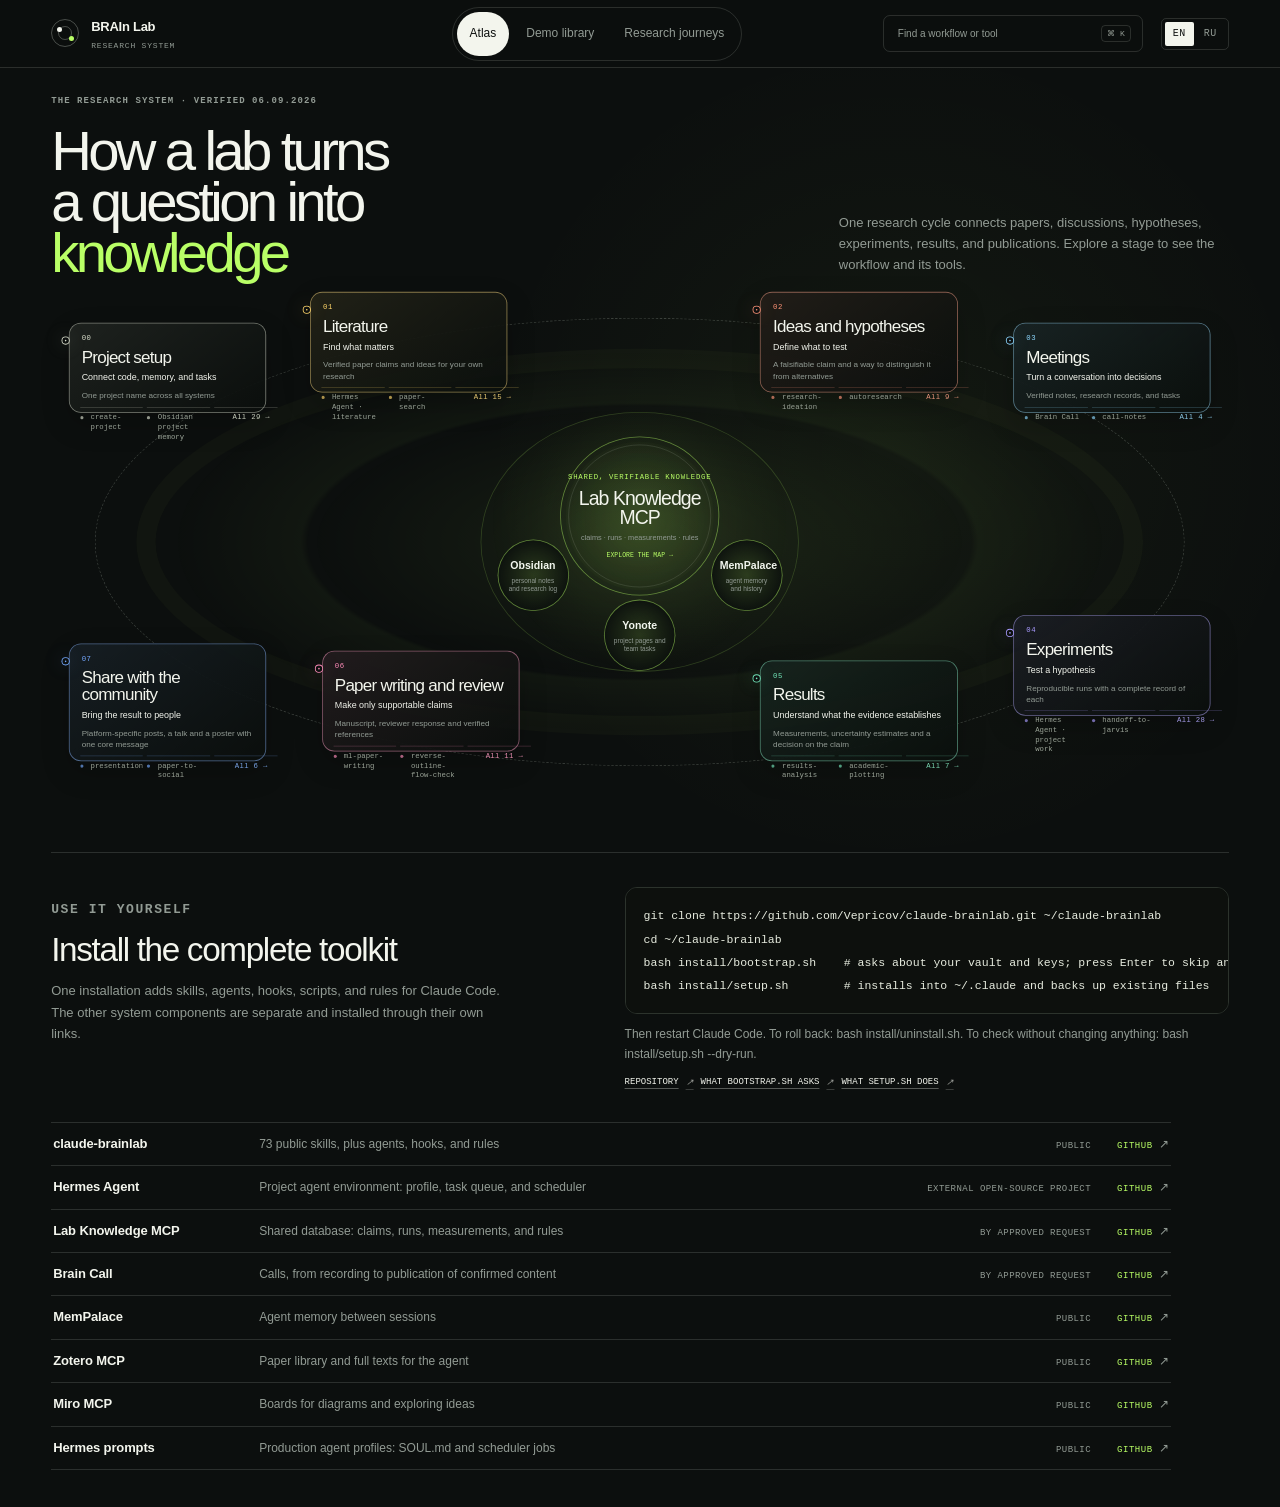
==== commit 0ecdd613: "feat(atlas): add English public showcase" ====
--- a/docs/lab-showcase/index.html
+++ b/docs/lab-showcase/index.html
@@ -1,10 +1,11 @@
 <!doctype html>
-<html lang="ru">
+<html lang="en">
 <head>
   <meta charset="utf-8">
+  <script src="language.js"></script>
   <meta name="viewport" content="width=device-width,initial-scale=1">
   <meta name="color-scheme" content="dark">
-  <meta name="description" content="Карта исследовательской работы BRAIn Lab">
+  <meta name="description" content="The BRAIn Lab research system">
   <title>BRAIn Lab · Research Loop</title>
   <link rel="stylesheet" href="app.css">
   <link rel="stylesheet" href="refinements.css?v=overview-fit-20260911">
@@ -15,32 +16,34 @@
   <link rel="stylesheet" href="obsidian-setup.css?v=workspaces-20260911">
   <link rel="stylesheet" href="surface-pages.css?v=workspaces-20260911">
   <link rel="stylesheet" href="search-workspace.css?v=yonote-projects-20260911">
+  <link rel="stylesheet" href="language.css">
 </head>
 <body>
   <header class="topbar">
-    <button class="brand" id="home" type="button"><span class="brand-sign"><i></i><i></i></span><span><b>BRAIn Lab</b><small>Research system</small></span></button>
-    <nav class="view-switch" aria-label="Режим просмотра"><button class="active" data-view="loop" type="button">Система</button><button data-view="mcp-live" type="button">Демобаза</button><button data-view="examples" type="button">Маршруты</button></nav>
-    <button class="search-open" id="search-open" type="button"><span>Найти процесс или инструмент</span><kbd>⌘ K</kbd></button>
+    <button class="brand" aria-label="BRAIn Lab" id="home" type="button"><span class="brand-sign"><i></i><i></i></span><span><b>BRAIn Lab</b><small>Research system</small></span></button>
+    <nav class="view-switch" aria-label="Explore the lab"><button class="active" data-view="loop" type="button">Atlas</button><button data-view="mcp-live" type="button">Demo library</button><button data-view="examples" type="button">Research journeys</button></nav>
+    <button class="search-open" id="search-open" type="button"><span>Find a workflow or tool</span><kbd>⌘ K</kbd></button>
+    <nav class="language-switch" aria-label="Language"><a data-language="en" lang="en" href="?lang=en">EN</a><a data-language="ru" lang="ru" href="ru/index.html?lang=ru">RU</a></nav>
   </header>
 
   <main>
     <section class="overview" id="overview">
       <header class="overview-head">
-        <p class="overline">Исследовательская система · <span id="verified-date"></span></p>
-        <h1>Как лаборатория<br> превращает вопрос<br> в <span>знание</span></h1>
-        <p class="overview-intro">Один цикл связывает литературу, обсуждения, гипотезы, эксперименты, результаты и публикации. Выберите этап, чтобы увидеть весь путь и инструменты.</p>
+        <p class="overline">The research system · <span id="verified-date"></span></p>
+        <h1>How a lab turns<br> a question into<br> <span>knowledge</span></h1>
+        <p class="overview-intro">One research cycle connects papers, discussions, hypotheses, experiments, results, and publications. Explore a stage to see the workflow and its tools.</p>
       </header>
 
-      <div class="loop-map" id="loop-map" aria-label="Карта исследовательской работы">
+      <div class="loop-map" id="loop-map" aria-label="Research workflow map">
         <div class="loop-nodes" id="loop-nodes"></div>
-        <section class="knowledge-cluster" aria-label="Четыре слоя памяти и координации">
+        <section class="knowledge-cluster" aria-label="Four layers of memory and coordination">
           <button class="knowledge-core" id="knowledge-core" type="button">
-            <span>Общее проверяемое знание</span><strong>Lab Knowledge<br>MCP</strong><p>утверждения · прогоны · измерения · правила</p><i>Открыть карту →</i>
+            <span>Shared, verifiable knowledge</span><strong>Lab Knowledge<br>MCP</strong><p>claims · runs · measurements · rules</p><i>Explore the map →</i>
           </button>
           <div class="memory-surfaces">
-            <button data-surface="obsidian" type="button"><b>Obsidian</b><span>личные заметки и дневник</span></button>
-            <button data-surface="mempalace" type="button"><b>MemPalace</b><span>память и история агента</span></button>
-            <button data-surface="yonote" type="button"><b>Yonote</b><span>страницы проектов и задачи команды</span></button>
+            <button data-surface="obsidian" type="button"><b>Obsidian</b><span>personal notes and research log</span></button>
+            <button data-surface="mempalace" type="button"><b>MemPalace</b><span>agent memory and history</span></button>
+            <button data-surface="yonote" type="button"><b>Yonote</b><span>project pages and team tasks</span></button>
           </div>
         </section>
       </div>
@@ -58,22 +61,22 @@
   </main>
 
   <dialog class="search-dialog" id="search-dialog">
-    <form method="dialog" class="search-head"><label><span aria-hidden="true">⌕</span><span class="sr-only">Поиск по процессам и инструментам</span><input id="search-input" type="search" placeholder="Например: разобрать созвон, Hermes, rebuttal…" autocomplete="off"></label><button value="close" aria-label="Закрыть">×</button></form>
+    <form method="dialog" class="search-head"><label><span aria-hidden="true">⌕</span><span class="sr-only">Search workflows and tools</span><input id="search-input" type="search" placeholder="Try: process a meeting, Hermes, rebuttal…" autocomplete="off"></label><button value="close" aria-label="Close">×</button></form>
     <div class="search-results" id="search-results"></div>
   </dialog>
 
-  <script src="data/demo-flag.js?v=publications-20260916"></script>
-  <script src="data/atlas-public.js"></script>
-  <script src="data/research-loop-data.js?v=literature-contract-20260911"></script>
-  <script src="data/system-examples.js"></script>
+  <script src="en/data/demo-flag.js?v=general-questions-20260916"></script>
+  <script src="en/data/atlas-public.js"></script>
+  <script src="en/data/research-loop-data.js?v=literature-contract-20260911"></script>
+  <script src="en/data/system-examples.js"></script>
   <!-- Scientific snapshots load on demand when the search workspace opens. -->
   <!-- Ядро поиска: один индекс на узлы дерева, записи базы и статьи, ранжирование BM25.
        Отдельный файл, потому что его гоняет набор проверок tests/test_search.mjs без
        браузера — 38 запросов за секунду, поэтому качество меряется, а не обсуждается. -->
-  <script src="search-core.js"></script>
-  <script src="memory-map.js"></script>
-  <script src="surface-pages.js?v=concise-dossiers-20260911"></script>
-  <script src="obsidian-setup.js?v=workspaces-20260911"></script>
-  <script src="app.js?v=publications-20260916"></script>
+  <script src="en/search-core.js"></script>
+  <script src="en/memory-map.js"></script>
+  <script src="en/surface-pages.js?v=concise-dossiers-20260911"></script>
+  <script src="en/obsidian-setup.js?v=workspaces-20260911"></script>
+  <script src="en/app.js?v=general-questions-20260916"></script>
 </body>
 </html>
--- a/docs/lab-showcase/language.css
+++ b/docs/lab-showcase/language.css
@@ -0,0 +1,16 @@
+/* A quiet, keyboard-accessible language choice within the existing navigation. */
+.language-switch{display:flex;align-items:center;flex-shrink:0;gap:2px;padding:3px;border:1px solid var(--line);border-radius:5px}
+.language-switch a{padding:7px 8px;border-radius:2px;color:var(--muted);font:10px/1 var(--mono);letter-spacing:.05em;text-decoration:none}
+.language-switch a[aria-current]{background:var(--ink);color:var(--bg,#0c110d)}
+.language-switch a:hover:not([aria-current]){color:var(--ink);background:#ffffff0b}
+.language-switch a:focus-visible{outline:2px solid var(--lime);outline-offset:3px}
+@media(max-width:620px){.topbar{gap:10px}.language-switch a{padding:8px 6px}.search-open{margin-left:auto}}
+.topbar{grid-template-columns:1fr auto 1fr auto;column-gap:18px}
+@media(max-width:1100px){.search-open{min-width:0;gap:10px}.search-open>span{display:none}}
+@media(min-width:561px) and (max-width:820px){.topbar{grid-template-columns:auto 1fr auto auto;column-gap:12px}.brand>span:last-child{display:none}.view-switch{max-width:none}.view-switch button{font-size:11px;padding-inline:9px}}
+@media(max-width:560px){.topbar{grid-template-columns:1fr auto auto;column-gap:10px}.language-switch{justify-self:end}}
+html[lang="en"] .loop-node-quality .loop-node-main:after{content:"required check"}
+html[lang="en"] .knowledge-canvas-v2 .personal-boundaries:before{content:"Personal working memory · not synchronized automatically"}
+html[lang="en"] .live-operations article:after{content:"Expand all"}
+html[lang="en"] .live-operations article.is-open:after{content:"Collapse"}
+@media(min-width:561px) and (max-width:760px){html[lang="en"] .search-open:before{content:"Search"}}
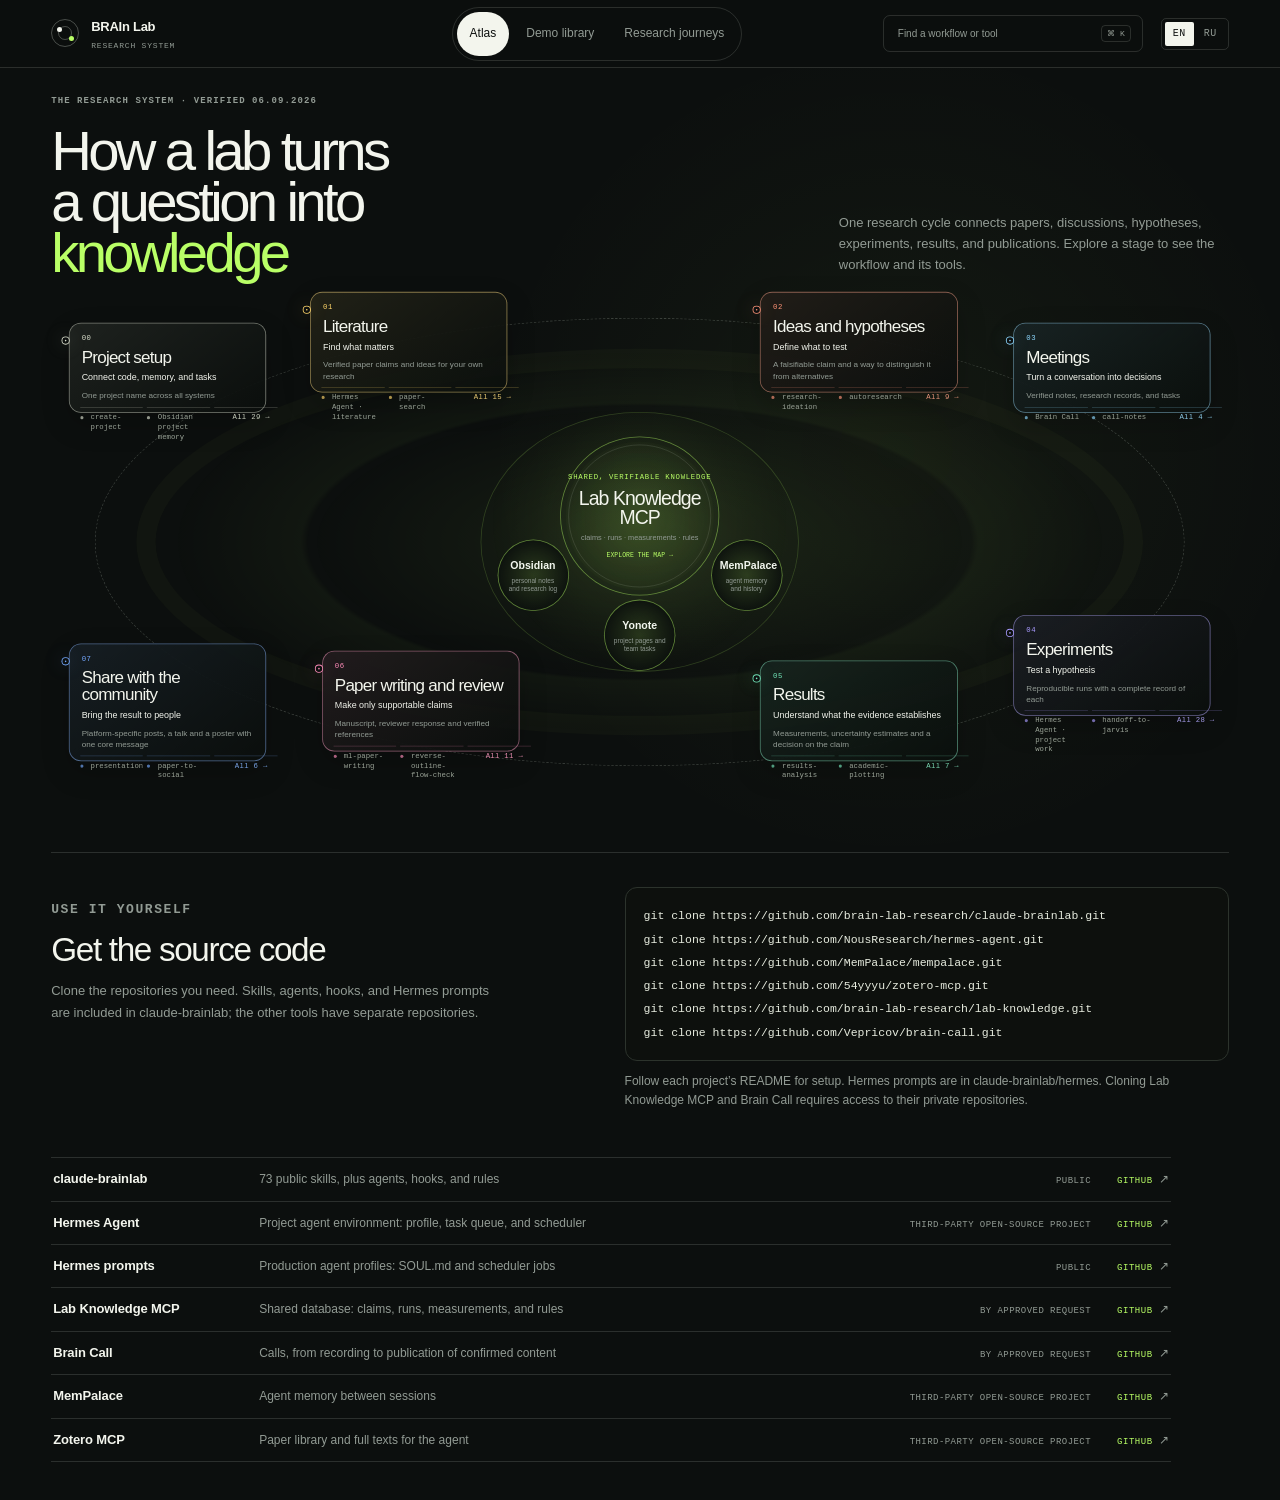
==== commit cc268322: "fix(atlas): clarify toolkit sources and compact search workspace" ====
--- a/docs/lab-showcase/index.html
+++ b/docs/lab-showcase/index.html
@@ -15,7 +15,7 @@
   <link rel="stylesheet" href="memory-map.css">
   <link rel="stylesheet" href="obsidian-setup.css?v=workspaces-20260911">
   <link rel="stylesheet" href="surface-pages.css?v=workspaces-20260911">
-  <link rel="stylesheet" href="search-workspace.css?v=yonote-projects-20260911">
+  <link rel="stylesheet" href="search-workspace.css?v=compact-search-20260917">
   <link rel="stylesheet" href="language.css">
 </head>
 <body>
@@ -67,7 +67,7 @@
 
   <script src="en/data/demo-flag.js?v=general-questions-20260916"></script>
   <script src="en/data/atlas-public.js"></script>
-  <script src="en/data/research-loop-data.js?v=literature-contract-20260911"></script>
+  <script src="en/data/research-loop-data.js?v=toolkit-20260917"></script>
   <script src="en/data/system-examples.js"></script>
   <!-- Scientific snapshots load on demand when the search workspace opens. -->
   <!-- Ядро поиска: один индекс на узлы дерева, записи базы и статьи, ранжирование BM25.
--- a/docs/lab-showcase/search-workspace.css
+++ b/docs/lab-showcase/search-workspace.css
@@ -1,62 +1,63 @@
 /* The search workspace shares Atlas colors without changing retrieval or result order. */
 .knowledge-workspace{--search-line:#2b3930;--search-soft:#b4c0b1;width:min(100%,1240px)}
-.knowledge-workspace .mcp-hero{position:relative;padding:18px 0 24px;border:0}
+.knowledge-workspace .mcp-hero{position:relative;padding:8px 0 16px;border:0}
 .knowledge-workspace .mcp-hero>p{font:11px var(--mono);letter-spacing:.14em;color:#b3d689}
-.knowledge-workspace .mcp-hero h1{position:relative;z-index:1;max-width:100%;margin:16px 0 0;
-  font:500 clamp(34px,4.7vw,66px)/1.07 var(--display);letter-spacing:-.05em;text-wrap:balance}
+.knowledge-workspace .mcp-hero h1{position:relative;z-index:1;max-width:100%;margin:12px 0 0;
+  font:500 clamp(34px,4.2vw,56px)/1.07 var(--display);letter-spacing:-.05em;text-wrap:balance}
 .knowledge-workspace .mcp-hero h1>span{color:inherit}
-.knowledge-workspace .mcp-hero>strong{max-width:68ch;margin-top:16px;color:var(--search-soft);font-size:16px;line-height:1.6}
-.knowledge-workspace .mcp-hero .special-links{margin-top:16px;gap:10px 24px}
+.knowledge-workspace .mcp-hero>strong{max-width:90ch;margin-top:10px;color:var(--search-soft);font-size:15px;line-height:1.5}
+.knowledge-workspace .mcp-hero .special-links{display:inline-flex;margin:12px 24px 0 0;gap:10px 24px}
+.knowledge-workspace .mcp-hero .claim-links{display:inline-flex;margin-top:12px}
 .knowledge-workspace .mcp-hero .special-links a{padding:0;border:0;background:none;border-radius:0;
   font:12px var(--body);color:#a6b49e;text-decoration:underline;text-underline-offset:4px;text-decoration-color:#45513d}
 .knowledge-workspace .mcp-hero .special-links a:hover{color:var(--lime)}
 .knowledge-workspace .mcp-live-badge{display:flex;flex-wrap:wrap;gap:7px 15px;align-items:baseline;
-  margin:0 0 22px;padding:0;border:0;border-radius:0;background:none;font-size:12px;color:#aab7a6}
+  margin:0 0 16px;padding:0;border:0;border-radius:0;background:none;font-size:12px;color:#aab7a6}
 .knowledge-workspace .mcp-live-badge b{font:10px var(--mono);letter-spacing:.06em}
 .knowledge-workspace .mcp-live-badge b:before{content:"";display:inline-block;width:6px;height:6px;
   margin-right:9px;border-radius:50%;background:currentColor;box-shadow:0 0 13px currentColor}
 .knowledge-workspace .mcp-live-badge.is-snapshot{color:#d4c1a0}
 .knowledge-workspace .ways{display:grid;grid-template-columns:minmax(0,1.7fr) minmax(290px,1fr);
   grid-template-areas:"query explore" "query record";gap:0 32px;margin:0;background:none;
-  align-items:start}
+  align-items:start;align-content:start;grid-template-rows:auto 1fr}
 .knowledge-workspace .way{min-width:0;padding:0;background:none}
 .knowledge-workspace .way>span{font:10px var(--mono);letter-spacing:.09em;color:#a3b298}
 .knowledge-workspace .way h3{margin:10px 0 0;font:500 23px/1.2 var(--display);letter-spacing:-.03em}
 .knowledge-workspace .way>p{max-width:54ch;margin-top:10px;color:var(--search-soft);font-size:14px;line-height:1.65}
 .knowledge-workspace .way-body{margin-top:19px}
-.knowledge-workspace .way-search{grid-area:query;align-self:stretch;position:relative;isolation:isolate;
-  padding:30px 32px 36px;border:1px solid #394a31;border-radius:18px;
+.knowledge-workspace .way-search{grid-area:query;align-self:start;position:relative;isolation:isolate;
+  padding:20px 24px;border:1px solid #394a31;border-radius:18px;
   background:radial-gradient(ellipse at 80% 0,rgba(133,175,78,.12),transparent 64%),#11180f;
   box-shadow:inset 0 1px rgba(207,236,176,.06)}
 .knowledge-workspace .way-search:after{content:"";position:absolute;z-index:-1;pointer-events:none;
   width:150px;height:150px;right:22px;bottom:22px;border:1px solid rgba(168,210,120,.12);border-radius:50%;
   background:radial-gradient(circle at 49% 99%,#a8d278 0 2px,transparent 3px),
   radial-gradient(circle at 95% 28%,#a8d278 0 2px,transparent 3px);opacity:.65}
-.knowledge-workspace .way-search h3{font-size:clamp(27px,3vw,37px);letter-spacing:-.04em}
-.knowledge-workspace .way-search>p{max-width:43ch;font-size:16px}
-.knowledge-workspace .way-search .way-body{margin-top:27px}
+.knowledge-workspace .way-search h3{font-size:clamp(27px,2.6vw,32px);letter-spacing:-.04em}
+.knowledge-workspace .way-search>p{max-width:58ch;font-size:15px;line-height:1.5}
+.knowledge-workspace .way-search .way-body{margin-top:14px}
 .knowledge-workspace .way-form{gap:0;padding:6px;border:1px solid #66794e;border-radius:12px;background:#0a100a;
   box-shadow:0 6px 28px #0002;transition:border-color .15s,box-shadow .15s}
 .knowledge-workspace .way-form:focus-within{border-color:var(--lime);box-shadow:0 0 0 3px #b9ff6614}
-.knowledge-workspace .way-form input{height:54px;padding:12px 14px;border:0;border-radius:7px;background:transparent;
+.knowledge-workspace .way-form input{height:46px;padding:10px 14px;border:0;border-radius:7px;background:transparent;
   font:16px var(--body);color:#f2f5eb;outline:none}
 .knowledge-workspace .way-form input::placeholder{color:#8e9a85;opacity:1}
-.knowledge-workspace .way-form button{padding:0 20px;min-height:50px;border:0;border-radius:8px;
+.knowledge-workspace .way-form button{padding:0 20px;min-height:44px;border:0;border-radius:8px;
   background:var(--lime);color:#19220f;font:600 14px var(--body);text-transform:none;letter-spacing:0}
 .knowledge-workspace .way-form button:hover{background:#d4ff9d}
-.knowledge-workspace .way-examples{position:relative;z-index:1;gap:0;margin-top:24px;max-width:95%}
-.knowledge-workspace .way-examples button{min-height:45px;padding:11px 0;border-bottom:1px solid #a9c18b1c;
+.knowledge-workspace .way-examples{position:relative;z-index:1;grid-template-columns:repeat(2,minmax(0,1fr));gap:0 20px;margin-top:12px;max-width:100%}
+.knowledge-workspace .way-examples button{min-height:44px;padding:6px 0;border-bottom:1px solid #a9c18b1c;
   font-size:14px;line-height:1.45;color:#bdceb1}
 .knowledge-workspace .way-examples button:before{content:"↗";display:inline-block;width:23px;color:#859c6b}
 .knowledge-workspace .way-examples button:hover{color:#e0f7c9}
-.knowledge-workspace .way-explore{grid-area:explore;padding:9px 0 22px}
+.knowledge-workspace .way-explore{grid-area:explore;padding:4px 0 18px}
 .knowledge-workspace .way-areas{grid-template-columns:repeat(2,minmax(0,1fr));gap:0 22px}
 .knowledge-workspace .way-area{grid-template-columns:minmax(0,1fr) auto;gap:6px;min-height:44px;padding:10px 0;
   font-size:14px;border-bottom:1px solid var(--search-line)}
 .knowledge-workspace .way-area span{overflow-wrap:anywhere}
 .knowledge-workspace .way-area i{display:none}
 .knowledge-workspace .way-area em{color:#96b387;font-size:11px}
-.knowledge-workspace .way-record{grid-area:record;padding:22px 0 0;border-top:1px solid var(--search-line)}
+.knowledge-workspace .way-record{grid-area:record;padding:18px 0 0;border-top:1px solid var(--search-line)}
 .knowledge-workspace .way-record h3{font-size:21px}
 .knowledge-workspace .way-code input{min-height:45px;font-size:14px;border-color:#495341}
 .knowledge-workspace .way-code button{font:13px var(--body);text-transform:none;letter-spacing:0;border-color:#495341;
@@ -121,9 +122,22 @@
 .knowledge-workspace button:focus-visible,.knowledge-workspace a:focus-visible,.knowledge-workspace summary:focus-visible{
   outline:2px solid var(--lime);outline-offset:5px}
 @media(min-width:1500px){.knowledge-workspace .ways{grid-template-columns:minmax(0,1.65fr) minmax(330px,1fr);gap:0 44px}}
+@media(min-width:981px) and (max-height:820px){
+  .mcp-live-view:has(.knowledge-workspace){padding-top:88px}
+  .knowledge-workspace .mcp-hero{padding:4px 0 12px}
+  .knowledge-workspace .mcp-hero h1{font-size:46px}
+  .knowledge-workspace .mcp-live-badge{margin-bottom:12px}
+  .knowledge-workspace .way-search{padding:16px 24px}
+  .knowledge-workspace .way-search h3{font-size:28px}
+  .knowledge-workspace .way-search>p{max-width:none}
+  .knowledge-workspace .way-examples button{padding-block:4px}
+  .knowledge-workspace .way-explore .way-body,.knowledge-workspace .way-record .way-body{margin-top:12px}
+  .knowledge-workspace .way-record{padding-top:14px}
+}
 @media(max-width:980px){
   .knowledge-workspace .ways{grid-template-columns:minmax(0,1.25fr) minmax(260px,1fr);gap:0 22px}
   .knowledge-workspace .way-search{padding:26px 22px}
+  .knowledge-workspace .way-examples{grid-template-columns:minmax(0,1fr)}
   .knowledge-workspace .way-form{flex-wrap:wrap}
   .knowledge-workspace .way-form input{flex-basis:100%;height:48px}
   .knowledge-workspace .way-form button{width:100%;min-height:42px}
@@ -136,7 +150,7 @@
   .knowledge-workspace .mcp-hero{padding-top:7px;padding-bottom:18px}
   .knowledge-workspace .mcp-hero>strong{font-size:15px}
   .knowledge-workspace .mcp-live-badge{font-size:11px;line-height:1.6}
-  .knowledge-workspace .ways{grid-template-columns:minmax(0,1fr);grid-template-areas:"query" "explore" "record";gap:27px}
+  .knowledge-workspace .ways{grid-template-columns:minmax(0,1fr);grid-template-areas:"query" "explore" "record";grid-template-rows:auto;gap:27px}
   .knowledge-workspace .way-search{padding:24px 20px 28px;border-radius:13px}
   .knowledge-workspace .way-search>p{font-size:15px}
   .knowledge-workspace .way-examples{max-width:none;margin-top:18px}
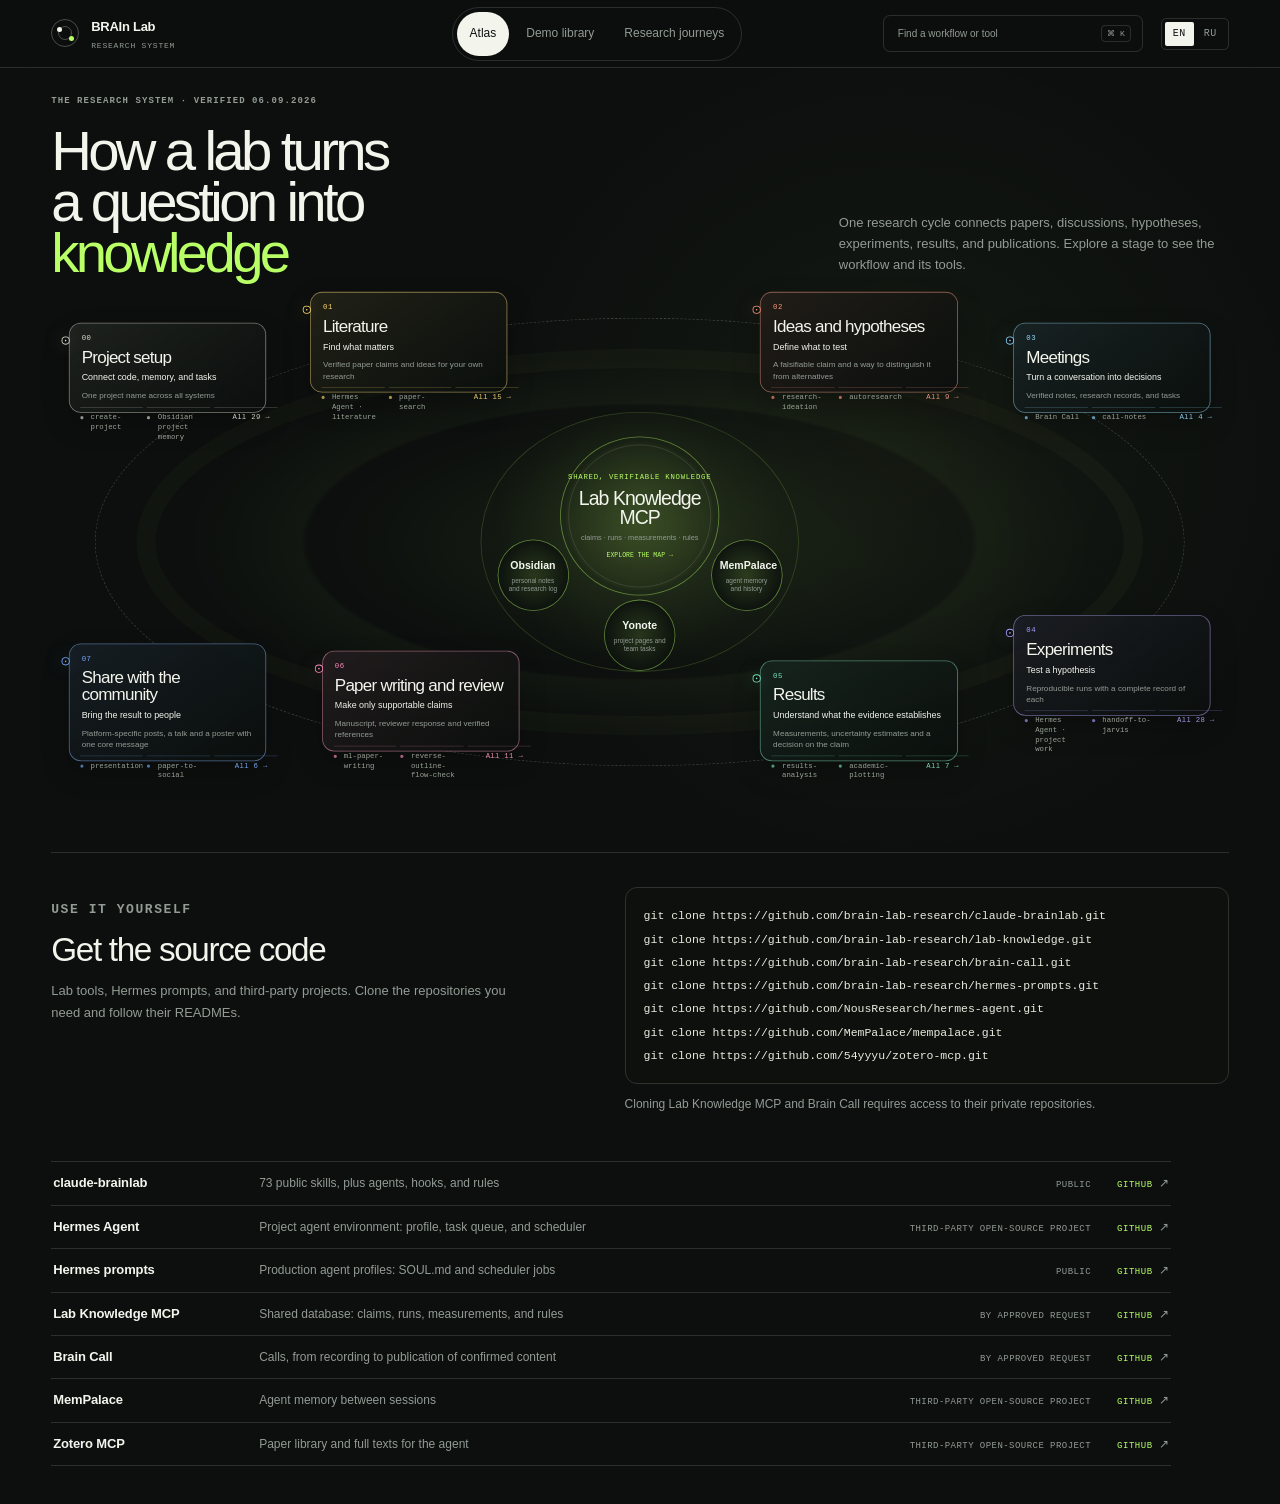
==== commit 30c93a86: "fix(atlas): simplify search and reorder sources" ====
--- a/docs/lab-showcase/index.html
+++ b/docs/lab-showcase/index.html
@@ -10,12 +10,12 @@
   <link rel="stylesheet" href="app.css">
   <link rel="stylesheet" href="refinements.css?v=overview-fit-20260911">
   <link rel="stylesheet" href="map-shapes.css">
-  <link rel="stylesheet" href="mcp-design.css">
+  <link rel="stylesheet" href="mcp-design.css?v=simple-search-20260917">
   <link rel="stylesheet" href="front-design.css?v=concise-dossiers-20260911">
   <link rel="stylesheet" href="memory-map.css">
   <link rel="stylesheet" href="obsidian-setup.css?v=workspaces-20260911">
   <link rel="stylesheet" href="surface-pages.css?v=workspaces-20260911">
-  <link rel="stylesheet" href="search-workspace.css?v=compact-search-20260917">
+  <link rel="stylesheet" href="search-workspace.css?v=simple-search-20260917">
   <link rel="stylesheet" href="language.css">
 </head>
 <body>
@@ -67,7 +67,7 @@
 
   <script src="en/data/demo-flag.js?v=general-questions-20260916"></script>
   <script src="en/data/atlas-public.js"></script>
-  <script src="en/data/research-loop-data.js?v=toolkit-20260917"></script>
+  <script src="en/data/research-loop-data.js?v=repositories-20260917"></script>
   <script src="en/data/system-examples.js"></script>
   <!-- Scientific snapshots load on demand when the search workspace opens. -->
   <!-- Ядро поиска: один индекс на узлы дерева, записи базы и статьи, ранжирование BM25.
@@ -77,6 +77,6 @@
   <script src="en/memory-map.js"></script>
   <script src="en/surface-pages.js?v=concise-dossiers-20260911"></script>
   <script src="en/obsidian-setup.js?v=workspaces-20260911"></script>
-  <script src="en/app.js?v=general-questions-20260916"></script>
+  <script src="en/app.js?v=simple-search-20260917"></script>
 </body>
 </html>
--- a/docs/lab-showcase/mcp-design.css
+++ b/docs/lab-showcase/mcp-design.css
@@ -73,21 +73,6 @@
 .way-area:hover i{background:var(--lime);opacity:1}
 .way-area em{color:var(--ink-dim);font:10px var(--mono);font-style:normal;
   font-variant-numeric:tabular-nums}
-/* Один код записи: поле в моношрифте, потому что его переписывают глазами. */
-.way-code{display:flex;gap:8px}
-.way-code input{flex:1;min-width:0;min-height:42px;padding:11px 13px;border:1px solid var(--line-strong);
-  border-radius:9px;background:#0d100d;color:var(--ink);font:12px var(--mono)}
-.way-code input:focus{border-color:var(--lime);outline:none}
-.way-code button{min-height:42px;padding:11px 15px;border:1px solid var(--lime);border-radius:9px;
-  background:rgba(185,255,102,.13);color:var(--lime);font:10px var(--mono);letter-spacing:.06em;
-  text-transform:uppercase;cursor:pointer}
-.way-code button:hover{background:var(--lime);color:#0b0e0d}
-.way-recent{display:grid;gap:2px;margin-top:12px}
-.way-recent button{display:grid;grid-template-columns:auto 1fr;gap:10px;padding:7px 0;border:0;
-  background:none;color:#c3cbc0;font-size:12.5px;text-align:left;cursor:pointer;
-  border-bottom:1px solid rgba(231,239,230,.07)}
-.way-recent code{color:var(--our);font:10px var(--mono)}
-.way-recent button:hover{color:var(--lime)}
 
 /* ---------- Строка для агентов внизу: не панель, а сноска ---------- */
 .for-agents{margin-top:30px;padding-top:18px;border-top:1px solid var(--line)}
--- a/docs/lab-showcase/search-workspace.css
+++ b/docs/lab-showcase/search-workspace.css
@@ -18,8 +18,8 @@
   margin-right:9px;border-radius:50%;background:currentColor;box-shadow:0 0 13px currentColor}
 .knowledge-workspace .mcp-live-badge.is-snapshot{color:#d4c1a0}
 .knowledge-workspace .ways{display:grid;grid-template-columns:minmax(0,1.7fr) minmax(290px,1fr);
-  grid-template-areas:"query explore" "query record";gap:0 32px;margin:0;background:none;
-  align-items:start;align-content:start;grid-template-rows:auto 1fr}
+  grid-template-areas:"query explore";gap:0 32px;margin:0;background:none;
+  align-items:start;align-content:start;grid-template-rows:auto}
 .knowledge-workspace .way{min-width:0;padding:0;background:none}
 .knowledge-workspace .way>span{font:10px var(--mono);letter-spacing:.09em;color:#a3b298}
 .knowledge-workspace .way h3{margin:10px 0 0;font:500 23px/1.2 var(--display);letter-spacing:-.03em}
@@ -57,14 +57,6 @@
 .knowledge-workspace .way-area span{overflow-wrap:anywhere}
 .knowledge-workspace .way-area i{display:none}
 .knowledge-workspace .way-area em{color:#96b387;font-size:11px}
-.knowledge-workspace .way-record{grid-area:record;padding:18px 0 0;border-top:1px solid var(--search-line)}
-.knowledge-workspace .way-record h3{font-size:21px}
-.knowledge-workspace .way-code input{min-height:45px;font-size:14px;border-color:#495341}
-.knowledge-workspace .way-code button{font:13px var(--body);text-transform:none;letter-spacing:0;border-color:#495341;
-  background:none;color:#d2dec8}
-.knowledge-workspace .way-recent{gap:0;margin-top:12px}
-.knowledge-workspace .way-recent button{gap:10px;line-height:1.45;padding:9px 0;color:#aebba5;font-size:12px}
-.knowledge-workspace .way-recent code{padding-top:2px;color:#95b479;font-size:10px}
 .knowledge-workspace .tally{margin:36px 0 18px;border:0;border-top:1px solid var(--search-line);
   border-bottom:1px solid var(--search-line);border-radius:0;background:none;overflow:visible}
 .knowledge-workspace .tally-caption{margin:0;padding:18px 0 3px;font:10px var(--mono);letter-spacing:.08em;
@@ -131,8 +123,7 @@
   .knowledge-workspace .way-search h3{font-size:28px}
   .knowledge-workspace .way-search>p{max-width:none}
   .knowledge-workspace .way-examples button{padding-block:4px}
-  .knowledge-workspace .way-explore .way-body,.knowledge-workspace .way-record .way-body{margin-top:12px}
-  .knowledge-workspace .way-record{padding-top:14px}
+  .knowledge-workspace .way-explore .way-body{margin-top:12px}
 }
 @media(max-width:980px){
   .knowledge-workspace .ways{grid-template-columns:minmax(0,1.25fr) minmax(260px,1fr);gap:0 22px}
@@ -150,14 +141,12 @@
   .knowledge-workspace .mcp-hero{padding-top:7px;padding-bottom:18px}
   .knowledge-workspace .mcp-hero>strong{font-size:15px}
   .knowledge-workspace .mcp-live-badge{font-size:11px;line-height:1.6}
-  .knowledge-workspace .ways{grid-template-columns:minmax(0,1fr);grid-template-areas:"query" "explore" "record";grid-template-rows:auto;gap:27px}
+  .knowledge-workspace .ways{grid-template-columns:minmax(0,1fr);grid-template-areas:"query" "explore";grid-template-rows:auto;gap:27px}
   .knowledge-workspace .way-search{padding:24px 20px 28px;border-radius:13px}
   .knowledge-workspace .way-search>p{font-size:15px}
   .knowledge-workspace .way-examples{max-width:none;margin-top:18px}
   .knowledge-workspace .way-examples button{font-size:14px}
   .knowledge-workspace .way-explore{padding:0}
-  .knowledge-workspace .way-record{padding-top:24px}
-  .knowledge-workspace .way-code input{font-size:16px}
   .knowledge-workspace .tally-row>div{padding:13px 10px 13px 0}
   .knowledge-workspace .tally-row>div+div{padding-left:12px}
   .knowledge-workspace .tally-row>div:nth-child(4){padding-left:0}
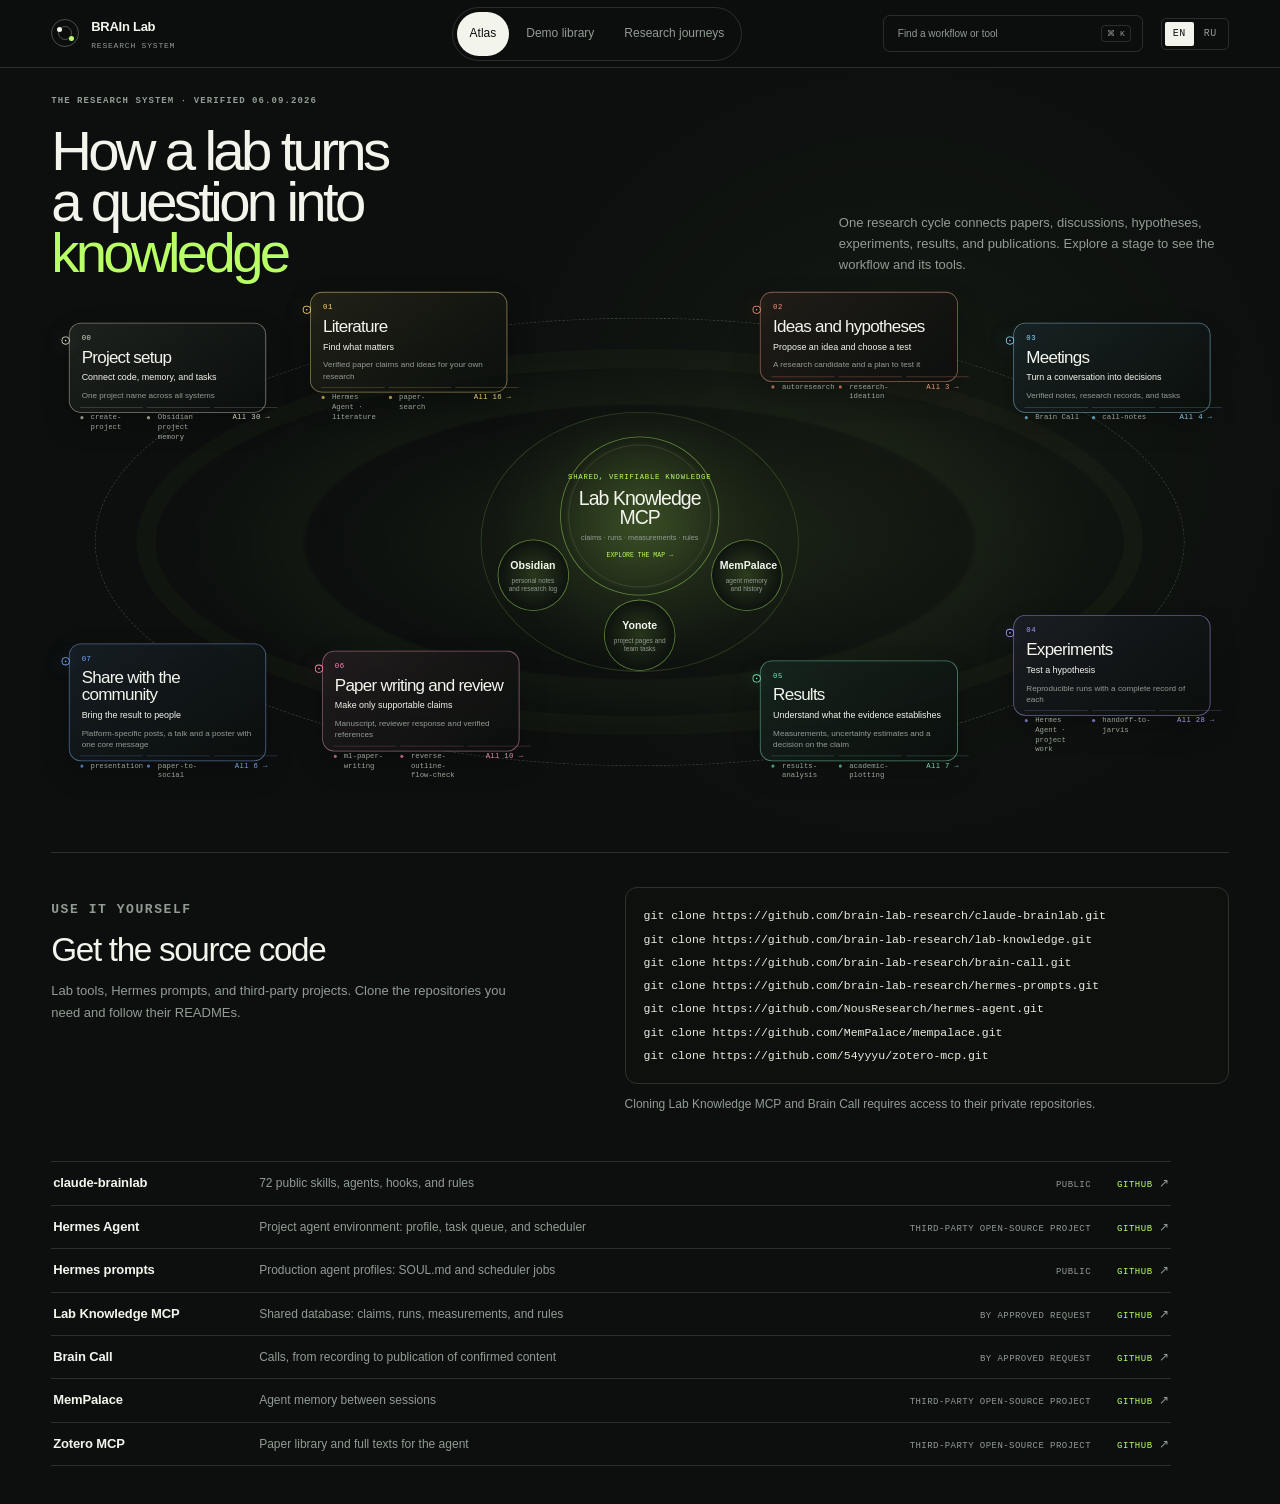
==== commit 141a8cf2: "fix(atlas): align ideation map with actual research tools" ====
--- a/docs/lab-showcase/index.html
+++ b/docs/lab-showcase/index.html
@@ -11,11 +11,11 @@
   <link rel="stylesheet" href="refinements.css?v=overview-fit-20260911">
   <link rel="stylesheet" href="map-shapes.css">
   <link rel="stylesheet" href="mcp-design.css?v=simple-search-20260917">
-  <link rel="stylesheet" href="front-design.css?v=concise-dossiers-20260911">
+  <link rel="stylesheet" href="front-design.css?v=ideation-20260917">
   <link rel="stylesheet" href="memory-map.css">
   <link rel="stylesheet" href="obsidian-setup.css?v=workspaces-20260911">
   <link rel="stylesheet" href="surface-pages.css?v=workspaces-20260911">
-  <link rel="stylesheet" href="search-workspace.css?v=simple-search-20260917">
+  <link rel="stylesheet" href="search-workspace.css?v=search-footer-20260917">
   <link rel="stylesheet" href="language.css">
 </head>
 <body>
@@ -66,9 +66,9 @@
   </dialog>
 
   <script src="en/data/demo-flag.js?v=general-questions-20260916"></script>
-  <script src="en/data/atlas-public.js"></script>
-  <script src="en/data/research-loop-data.js?v=repositories-20260917"></script>
-  <script src="en/data/system-examples.js"></script>
+  <script src="en/data/atlas-public.js?v=ideation-20260917"></script>
+  <script src="en/data/research-loop-data.js?v=ideation-20260917"></script>
+  <script src="en/data/system-examples.js?v=ideation-20260917"></script>
   <!-- Scientific snapshots load on demand when the search workspace opens. -->
   <!-- Ядро поиска: один индекс на узлы дерева, записи базы и статьи, ранжирование BM25.
        Отдельный файл, потому что его гоняет набор проверок tests/test_search.mjs без
@@ -77,6 +77,6 @@
   <script src="en/memory-map.js"></script>
   <script src="en/surface-pages.js?v=concise-dossiers-20260911"></script>
   <script src="en/obsidian-setup.js?v=workspaces-20260911"></script>
-  <script src="en/app.js?v=simple-search-20260917"></script>
+  <script src="en/app.js?v=ideation-20260917"></script>
 </body>
 </html>
--- a/docs/lab-showcase/front-design.css
+++ b/docs/lab-showcase/front-design.css
@@ -679,3 +679,37 @@
   html .dossier.dossier .dossier-result { padding: 22px; }
 }
 @media (prefers-reduced-motion: reduce) { html .dossier-dialog[open] { animation: none; } }
+
+/* Ideation has one research engine, a question helper, and an external alternative. */
+.sky-shell .sky-map[data-system="ideation"]{grid-template-columns:minmax(0,1fr) 340px minmax(0,1fr);grid-template-areas:"west core east";min-height:460px;gap:48px;padding:55px 24px}
+.sky-shell .sky-map[data-system="ideation"] .sky-core{width:320px;height:320px;padding:35px 24px}
+.sky-shell .sky-map[data-system="ideation"] .core-copy{gap:16px}
+.sky-shell .sky-map[data-system="ideation"] .core-copy strong{font-size:42px;max-width:270px}
+.sky-shell .sky-map[data-system="ideation"] .core-copy small{font-size:10px;max-width:240px}
+.sky-shell .sky-map[data-system="ideation"] .core-copy>span{font-size:14px;max-width:240px}
+.sky-map[data-system="ideation"] .sky-external{margin:0}
+.sky-map[data-system="ideation"] .sky-external a{flex-direction:row;gap:17px;min-height:64px;font:500 29px/1.25 var(--display);color:#eef1e8}
+.sky-map[data-system="ideation"] .sky-external a>span{text-align:left}
+.sky-map[data-system="ideation"] .sky-external h3{text-align:left;margin:0 0 17px 26px;font-size:10px}
+.sky-map[data-system="ideation"] .sky-external small{font:12px/1.7 var(--body);color:#b3c1c5;margin-top:11px}
+.sky-map[data-system="ideation"] .external-pin{width:9px;height:9px;flex:0 0 9px;margin-top:10px;background:var(--accent);box-shadow:0 0 22px color-mix(in srgb,var(--accent) 35%,transparent)}
+.sky-map[data-system="ideation"] [data-skill="hypothesize"]{margin-top:22px}
+.sky-shell .sky-map.has-peers[data-system="presentation"]{grid-template-columns:repeat(3,minmax(0,1fr));grid-template-areas:"talk design share";gap:48px}
+@media(min-width:721px) and (max-width:1100px){
+ .sky-shell .sky-map[data-system="ideation"]{grid-template-columns:minmax(0,1fr) 260px minmax(0,1fr);gap:28px;padding:40px 0}
+ .sky-shell .sky-map[data-system="ideation"] .sky-core{width:250px;height:250px}
+ .sky-shell .sky-map[data-system="ideation"] .core-copy strong{font-size:32px}
+ .sky-map[data-system="ideation"] .sky-external a{font-size:24px}
+}
+@media(max-width:720px){
+ .sky-shell .sky-map[data-system="ideation"]{display:flex;flex-direction:column;min-height:0;padding:36px 18px;gap:42px}
+ .sky-shell .sky-map[data-system="ideation"] .sky-core{width:240px;height:240px;max-width:100%;margin:10px auto}
+ .sky-shell .sky-map[data-system="ideation"] .core-copy strong{font-size:29px;white-space:nowrap}
+ .sky-shell .sky-map[data-system="ideation"] .sky-cluster{width:100%;max-width:340px}
+ .sky-shell .sky-map.has-peers[data-system="presentation"]{grid-template-columns:repeat(2,minmax(0,1fr));grid-template-areas:"talk share" "design design";gap:36px 18px}
+}
+
+@media(min-width:721px) and (max-width:1100px){
+ .sky-shell .sky-map.has-peers[data-system="presentation"]{grid-template-columns:repeat(2,minmax(0,1fr));grid-template-areas:"talk share" "design design";gap:36px 18px}
+ .sky-shell .sky-map.has-peers[data-system="presentation"] .sky-core{width:220px;height:220px}
+}
--- a/docs/lab-showcase/search-workspace.css
+++ b/docs/lab-showcase/search-workspace.css
@@ -25,7 +25,8 @@
 .knowledge-workspace .way h3{margin:10px 0 0;font:500 23px/1.2 var(--display);letter-spacing:-.03em}
 .knowledge-workspace .way>p{max-width:54ch;margin-top:10px;color:var(--search-soft);font-size:14px;line-height:1.65}
 .knowledge-workspace .way-body{margin-top:19px}
-.knowledge-workspace .way-search{grid-area:query;align-self:start;position:relative;isolation:isolate;
+.knowledge-workspace .way-search{grid-area:query;align-self:stretch;display:flex;flex-direction:column;
+  position:relative;isolation:isolate;
   padding:20px 24px;border:1px solid #394a31;border-radius:18px;
   background:radial-gradient(ellipse at 80% 0,rgba(133,175,78,.12),transparent 64%),#11180f;
   box-shadow:inset 0 1px rgba(207,236,176,.06)}
@@ -57,6 +58,11 @@
 .knowledge-workspace .way-area span{overflow-wrap:anywhere}
 .knowledge-workspace .way-area i{display:none}
 .knowledge-workspace .way-area em{color:#96b387;font-size:11px}
+.knowledge-workspace .way-area{align-items:baseline;align-content:start;row-gap:7px}
+.knowledge-workspace .way-area-topics{grid-column:1/-1;display:grid;gap:3px;
+  color:#a5b19e;font:12px/1.45 var(--body);letter-spacing:0}
+.knowledge-workspace .way-area-topics span{position:relative;padding-left:10px}
+.knowledge-workspace .way-area-topics span:before{content:"·";position:absolute;left:0;color:#758e64}
 .knowledge-workspace .tally{margin:36px 0 18px;border:0;border-top:1px solid var(--search-line);
   border-bottom:1px solid var(--search-line);border-radius:0;background:none;overflow:visible}
 .knowledge-workspace .tally-caption{margin:0;padding:18px 0 3px;font:10px var(--mono);letter-spacing:.08em;
@@ -72,6 +78,12 @@
 .knowledge-workspace #mcp-found{margin-top:34px;font-size:11px;color:#a6b69a}
 .knowledge-workspace .mcp-call{margin:20px 0;padding:15px 18px;border:1px solid var(--search-line);border-radius:9px;
   background:#10160e;color:#9aab8f;font:11px/1.7 var(--mono);overflow-x:auto}
+.knowledge-workspace .way-call{margin-top:auto;padding-top:24px;min-width:0}
+.knowledge-workspace .way-call:empty{display:none}
+.knowledge-workspace .way-call .mcp-call{margin:0;padding:14px 0 0;border:0;
+  border-top:1px solid var(--search-line);border-radius:0;background:none;text-align:right;
+  white-space:pre-wrap;overflow-wrap:anywhere}
+.knowledge-workspace .way-call .mcp-call code{white-space:inherit}
 .knowledge-workspace #mcp-results{scroll-margin-top:105px}
 .knowledge-workspace .answer-head{padding:25px 0 20px;border-color:#3e4d35}
 .knowledge-workspace .answer-tally{font-size:10px;line-height:1.8}
@@ -114,6 +126,9 @@
 .knowledge-workspace button:focus-visible,.knowledge-workspace a:focus-visible,.knowledge-workspace summary:focus-visible{
   outline:2px solid var(--lime);outline-offset:5px}
 @media(min-width:1500px){.knowledge-workspace .ways{grid-template-columns:minmax(0,1.65fr) minmax(330px,1fr);gap:0 44px}}
+@media(min-width:641px) and (max-width:980px){
+  .knowledge-workspace .way-areas{grid-template-columns:minmax(0,1fr)}
+}
 @media(min-width:981px) and (max-height:820px){
   .mcp-live-view:has(.knowledge-workspace){padding-top:88px}
   .knowledge-workspace .mcp-hero{padding:4px 0 12px}
